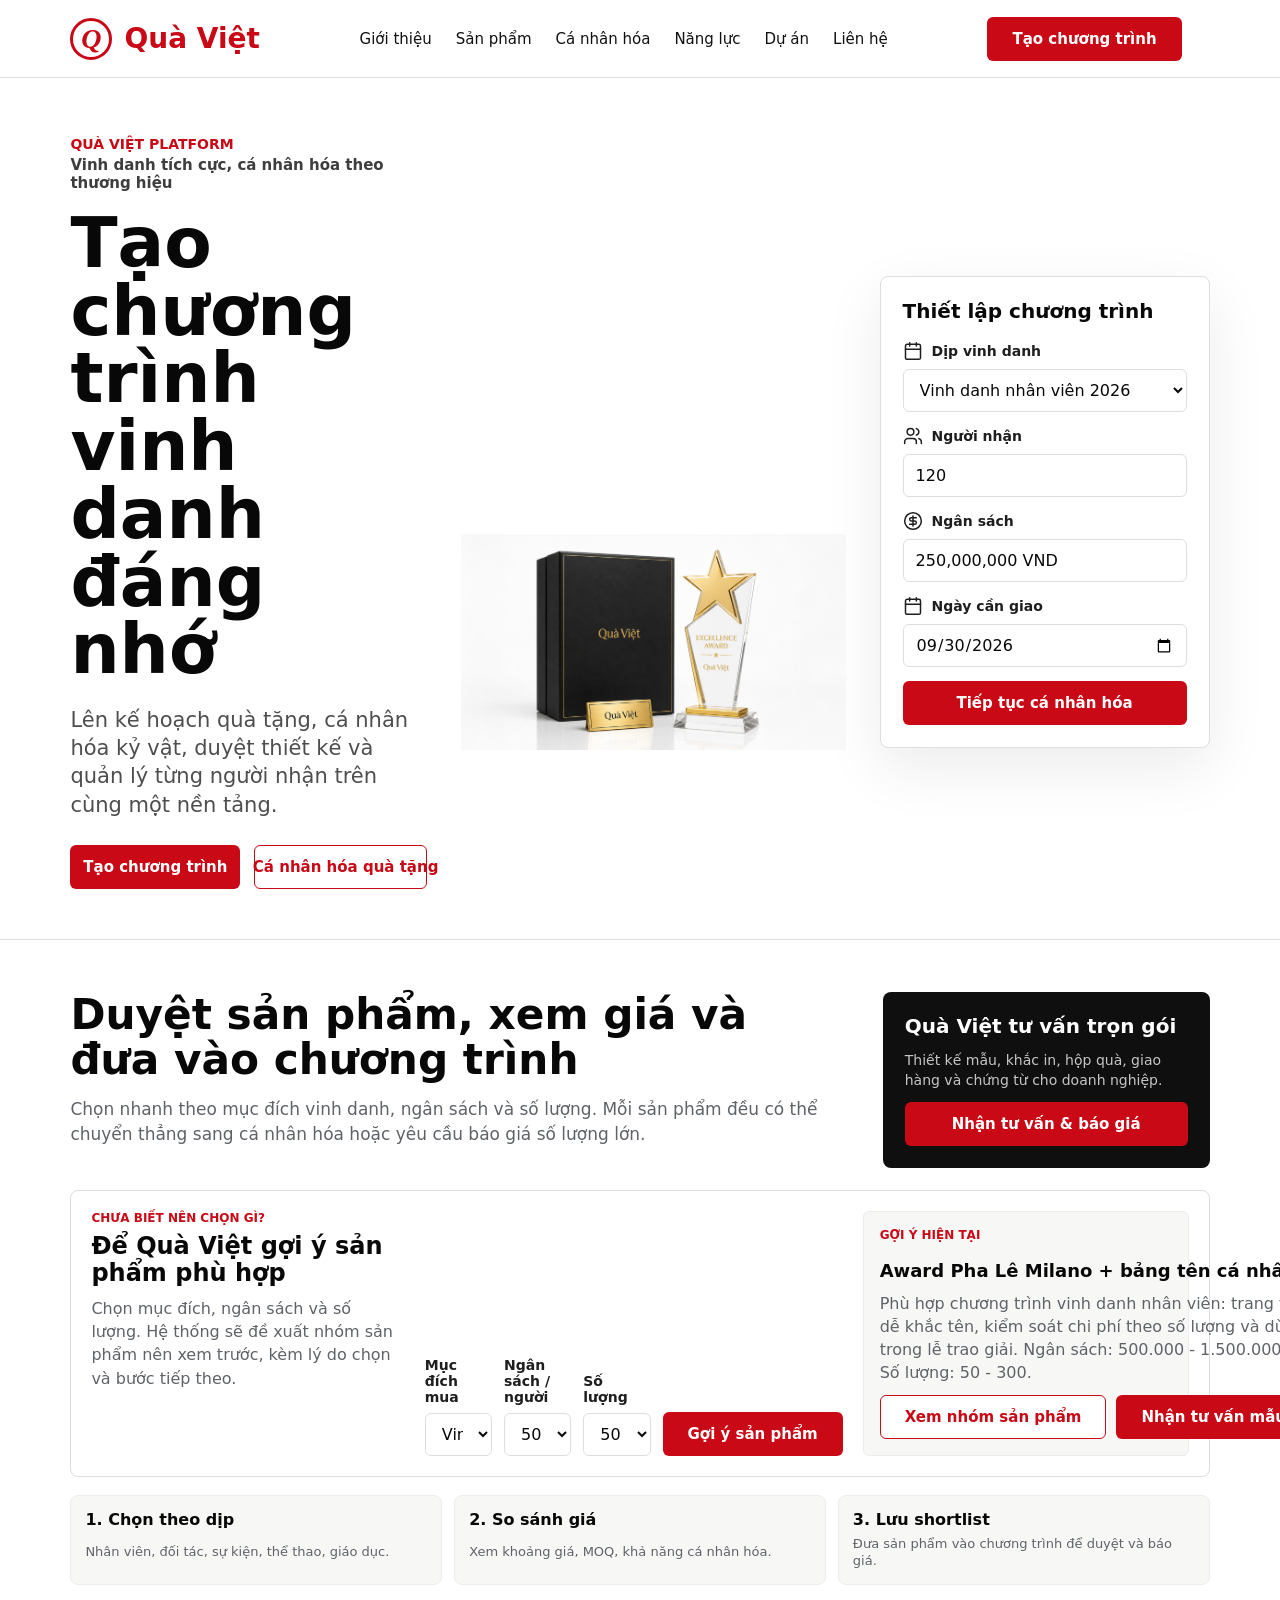
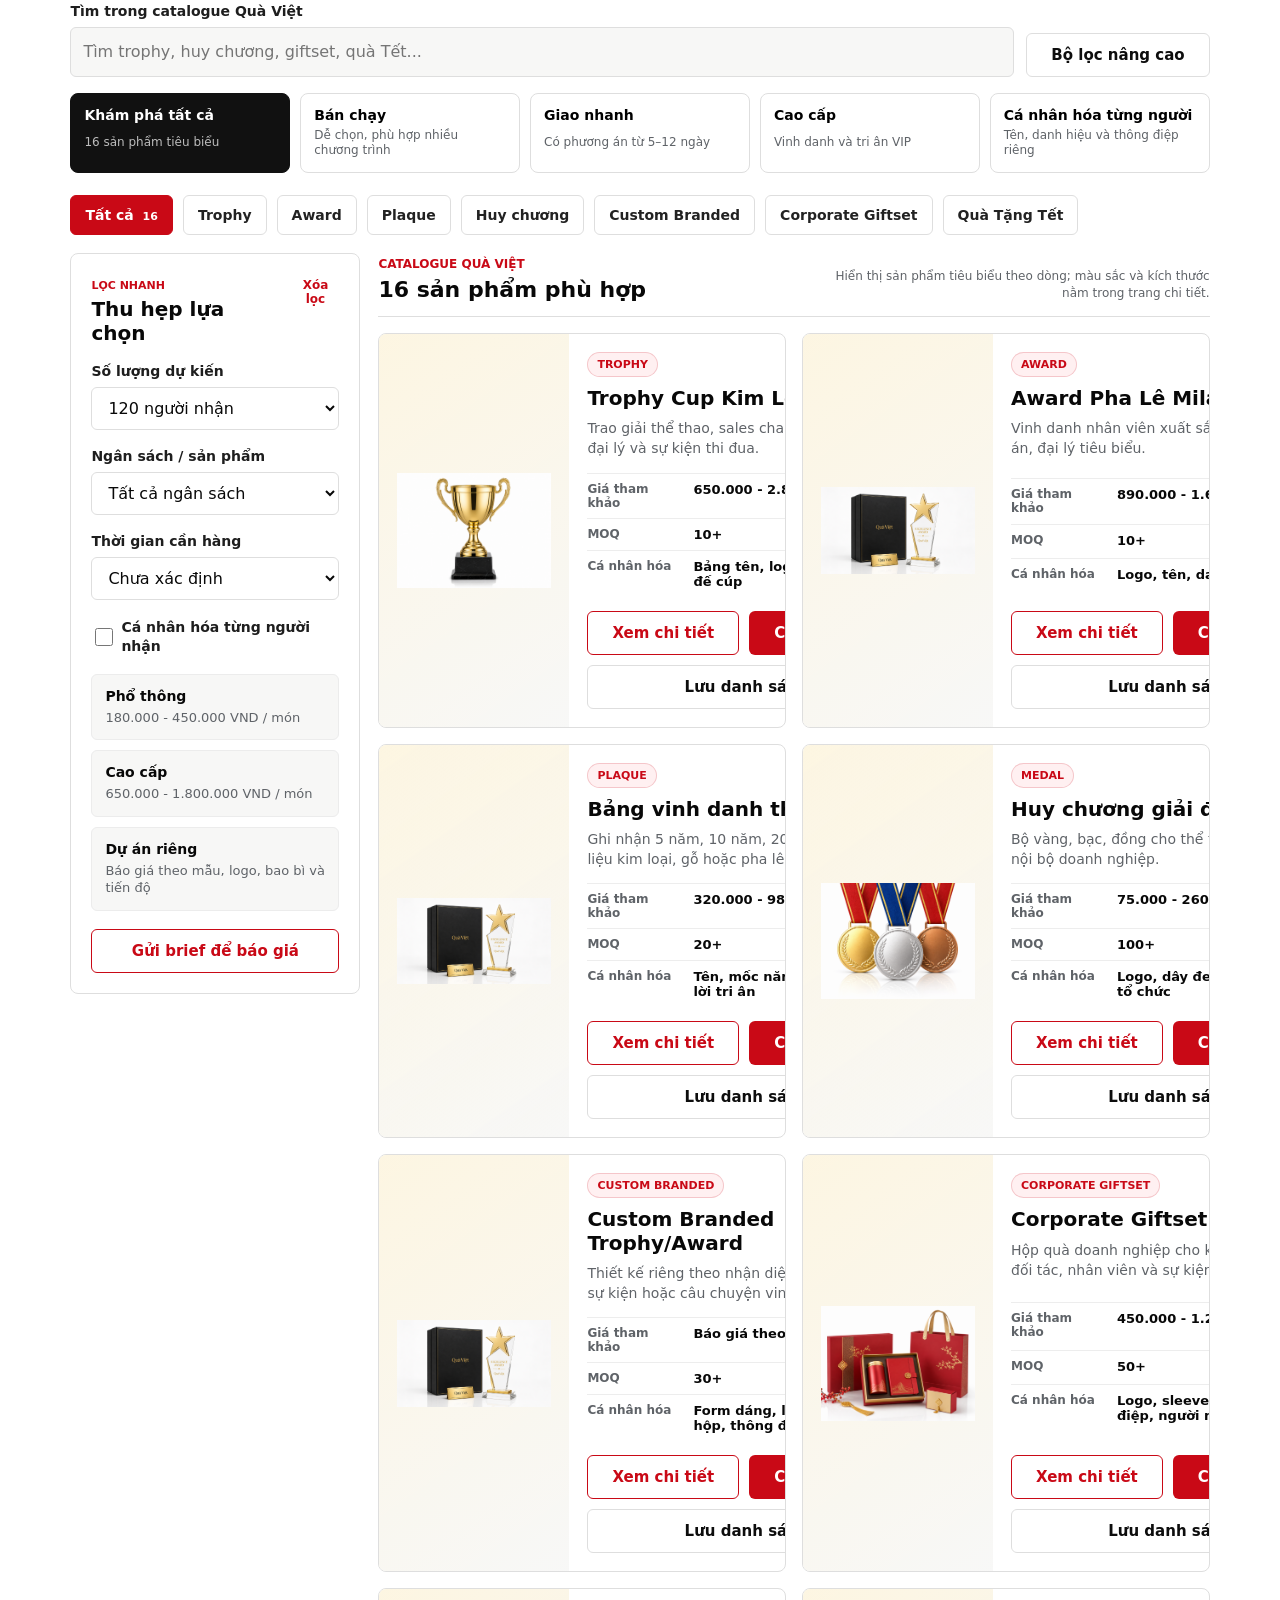
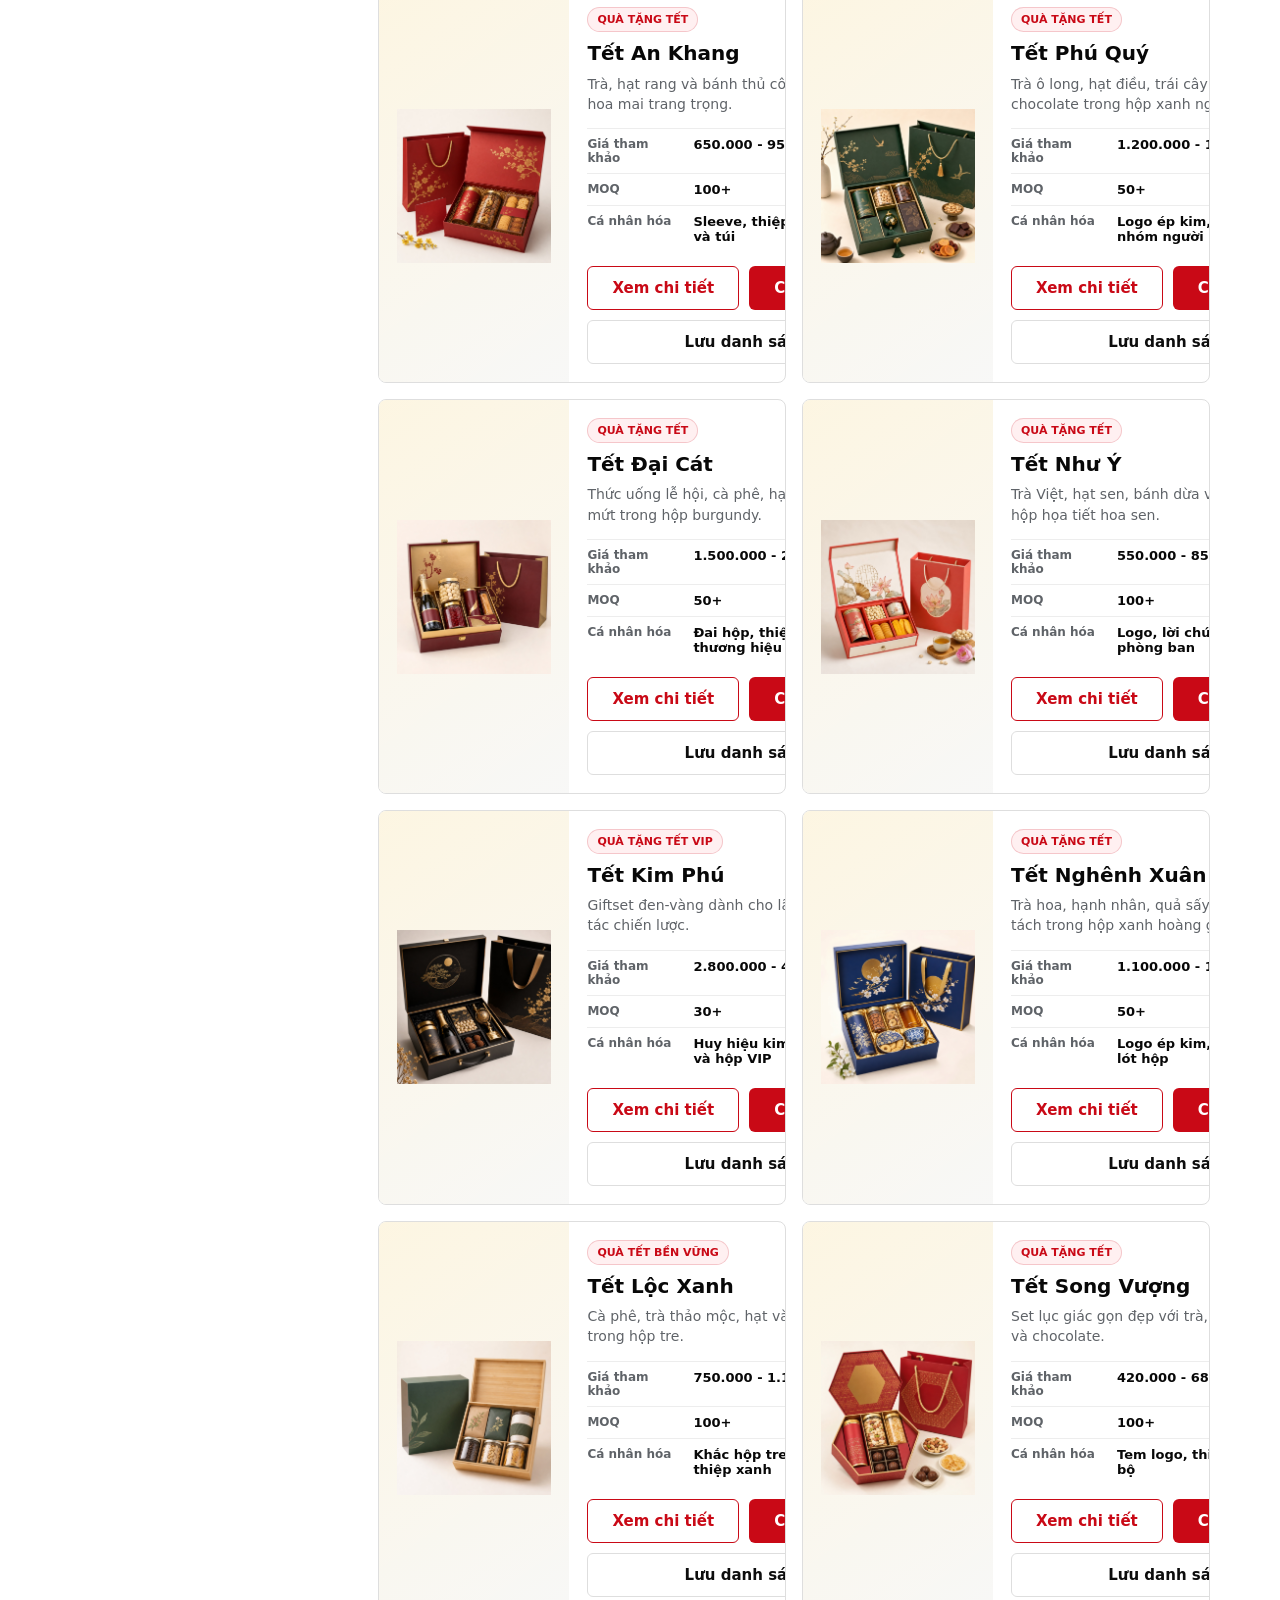
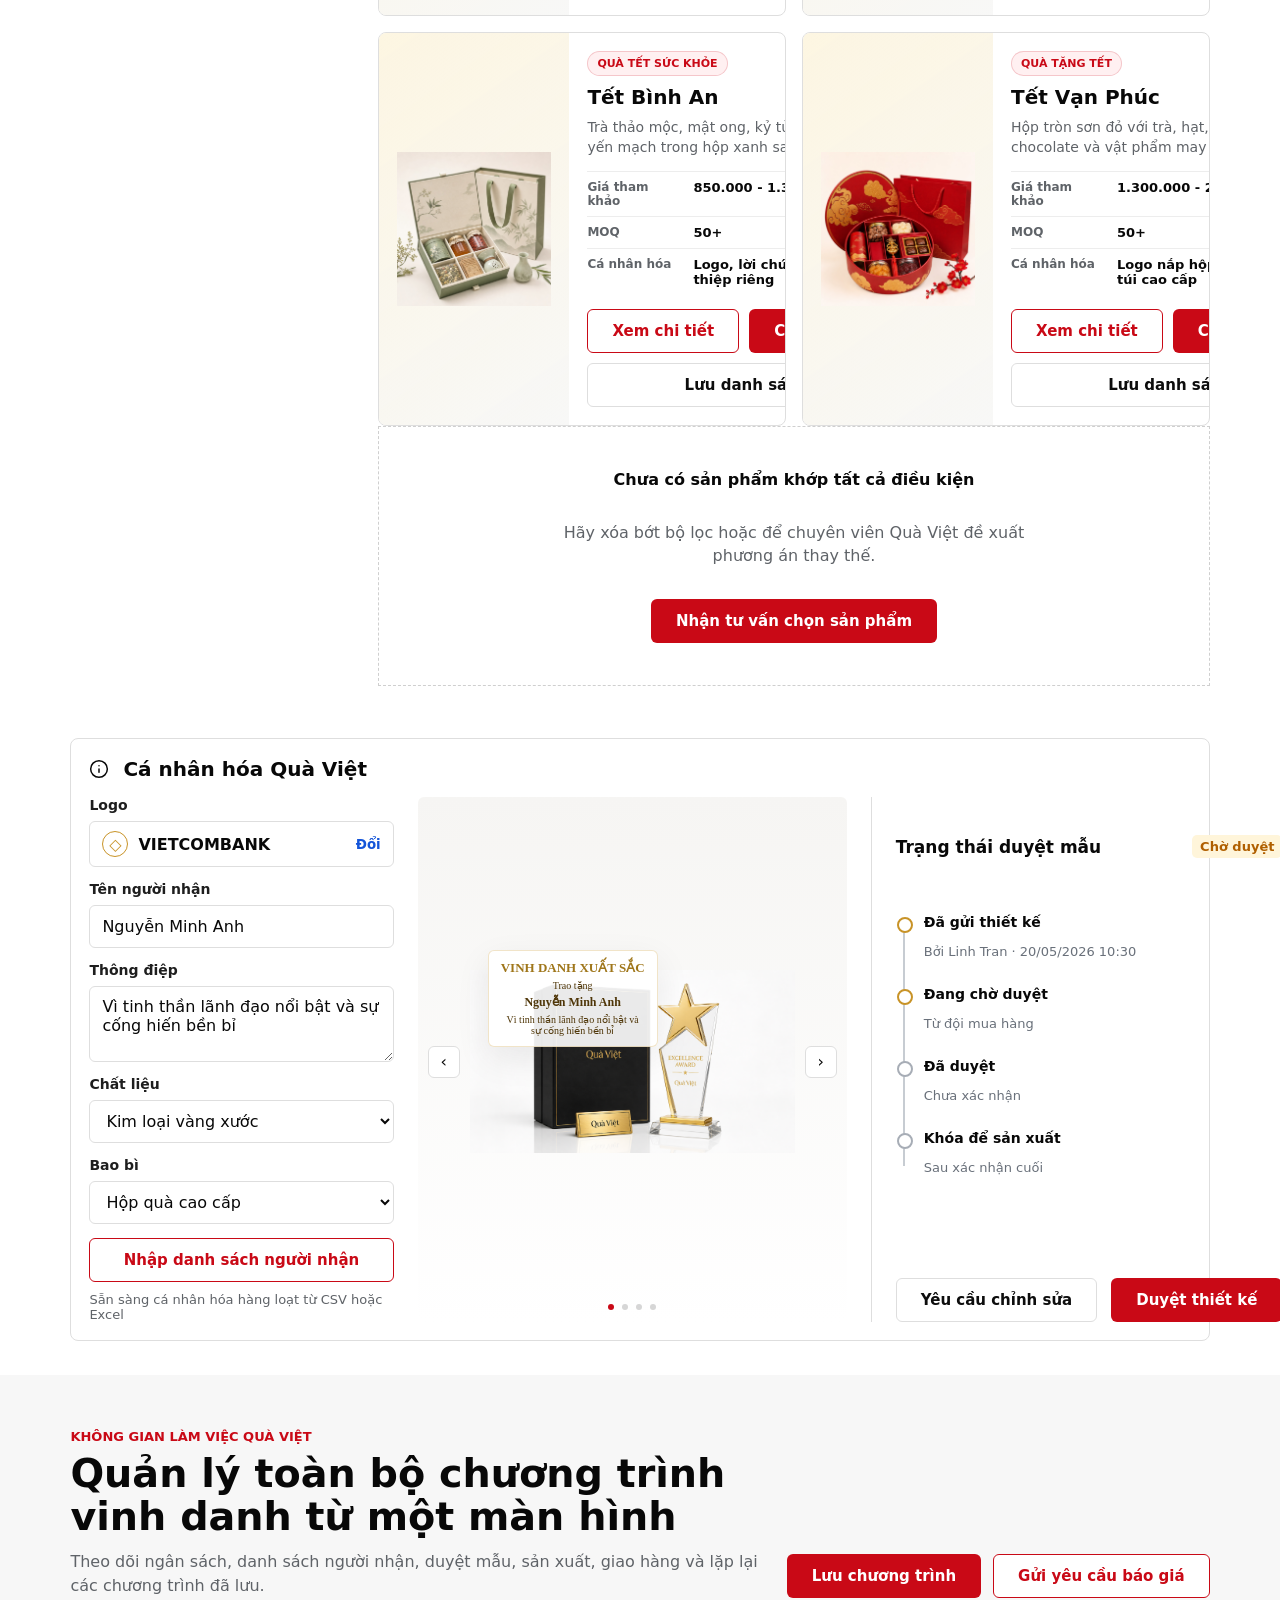
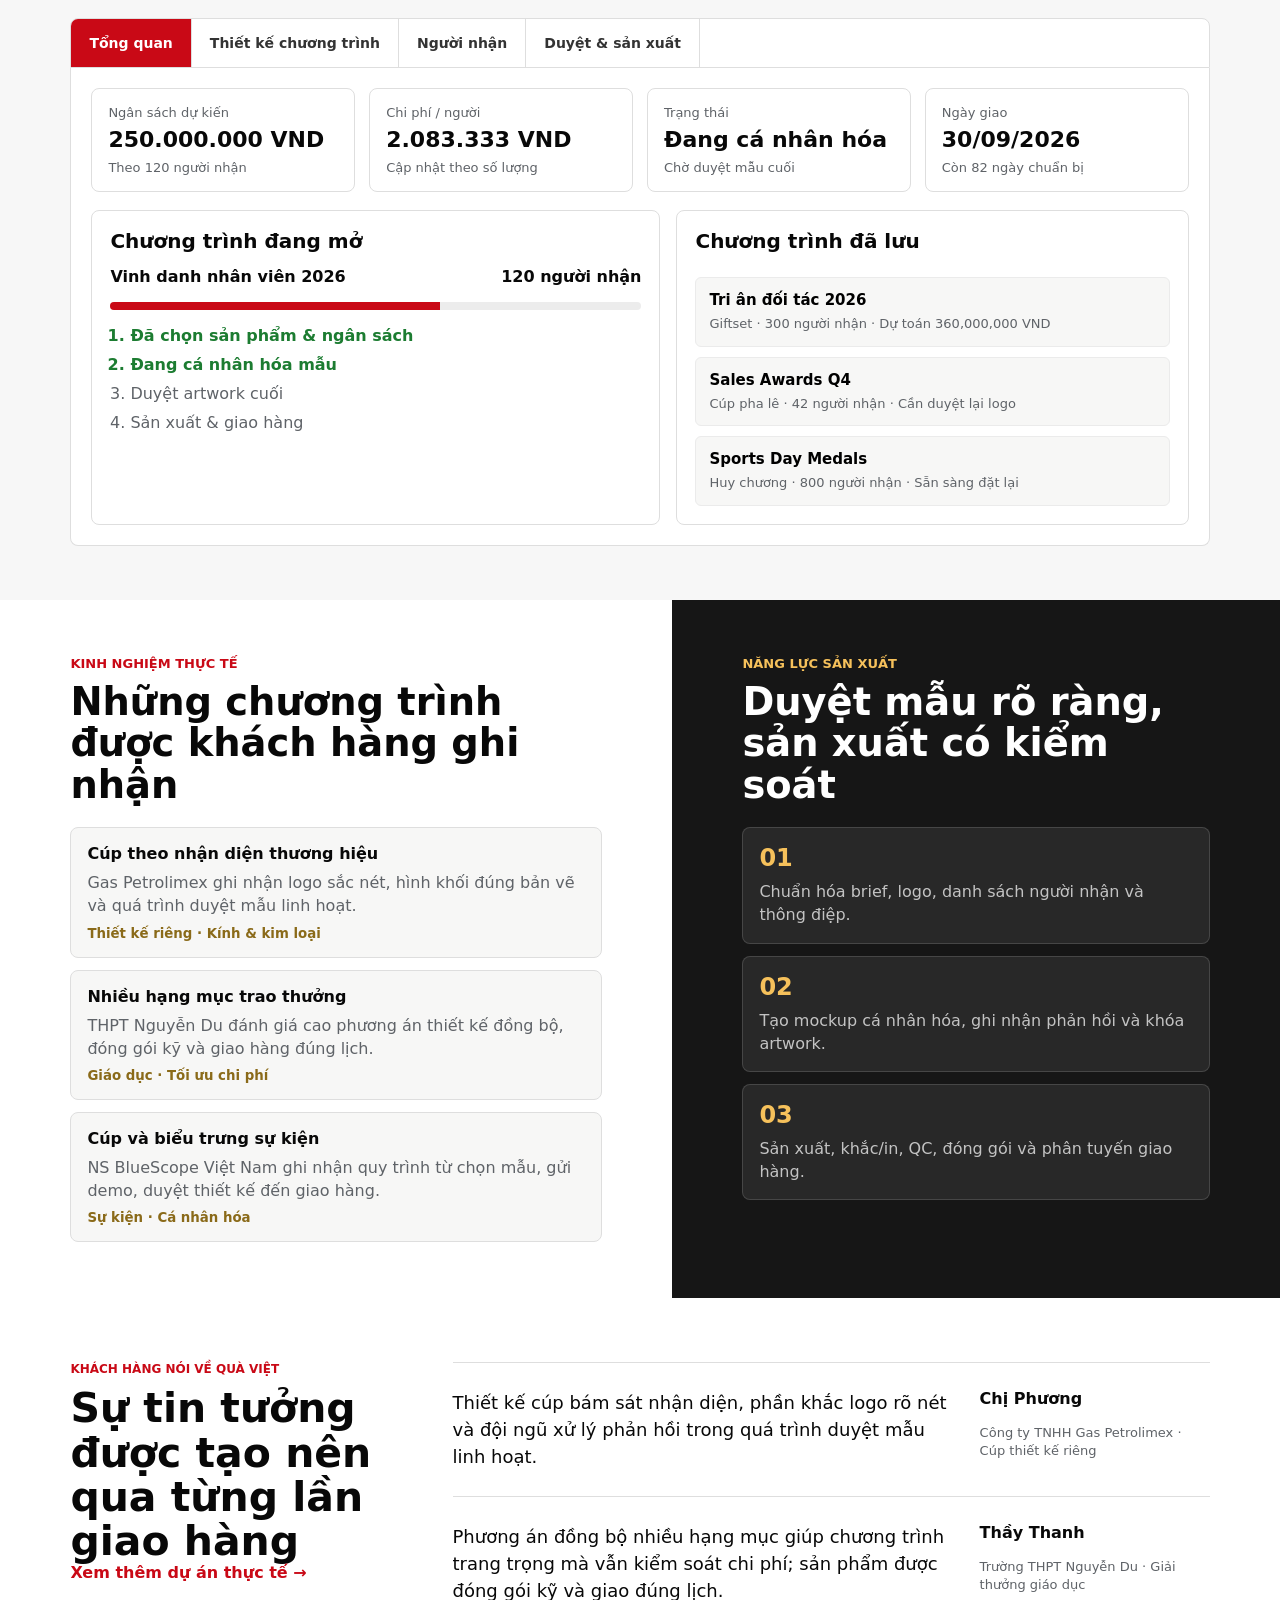
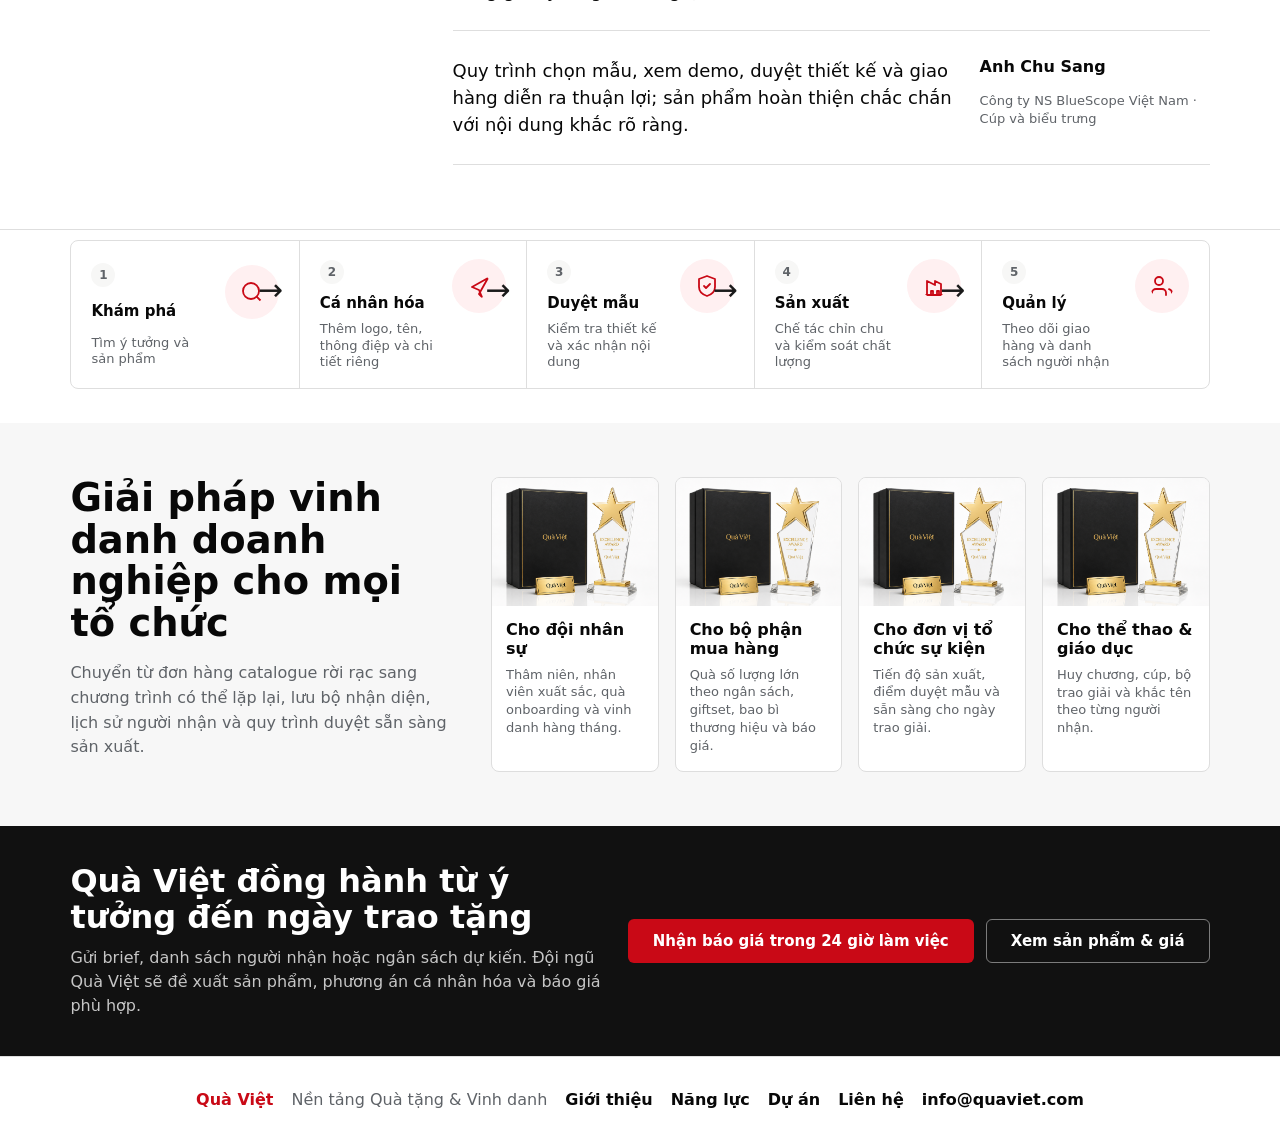
==== index.html @ 8f8ffb4a "Refresh cached catalogue interactions" ====
<!doctype html>
<html lang="vi">
  <head>
    <meta charset="UTF-8" />
    <meta name="viewport" content="width=device-width, initial-scale=1.0" />
    <title>Nền tảng Quà tặng & Vinh danh Quà Việt</title>
    <link rel="stylesheet" href="styles.css?v=c20230a" />
  </head>
  <body>
    <header class="site-header">
      <a class="brand" href="#top" aria-label="Trang chủ Quà Việt">
        <span class="brand-mark">Q</span>
        <span>Quà Việt</span>
      </a>
      <nav class="nav-links" aria-label="Điều hướng chính">
        <a href="gioi-thieu.html">Giới thiệu</a>
        <a href="#products">Sản phẩm</a>
        <a href="#personalize">Cá nhân hóa</a>
        <a href="nang-luc.html">Năng lực</a>
        <a href="du-an.html">Dự án</a>
        <a href="lien-he.html">Liên hệ</a>
      </nav>
      <div class="header-actions">
        <button class="button button-primary start-program" type="button">Tạo chương trình</button>
      </div>
      <button class="menu-button" type="button" aria-label="Mở menu">
        <span></span>
        <span></span>
        <span></span>
      </button>
    </header>

    <main id="top">
      <section class="hero-section">
        <div class="hero-copy">
          <div class="brand-line">
            <span>Quà Việt Platform</span>
            <strong>Vinh danh tích cực, cá nhân hóa theo thương hiệu</strong>
          </div>
          <h1>Tạo chương trình vinh danh đáng nhớ</h1>
          <p>
            Lên kế hoạch quà tặng, cá nhân hóa kỷ vật, duyệt thiết kế và quản lý
            từng người nhận trên cùng một nền tảng.
          </p>
          <div class="hero-actions">
            <button class="button button-primary start-program" type="button">Tạo chương trình</button>
            <button class="button button-outline personalize-jump" type="button">
              <svg viewBox="0 0 24 24" aria-hidden="true">
                <path d="M20 12v8a2 2 0 0 1-2 2H6a2 2 0 0 1-2-2v-8" />
                <path d="M2 7h20v5H2z" />
                <path d="M12 22V7" />
                <path d="M12 7H7.5a2.5 2.5 0 1 1 2-4c.9 1.2 2.5 4 2.5 4Z" />
                <path d="M12 7h4.5a2.5 2.5 0 1 0-2-4c-.9 1.2-2.5 4-2.5 4Z" />
              </svg>
              Cá nhân hóa quà tặng
            </button>
          </div>
        </div>

        <div class="hero-product" aria-label="Cúp vinh danh và giftset Quà Việt">
          <img src="assets/quaviet-recognition-award.png" alt="Cúp vinh danh, hộp quà và bảng tên Quà Việt" />
        </div>

        <form class="program-card" id="program-form">
          <h2>Thiết lập chương trình</h2>
          <label>
            <span>
              <svg viewBox="0 0 24 24" aria-hidden="true">
                <rect x="3" y="4" width="18" height="18" rx="2" />
                <path d="M16 2v4M8 2v4M3 10h18" />
              </svg>
              Dịp vinh danh
            </span>
            <select id="occasion">
              <option>Vinh danh nhân viên 2026</option>
              <option>Tri ân đối tác chiến lược</option>
              <option>Lễ vinh danh kinh doanh xuất sắc</option>
              <option>Giải thưởng sự kiện thể thao</option>
            </select>
          </label>
          <label>
            <span>
              <svg viewBox="0 0 24 24" aria-hidden="true">
                <path d="M16 21v-2a4 4 0 0 0-4-4H6a4 4 0 0 0-4 4v2" />
                <circle cx="9" cy="7" r="4" />
                <path d="M22 21v-2a4 4 0 0 0-3-3.87" />
                <path d="M16 3.13a4 4 0 0 1 0 7.75" />
              </svg>
              Người nhận
            </span>
            <input id="recipients" type="number" min="1" value="120" />
          </label>
          <label>
            <span>
              <svg viewBox="0 0 24 24" aria-hidden="true">
                <circle cx="12" cy="12" r="10" />
                <path d="M16 8h-6a2 2 0 1 0 0 4h4a2 2 0 1 1 0 4H8" />
                <path d="M12 6v12" />
              </svg>
              Ngân sách
            </span>
            <input id="budget" type="text" value="250,000,000 VND" />
          </label>
          <label>
            <span>
              <svg viewBox="0 0 24 24" aria-hidden="true">
                <rect x="3" y="4" width="18" height="18" rx="2" />
                <path d="M16 2v4M8 2v4M3 10h18" />
              </svg>
              Ngày cần giao
            </span>
            <input id="delivery" type="date" value="2026-09-30" />
          </label>
          <button class="button button-primary full-width" type="submit">
            Tiếp tục cá nhân hóa
          </button>
        </form>
      </section>

      <section class="product-browser" id="products">
        <div class="product-browser-header">
          <div>
            <h2>Duyệt sản phẩm, xem giá và đưa vào chương trình</h2>
            <p>
              Chọn nhanh theo mục đích vinh danh, ngân sách và số lượng. Mỗi sản phẩm
              đều có thể chuyển thẳng sang cá nhân hóa hoặc yêu cầu báo giá số lượng lớn.
            </p>
          </div>
          <div class="brand-cta-panel">
            <strong>Quà Việt tư vấn trọn gói</strong>
            <span>Thiết kế mẫu, khắc in, hộp quà, giao hàng và chứng từ cho doanh nghiệp.</span>
            <button class="button button-primary quote-trigger" type="button">Nhận tư vấn & báo giá</button>
          </div>
        </div>

        <div class="catalog-guide">
          <div class="guide-copy">
            <span>Chưa biết nên chọn gì?</span>
            <h3>Để Quà Việt gợi ý sản phẩm phù hợp</h3>
            <p>
              Chọn mục đích, ngân sách và số lượng. Hệ thống sẽ đề xuất nhóm sản phẩm
              nên xem trước, kèm lý do chọn và bước tiếp theo.
            </p>
          </div>
          <form class="guide-form" id="guide-form">
            <label>
              <span>Mục đích mua</span>
              <select id="guide-occasion">
                <option value="employee">Vinh danh nhân viên</option>
                <option value="partner">Tri ân đối tác / khách hàng</option>
                <option value="event">Sự kiện, hội nghị, giải đấu</option>
                <option value="milestone">Thâm niên / cột mốc cá nhân</option>
                <option value="tet">Quà Tặng Tết</option>
              </select>
            </label>
            <label>
              <span>Ngân sách / người</span>
              <select id="guide-budget">
                <option value="standard">Dưới 500.000 VND</option>
                <option value="premium" selected>500.000 - 1.500.000 VND</option>
                <option value="signature">Trên 1.500.000 VND</option>
              </select>
            </label>
            <label>
              <span>Số lượng</span>
              <select id="guide-volume">
                <option value="small">Dưới 50</option>
                <option value="medium" selected>50 - 300</option>
                <option value="large">300+</option>
              </select>
            </label>
            <button class="button button-primary" id="recommend-button" type="button">Gợi ý sản phẩm</button>
          </form>
          <aside class="recommendation-panel" id="recommendation-panel">
            <span>Gợi ý hiện tại</span>
            <strong id="recommend-title">Cúp sao pha lê Milano + bảng tên cá nhân hóa</strong>
            <p id="recommend-reason">
              Phù hợp chương trình vinh danh nhân viên: trang trọng, dễ khắc tên,
              kiểm soát chi phí theo số lượng và dùng tốt trong lễ trao giải.
            </p>
            <div class="recommend-actions">
              <button class="button button-outline" id="view-recommendation" type="button">Xem nhóm sản phẩm</button>
              <button class="button button-primary quote-trigger" type="button">Nhận tư vấn mẫu này</button>
            </div>
          </aside>
        </div>

        <div class="catalog-strip" aria-label="Cách xem catalogue">
          <article>
            <strong>1. Chọn theo dịp</strong>
            <span>Nhân viên, đối tác, sự kiện, thể thao, giáo dục.</span>
          </article>
          <article>
            <strong>2. So sánh giá</strong>
            <span>Xem khoảng giá, MOQ, khả năng cá nhân hóa.</span>
          </article>
          <article>
            <strong>3. Lưu shortlist</strong>
            <span>Đưa sản phẩm vào chương trình để duyệt và báo giá.</span>
          </article>
        </div>

        <div class="catalog-search-row">
          <label class="catalog-search">
            <span>Tìm trong catalogue Quà Việt</span>
            <input id="catalog-search" type="search" placeholder="Tìm trophy, huy chương, giftset, quà Tết..." />
          </label>
          <button class="button button-ghost" id="toggle-advanced" type="button" aria-expanded="false">
            Bộ lọc nâng cao
          </button>
        </div>

        <div class="collection-rail" aria-label="Bộ sưu tập được chọn lọc">
          <button class="collection-button active" type="button" data-collection="all">
            <strong>Khám phá tất cả</strong><span>16 sản phẩm tiêu biểu</span>
          </button>
          <button class="collection-button" type="button" data-collection="bestseller">
            <strong>Bán chạy</strong><span>Dễ chọn, phù hợp nhiều chương trình</span>
          </button>
          <button class="collection-button" type="button" data-collection="fast">
            <strong>Giao nhanh</strong><span>Có phương án từ 5–12 ngày</span>
          </button>
          <button class="collection-button" type="button" data-collection="premium">
            <strong>Cao cấp</strong><span>Vinh danh và tri ân VIP</span>
          </button>
          <button class="collection-button" type="button" data-collection="personalized">
            <strong>Cá nhân hóa từng người</strong><span>Tên, danh hiệu và thông điệp riêng</span>
          </button>
        </div>

        <div class="catalog-toolbar" aria-label="Danh mục sản phẩm">
          <button class="filter-button active" type="button" data-filter="all">Tất cả <small>16</small></button>
          <button class="filter-button" type="button" data-filter="trophy">Trophy</button>
          <button class="filter-button" type="button" data-filter="award">Award</button>
          <button class="filter-button" type="button" data-filter="plaques">Plaque</button>
          <button class="filter-button" type="button" data-filter="medals">Huy chương</button>
          <button class="filter-button" type="button" data-filter="custom">Custom Branded</button>
          <button class="filter-button" type="button" data-filter="giftsets">Corporate Giftset</button>
          <button class="filter-button" type="button" data-filter="tet">Quà Tặng Tết</button>
        </div>

        <div class="product-layout">
          <aside class="pricing-sidebar" id="advanced-filters">
            <div class="filter-sidebar-heading">
              <div><span>Lọc nhanh</span><h3>Thu hẹp lựa chọn</h3></div>
              <button id="reset-filters" type="button">Xóa lọc</button>
            </div>
            <label>
              <span>Số lượng dự kiến</span>
              <select id="volume-select">
                <option value="50">50 người nhận</option>
                <option value="120" selected>120 người nhận</option>
                <option value="300">300 người nhận</option>
                <option value="1000">1.000+ người nhận</option>
              </select>
            </label>
            <label>
              <span>Ngân sách / sản phẩm</span>
              <select id="price-filter">
                <option value="all">Tất cả ngân sách</option>
                <option value="under500">Dưới 500.000 VND</option>
                <option value="500to1500">500.000 - 1.500.000 VND</option>
                <option value="over1500">Trên 1.500.000 VND</option>
              </select>
            </label>
            <label>
              <span>Thời gian cần hàng</span>
              <select id="timeline-filter">
                <option value="all">Chưa xác định</option>
                <option value="fast">Trong 12 ngày</option>
                <option value="standard">Trong 3 tuần</option>
                <option value="custom">Thiết kế riêng 3–6 tuần</option>
              </select>
            </label>
            <label class="filter-check">
              <input id="personalization-filter" type="checkbox" />
              <span>Cá nhân hóa từng người nhận</span>
            </label>
            <div class="price-bands">
              <div>
                <strong>Phổ thông</strong>
                <span>180.000 - 450.000 VND / món</span>
              </div>
              <div>
                <strong>Cao cấp</strong>
                <span>650.000 - 1.800.000 VND / món</span>
              </div>
              <div>
                <strong>Dự án riêng</strong>
                <span>Báo giá theo mẫu, logo, bao bì và tiến độ</span>
              </div>
            </div>
            <button class="button button-outline full-width quote-trigger" type="button">
              Gửi brief để báo giá
            </button>
          </aside>

          <div class="catalog-results">
            <div class="results-heading">
              <div>
                <span id="results-context">Catalogue Quà Việt</span>
                <h3><strong id="results-count">16</strong> sản phẩm phù hợp</h3>
              </div>
              <span>Hiển thị sản phẩm tiêu biểu theo dòng; màu sắc và kích thước nằm trong trang chi tiết.</span>
            </div>
            <div class="product-grid" id="product-grid">
            <article class="product-card" data-category="trophy" data-product="Trophy Cup Kim Loại">
              <img src="assets/product-trophy.png" alt="Trophy cup kim loại Quà Việt" />
              <div class="product-card-body">
                <div data-label="Trophy">
                  <h3>Trophy Cup Kim Loại</h3>
                  <p>Trao giải thể thao, sales champion, đại hội đại lý và sự kiện thi đua.</p>
                </div>
                <dl>
                  <div><dt>Giá tham khảo</dt><dd>650.000 - 2.800.000 VND</dd></div>
                  <div><dt>MOQ</dt><dd>10+</dd></div>
                  <div><dt>Cá nhân hóa</dt><dd>Bảng tên, logo, hạng mục, đế cúp</dd></div>
                </dl>
                <div class="product-actions">
                  <button class="button button-outline detail-product" type="button">Xem chi tiết</button>
                  <button class="button button-primary personalize-product" type="button">Cá nhân hóa</button>
                </div>
              </div>
            </article>

            <article class="product-card" data-category="award" data-product="Award Pha Lê Milano">
              <img src="assets/quaviet-recognition-award.png" alt="Award pha lê Milano Quà Việt" />
              <div class="product-card-body">
                <div data-label="Award">
                  <h3>Award Pha Lê Milano</h3>
                  <p>Vinh danh nhân viên xuất sắc, lãnh đạo dự án, đại lý tiêu biểu.</p>
                </div>
                <dl>
                  <div><dt>Giá tham khảo</dt><dd>890.000 - 1.650.000 VND</dd></div>
                  <div><dt>MOQ</dt><dd>10+</dd></div>
                  <div><dt>Cá nhân hóa</dt><dd>Logo, tên, danh hiệu, hộp</dd></div>
                </dl>
                <div class="product-actions">
                  <button class="button button-outline detail-product" type="button">Xem chi tiết</button>
                  <button class="button button-primary personalize-product" type="button">Cá nhân hóa</button>
                </div>
              </div>
            </article>

            <article class="product-card" data-category="plaques" data-product="Bảng vinh danh thâm niên">
              <img src="assets/quaviet-recognition-award.png" alt="Bảng vinh danh thâm niên Quà Việt" />
              <div class="product-card-body">
                <div data-label="Plaque">
                  <h3>Bảng vinh danh thâm niên</h3>
                  <p>Ghi nhận 5 năm, 10 năm, 20 năm với chất liệu kim loại, gỗ hoặc pha lê.</p>
                </div>
                <dl>
                  <div><dt>Giá tham khảo</dt><dd>320.000 - 980.000 VND</dd></div>
                  <div><dt>MOQ</dt><dd>20+</dd></div>
                  <div><dt>Cá nhân hóa</dt><dd>Tên, mốc năm, phòng ban, lời tri ân</dd></div>
                </dl>
                <div class="product-actions">
                  <button class="button button-outline detail-product" type="button">Xem chi tiết</button>
                  <button class="button button-primary personalize-product" type="button">Cá nhân hóa</button>
                </div>
              </div>
            </article>

            <article class="product-card" data-category="medals" data-product="Huy chương giải đấu">
              <img src="assets/product-medals.png" alt="Huy chương giải đấu Quà Việt" />
              <div class="product-card-body">
                <div data-label="Medal">
                  <h3>Huy chương giải đấu</h3>
                  <p>Bộ vàng, bạc, đồng cho thể thao, giáo dục, nội bộ doanh nghiệp.</p>
                </div>
                <dl>
                  <div><dt>Giá tham khảo</dt><dd>75.000 - 260.000 VND</dd></div>
                  <div><dt>MOQ</dt><dd>100+</dd></div>
                  <div><dt>Cá nhân hóa</dt><dd>Logo, dây đeo, môn thi, năm tổ chức</dd></div>
                </dl>
                <div class="product-actions">
                  <button class="button button-outline detail-product" type="button">Xem chi tiết</button>
                  <button class="button button-primary personalize-product" type="button">Cá nhân hóa</button>
                </div>
              </div>
            </article>

            <article class="product-card" data-category="custom" data-product="Custom Branded Trophy/Award">
              <img src="assets/quaviet-recognition-award.png" alt="Custom branded trophy award Quà Việt" />
              <div class="product-card-body">
                <div data-label="Custom Branded">
                  <h3>Custom Branded Trophy/Award</h3>
                  <p>Thiết kế riêng theo nhận diện thương hiệu, sự kiện hoặc câu chuyện vinh danh.</p>
                </div>
                <dl>
                  <div><dt>Giá tham khảo</dt><dd>Báo giá theo mẫu</dd></div>
                  <div><dt>MOQ</dt><dd>30+</dd></div>
                  <div><dt>Cá nhân hóa</dt><dd>Form dáng, logo, vật liệu, hộp, thông điệp</dd></div>
                </dl>
                <div class="product-actions">
                  <button class="button button-outline detail-product" type="button">Xem chi tiết</button>
                  <button class="button button-primary personalize-product" type="button">Cá nhân hóa</button>
                </div>
              </div>
            </article>

            <article class="product-card" data-category="giftsets" data-product="Corporate Giftset">
              <img src="assets/product-tet-giftset.png" alt="Corporate giftset Quà Việt" />
              <div class="product-card-body">
                <div data-label="Corporate Giftset">
                  <h3>Corporate Giftset</h3>
                  <p>Hộp quà doanh nghiệp cho khách hàng VIP, đối tác, nhân viên và sự kiện nội bộ.</p>
                </div>
                <dl>
                  <div><dt>Giá tham khảo</dt><dd>450.000 - 1.200.000 VND</dd></div>
                  <div><dt>MOQ</dt><dd>50+</dd></div>
                  <div><dt>Cá nhân hóa</dt><dd>Logo, sleeve, thiệp, thông điệp, người nhận</dd></div>
                </dl>
                <div class="product-actions">
                  <button class="button button-outline detail-product" type="button">Xem chi tiết</button>
                  <button class="button button-primary personalize-product" type="button">Cá nhân hóa</button>
                </div>
              </div>
            </article>

            <article class="product-card" data-category="tet" data-product="Tết An Khang">
              <img src="assets/tet-an-khang.jpg" alt="Hộp quà Tết An Khang Quà Việt" />
              <div class="product-card-body"><div data-label="Quà Tặng Tết"><h3>Tết An Khang</h3><p>Trà, hạt rang và bánh thủ công trong hộp đỏ hoa mai trang trọng.</p></div><dl><div><dt>Giá tham khảo</dt><dd>650.000 - 950.000 VND</dd></div><div><dt>MOQ</dt><dd>100+</dd></div><div><dt>Cá nhân hóa</dt><dd>Sleeve, thiệp, logo trên hộp và túi</dd></div></dl><div class="product-actions"><button class="button button-outline detail-product" type="button">Xem chi tiết</button><button class="button button-primary personalize-product" type="button">Cá nhân hóa</button></div></div>
            </article>

            <article class="product-card" data-category="tet" data-product="Tết Phú Quý">
              <img src="assets/tet-phu-quy.jpg" alt="Hộp quà Tết Phú Quý Quà Việt" />
              <div class="product-card-body"><div data-label="Quà Tặng Tết"><h3>Tết Phú Quý</h3><p>Trà ô long, hạt điều, trái cây sấy và chocolate trong hộp xanh ngọc.</p></div><dl><div><dt>Giá tham khảo</dt><dd>1.200.000 - 1.800.000 VND</dd></div><div><dt>MOQ</dt><dd>50+</dd></div><div><dt>Cá nhân hóa</dt><dd>Logo ép kim, thiệp và phân nhóm người nhận</dd></div></dl><div class="product-actions"><button class="button button-outline detail-product" type="button">Xem chi tiết</button><button class="button button-primary personalize-product" type="button">Cá nhân hóa</button></div></div>
            </article>

            <article class="product-card" data-category="tet" data-product="Tết Đại Cát">
              <img src="assets/tet-dai-cat.jpg" alt="Hộp quà Tết Đại Cát Quà Việt" />
              <div class="product-card-body"><div data-label="Quà Tặng Tết"><h3>Tết Đại Cát</h3><p>Thức uống lễ hội, cà phê, hạt cao cấp và mứt trong hộp burgundy.</p></div><dl><div><dt>Giá tham khảo</dt><dd>1.500.000 - 2.500.000 VND</dd></div><div><dt>MOQ</dt><dd>50+</dd></div><div><dt>Cá nhân hóa</dt><dd>Đai hộp, thiệp VIP và túi thương hiệu</dd></div></dl><div class="product-actions"><button class="button button-outline detail-product" type="button">Xem chi tiết</button><button class="button button-primary personalize-product" type="button">Cá nhân hóa</button></div></div>
            </article>

            <article class="product-card" data-category="tet" data-product="Tết Như Ý">
              <img src="assets/tet-nhu-y.jpg" alt="Hộp quà Tết Như Ý Quà Việt" />
              <div class="product-card-body"><div data-label="Quà Tặng Tết"><h3>Tết Như Ý</h3><p>Trà Việt, hạt sen, bánh dừa và xoài sấy trong hộp họa tiết hoa sen.</p></div><dl><div><dt>Giá tham khảo</dt><dd>550.000 - 850.000 VND</dd></div><div><dt>MOQ</dt><dd>100+</dd></div><div><dt>Cá nhân hóa</dt><dd>Logo, lời chúc và thiệp theo phòng ban</dd></div></dl><div class="product-actions"><button class="button button-outline detail-product" type="button">Xem chi tiết</button><button class="button button-primary personalize-product" type="button">Cá nhân hóa</button></div></div>
            </article>

            <article class="product-card" data-category="tet" data-product="Tết Kim Phú">
              <img src="assets/tet-kim-phu.jpg" alt="Hộp quà Tết Kim Phú Quà Việt" />
              <div class="product-card-body"><div data-label="Quà Tặng Tết VIP"><h3>Tết Kim Phú</h3><p>Giftset đen-vàng dành cho lãnh đạo và đối tác chiến lược.</p></div><dl><div><dt>Giá tham khảo</dt><dd>2.800.000 - 4.500.000 VND</dd></div><div><dt>MOQ</dt><dd>30+</dd></div><div><dt>Cá nhân hóa</dt><dd>Huy hiệu kim loại, thiệp tên và hộp VIP</dd></div></dl><div class="product-actions"><button class="button button-outline detail-product" type="button">Xem chi tiết</button><button class="button button-primary personalize-product" type="button">Cá nhân hóa</button></div></div>
            </article>

            <article class="product-card" data-category="tet" data-product="Tết Nghênh Xuân">
              <img src="assets/tet-nghenh-xuan.jpg" alt="Hộp quà Tết Nghênh Xuân Quà Việt" />
              <div class="product-card-body"><div data-label="Quà Tặng Tết"><h3>Tết Nghênh Xuân</h3><p>Trà hoa, hạnh nhân, quả sấy, mật ong và bộ tách trong hộp xanh hoàng gia.</p></div><dl><div><dt>Giá tham khảo</dt><dd>1.100.000 - 1.600.000 VND</dd></div><div><dt>MOQ</dt><dd>50+</dd></div><div><dt>Cá nhân hóa</dt><dd>Logo ép kim, thiệp và màu lót hộp</dd></div></dl><div class="product-actions"><button class="button button-outline detail-product" type="button">Xem chi tiết</button><button class="button button-primary personalize-product" type="button">Cá nhân hóa</button></div></div>
            </article>

            <article class="product-card" data-category="tet" data-product="Tết Lộc Xanh">
              <img src="assets/tet-loc-xanh.jpg" alt="Hộp quà Tết Lộc Xanh Quà Việt" />
              <div class="product-card-body"><div data-label="Quà Tết Bền Vững"><h3>Tết Lộc Xanh</h3><p>Cà phê, trà thảo mộc, hạt và ly tái sử dụng trong hộp tre.</p></div><dl><div><dt>Giá tham khảo</dt><dd>750.000 - 1.100.000 VND</dd></div><div><dt>MOQ</dt><dd>100+</dd></div><div><dt>Cá nhân hóa</dt><dd>Khắc hộp tre, sleeve giấy và thiệp xanh</dd></div></dl><div class="product-actions"><button class="button button-outline detail-product" type="button">Xem chi tiết</button><button class="button button-primary personalize-product" type="button">Cá nhân hóa</button></div></div>
            </article>

            <article class="product-card" data-category="tet" data-product="Tết Song Vượng">
              <img src="assets/tet-song-vuong.jpg" alt="Hộp quà Tết Song Vượng Quà Việt" />
              <div class="product-card-body"><div data-label="Quà Tặng Tết"><h3>Tết Song Vượng</h3><p>Set lục giác gọn đẹp với trà, hạt, mứt gừng và chocolate.</p></div><dl><div><dt>Giá tham khảo</dt><dd>420.000 - 680.000 VND</dd></div><div><dt>MOQ</dt><dd>100+</dd></div><div><dt>Cá nhân hóa</dt><dd>Tem logo, thiệp và túi đồng bộ</dd></div></dl><div class="product-actions"><button class="button button-outline detail-product" type="button">Xem chi tiết</button><button class="button button-primary personalize-product" type="button">Cá nhân hóa</button></div></div>
            </article>

            <article class="product-card" data-category="tet" data-product="Tết Bình An">
              <img src="assets/tet-binh-an.jpg" alt="Hộp quà Tết Bình An Quà Việt" />
              <div class="product-card-body"><div data-label="Quà Tết Sức Khỏe"><h3>Tết Bình An</h3><p>Trà thảo mộc, mật ong, kỷ tử, hạt và bánh yến mạch trong hộp xanh sage.</p></div><dl><div><dt>Giá tham khảo</dt><dd>850.000 - 1.300.000 VND</dd></div><div><dt>MOQ</dt><dd>50+</dd></div><div><dt>Cá nhân hóa</dt><dd>Logo, lời chúc sức khỏe và thiệp riêng</dd></div></dl><div class="product-actions"><button class="button button-outline detail-product" type="button">Xem chi tiết</button><button class="button button-primary personalize-product" type="button">Cá nhân hóa</button></div></div>
            </article>

            <article class="product-card" data-category="tet" data-product="Tết Vạn Phúc">
              <img src="assets/tet-van-phuc.jpg" alt="Hộp quà Tết Vạn Phúc Quà Việt" />
              <div class="product-card-body"><div data-label="Quà Tặng Tết"><h3>Tết Vạn Phúc</h3><p>Hộp tròn sơn đỏ với trà, hạt, mứt sen, chocolate và vật phẩm may mắn.</p></div><dl><div><dt>Giá tham khảo</dt><dd>1.300.000 - 2.000.000 VND</dd></div><div><dt>MOQ</dt><dd>50+</dd></div><div><dt>Cá nhân hóa</dt><dd>Logo nắp hộp, thiệp tên và túi cao cấp</dd></div></dl><div class="product-actions"><button class="button button-outline detail-product" type="button">Xem chi tiết</button><button class="button button-primary personalize-product" type="button">Cá nhân hóa</button></div></div>
            </article>
            </div>
            <div class="empty-results" id="empty-results" hidden>
              <strong>Chưa có sản phẩm khớp tất cả điều kiện</strong>
              <span>Hãy xóa bớt bộ lọc hoặc để chuyên viên Quà Việt đề xuất phương án thay thế.</span>
              <button class="button button-primary quote-trigger" type="button">Nhận tư vấn chọn sản phẩm</button>
            </div>
          </div>
        </div>
      </section>

      <aside class="shortlist-tray" id="shortlist-tray" aria-live="polite" hidden>
        <div>
          <strong><span id="shortlist-count">0</span> sản phẩm trong danh sách quan tâm</strong>
          <span id="shortlist-summary">Chọn sản phẩm để so sánh và nhận báo giá chung.</span>
        </div>
        <div class="shortlist-actions">
          <button class="button button-ghost" id="compare-shortlist" type="button">So sánh</button>
          <button class="button button-primary" id="quote-shortlist" type="button">Nhận báo giá danh sách</button>
        </div>
      </aside>

      <section class="personalization-section" id="personalize">
        <div class="section-title">
          <svg viewBox="0 0 24 24" aria-hidden="true">
            <circle cx="12" cy="12" r="10" />
            <path d="M12 16v-4M12 8h.01" />
          </svg>
          <h2>Cá nhân hóa Quà Việt</h2>
        </div>

        <div class="personalization-grid">
          <form class="personalization-form" id="personalization-form">
            <label>
              <span>Logo</span>
              <button class="upload-box" type="button" id="logo-button">
                <span class="shield-mark">◇</span>
                <strong id="logo-name">VIETCOMBANK</strong>
                <small>Đổi</small>
              </button>
            </label>
            <label>
              <span>Tên người nhận</span>
              <input id="recipient-name" type="text" value="Nguyễn Minh Anh" />
            </label>
            <label>
              <span>Thông điệp</span>
              <textarea id="message">Vì tinh thần lãnh đạo nổi bật và sự cống hiến bền bỉ</textarea>
            </label>
            <label>
              <span>Chất liệu</span>
              <select id="material">
                <option>Kim loại vàng xước</option>
                <option>Acrylic trong suốt</option>
                <option>Pha lê</option>
                <option>Gỗ óc chó</option>
              </select>
            </label>
            <label>
              <span>Bao bì</span>
              <select id="packaging">
                <option>Hộp quà cao cấp</option>
                <option>Đai hộp giftset doanh nghiệp</option>
                <option>Hộp trao giải sự kiện</option>
              </select>
            </label>
            <div class="recipient-import">
              <button class="button button-outline" id="import-button" type="button">
                Nhập danh sách người nhận
              </button>
              <span id="import-status">Sẵn sàng cá nhân hóa hàng loạt từ CSV hoặc Excel</span>
            </div>
          </form>

          <div class="preview-panel">
            <button class="carousel-button" type="button" aria-label="Xem mẫu trước">‹</button>
            <div class="award-preview">
              <img src="assets/quaviet-recognition-award.png" alt="Mẫu xem trước cúp vinh danh cá nhân hóa Quà Việt" />
              <div class="engraving">
                <strong>VINH DANH XUẤT SẮC</strong>
                <span>Trao tặng</span>
                <b id="preview-name">Nguyễn Minh Anh</b>
                <small id="preview-message">Vì tinh thần lãnh đạo nổi bật và sự cống hiến bền bỉ</small>
              </div>
            </div>
            <button class="carousel-button" type="button" aria-label="Xem mẫu tiếp theo">›</button>
            <div class="preview-dots" aria-hidden="true">
              <span class="active"></span>
              <span></span>
              <span></span>
              <span></span>
            </div>
          </div>

          <aside class="approval-panel">
            <div class="approval-heading">
              <h3>Trạng thái duyệt mẫu</h3>
              <span id="approval-chip">Chờ duyệt</span>
            </div>
            <ol class="timeline" id="timeline">
              <li class="done">
                <strong>Đã gửi thiết kế</strong>
                <span>Bởi Linh Tran · 20/05/2026 10:30</span>
              </li>
              <li class="active">
                <strong>Đang chờ duyệt</strong>
                <span>Từ đội mua hàng</span>
              </li>
              <li>
                <strong>Đã duyệt</strong>
                <span>Chưa xác nhận</span>
              </li>
              <li>
                <strong>Khóa để sản xuất</strong>
                <span>Sau xác nhận cuối</span>
              </li>
            </ol>
            <div class="approval-actions">
              <button class="button button-ghost" id="changes-button" type="button">
                Yêu cầu chỉnh sửa
              </button>
              <button class="button button-primary" id="approve-button" type="button">
                Duyệt thiết kế
              </button>
            </div>
          </aside>
        </div>
      </section>

      <section class="workspace-section" id="workspace">
        <div class="workspace-header">
          <div>
            <span>Không gian làm việc Quà Việt</span>
            <h2>Quản lý toàn bộ chương trình vinh danh từ một màn hình</h2>
            <p>
              Theo dõi ngân sách, danh sách người nhận, duyệt mẫu, sản xuất,
              giao hàng và lặp lại các chương trình đã lưu.
            </p>
          </div>
          <div class="workspace-actions">
            <button class="button button-primary" id="save-program-button" type="button">Lưu chương trình</button>
            <button class="button button-outline quote-trigger" type="button">Gửi yêu cầu báo giá</button>
          </div>
        </div>

        <div class="workspace-tabs" role="tablist" aria-label="Khu vực quản lý nền tảng">
          <button class="workspace-tab active" type="button" data-panel="dashboard-panel">Tổng quan</button>
          <button class="workspace-tab" type="button" data-panel="builder-panel">Thiết kế chương trình</button>
          <button class="workspace-tab" type="button" data-panel="recipients-panel">Người nhận</button>
          <button class="workspace-tab" type="button" data-panel="approval-panel-workspace">Duyệt & sản xuất</button>
        </div>

        <div class="workspace-panels">
          <section class="workspace-panel active" id="dashboard-panel">
            <div class="metric-row">
              <article>
                <span>Ngân sách dự kiến</span>
                <strong id="metric-budget">250,000,000 VND</strong>
                <small>Theo 120 người nhận</small>
              </article>
              <article>
                <span>Chi phí / người</span>
                <strong id="metric-per-recipient">2,083,333 VND</strong>
                <small>Cập nhật theo số lượng</small>
              </article>
              <article>
                <span>Trạng thái</span>
                <strong id="metric-status">Đang cá nhân hóa</strong>
                <small>Chờ duyệt mẫu cuối</small>
              </article>
              <article>
                <span>Ngày giao</span>
                <strong id="metric-date">30/09/2026</strong>
                <small>Còn 82 ngày chuẩn bị</small>
              </article>
            </div>

            <div class="dashboard-grid">
              <article class="program-summary">
                <h3>Chương trình đang mở</h3>
                <div class="summary-line">
                  <span>Vinh danh nhân viên 2026</span>
                  <strong>120 người nhận</strong>
                </div>
                <div class="progress-track" aria-hidden="true">
                  <span style="width: 62%"></span>
                </div>
                <ol>
                  <li class="done">Đã chọn sản phẩm & ngân sách</li>
                  <li class="done">Đang cá nhân hóa mẫu</li>
                  <li>Duyệt artwork cuối</li>
                  <li>Sản xuất & giao hàng</li>
                </ol>
              </article>

              <article class="saved-programs">
                <h3>Chương trình đã lưu</h3>
                <button type="button" class="saved-program" data-saved="Partner Appreciation 2026">
                  <strong>Tri ân đối tác 2026</strong>
                  <span>Giftset · 300 người nhận · Dự toán 360,000,000 VND</span>
                </button>
                <button type="button" class="saved-program" data-saved="Sales Awards Q4">
                  <strong>Sales Awards Q4</strong>
                  <span>Cúp pha lê · 42 người nhận · Cần duyệt lại logo</span>
                </button>
                <button type="button" class="saved-program" data-saved="Sports Day Medals">
                  <strong>Sports Day Medals</strong>
                  <span>Huy chương · 800 người nhận · Sẵn sàng đặt lại</span>
                </button>
              </article>
            </div>
          </section>

          <section class="workspace-panel" id="builder-panel">
            <div class="builder-grid">
              <form class="builder-form">
                <h3>Thiết kế chương trình</h3>
                <label>
                  <span>Mục tiêu</span>
                  <select id="builder-goal">
                    <option>Vinh danh nhân viên</option>
                    <option>Tri ân đối tác</option>
                    <option>Giải thưởng sự kiện</option>
                    <option>Quà tặng theo mùa</option>
                  </select>
                </label>
                <label>
                  <span>Cấp ngân sách</span>
                  <select id="budget-tier">
                    <option value="450000">Phổ thông · 450.000 VND / người</option>
                    <option value="1200000" selected>Cao cấp · 1.200.000 VND / người</option>
                    <option value="2500000">Signature · 2.500.000 VND / người</option>
                  </select>
                </label>
                <label>
                  <span>Số người nhận</span>
                  <input id="builder-recipients" type="number" min="1" value="120" />
                </label>
                <label>
                  <span>Dịch vụ đi kèm</span>
                  <select id="service-level">
                    <option>Thiết kế + sản xuất</option>
                    <option selected>Thiết kế + sản xuất + đóng gói</option>
                    <option>Trọn gói: thiết kế, sản xuất, đóng gói, giao hàng</option>
                  </select>
                </label>
              </form>
              <aside class="builder-result">
                <h3>Dự toán tức thời</h3>
                <strong id="builder-total">144,000,000 VND</strong>
                <span id="builder-unit">1.200.000 VND / người</span>
                <p>
                  Dự toán dùng để định hướng. Báo giá cuối sẽ phụ thuộc mẫu thiết kế,
                  logo, vật liệu, hộp quà và tiến độ sản xuất.
                </p>
                <button class="button button-primary quote-trigger" type="button">Chuyển thành báo giá</button>
              </aside>
            </div>
          </section>

          <section class="workspace-panel" id="recipients-panel">
            <div class="recipient-toolbar">
              <div>
                <h3>Danh sách người nhận</h3>
                <p>Kiểm tra dữ liệu trước khi khóa sản xuất hàng loạt.</p>
              </div>
              <button class="button button-outline" id="validate-recipients" type="button">Kiểm tra dữ liệu</button>
            </div>
            <div class="recipient-table" role="table" aria-label="Danh sách người nhận">
              <div role="row">
                <strong role="columnheader">Tên</strong>
                <strong role="columnheader">Phòng ban</strong>
                <strong role="columnheader">Sản phẩm</strong>
                <strong role="columnheader">Trạng thái</strong>
              </div>
              <div role="row">
                <span>Nguyễn Minh Anh</span>
                <span>Kinh doanh</span>
                <span>Cúp sao pha lê Milano</span>
                <span class="status-ok">Đủ dữ liệu</span>
              </div>
              <div role="row">
                <span>Trần Hoàng Nam</span>
                <span>Vận hành</span>
                <span>Bảng vinh danh thâm niên</span>
                <span class="status-ok">Đủ dữ liệu</span>
              </div>
              <div role="row">
                <span>Lê Phương Thảo</span>
                <span>Thiếu phòng ban</span>
                <span>Giftset tri ân đối tác</span>
                <span class="status-warn">Cần bổ sung</span>
              </div>
              <div role="row">
                <span>Phạm Quốc Huy</span>
                <span>Marketing</span>
                <span>Huy chương giải đấu</span>
                <span class="status-ok">Đủ dữ liệu</span>
              </div>
            </div>
            <p class="workspace-note" id="recipient-validation-note">Sẵn sàng nhập Excel/CSV và map dữ liệu vào từng mẫu cá nhân hóa.</p>
          </section>

          <section class="workspace-panel" id="approval-panel-workspace">
            <div class="approval-board">
              <article>
                <h3>Duyệt mẫu</h3>
                <ul>
                  <li><strong>Artwork logo</strong><span>Đang chờ đội mua hàng</span></li>
                  <li><strong>Nội dung khắc</strong><span>Đã kiểm tra chính tả</span></li>
                  <li><strong>Mẫu hộp</strong><span>Cần xác nhận màu thương hiệu</span></li>
                </ul>
              </article>
              <article>
                <h3>Sản xuất</h3>
                <ul>
                  <li><strong>Khắc laser</strong><span>Dự kiến 3 ngày</span></li>
                  <li><strong>In hộp quà</strong><span>Dự kiến 5 ngày</span></li>
                  <li><strong>QC & đóng gói</strong><span>Dự kiến 2 ngày</span></li>
                </ul>
              </article>
              <article>
                <h3>Giao hàng</h3>
                <ul>
                  <li><strong>Hồ Chí Minh</strong><span>80 phần quà</span></li>
                  <li><strong>Hà Nội</strong><span>30 phần quà</span></li>
                  <li><strong>Đà Nẵng</strong><span>10 phần quà</span></li>
                </ul>
              </article>
            </div>
          </section>
        </div>
      </section>

      <section class="case-production-section" id="cases">
        <div class="case-column">
          <span>Kinh nghiệm thực tế</span>
          <h2>Những chương trình được khách hàng ghi nhận</h2>
          <div class="case-list">
            <article>
              <strong>Cúp theo nhận diện thương hiệu</strong>
              <p>Gas Petrolimex ghi nhận logo sắc nét, hình khối đúng bản vẽ và quá trình duyệt mẫu linh hoạt.</p>
              <small>Thiết kế riêng · Kính & kim loại</small>
            </article>
            <article>
              <strong>Nhiều hạng mục trao thưởng</strong>
              <p>THPT Nguyễn Du đánh giá cao phương án thiết kế đồng bộ, đóng gói kỹ và giao hàng đúng lịch.</p>
              <small>Giáo dục · Tối ưu chi phí</small>
            </article>
            <article>
              <strong>Cúp và biểu trưng sự kiện</strong>
              <p>NS BlueScope Việt Nam ghi nhận quy trình từ chọn mẫu, gửi demo, duyệt thiết kế đến giao hàng.</p>
              <small>Sự kiện · Cá nhân hóa</small>
            </article>
          </div>
        </div>

        <div class="production-column" id="production">
          <span>Năng lực sản xuất</span>
          <h2>Duyệt mẫu rõ ràng, sản xuất có kiểm soát</h2>
          <div class="production-steps">
            <article><strong>01</strong><p>Chuẩn hóa brief, logo, danh sách người nhận và thông điệp.</p></article>
            <article><strong>02</strong><p>Tạo mockup cá nhân hóa, ghi nhận phản hồi và khóa artwork.</p></article>
            <article><strong>03</strong><p>Sản xuất, khắc/in, QC, đóng gói và phân tuyến giao hàng.</p></article>
          </div>
        </div>
      </section>

      <section class="testimonial-section" aria-labelledby="testimonial-title">
        <div class="testimonial-heading">
          <span>Khách hàng nói về Quà Việt</span>
          <h2 id="testimonial-title">Sự tin tưởng được tạo nên qua từng lần giao hàng</h2>
          <a class="text-link" href="du-an.html">Xem thêm dự án thực tế →</a>
        </div>
        <div class="testimonial-list">
          <blockquote>
            <p>Thiết kế cúp bám sát nhận diện, phần khắc logo rõ nét và đội ngũ xử lý phản hồi trong quá trình duyệt mẫu linh hoạt.</p>
            <footer><strong>Chị Phương</strong><span>Công ty TNHH Gas Petrolimex · Cúp thiết kế riêng</span></footer>
          </blockquote>
          <blockquote>
            <p>Phương án đồng bộ nhiều hạng mục giúp chương trình trang trọng mà vẫn kiểm soát chi phí; sản phẩm được đóng gói kỹ và giao đúng lịch.</p>
            <footer><strong>Thầy Thanh</strong><span>Trường THPT Nguyễn Du · Giải thưởng giáo dục</span></footer>
          </blockquote>
          <blockquote>
            <p>Quy trình chọn mẫu, xem demo, duyệt thiết kế và giao hàng diễn ra thuận lợi; sản phẩm hoàn thiện chắc chắn với nội dung khắc rõ ràng.</p>
            <footer><strong>Anh Chu Sang</strong><span>Công ty NS BlueScope Việt Nam · Cúp và biểu trưng</span></footer>
          </blockquote>
        </div>
      </section>

      <section class="workflow" aria-label="Quy trình nền tảng vinh danh">
        <article>
          <span>1</span>
          <svg viewBox="0 0 24 24" aria-hidden="true">
            <circle cx="11" cy="11" r="8" />
            <path d="m21 21-4.35-4.35" />
          </svg>
          <h3>Khám phá</h3>
          <p>Tìm ý tưởng và sản phẩm</p>
        </article>
        <article>
          <span>2</span>
          <svg viewBox="0 0 24 24" aria-hidden="true">
            <path d="m12 20 9-16-16 9 7 3 3 7Z" />
          </svg>
          <h3>Cá nhân hóa</h3>
          <p>Thêm logo, tên, thông điệp và chi tiết riêng</p>
        </article>
        <article>
          <span>3</span>
          <svg viewBox="0 0 24 24" aria-hidden="true">
            <path d="M20 13c0 5-3.5 7.5-8 9-4.5-1.5-8-4-8-9V5l8-3 8 3v8Z" />
            <path d="m9 12 2 2 4-4" />
          </svg>
          <h3>Duyệt mẫu</h3>
          <p>Kiểm tra thiết kế và xác nhận nội dung</p>
        </article>
        <article>
          <span>4</span>
          <svg viewBox="0 0 24 24" aria-hidden="true">
            <path d="M3 21h18" />
            <path d="M5 21V7l8 4V7l6 3v11" />
            <path d="M9 21v-4h2v4M15 21v-4h2v4" />
          </svg>
          <h3>Sản xuất</h3>
          <p>Chế tác chỉn chu và kiểm soát chất lượng</p>
        </article>
        <article>
          <span>5</span>
          <svg viewBox="0 0 24 24" aria-hidden="true">
            <path d="M16 21v-2a4 4 0 0 0-4-4H6a4 4 0 0 0-4 4v2" />
            <circle cx="9" cy="7" r="4" />
            <path d="M22 21v-2a4 4 0 0 0-3-3.87" />
          </svg>
          <h3>Quản lý</h3>
          <p>Theo dõi giao hàng và danh sách người nhận</p>
        </article>
      </section>

      <section class="solutions-section" id="solutions">
        <div>
          <h2>Giải pháp vinh danh doanh nghiệp cho mọi tổ chức</h2>
          <p>
            Chuyển từ đơn hàng catalogue rời rạc sang chương trình có thể lặp lại,
            lưu bộ nhận diện, lịch sử người nhận và quy trình duyệt sẵn sàng sản xuất.
          </p>
        </div>
        <div class="solution-tiles">
          <article>
            <img src="assets/quaviet-recognition-award.png" alt="" />
            <h3>Cho đội nhân sự</h3>
            <p>Thâm niên, nhân viên xuất sắc, quà onboarding và vinh danh hàng tháng.</p>
          </article>
          <article>
            <img src="assets/quaviet-recognition-award.png" alt="" />
            <h3>Cho bộ phận mua hàng</h3>
            <p>Quà số lượng lớn theo ngân sách, giftset, bao bì thương hiệu và báo giá.</p>
          </article>
          <article>
            <img src="assets/quaviet-recognition-award.png" alt="" />
            <h3>Cho đơn vị tổ chức sự kiện</h3>
            <p>Tiến độ sản xuất, điểm duyệt mẫu và sẵn sàng cho ngày trao giải.</p>
          </article>
          <article>
            <img src="assets/quaviet-recognition-award.png" alt="" />
            <h3>Cho thể thao & giáo dục</h3>
            <p>Huy chương, cúp, bộ trao giải và khắc tên theo từng người nhận.</p>
          </article>
        </div>
      </section>

      <section class="conversion-band">
        <div>
          <strong>Quà Việt đồng hành từ ý tưởng đến ngày trao tặng</strong>
          <p>
            Gửi brief, danh sách người nhận hoặc ngân sách dự kiến. Đội ngũ Quà Việt
            sẽ đề xuất sản phẩm, phương án cá nhân hóa và báo giá phù hợp.
          </p>
        </div>
        <div class="conversion-actions">
          <button class="button button-primary quote-trigger" type="button">Nhận báo giá trong 24 giờ làm việc</button>
          <button class="button button-outline start-program" type="button">Xem sản phẩm & giá</button>
        </div>
      </section>
    </main>

    <footer class="site-footer" id="contact">
      <strong>Quà Việt</strong>
      <span>Nền tảng Quà tặng & Vinh danh</span>
      <a href="gioi-thieu.html">Giới thiệu</a>
      <a href="nang-luc.html">Năng lực</a>
      <a href="du-an.html">Dự án</a>
      <a href="lien-he.html">Liên hệ</a>
      <a href="mailto:info@quaviet.com">info@quaviet.com</a>
    </footer>

    <aside class="quote-drawer" id="quote-drawer" aria-hidden="true">
      <div class="quote-drawer-panel">
        <button class="drawer-close" id="drawer-close" type="button" aria-label="Đóng báo giá">×</button>
        <span>Brief báo giá Quà Việt</span>
        <h2>Gửi yêu cầu để đội ngũ tư vấn phương án phù hợp</h2>
        <form class="quote-form" id="quote-form" action="https://formsubmit.co/info@quaviet.com" method="POST">
          <input type="hidden" name="_subject" value="Yêu cầu báo giá mới từ VietGift.com" />
          <input type="hidden" name="_template" value="table" />
          <input type="hidden" name="_captcha" value="false" />
          <input type="hidden" name="_next" value="https://vietgift.com/index.html?quote=success#contact" />
          <div class="quote-contact-grid">
            <label>
              <span>Họ và tên *</span>
              <input id="quote-name" name="Họ và tên" type="text" autocomplete="name" required />
            </label>
            <label>
              <span>Công ty</span>
              <input id="quote-company" name="Công ty" type="text" autocomplete="organization" />
            </label>
            <label>
              <span>Số điện thoại *</span>
              <input id="quote-phone" name="Số điện thoại" type="tel" autocomplete="tel" required />
            </label>
            <label>
              <span>Email *</span>
              <input id="quote-email" name="Email" type="email" autocomplete="email" required />
            </label>
          </div>
          <label>
            <span>Loại chương trình</span>
            <select id="quote-type" name="Loại chương trình">
              <option>Vinh danh nhân viên</option>
              <option>Tri ân đối tác</option>
              <option>Sự kiện / giải đấu</option>
              <option>Giftset theo mùa</option>
            </select>
          </label>
          <label>
            <span>Ngân sách dự kiến</span>
            <input id="quote-budget" name="Ngân sách dự kiến" type="text" value="250,000,000 VND" />
          </label>
          <label>
            <span>Ghi chú</span>
            <textarea id="quote-note" name="Nội dung yêu cầu">Cần tư vấn sản phẩm, cá nhân hóa logo và báo giá theo số lượng.</textarea>
          </label>
          <label class="quote-consent">
            <input id="quote-consent" type="checkbox" required />
            <span>Tôi đồng ý để Quà Việt liên hệ tư vấn về yêu cầu này.</span>
          </label>
          <small class="quote-response-note">Quà Việt phản hồi yêu cầu báo giá trong vòng 24 giờ làm việc.</small>
          <button class="button button-primary full-width" id="send-quote" type="submit">Gửi yêu cầu báo giá</button>
        </form>
      </div>
    </aside>

    <aside class="product-detail-drawer" id="product-detail-drawer" aria-hidden="true">
      <div class="product-detail-panel">
        <button class="drawer-close" id="product-detail-close" type="button" aria-label="Đóng chi tiết sản phẩm">×</button>
        <div class="detail-hero">
          <img id="detail-image" src="assets/quaviet-recognition-award.png" alt="Chi tiết sản phẩm Quà Việt" />
          <div>
            <span id="detail-category">Cúp & biểu trưng</span>
            <h2 id="detail-title">Cúp sao pha lê Milano</h2>
            <p id="detail-summary">Vinh danh nhân viên xuất sắc, lãnh đạo dự án, đại lý tiêu biểu.</p>
            <div class="detail-cta-row">
              <button class="button button-primary" id="detail-quote" type="button">Nhận báo giá sản phẩm này</button>
              <button class="button button-outline" id="detail-personalize" type="button">Cá nhân hóa ngay</button>
            </div>
          </div>
        </div>

        <div class="detail-grid">
          <section>
            <h3>Vì sao nên chọn</h3>
            <ul id="detail-reasons"></ul>
          </section>
          <section>
            <h3>Thông số & giá</h3>
            <dl class="detail-specs">
              <div><dt>Giá tham khảo</dt><dd id="detail-price">890.000 - 1.650.000 VND</dd></div>
              <div><dt>MOQ</dt><dd id="detail-moq">10+</dd></div>
              <div><dt>Thời gian</dt><dd id="detail-timeline">7 - 14 ngày</dd></div>
              <div><dt>Phù hợp</dt><dd id="detail-fit">Vinh danh nhân viên, đại lý, lãnh đạo dự án</dd></div>
              <div><dt>Mã dòng</dt><dd id="detail-code">QV-AWARD</dd></div>
              <div><dt>Chất liệu</dt><dd id="detail-material">Pha lê, kim loại</dd></div>
              <div><dt>Kích thước</dt><dd id="detail-size">Nhiều lựa chọn theo hạng mục</dd></div>
              <div><dt>Hoàn thiện</dt><dd id="detail-finish">Khắc laser, in UV hoặc bảng tên</dd></div>
            </dl>
          </section>
          <section>
            <h3>Cá nhân hóa được</h3>
            <ul id="detail-personalization"></ul>
          </section>
          <section class="detail-sales-card">
            <h3>Muốn chắc chắn trước khi đặt?</h3>
            <p>
              Quà Việt có thể tư vấn mẫu theo ngân sách, gửi mockup logo và báo giá
              theo số lượng trước khi sản xuất.
            </p>
            <button class="button button-primary full-width" id="detail-advisor" type="button">Nói chuyện với tư vấn</button>
          </section>
        </div>
      </div>
    </aside>

    <script src="app.js?v=ff24989"></script>
  </body>
</html>
---- styles.css ----
:root {
  --bg: #ffffff;
  --surface: #ffffff;
  --surface-soft: #f7f7f6;
  --ink: #080808;
  --muted: #5f6368;
  --line: #dedede;
  --line-strong: #cfcfcf;
  --red: #c90916;
  --red-dark: #a90712;
  --red-soft: #fff0f1;
  --gold: #c89327;
  --gold-soft: #fff5da;
  --shadow: 0 20px 60px rgba(21, 18, 15, 0.08);
  --radius: 8px;
  --font: Inter, ui-sans-serif, system-ui, -apple-system, BlinkMacSystemFont, "Segoe UI", sans-serif;
}

* {
  box-sizing: border-box;
}

html {
  scroll-behavior: smooth;
}

body {
  margin: 0;
  background: var(--bg);
  color: var(--ink);
  font-family: var(--font);
  overflow-x: hidden;
}

main,
section,
img {
  max-width: 100%;
}

section {
  scroll-margin-top: 92px;
}

button,
input,
select,
textarea {
  font: inherit;
}

button {
  cursor: pointer;
}

a {
  color: inherit;
  text-decoration: none;
}

svg {
  width: 20px;
  height: 20px;
  fill: none;
  stroke: currentColor;
  stroke-linecap: round;
  stroke-linejoin: round;
  stroke-width: 1.8;
}

.site-header {
  align-items: center;
  background: rgba(255, 255, 255, 0.94);
  border-bottom: 1px solid var(--line);
  display: grid;
  gap: 28px;
  grid-template-columns: auto 1fr auto auto;
  left: 0;
  min-height: 78px;
  padding: 0 5.5vw;
  position: sticky;
  right: 0;
  top: 0;
  z-index: 20;
  backdrop-filter: blur(18px);
}

.brand {
  align-items: center;
  color: var(--red);
  display: inline-flex;
  font-size: 28px;
  font-weight: 800;
  gap: 12px;
  letter-spacing: 0;
  white-space: nowrap;
}

.brand-mark {
  align-items: center;
  border: 3px solid currentColor;
  border-radius: 50%;
  display: inline-flex;
  font-family: Georgia, serif;
  font-size: 28px;
  font-style: italic;
  height: 42px;
  justify-content: center;
  line-height: 1;
  width: 42px;
}

.nav-links {
  align-items: center;
  display: flex;
  gap: 24px;
  justify-content: center;
}

.nav-links a {
  color: #101010;
  font-size: 15px;
  font-weight: 520;
  white-space: nowrap;
}

.header-actions,
.hero-actions,
.approval-actions {
  align-items: center;
  display: flex;
  gap: 14px;
}

.button {
  align-items: center;
  border: 1px solid transparent;
  border-radius: 6px;
  display: inline-flex;
  font-size: 15px;
  font-weight: 720;
  gap: 10px;
  justify-content: center;
  min-height: 44px;
  padding: 0 24px;
  transition: background 160ms ease, border-color 160ms ease, color 160ms ease, transform 160ms ease;
  white-space: nowrap;
}

.hero-actions .button {
  min-width: 170px;
}

.button:hover {
  transform: translateY(-1px);
}

.button-primary {
  background: var(--red);
  color: #fff;
}

.button-primary:hover {
  background: var(--red-dark);
}

.button-outline {
  background: #fff;
  border-color: var(--red);
  color: var(--red);
}

.button-ghost {
  background: #fff;
  border-color: var(--line);
  color: #0d0d0d;
}

.full-width {
  width: 100%;
}

.menu-button {
  background: none;
  border: 0;
  display: none;
  flex-direction: column;
  gap: 5px;
  padding: 10px;
}

.menu-button span {
  background: var(--ink);
  display: block;
  height: 2px;
  width: 23px;
}

.site-header.menu-open .menu-button span:nth-child(1) {
  transform: translateY(7px) rotate(45deg);
}

.site-header.menu-open .menu-button span:nth-child(2) {
  opacity: 0;
}

.site-header.menu-open .menu-button span:nth-child(3) {
  transform: translateY(-7px) rotate(-45deg);
}

.hero-section {
  display: grid;
  gap: 34px;
  grid-template-columns: minmax(290px, 0.88fr) minmax(360px, 0.95fr) minmax(330px, 0.72fr);
  padding: 58px 5.5vw 32px;
}

.hero-copy {
  align-self: center;
}

.brand-line {
  color: var(--red);
  display: grid;
  gap: 4px;
  margin-bottom: 18px;
}

.brand-line span {
  font-size: 14px;
  font-weight: 820;
  text-transform: uppercase;
}

.brand-line strong {
  color: #3e3e3e;
  font-size: 15px;
  font-weight: 650;
}

.hero-copy h1 {
  font-size: clamp(46px, 5.4vw, 78px);
  letter-spacing: 0;
  line-height: 0.98;
  margin: 0;
  max-width: 780px;
  overflow-wrap: break-word;
}

.hero-copy p {
  color: #4e4e4e;
  font-size: 21px;
  line-height: 1.34;
  margin: 22px 0 26px;
  max-width: 580px;
  overflow-wrap: break-word;
}

.hero-product {
  align-self: end;
  min-height: 355px;
  position: relative;
}

.hero-product::after {
  background: linear-gradient(90deg, rgba(255, 255, 255, 0), #fff 50%, rgba(255, 255, 255, 0));
  bottom: 0;
  content: "";
  height: 48px;
  left: 0;
  position: absolute;
  right: 0;
}

.hero-product img {
  display: block;
  height: 100%;
  max-height: 430px;
  object-fit: contain;
  object-position: center bottom;
  width: 100%;
}

.program-card,
.personalization-section,
.workflow,
.solution-tiles article {
  background: var(--surface);
  border: 1px solid var(--line);
  border-radius: var(--radius);
}

.program-card {
  align-self: center;
  box-shadow: var(--shadow);
  display: grid;
  gap: 14px;
  padding: 22px;
}

.program-card h2 {
  font-size: 20px;
  margin: 0 0 4px;
}

.product-browser {
  border-top: 1px solid var(--line);
  margin: 18px 0 34px;
  padding: 52px 5.5vw 18px;
}

.product-browser-header {
  align-items: start;
  display: grid;
  gap: 34px;
  grid-template-columns: minmax(320px, 1fr) minmax(300px, 0.42fr);
  margin-bottom: 22px;
  min-width: 0;
}

.product-browser h2 {
  font-size: clamp(30px, 3.3vw, 48px);
  line-height: 1.08;
  margin: 0 0 14px;
  max-width: 760px;
  overflow-wrap: anywhere;
}

.product-browser-header p {
  color: var(--muted);
  font-size: 17px;
  line-height: 1.5;
  margin: 0;
  max-width: 760px;
  overflow-wrap: anywhere;
}

.brand-cta-panel {
  background: #0f0f0f;
  border-radius: var(--radius);
  color: #fff;
  display: grid;
  gap: 12px;
  padding: 22px;
}

.brand-cta-panel strong {
  font-size: 20px;
}

.brand-cta-panel span {
  color: rgba(255, 255, 255, 0.76);
  font-size: 14px;
  line-height: 1.45;
}

.catalog-guide {
  background: #fff;
  border: 1px solid var(--line);
  border-radius: var(--radius);
  display: grid;
  gap: 20px;
  grid-template-columns: 0.75fr 1fr 0.78fr;
  margin-bottom: 18px;
  min-width: 0;
  padding: 20px;
}

.guide-copy span,
.recommendation-panel span {
  color: var(--red);
  display: block;
  font-size: 12px;
  font-weight: 820;
  margin-bottom: 8px;
  text-transform: uppercase;
}

.guide-copy h3 {
  font-size: 24px;
  line-height: 1.12;
  margin: 0 0 10px;
}

.guide-copy p,
.recommendation-panel p {
  color: var(--muted);
  line-height: 1.45;
  margin: 0;
}

.guide-form {
  align-items: end;
  display: grid;
  gap: 12px;
  grid-template-columns: repeat(3, 1fr) auto;
  min-width: 0;
}

.recommendation-panel {
  background: var(--surface-soft);
  border: 1px solid #ececec;
  border-radius: 6px;
  display: grid;
  gap: 10px;
  min-width: 0;
  padding: 16px;
}

.recommendation-panel strong {
  font-size: 18px;
  line-height: 1.2;
}

.recommend-actions {
  display: grid;
  gap: 10px;
  grid-template-columns: 1fr 1fr;
}

.catalog-strip {
  display: grid;
  gap: 12px;
  grid-template-columns: repeat(3, 1fr);
  margin-bottom: 18px;
}

.catalog-strip article {
  background: var(--surface-soft);
  border: 1px solid #ececec;
  border-radius: var(--radius);
  display: grid;
  gap: 6px;
  padding: 14px;
}

.catalog-strip span {
  color: var(--muted);
  font-size: 13px;
  line-height: 1.35;
}

.catalog-toolbar {
  align-items: center;
  display: flex;
  flex-wrap: wrap;
  gap: 10px;
  margin-bottom: 18px;
}

.catalog-search-row {
  align-items: end;
  display: grid;
  gap: 12px;
  grid-template-columns: minmax(260px, 1fr) auto;
  margin-bottom: 16px;
}

.catalog-search input {
  background: var(--surface-soft);
  font-size: 16px;
  min-height: 50px;
}

.collection-rail {
  display: grid;
  gap: 10px;
  grid-template-columns: repeat(5, minmax(160px, 1fr));
  margin-bottom: 18px;
  overflow-x: auto;
  padding-bottom: 4px;
}

.collection-button {
  background: #fff;
  border: 1px solid var(--line);
  border-radius: var(--radius);
  display: grid;
  gap: 5px;
  min-height: 74px;
  padding: 13px;
  text-align: left;
}

.collection-button strong {
  font-size: 14px;
}

.collection-button span {
  color: var(--muted);
  font-size: 12px;
  line-height: 1.3;
}

.collection-button.active {
  background: #111;
  border-color: #111;
  color: #fff;
}

.collection-button.active span {
  color: rgba(255, 255, 255, 0.72);
}

.filter-button {
  background: #fff;
  border: 1px solid var(--line);
  border-radius: 6px;
  color: #222;
  font-size: 14px;
  font-weight: 720;
  min-height: 40px;
  padding: 0 14px;
}

.filter-button.active {
  background: var(--red);
  border-color: var(--red);
  color: #fff;
}

.filter-button small {
  color: inherit;
  font-size: 11px;
  margin-left: 4px;
}

.product-layout {
  align-items: start;
  display: grid;
  gap: 18px;
  grid-template-columns: 290px 1fr;
}

.pricing-sidebar,
.product-card {
  background: var(--surface);
  border: 1px solid var(--line);
  border-radius: var(--radius);
}

.pricing-sidebar {
  display: grid;
  gap: 18px;
  padding: 20px;
  position: sticky;
  top: 96px;
}

.pricing-sidebar h3 {
  font-size: 20px;
  margin: 0;
}

.filter-sidebar-heading {
  align-items: start;
  display: flex;
  gap: 12px;
  justify-content: space-between;
}

.filter-sidebar-heading span {
  color: var(--red);
  font-size: 11px;
  font-weight: 820;
  text-transform: uppercase;
}

.filter-sidebar-heading h3 {
  margin-top: 4px;
}

.filter-sidebar-heading button {
  background: transparent;
  border: 0;
  color: var(--red);
  font-size: 12px;
  font-weight: 720;
  padding: 4px 0;
}

.filter-check {
  align-items: center;
  display: grid;
  gap: 10px;
  grid-template-columns: 20px 1fr;
}

.filter-check input {
  accent-color: var(--red);
  min-height: 18px;
  width: 18px;
}

.filter-check span {
  line-height: 1.35;
}

.catalog-results {
  min-width: 0;
}

.results-heading {
  align-items: end;
  border-bottom: 1px solid var(--line);
  display: flex;
  gap: 18px;
  justify-content: space-between;
  margin-bottom: 16px;
  padding: 0 0 14px;
}

.results-heading > div > span {
  color: var(--red);
  font-size: 12px;
  font-weight: 820;
  text-transform: uppercase;
}

.results-heading h3 {
  font-size: 22px;
  margin: 5px 0 0;
}

.results-heading > span {
  color: var(--muted);
  font-size: 12px;
  line-height: 1.4;
  max-width: 390px;
  text-align: right;
}

.empty-results {
  align-items: center;
  border: 1px dashed var(--line-strong);
  display: grid;
  gap: 10px;
  justify-items: center;
  min-height: 260px;
  padding: 32px;
  text-align: center;
}

.empty-results span {
  color: var(--muted);
  line-height: 1.45;
  max-width: 520px;
}

.price-bands {
  display: grid;
  gap: 10px;
}

.price-bands div {
  background: var(--surface-soft);
  border: 1px solid #ececec;
  border-radius: 6px;
  display: grid;
  gap: 5px;
  padding: 13px;
}

.price-bands strong {
  font-size: 14px;
}

.price-bands span {
  color: var(--muted);
  font-size: 13px;
  line-height: 1.35;
}

.product-grid {
  display: grid;
  gap: 16px;
  grid-template-columns: repeat(2, minmax(0, 1fr));
}

.product-card {
  display: grid;
  grid-template-columns: 190px 1fr;
  min-height: 286px;
  overflow: hidden;
}

.product-card[hidden] {
  display: none;
}

.product-card img {
  background:
    linear-gradient(145deg, rgba(255, 245, 218, 0.72), rgba(255, 255, 255, 0.1)),
    var(--surface-soft);
  height: 100%;
  object-fit: contain;
  object-position: center;
  padding: 18px;
  width: 100%;
}

.product-card-body {
  display: grid;
  gap: 14px;
  padding: 18px;
}

.product-card h3 {
  font-size: 20px;
  line-height: 1.16;
  margin: 0 0 8px;
}

.product-card-body > div:first-child {
  min-width: 0;
}

.product-card-body > div:first-child::before {
  background: var(--red-soft);
  border: 1px solid rgba(201, 9, 22, 0.18);
  border-radius: 999px;
  color: var(--red);
  content: attr(data-label);
  display: inline-flex;
  font-size: 11px;
  font-weight: 820;
  margin-bottom: 10px;
  padding: 5px 9px;
  text-transform: uppercase;
}

.product-card p {
  color: var(--muted);
  font-size: 14px;
  line-height: 1.45;
  margin: 0;
}

.product-card dl {
  display: grid;
  gap: 0;
  margin: 0;
}

.product-card dl div {
  border-top: 1px solid #ededed;
  display: grid;
  gap: 10px;
  grid-template-columns: 96px minmax(0, 1fr);
  min-width: 0;
  padding: 8px 0;
}

.product-card dt {
  color: var(--muted);
  font-size: 12px;
  font-weight: 720;
}

.product-card dd {
  font-size: 13px;
  font-weight: 660;
  margin: 0;
  min-width: 0;
  overflow-wrap: anywhere;
}

.product-actions {
  align-self: end;
  display: grid;
  gap: 10px;
  grid-template-columns: 1fr 1fr;
}

.shortlist-product.selected {
  background: #111;
  border-color: #111;
  color: #fff;
}

.shortlist-product {
  grid-column: 1 / -1;
}

.shortlist-tray {
  align-items: center;
  background: #111;
  bottom: 18px;
  box-shadow: 0 18px 52px rgba(0, 0, 0, 0.28);
  color: #fff;
  display: flex;
  gap: 24px;
  justify-content: space-between;
  left: 50%;
  max-width: min(980px, calc(100vw - 36px));
  padding: 14px 16px 14px 20px;
  position: fixed;
  transform: translateX(-50%);
  width: 100%;
  z-index: 35;
}

.shortlist-tray[hidden] {
  display: none;
}

.shortlist-tray > div:first-child {
  display: grid;
  gap: 4px;
  min-width: 0;
}

.shortlist-tray > div:first-child > span {
  color: rgba(255, 255, 255, 0.68);
  font-size: 12px;
  overflow: hidden;
  text-overflow: ellipsis;
  white-space: nowrap;
}

.shortlist-actions {
  display: flex;
  flex: 0 0 auto;
  gap: 10px;
}

label {
  display: grid;
  gap: 8px;
}

label > span {
  align-items: center;
  color: #1e1e1e;
  display: flex;
  font-size: 14px;
  font-weight: 620;
  gap: 9px;
}

input,
select,
textarea {
  background: #fff;
  border: 1px solid var(--line);
  border-radius: 6px;
  color: var(--ink);
  min-height: 43px;
  padding: 10px 12px;
  width: 100%;
}

textarea {
  min-height: 76px;
  resize: vertical;
}

input:focus,
select:focus,
textarea:focus,
button:focus-visible {
  outline: 3px solid rgba(201, 9, 22, 0.18);
  outline-offset: 2px;
}

.personalization-section {
  margin: 0 5.5vw;
  padding: 18px;
}

.section-title {
  align-items: center;
  display: flex;
  gap: 14px;
  margin-bottom: 16px;
}

.section-title h2 {
  font-size: 20px;
  margin: 0;
}

.personalization-grid {
  display: grid;
  gap: 24px;
  grid-template-columns: minmax(280px, 0.78fr) minmax(390px, 1.1fr) minmax(280px, 0.82fr);
}

.personalization-form {
  display: grid;
  gap: 14px;
}

.upload-box {
  align-items: center;
  background: #fff;
  border: 1px solid var(--line);
  border-radius: 6px;
  color: var(--ink);
  display: grid;
  gap: 10px;
  grid-template-columns: auto 1fr auto;
  min-height: 46px;
  padding: 0 12px;
  text-align: left;
}

.upload-box small {
  color: #1455d9;
  font-weight: 720;
}

.shield-mark {
  align-items: center;
  border: 1px solid var(--gold);
  border-radius: 50%;
  color: var(--gold);
  display: inline-flex;
  font-size: 16px;
  height: 26px;
  justify-content: center;
  width: 26px;
}

.recipient-import {
  align-items: center;
  display: grid;
  gap: 10px;
  grid-template-columns: 1fr;
}

.recipient-import span {
  color: var(--muted);
  font-size: 13px;
}

.preview-panel {
  align-items: center;
  background: linear-gradient(180deg, #f6f5f3, #fff);
  border-radius: 6px;
  display: grid;
  gap: 10px;
  grid-template-columns: auto 1fr auto;
  min-height: 285px;
  overflow: hidden;
  padding: 14px 10px 10px;
  position: relative;
}

.award-preview {
  align-items: center;
  display: grid;
  justify-items: center;
  min-height: 260px;
  position: relative;
}

.award-preview img {
  height: 260px;
  max-width: 100%;
  object-fit: contain;
}

.engraving {
  background: rgba(255, 255, 255, 0.9);
  border: 1px solid rgba(200, 147, 39, 0.25);
  border-radius: 6px;
  box-shadow: 0 12px 34px rgba(0, 0, 0, 0.08);
  color: #4f3608;
  display: grid;
  font-family: Georgia, serif;
  gap: 5px;
  left: 18px;
  line-height: 1.1;
  padding: 10px 12px;
  position: absolute;
  text-align: center;
  top: 18px;
  transform: none;
  width: 170px;
}

.engraving strong {
  color: #9f761a;
  font-size: 13px;
}

.engraving span,
.engraving small {
  font-size: 10px;
}

.engraving b {
  font-size: 12px;
}

.carousel-button {
  background: #fff;
  border: 1px solid var(--line);
  border-radius: 6px;
  color: var(--ink);
  height: 32px;
  position: relative;
  width: 32px;
  z-index: 2;
}

.preview-dots {
  bottom: 12px;
  display: flex;
  gap: 8px;
  left: 50%;
  position: absolute;
  transform: translateX(-50%);
}

.preview-dots span {
  background: #d6d6d6;
  border-radius: 50%;
  height: 6px;
  width: 6px;
}

.preview-dots .active {
  background: var(--red);
}

.approval-panel {
  border-left: 1px solid var(--line);
  display: grid;
  gap: 18px;
  padding-left: 24px;
}

.approval-heading {
  align-items: center;
  display: flex;
  gap: 12px;
  justify-content: space-between;
}

.approval-heading h3 {
  font-size: 17px;
  margin: 0;
}

#approval-chip {
  background: var(--gold-soft);
  border-radius: 5px;
  color: #b05f00;
  font-size: 13px;
  font-weight: 680;
  padding: 4px 8px;
}

.timeline {
  counter-reset: step;
  display: grid;
  gap: 18px;
  list-style: none;
  margin: 0;
  padding: 0 0 0 28px;
  position: relative;
}

.timeline::before {
  background: #c7ccd2;
  bottom: 18px;
  content: "";
  left: 7px;
  position: absolute;
  top: 10px;
  width: 2px;
}

.timeline li {
  display: grid;
  gap: 4px;
  position: relative;
}

.timeline li::before {
  background: #fff;
  border: 2px solid #a7adb6;
  border-radius: 50%;
  content: "";
  height: 12px;
  left: -27px;
  position: absolute;
  top: 3px;
  width: 12px;
  z-index: 1;
}

.timeline li.done::before,
.timeline li.active::before {
  border-color: var(--gold);
}

.timeline li.approved::before {
  background: var(--red);
  border-color: var(--red);
}

.timeline strong {
  font-size: 14px;
}

.timeline span {
  color: #69707a;
  font-size: 13px;
}

.approval-actions {
  align-self: end;
  display: grid;
  grid-template-columns: 1fr 1fr;
}

.workspace-section {
  background: #f7f7f7;
  margin-top: 34px;
  padding: 54px 5.5vw;
}

.workspace-header {
  align-items: end;
  display: grid;
  gap: 24px;
  grid-template-columns: 1fr auto;
  margin-bottom: 20px;
}

.workspace-header span {
  color: var(--red);
  display: block;
  font-size: 13px;
  font-weight: 820;
  margin-bottom: 8px;
  text-transform: uppercase;
}

.workspace-header h2 {
  font-size: clamp(30px, 3.1vw, 46px);
  line-height: 1.08;
  margin: 0 0 12px;
  max-width: 850px;
}

.workspace-header p {
  color: var(--muted);
  font-size: 16px;
  line-height: 1.5;
  margin: 0;
  max-width: 780px;
}

.workspace-actions {
  display: flex;
  gap: 12px;
}

.workspace-tabs {
  background: #fff;
  border: 1px solid var(--line);
  border-radius: var(--radius) var(--radius) 0 0;
  display: flex;
  gap: 0;
  overflow-x: auto;
}

.workspace-tab {
  background: transparent;
  border: 0;
  border-right: 1px solid var(--line);
  color: #333;
  flex: 0 0 auto;
  font-size: 14px;
  font-weight: 760;
  min-height: 48px;
  padding: 0 18px;
}

.workspace-tab.active {
  background: var(--red);
  color: #fff;
}

.workspace-panels {
  background: #fff;
  border: 1px solid var(--line);
  border-top: 0;
  border-radius: 0 0 var(--radius) var(--radius);
  padding: 20px;
}

.workspace-panel {
  display: none;
}

.workspace-panel.active {
  display: block;
}

.metric-row {
  display: grid;
  gap: 14px;
  grid-template-columns: repeat(4, 1fr);
  margin-bottom: 18px;
}

.metric-row article,
.program-summary,
.saved-programs,
.builder-form,
.builder-result,
.approval-board article {
  background: #fff;
  border: 1px solid var(--line);
  border-radius: var(--radius);
}

.metric-row article {
  display: grid;
  gap: 8px;
  padding: 16px;
}

.metric-row span,
.metric-row small {
  color: var(--muted);
  font-size: 13px;
}

.metric-row strong {
  font-size: 22px;
  line-height: 1.1;
}

.dashboard-grid {
  display: grid;
  gap: 16px;
  grid-template-columns: 1fr 0.9fr;
}

.program-summary,
.saved-programs {
  padding: 18px;
}

.program-summary h3,
.saved-programs h3,
.builder-form h3,
.builder-result h3,
.recipient-toolbar h3,
.approval-board h3 {
  font-size: 20px;
  margin: 0 0 14px;
}

.summary-line {
  align-items: center;
  display: flex;
  gap: 12px;
  justify-content: space-between;
}

.summary-line span {
  font-weight: 760;
}

.progress-track {
  background: #ececec;
  border-radius: 999px;
  height: 8px;
  margin: 16px 0;
  overflow: hidden;
}

.progress-track span {
  background: var(--red);
  display: block;
  height: 100%;
}

.program-summary ol {
  display: grid;
  gap: 10px;
  margin: 0;
  padding-left: 20px;
}

.program-summary li {
  color: var(--muted);
}

.program-summary li.done {
  color: #1c7c31;
  font-weight: 720;
}

.saved-programs {
  display: grid;
  gap: 10px;
}

.saved-program {
  background: var(--surface-soft);
  border: 1px solid #ebebeb;
  border-radius: 6px;
  display: grid;
  gap: 6px;
  padding: 13px;
  text-align: left;
}

.saved-program strong {
  font-size: 15px;
}

.saved-program span {
  color: var(--muted);
  font-size: 13px;
  line-height: 1.35;
}

.builder-grid {
  display: grid;
  gap: 18px;
  grid-template-columns: 1fr 0.55fr;
}

.builder-form,
.builder-result {
  display: grid;
  gap: 14px;
  padding: 18px;
}

.builder-result {
  align-content: start;
  background: #111;
  color: #fff;
}

.builder-result strong {
  font-size: clamp(28px, 3vw, 42px);
  line-height: 1.05;
}

.builder-result span,
.builder-result p {
  color: rgba(255, 255, 255, 0.75);
  line-height: 1.45;
  margin: 0;
}

.recipient-toolbar {
  align-items: end;
  display: flex;
  gap: 18px;
  justify-content: space-between;
  margin-bottom: 16px;
}

.recipient-toolbar p,
.workspace-note {
  color: var(--muted);
  margin: 0;
}

.recipient-table {
  border: 1px solid var(--line);
  border-radius: var(--radius);
  overflow: hidden;
}

.recipient-table [role="row"] {
  display: grid;
  gap: 12px;
  grid-template-columns: 1fr 1fr 1.2fr 0.75fr;
  min-width: 760px;
}

.recipient-table [role="row"] > * {
  border-bottom: 1px solid var(--line);
  padding: 13px 14px;
}

.recipient-table [role="row"]:first-child {
  background: var(--surface-soft);
}

.recipient-table [role="row"]:last-child > * {
  border-bottom: 0;
}

.status-ok {
  color: #1c7c31;
  font-weight: 760;
}

.status-warn {
  color: #bf6400;
  font-weight: 760;
}

.workspace-note {
  font-size: 13px;
  margin-top: 12px;
}

.approval-board {
  display: grid;
  gap: 16px;
  grid-template-columns: repeat(3, 1fr);
}

.approval-board article {
  padding: 18px;
}

.approval-board ul {
  display: grid;
  gap: 10px;
  list-style: none;
  margin: 0;
  padding: 0;
}

.approval-board li {
  background: var(--surface-soft);
  border: 1px solid #ebebeb;
  border-radius: 6px;
  display: grid;
  gap: 5px;
  padding: 12px;
}

.approval-board li span {
  color: var(--muted);
  font-size: 13px;
}

.case-production-section {
  display: grid;
  gap: 0;
  grid-template-columns: 1.05fr 0.95fr;
}

.case-column,
.production-column {
  padding: 56px 5.5vw;
}

.case-column {
  background: #fff;
}

.production-column {
  background: #161616;
  color: #fff;
}

.case-column > span,
.production-column > span {
  color: var(--red);
  display: block;
  font-size: 13px;
  font-weight: 820;
  margin-bottom: 10px;
  text-transform: uppercase;
}

.production-column > span {
  color: #f6c15b;
}

.case-production-section h2 {
  font-size: clamp(28px, 3vw, 44px);
  line-height: 1.08;
  margin: 0 0 22px;
}

.case-list,
.production-steps {
  display: grid;
  gap: 12px;
}

.case-list article,
.production-steps article {
  border-radius: var(--radius);
  display: grid;
  gap: 8px;
  padding: 16px;
}

.case-list article {
  background: var(--surface-soft);
  border: 1px solid var(--line);
}

.production-steps article {
  background: rgba(255, 255, 255, 0.08);
  border: 1px solid rgba(255, 255, 255, 0.14);
}

.case-list p,
.production-steps p {
  color: var(--muted);
  line-height: 1.45;
  margin: 0;
}

.production-steps p {
  color: rgba(255, 255, 255, 0.72);
}

.case-list small {
  color: #8a6a19;
  font-weight: 720;
}

.production-steps strong {
  color: #f6c15b;
  font-size: 24px;
}

.workflow {
  display: grid;
  gap: 0;
  grid-template-columns: repeat(5, 1fr);
  margin: 10px 5.5vw 0;
  overflow: hidden;
}

.workflow article {
  align-items: center;
  display: grid;
  gap: 8px 14px;
  grid-template-columns: auto 1fr;
  min-height: 92px;
  padding: 18px 20px;
  position: relative;
}

.workflow article + article {
  border-left: 1px solid var(--line);
}

.workflow article::after {
  color: #1a1a1a;
  content: "→";
  font-size: 30px;
  position: absolute;
  right: 16px;
  top: 31px;
}

.workflow article:last-child::after {
  content: "";
}

.workflow span {
  align-items: center;
  background: var(--surface-soft);
  border-radius: 50%;
  color: var(--muted);
  display: inline-flex;
  font-size: 12px;
  font-weight: 760;
  height: 24px;
  justify-content: center;
  width: 24px;
}

.workflow svg {
  background: var(--red-soft);
  border-radius: 50%;
  color: var(--red);
  grid-row: span 2;
  height: 54px;
  padding: 15px;
  width: 54px;
}

.workflow h3 {
  font-size: 15px;
  margin: 0;
}

.workflow p {
  color: var(--muted);
  font-size: 13px;
  line-height: 1.25;
  margin: 0;
  max-width: 150px;
}

.solutions-section {
  align-items: start;
  background: #f7f7f7;
  display: grid;
  gap: 34px;
  grid-template-columns: 0.78fr 1.45fr;
  margin-top: 34px;
  padding: 54px 5.5vw;
}

.solutions-section h2 {
  font-size: clamp(30px, 3vw, 44px);
  line-height: 1.08;
  margin: 0 0 18px;
}

.solutions-section p {
  color: var(--muted);
  line-height: 1.55;
  margin: 0;
}

.conversion-band {
  align-items: center;
  background: #111;
  color: #fff;
  display: grid;
  gap: 24px;
  grid-template-columns: 1fr auto;
  margin: 0;
  padding: 38px 5.5vw;
}

.conversion-band strong {
  display: block;
  font-size: clamp(24px, 2.5vw, 36px);
  line-height: 1.12;
  margin-bottom: 10px;
}

.conversion-band p {
  color: rgba(255, 255, 255, 0.76);
  line-height: 1.5;
  margin: 0;
  max-width: 760px;
}

.conversion-actions {
  display: flex;
  gap: 12px;
}

.conversion-band .button-outline {
  background: transparent;
  border-color: rgba(255, 255, 255, 0.45);
  color: #fff;
}

.testimonial-section {
  border-bottom: 1px solid var(--line);
  display: grid;
  gap: 42px;
  grid-template-columns: 0.62fr 1.38fr;
  padding: 64px 5.5vw;
}

.testimonial-heading > span {
  color: var(--red);
  display: block;
  font-size: 12px;
  font-weight: 820;
  margin-bottom: 10px;
  text-transform: uppercase;
}

.testimonial-heading h2 {
  font-size: clamp(30px, 3.2vw, 46px);
  line-height: 1.08;
  margin: 0;
}

.testimonial-list {
  border-top: 1px solid var(--line);
}

.testimonial-list blockquote {
  border-bottom: 1px solid var(--line);
  display: grid;
  gap: 24px;
  grid-template-columns: 1fr 230px;
  margin: 0;
  padding: 26px 0;
}

.testimonial-list blockquote p {
  font-size: 18px;
  line-height: 1.5;
  margin: 0;
}

.testimonial-list blockquote footer {
  display: grid;
  gap: 6px;
}

.testimonial-list blockquote footer strong,
.testimonial-list blockquote footer span {
  display: block;
}

.testimonial-list blockquote footer span {
  color: var(--muted);
  font-size: 13px;
  line-height: 1.4;
}

.solution-tiles {
  display: grid;
  gap: 16px;
  grid-template-columns: repeat(4, 1fr);
}

.solution-tiles article {
  overflow: hidden;
}

.solution-tiles img {
  aspect-ratio: 1.3;
  display: block;
  object-fit: cover;
  object-position: center;
  width: 100%;
}

.solution-tiles h3 {
  font-size: 16px;
  margin: 14px 14px 8px;
}

.solution-tiles p {
  font-size: 13px;
  line-height: 1.38;
  margin: 0 14px 16px;
}

.site-footer {
  align-items: center;
  border-top: 1px solid var(--line);
  color: var(--muted);
  display: flex;
  gap: 18px;
  justify-content: center;
  min-height: 86px;
  padding: 24px 5.5vw;
}

.site-footer strong {
  color: var(--red);
}

.site-footer a {
  color: var(--ink);
  font-weight: 650;
}

.quote-drawer {
  background: rgba(0, 0, 0, 0.38);
  bottom: 0;
  display: none;
  justify-content: end;
  left: 0;
  position: fixed;
  right: 0;
  top: 0;
  z-index: 40;
}

.product-detail-drawer {
  background: rgba(0, 0, 0, 0.42);
  bottom: 0;
  display: none;
  justify-content: end;
  left: 0;
  position: fixed;
  right: 0;
  top: 0;
  z-index: 42;
}

.product-detail-drawer.open {
  display: flex;
}

.product-detail-panel {
  background: #fff;
  box-shadow: -24px 0 60px rgba(0, 0, 0, 0.24);
  max-width: 860px;
  overflow-y: auto;
  padding: 34px;
  position: relative;
  width: min(100%, 860px);
}

.detail-hero {
  display: grid;
  gap: 24px;
  grid-template-columns: 0.82fr 1fr;
  margin-bottom: 24px;
}

.detail-hero img {
  background: var(--surface-soft);
  border: 1px solid var(--line);
  border-radius: var(--radius);
  display: block;
  height: 100%;
  max-height: 360px;
  object-fit: cover;
  object-position: center;
  width: 100%;
}

#detail-category {
  color: var(--red);
  display: block;
  font-size: 13px;
  font-weight: 820;
  margin-bottom: 10px;
  text-transform: uppercase;
}

.detail-hero h2 {
  font-size: clamp(32px, 3vw, 46px);
  line-height: 1.05;
  margin: 0 0 14px;
}

.detail-hero p {
  color: var(--muted);
  font-size: 17px;
  line-height: 1.5;
  margin: 0 0 18px;
}

.detail-cta-row {
  display: flex;
  gap: 12px;
  flex-wrap: wrap;
}

.detail-grid {
  display: grid;
  gap: 16px;
  grid-template-columns: repeat(2, 1fr);
}

.detail-grid section {
  background: #fff;
  border: 1px solid var(--line);
  border-radius: var(--radius);
  padding: 18px;
}

.detail-grid h3 {
  font-size: 20px;
  margin: 0 0 12px;
}

.detail-grid ul {
  display: grid;
  gap: 9px;
  margin: 0;
  padding-left: 20px;
}

.detail-grid li,
.detail-sales-card p {
  color: var(--muted);
  line-height: 1.45;
}

.detail-specs {
  display: grid;
  gap: 10px;
  margin: 0;
}

.detail-specs div {
  display: grid;
  gap: 8px;
  grid-template-columns: 105px 1fr;
}

.detail-specs dt {
  color: var(--muted);
  font-size: 13px;
  font-weight: 740;
}

.detail-specs dd {
  font-weight: 720;
  margin: 0;
}

.detail-sales-card {
  background: #111 !important;
  color: #fff;
}

.detail-sales-card p {
  color: rgba(255, 255, 255, 0.74);
  margin: 0 0 16px;
}

.quote-drawer.open {
  display: flex;
}

.quote-drawer-panel {
  background: #fff;
  box-shadow: -24px 0 60px rgba(0, 0, 0, 0.2);
  display: grid;
  gap: 18px;
  max-width: 560px;
  overflow-y: auto;
  padding: 34px;
  position: relative;
  width: min(100%, 560px);
}

.quote-drawer-panel > span {
  color: var(--red);
  font-size: 13px;
  font-weight: 820;
  text-transform: uppercase;
}

.quote-drawer-panel h2 {
  font-size: 30px;
  line-height: 1.08;
  margin: 0;
}

.quote-form {
  display: grid;
  gap: 14px;
}

.quote-contact-grid {
  display: grid;
  gap: 12px;
  grid-template-columns: 1fr 1fr;
}

.quote-consent {
  align-items: start;
  display: grid;
  gap: 10px;
  grid-template-columns: 20px 1fr;
}

.quote-consent input {
  accent-color: var(--red);
  height: 18px;
  min-height: 18px;
  padding: 0;
  width: 18px;
}

.quote-consent span {
  line-height: 1.4;
}

.quote-response-note {
  color: var(--muted);
  line-height: 1.4;
}

.drawer-close {
  align-items: center;
  background: #fff;
  border: 1px solid var(--line);
  border-radius: 50%;
  color: var(--ink);
  display: inline-flex;
  font-size: 24px;
  height: 38px;
  justify-content: center;
  position: absolute;
  right: 18px;
  top: 18px;
  width: 38px;
}

@media (max-width: 1180px) {
  .site-header {
    grid-template-columns: auto 1fr auto;
  }

  .nav-links {
    display: none;
  }

  .site-header.menu-open .nav-links {
    background: #fff;
    border-bottom: 1px solid var(--line);
    box-shadow: var(--shadow);
    display: grid;
    gap: 0;
    grid-column: 1 / -1;
    left: 0;
    position: absolute;
    right: 0;
    top: 70px;
  }

  .site-header.menu-open .nav-links a {
    border-top: 1px solid var(--line);
    padding: 15px 5.5vw;
  }

  .menu-button {
    display: flex;
  }

  .hero-section {
    grid-template-columns: 1fr 0.88fr;
  }

  .program-card {
    grid-column: 1 / -1;
  }

  .personalization-grid {
    grid-template-columns: 0.85fr 1.15fr;
  }

  .product-browser-header,
  .product-layout,
  .catalog-guide,
  .workspace-header,
  .dashboard-grid,
  .builder-grid {
    grid-template-columns: 1fr;
  }

  .guide-form,
  .catalog-strip {
    grid-template-columns: repeat(2, 1fr);
  }

  .pricing-sidebar {
    position: static;
  }

  .approval-panel {
    border-left: 0;
    border-top: 1px solid var(--line);
    grid-column: 1 / -1;
    padding: 20px 0 0;
  }

  .workflow,
  .solution-tiles,
  .product-grid,
  .metric-row,
  .approval-board {
    grid-template-columns: repeat(2, 1fr);
  }

  .product-card {
    grid-template-columns: 1fr;
  }

  .product-card img {
    aspect-ratio: 1.8;
    height: auto;
  }

  .workflow article:nth-child(3) {
    border-left: 0;
  }

  .solutions-section {
    grid-template-columns: 1fr;
  }

  .conversion-band {
    grid-template-columns: 1fr;
  }

  .testimonial-section {
    grid-template-columns: 1fr;
  }

  .case-production-section {
    grid-template-columns: 1fr;
  }
}

@media (max-width: 760px) {
  .site-header {
    gap: 14px;
    min-height: 70px;
    padding: 0 18px;
  }

  .brand {
    font-size: 22px;
  }

  .brand-mark {
    font-size: 22px;
    height: 34px;
    width: 34px;
  }

  .header-actions {
    display: none;
  }

  .hero-section {
    gap: 24px;
    grid-template-columns: 1fr;
    overflow: hidden;
    padding: 38px 18px 24px;
  }

  .hero-copy,
  .hero-copy p {
    min-width: 0;
    width: 100%;
  }

  .hero-copy h1 {
    max-width: calc(100vw - 36px);
  }

  .hero-copy h1 {
    font-size: 37px;
    line-height: 1.05;
  }

  .hero-copy p {
    font-size: 16px;
    max-width: min(320px, calc(100vw - 36px));
  }

  .hero-actions,
  .approval-actions {
    align-items: stretch;
    flex-direction: column;
  }

  .hero-actions {
    max-width: calc(100vw - 36px);
    width: 100%;
  }

  .hero-actions .button,
  .approval-actions .button {
    min-width: 0;
    width: 100%;
  }

  .hero-actions .button {
    align-self: flex-start;
    width: min(340px, calc(100vw - 36px));
  }

  .hero-product {
    min-height: 240px;
  }

  .personalization-section,
  .workflow,
  .product-browser,
  .workspace-section {
    margin-left: 18px;
    margin-right: 18px;
  }

  .product-browser {
    max-width: calc(100vw - 36px);
    overflow: hidden;
    width: calc(100vw - 36px);
  }

  .catalog-search-row {
    align-items: stretch;
    grid-template-columns: 1fr;
  }

  .collection-rail {
    grid-template-columns: repeat(5, 210px);
  }

  .pricing-sidebar {
    display: none;
  }

  .pricing-sidebar.mobile-open {
    display: grid;
  }

  .results-heading {
    align-items: start;
    flex-direction: column;
  }

  .results-heading > span {
    text-align: left;
  }

  .shortlist-tray {
    align-items: stretch;
    bottom: 10px;
    flex-direction: column;
    gap: 10px;
    padding: 14px;
  }

  .shortlist-actions {
    display: grid;
    grid-template-columns: 0.75fr 1.25fr;
  }

  .workspace-section {
    padding: 36px 0;
  }

  .workspace-header {
    align-items: start;
  }

  .workspace-actions,
  .recipient-toolbar {
    align-items: stretch;
    flex-direction: column;
  }

  .workspace-actions .button,
  .recipient-toolbar .button {
    width: min(340px, calc(100vw - 36px));
  }

  .product-browser {
    padding: 36px 0 8px;
  }

  .product-browser-header {
    gap: 18px;
  }

  .product-browser h2,
  .product-browser-header p,
  .guide-copy h3,
  .guide-copy p,
  .recommendation-panel strong,
  .recommendation-panel p {
    max-width: 100%;
    overflow-wrap: anywhere;
  }

  .brand-line {
    margin-bottom: 14px;
  }

  .brand-line strong {
    font-size: 13px;
    line-height: 1.35;
  }

  .personalization-grid,
  .workflow,
  .solution-tiles,
  .product-grid,
  .metric-row,
  .approval-board,
  .guide-form,
  .catalog-strip,
  .recommend-actions {
    grid-template-columns: 1fr;
  }

  .workspace-panels {
    padding: 14px;
  }

  .recipient-table {
    overflow-x: auto;
  }

  .catalog-toolbar {
    flex-wrap: nowrap;
    margin-left: -18px;
    margin-right: -18px;
    overflow-x: auto;
    padding: 0 18px 6px;
  }

  .filter-button {
    flex: 0 0 auto;
  }

  .product-card dl div,
  .product-actions {
    grid-template-columns: 1fr;
  }

  .detail-hero,
  .detail-grid {
    grid-template-columns: 1fr;
  }

  .preview-panel {
    min-height: 245px;
  }

  .award-preview img {
    height: 230px;
  }

  .approval-actions {
    display: flex;
  }

  .workflow article + article {
    border-left: 0;
    border-top: 1px solid var(--line);
  }

  .workflow article::after {
    content: "";
  }

  .solutions-section {
    padding: 42px 18px;
  }

  .conversion-band {
    padding: 34px 18px;
  }

  .testimonial-section {
    gap: 28px;
    padding: 42px 18px;
  }

  .testimonial-list blockquote {
    grid-template-columns: 1fr;
  }

  .quote-contact-grid {
    grid-template-columns: 1fr;
  }

  .case-column,
  .production-column {
    padding: 42px 18px;
  }

  .conversion-actions {
    align-items: stretch;
    flex-direction: column;
  }

  .conversion-actions .button {
    width: min(340px, calc(100vw - 36px));
  }

  .site-footer {
    align-items: flex-start;
    flex-direction: column;
  }

  .quote-drawer-panel {
    max-width: none;
    padding: 30px 18px;
    width: 100%;
  }

  .product-detail-panel {
    max-width: none;
    padding: 30px 18px;
    width: 100%;
  }

  .detail-cta-row .button {
    width: min(340px, calc(100vw - 36px));
  }
}

/* QuaViet brand and trust pages */
.brand-page-header .nav-links a.active {
  color: var(--red);
  font-weight: 780;
}

.brand-page {
  overflow: hidden;
}

.brand-hero,
.capability-hero,
.projects-hero {
  min-height: 560px;
  padding: 72px 5.5vw 54px;
}

.brand-hero {
  align-items: center;
  display: grid;
  gap: 56px;
  grid-template-columns: minmax(320px, 0.9fr) minmax(380px, 1.1fr);
}

.brand-hero-copy h1,
.capability-hero h1,
.projects-hero h1 {
  font-size: clamp(44px, 5.3vw, 76px);
  line-height: 0.99;
  margin: 0;
  max-width: 900px;
}

.brand-hero-copy > p,
.capability-hero > div > p,
.projects-hero p {
  color: var(--muted);
  font-size: 20px;
  line-height: 1.5;
  margin: 24px 0 30px;
  max-width: 700px;
}

.brand-hero-media {
  align-items: end;
  background: var(--surface-soft);
  display: flex;
  min-height: 440px;
  overflow: hidden;
}

.brand-hero-media img {
  height: 430px;
  object-fit: contain;
  width: 100%;
}

.trust-intro {
  align-items: start;
  border-bottom: 1px solid var(--line);
  border-top: 1px solid var(--line);
  display: grid;
  gap: 60px;
  grid-template-columns: 1fr 0.9fr;
  padding: 54px 5.5vw;
}

.trust-intro span,
.section-heading > span,
.featured-project-copy > span,
.project-cases article > div > span {
  color: var(--red);
  display: block;
  font-size: 12px;
  font-weight: 820;
  margin-bottom: 10px;
  text-transform: uppercase;
}

.trust-intro h2,
.brand-story-band h2,
.section-heading h2,
.quality-copy h2,
.featured-project h2,
.project-method h2 {
  font-size: clamp(30px, 3.5vw, 52px);
  line-height: 1.08;
  margin: 0;
}

.trust-intro > p {
  color: var(--muted);
  font-size: 18px;
  line-height: 1.6;
  margin: 20px 0 0;
}

.trust-principles {
  display: grid;
  grid-template-columns: repeat(3, 1fr);
  padding: 0 5.5vw 70px;
}

.trust-principles article {
  border-bottom: 1px solid var(--line);
  padding: 42px 36px 42px 0;
}

.trust-principles article + article {
  border-left: 1px solid var(--line);
  padding-left: 36px;
}

.trust-principles strong,
.process-ledger > article > strong {
  color: var(--red);
  font-size: 28px;
}

.trust-principles h3 {
  font-size: 22px;
  line-height: 1.22;
  margin: 40px 0 12px;
}

.trust-principles p,
.story-copy p,
.section-heading p,
.quality-list p,
.project-cases p,
.project-cases li,
.project-method p {
  color: var(--muted);
  line-height: 1.55;
}

.brand-story-band,
.quality-grid,
.featured-project {
  align-items: stretch;
  display: grid;
  grid-template-columns: 1fr 1fr;
}

.brand-story-band {
  background: #111;
  color: #fff;
}

.story-media,
.quality-media,
.featured-project-media {
  align-items: center;
  display: flex;
  justify-content: center;
  min-height: 520px;
  overflow: hidden;
}

.story-media {
  background: #f2f2f2;
}

.story-media img,
.quality-media img,
.featured-project-media img {
  height: 460px;
  object-fit: contain;
  padding: 30px;
  width: 100%;
}

.story-copy,
.quality-copy,
.featured-project-copy {
  align-content: center;
  display: grid;
  padding: 64px 6vw;
}

.story-copy p {
  color: rgba(255, 255, 255, 0.72);
  font-size: 17px;
  margin: 20px 0 0;
}

.text-link,
.evidence-note a {
  color: var(--red);
  font-weight: 760;
  margin-top: 24px;
}

.story-copy .text-link {
  color: #f6c15b;
}

.trust-cta {
  align-items: center;
  display: grid;
  gap: 30px;
  grid-template-columns: 1fr auto;
  padding: 54px 5.5vw;
}

.trust-cta h2 {
  font-size: clamp(28px, 3vw, 44px);
  margin: 0 0 10px;
}

.trust-cta p {
  color: var(--muted);
  font-size: 17px;
  margin: 0;
}

.brand-footer {
  align-items: center;
  background: var(--surface-soft);
  border-top: 1px solid var(--line);
  display: grid;
  gap: 26px;
  grid-template-columns: auto 1fr auto;
  padding: 30px 5.5vw;
}

.brand-footer > div {
  display: flex;
  gap: 24px;
  justify-content: center;
}

.brand-footer > div a {
  font-size: 14px;
  font-weight: 680;
}

.brand-footer > span {
  color: var(--muted);
  font-size: 13px;
}

.capability-hero {
  align-items: center;
  display: grid;
  gap: 70px;
  grid-template-columns: 1fr 0.7fr;
}

.capability-summary {
  background: #111;
  color: #fff;
  padding: 30px;
}

.capability-summary > strong {
  color: #f6c15b;
  display: block;
  font-size: 13px;
  margin-bottom: 18px;
  text-transform: uppercase;
}

.capability-summary dl {
  margin: 0;
}

.capability-summary dl div {
  border-top: 1px solid rgba(255, 255, 255, 0.16);
  display: grid;
  gap: 12px;
  grid-template-columns: 100px 1fr;
  padding: 18px 0;
}

.capability-summary dt {
  color: rgba(255, 255, 255, 0.58);
  font-size: 13px;
}

.capability-summary dd {
  font-weight: 680;
  line-height: 1.45;
  margin: 0;
}

.process-section {
  background: var(--surface-soft);
  display: grid;
  gap: 70px;
  grid-template-columns: 0.65fr 1.35fr;
  padding: 70px 5.5vw;
}

.section-heading p {
  font-size: 17px;
}

.process-ledger {
  background: #fff;
  border-top: 1px solid var(--line);
}

.process-ledger article {
  align-items: center;
  border-bottom: 1px solid var(--line);
  display: grid;
  gap: 24px;
  grid-template-columns: 54px 1fr 190px;
  padding: 22px 0;
}

.process-ledger h3 {
  font-size: 18px;
  margin: 0 0 5px;
}

.process-ledger p {
  color: var(--muted);
  line-height: 1.45;
  margin: 0;
}

.process-ledger article > span {
  color: #8a6a19;
  font-size: 13px;
  font-weight: 720;
}

.quality-media {
  background: #fff5da;
}

.quality-copy {
  background: #fff;
}

.quality-list {
  margin-top: 28px;
}

.quality-list article {
  border-top: 1px solid var(--line);
  padding: 18px 0;
}

.quality-list h3 {
  font-size: 18px;
  margin: 0 0 7px;
}

.quality-list p {
  margin: 0;
}

.evidence-note {
  align-items: center;
  border-bottom: 1px solid var(--line);
  border-top: 1px solid var(--line);
  display: grid;
  gap: 24px;
  grid-template-columns: 180px 1fr auto;
  padding: 28px 5.5vw;
}

.evidence-note p {
  color: var(--muted);
  line-height: 1.5;
  margin: 0;
}

.evidence-note a {
  margin: 0;
}

.projects-hero {
  align-items: end;
  border-bottom: 1px solid var(--line);
  display: grid;
  gap: 40px;
  grid-template-columns: 1fr auto;
  min-height: 500px;
}

.featured-project {
  background: var(--surface-soft);
}

.featured-project-media {
  min-height: 600px;
}

.featured-project-copy dl {
  margin: 24px 0;
}

.featured-project-copy dl div {
  border-top: 1px solid var(--line);
  display: grid;
  gap: 16px;
  grid-template-columns: 100px 1fr;
  padding: 14px 0;
}

.featured-project-copy dt {
  color: var(--muted);
  font-size: 13px;
}

.featured-project-copy dd {
  font-weight: 680;
  line-height: 1.45;
  margin: 0;
}

.project-cases {
  display: grid;
  gap: 0;
  grid-template-columns: repeat(3, 1fr);
  padding: 70px 5.5vw;
}

.project-cases article {
  border-bottom: 1px solid var(--line);
  min-width: 0;
}

.project-cases article + article {
  border-left: 1px solid var(--line);
}

.project-cases img {
  aspect-ratio: 1.35;
  background: var(--surface-soft);
  object-fit: contain;
  padding: 24px;
  width: 100%;
}

.project-cases article > div {
  padding: 28px;
}

.project-cases h3 {
  font-size: 24px;
  line-height: 1.2;
  margin: 0;
}

.project-cases ul {
  margin: 20px 0 0;
  padding-left: 18px;
}

.project-method {
  align-items: center;
  background: #111;
  color: #fff;
  display: grid;
  gap: 60px;
  grid-template-columns: 0.8fr 1.2fr;
  padding: 64px 5.5vw;
}

.project-method p {
  color: rgba(255, 255, 255, 0.7);
}

.project-method ol {
  display: grid;
  grid-template-columns: repeat(4, 1fr);
  list-style: none;
  margin: 0;
  padding: 0;
}

.project-method li {
  border-left: 1px solid rgba(255, 255, 255, 0.22);
  display: grid;
  gap: 30px;
  padding: 16px 22px;
}

.project-method li strong {
  color: #f6c15b;
  font-size: 24px;
}

.technology-section {
  background: var(--surface-soft);
  display: grid;
  gap: 56px;
  grid-template-columns: 0.7fr 1.3fr;
  padding: 70px 5.5vw;
}

.technology-grid {
  border-top: 1px solid var(--line);
  display: grid;
  grid-template-columns: 1fr 1fr;
}

.technology-grid article {
  border-bottom: 1px solid var(--line);
  padding: 22px;
}

.technology-grid article:nth-child(odd) {
  border-right: 1px solid var(--line);
}

.technology-grid strong {
  color: var(--red);
  display: block;
  font-size: 17px;
  margin-bottom: 8px;
}

.technology-grid p {
  color: var(--muted);
  line-height: 1.5;
  margin: 0;
}

.contact-hero {
  align-items: end;
  border-bottom: 1px solid var(--line);
  display: grid;
  gap: 50px;
  grid-template-columns: 1fr auto;
  min-height: 500px;
  padding: 72px 5.5vw 54px;
}

.contact-hero h1 {
  font-size: clamp(44px, 5.3vw, 76px);
  line-height: 0.99;
  margin: 0;
  max-width: 850px;
}

.contact-hero p {
  color: var(--muted);
  font-size: 19px;
  line-height: 1.55;
  margin: 24px 0 0;
  max-width: 760px;
}

.contact-primary-actions {
  display: grid;
  gap: 12px;
}

.location-grid {
  display: grid;
  grid-template-columns: 1fr 1fr;
  padding: 0 5.5vw 70px;
}

.location-grid article {
  border-bottom: 1px solid var(--line);
  padding: 54px 54px 46px 0;
}

.location-grid article + article {
  border-left: 1px solid var(--line);
  padding-left: 54px;
}

.location-grid article > span,
.contact-support > div:first-child > span {
  color: var(--red);
  display: block;
  font-size: 12px;
  font-weight: 820;
  margin-bottom: 10px;
  text-transform: uppercase;
}

.location-grid h2 {
  font-size: clamp(30px, 3.4vw, 48px);
  margin: 0 0 8px;
}

.location-grid article > p {
  color: var(--muted);
  font-size: 17px;
  margin: 0 0 28px;
}

.location-grid dl {
  margin: 0;
}

.location-grid dl div {
  border-top: 1px solid var(--line);
  display: grid;
  gap: 18px;
  grid-template-columns: 110px 1fr;
  padding: 14px 0;
}

.location-grid dt {
  color: var(--muted);
  font-size: 13px;
}

.location-grid dd {
  font-weight: 680;
  line-height: 1.45;
  margin: 0;
}

.contact-support {
  background: #111;
  color: #fff;
  display: grid;
  gap: 60px;
  grid-template-columns: 0.6fr 1.4fr;
  padding: 64px 5.5vw;
}

.contact-support h2 {
  font-size: clamp(30px, 3.4vw, 48px);
  line-height: 1.08;
  margin: 0;
}

.support-list {
  display: grid;
  grid-template-columns: repeat(3, 1fr);
}

.support-list article {
  border-left: 1px solid rgba(255, 255, 255, 0.2);
  display: grid;
  gap: 10px;
  padding: 8px 24px;
}

.support-list article > a {
  color: #f6c15b;
  font-size: 20px;
  font-weight: 780;
}

.support-list p {
  color: rgba(255, 255, 255, 0.7);
  line-height: 1.45;
  margin: 0;
}

.contact-checklist {
  align-items: center;
  display: grid;
  gap: 50px;
  grid-template-columns: 0.65fr 1.35fr;
  padding: 64px 5.5vw;
}

.contact-checklist h2 {
  font-size: clamp(30px, 3.2vw, 46px);
  margin: 0 0 12px;
}

.contact-checklist p {
  color: var(--muted);
  line-height: 1.5;
  margin: 0;
}

.contact-checklist ol {
  display: grid;
  grid-template-columns: repeat(5, 1fr);
  list-style: none;
  margin: 0;
  padding: 0;
}

.contact-checklist li {
  border-left: 1px solid var(--line);
  display: grid;
  gap: 24px;
  padding: 14px 18px;
}

.contact-checklist li strong {
  color: var(--red);
  font-size: 22px;
}

.contact-checklist li span {
  font-size: 14px;
  font-weight: 680;
  line-height: 1.35;
}

.company-record {
  align-items: center;
  background: var(--surface-soft);
  border-top: 1px solid var(--line);
  color: var(--muted);
  display: flex;
  gap: 30px;
  justify-content: center;
  padding: 24px 5.5vw;
}

.company-record strong {
  color: var(--ink);
}

@media (max-width: 980px) {
  .brand-hero,
  .capability-hero,
  .projects-hero,
  .trust-intro,
  .process-section,
  .project-method {
    grid-template-columns: 1fr;
  }

  .technology-section,
  .contact-hero,
  .contact-support,
  .contact-checklist {
    grid-template-columns: 1fr;
  }

  .trust-principles,
  .project-cases {
    grid-template-columns: 1fr;
  }

  .trust-principles article + article,
  .project-cases article + article {
    border-left: 0;
    padding-left: 0;
  }

  .project-cases article + article {
    border-top: 1px solid var(--line);
  }

  .project-cases article {
    display: grid;
    grid-template-columns: 0.75fr 1.25fr;
  }

  .evidence-note,
  .brand-footer {
    grid-template-columns: 1fr;
  }

  .brand-footer > div {
    justify-content: start;
  }

  .support-list {
    grid-template-columns: 1fr;
  }

  .support-list article {
    border-left: 0;
    border-top: 1px solid rgba(255, 255, 255, 0.2);
    padding: 20px 0;
  }

  .contact-checklist ol {
    grid-template-columns: repeat(3, 1fr);
  }
}

@media (max-width: 760px) {
  .brand-hero,
  .capability-hero,
  .projects-hero {
    gap: 32px;
    min-height: 0;
    padding: 44px 18px 36px;
  }

  .brand-hero-copy h1,
  .capability-hero h1,
  .projects-hero h1 {
    font-size: 38px;
    line-height: 1.05;
  }

  .brand-hero-copy > p,
  .capability-hero > div > p,
  .projects-hero p {
    font-size: 17px;
  }

  .brand-hero-media,
  .story-media,
  .quality-media,
  .featured-project-media {
    min-height: 310px;
  }

  .brand-hero-media img,
  .story-media img,
  .quality-media img,
  .featured-project-media img {
    height: 300px;
    padding: 18px;
  }

  .trust-intro,
  .trust-principles,
  .process-section,
  .project-cases,
  .project-method,
  .trust-cta,
  .evidence-note {
    padding-left: 18px;
    padding-right: 18px;
  }

  .trust-intro,
  .process-section {
    gap: 30px;
    padding-bottom: 42px;
    padding-top: 42px;
  }

  .trust-principles {
    padding-bottom: 44px;
  }

  .trust-principles article,
  .trust-principles article + article {
    padding: 28px 0;
  }

  .trust-principles h3 {
    margin-top: 24px;
  }

  .brand-story-band,
  .quality-grid,
  .featured-project,
  .project-cases article {
    grid-template-columns: 1fr;
  }

  .story-copy,
  .quality-copy,
  .featured-project-copy,
  .project-cases article > div {
    padding: 38px 18px;
  }

  .trust-cta {
    align-items: stretch;
    grid-template-columns: 1fr;
    padding-bottom: 42px;
    padding-top: 42px;
  }

  .process-ledger article {
    align-items: start;
    gap: 10px 14px;
    grid-template-columns: 42px 1fr;
  }

  .process-ledger article > span {
    grid-column: 2;
  }

  .evidence-note {
    grid-template-columns: 1fr;
  }

  .project-cases {
    padding-bottom: 42px;
    padding-top: 42px;
  }

  .project-method ol {
    grid-template-columns: repeat(2, 1fr);
  }

  .technology-section,
  .contact-hero,
  .contact-support,
  .contact-checklist {
    padding-left: 18px;
    padding-right: 18px;
  }

  .technology-section {
    gap: 30px;
    padding-bottom: 42px;
    padding-top: 42px;
  }

  .technology-grid {
    grid-template-columns: 1fr;
  }

  .technology-grid article,
  .technology-grid article:nth-child(odd) {
    border-right: 0;
    padding: 20px 0;
  }

  .contact-hero {
    align-items: start;
    gap: 28px;
    min-height: 0;
    padding-bottom: 40px;
    padding-top: 44px;
  }

  .contact-hero h1 {
    font-size: 38px;
    line-height: 1.05;
  }

  .location-grid {
    grid-template-columns: 1fr;
    padding: 0 18px 42px;
  }

  .location-grid article,
  .location-grid article + article {
    border-left: 0;
    padding: 36px 0;
  }

  .contact-support,
  .contact-checklist {
    gap: 30px;
    padding-bottom: 42px;
    padding-top: 42px;
  }

  .contact-checklist ol {
    grid-template-columns: 1fr 1fr;
  }

  .company-record {
    align-items: flex-start;
    flex-direction: column;
    gap: 8px;
    padding: 24px 18px;
  }

  .brand-footer {
    align-items: start;
    padding: 28px 18px;
  }

  .brand-footer > div {
    flex-wrap: wrap;
    gap: 14px 20px;
  }
}
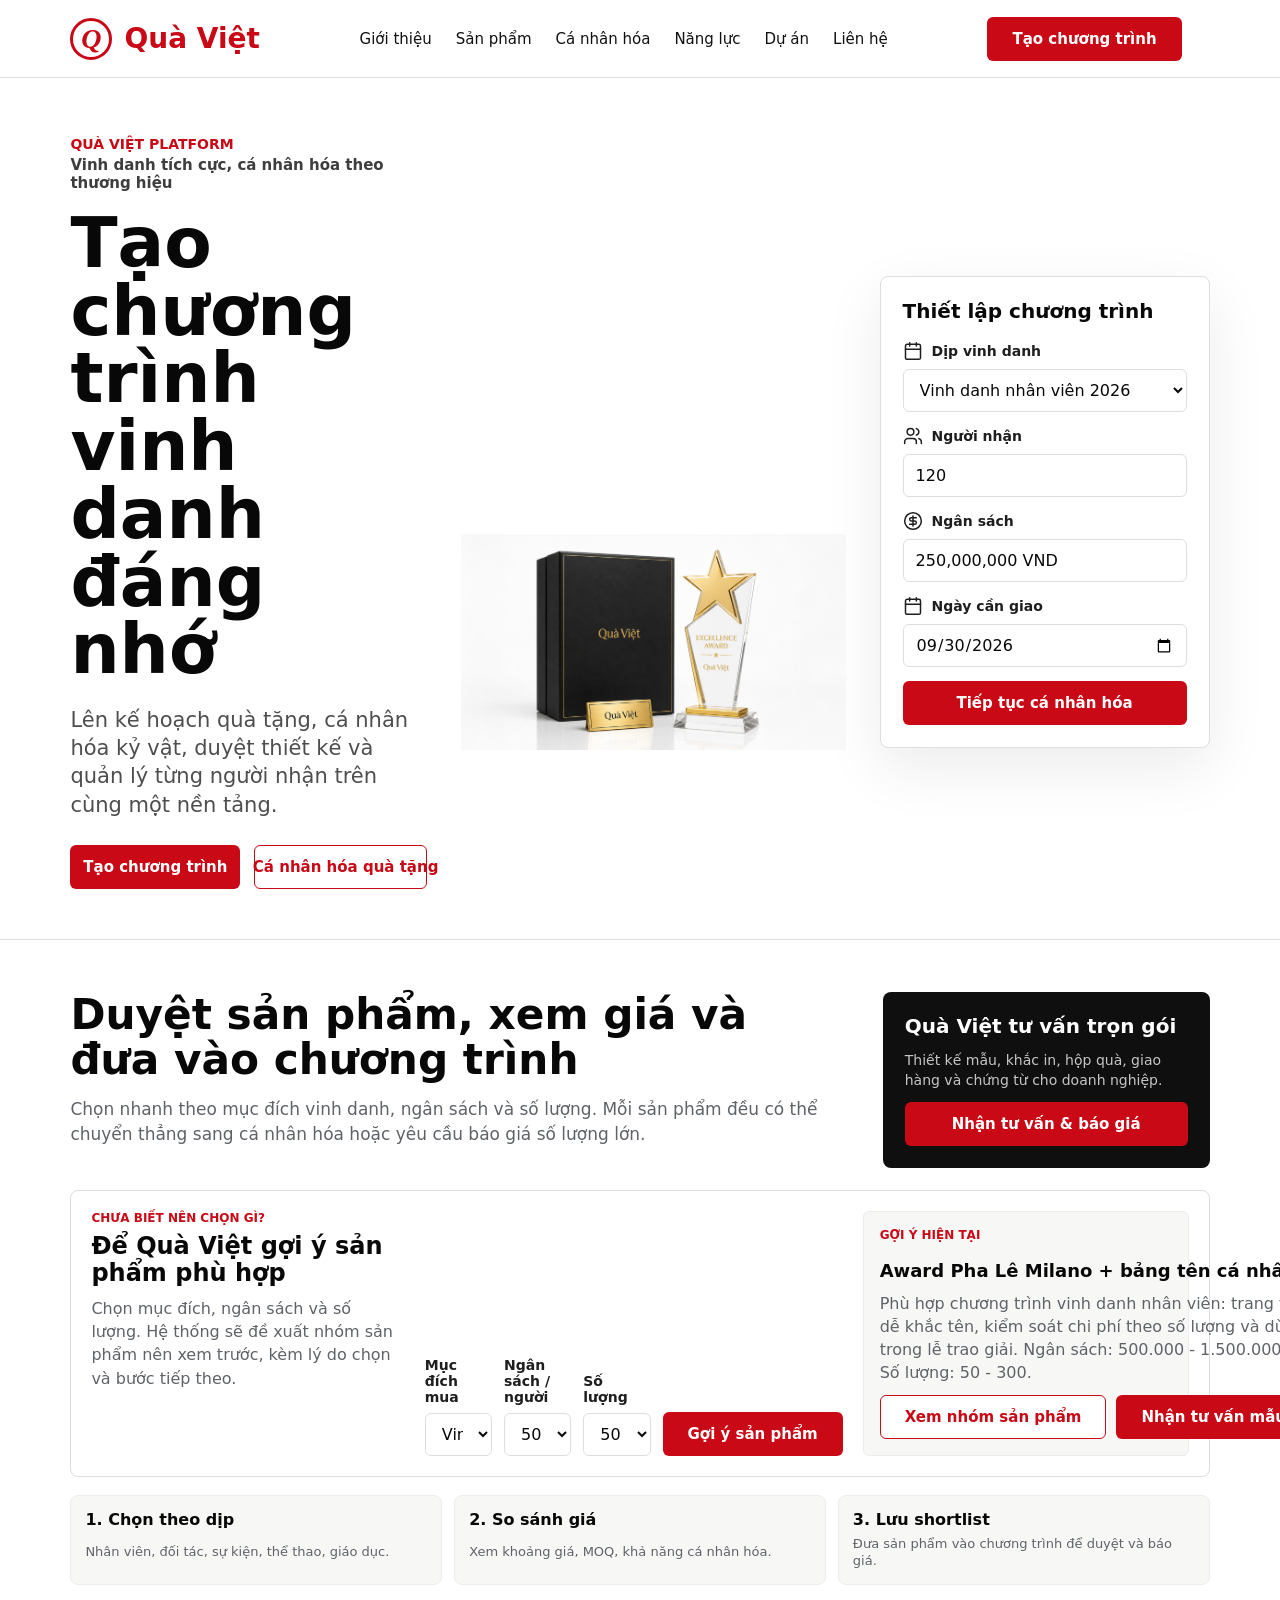
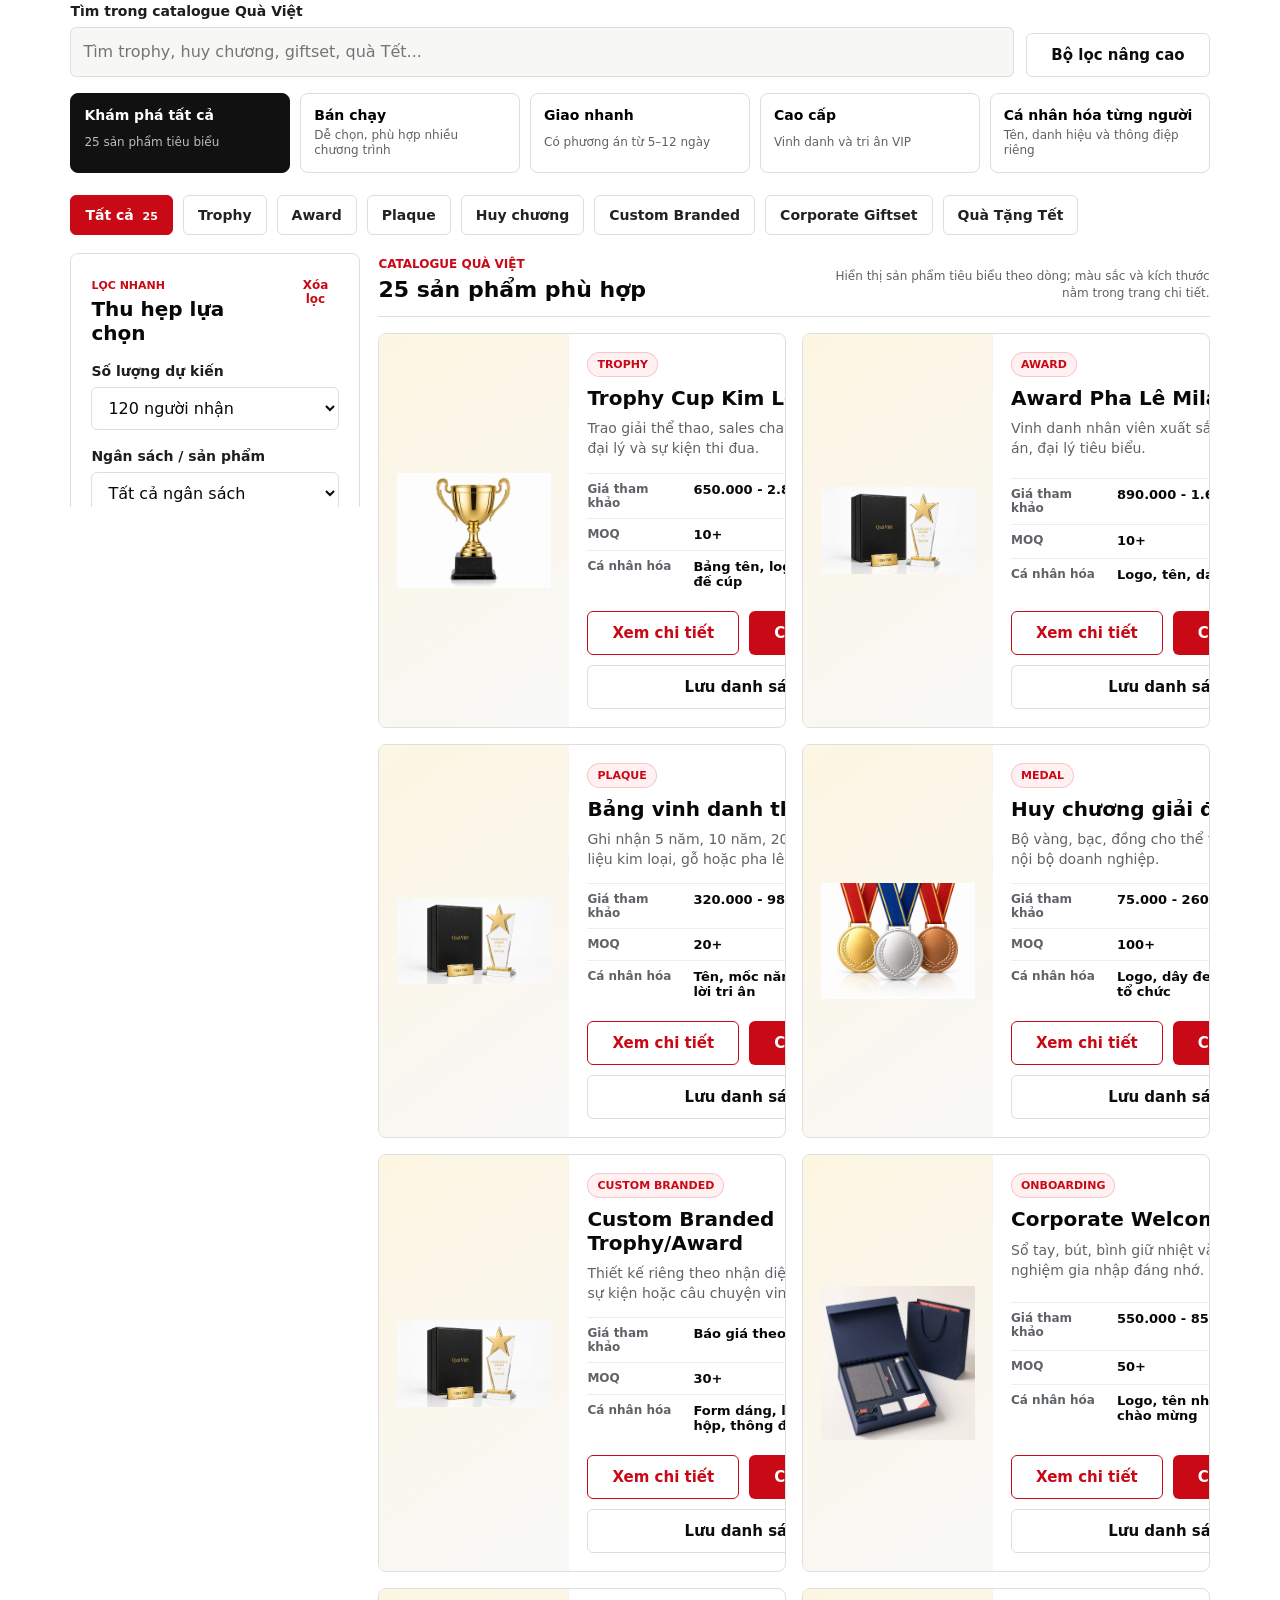
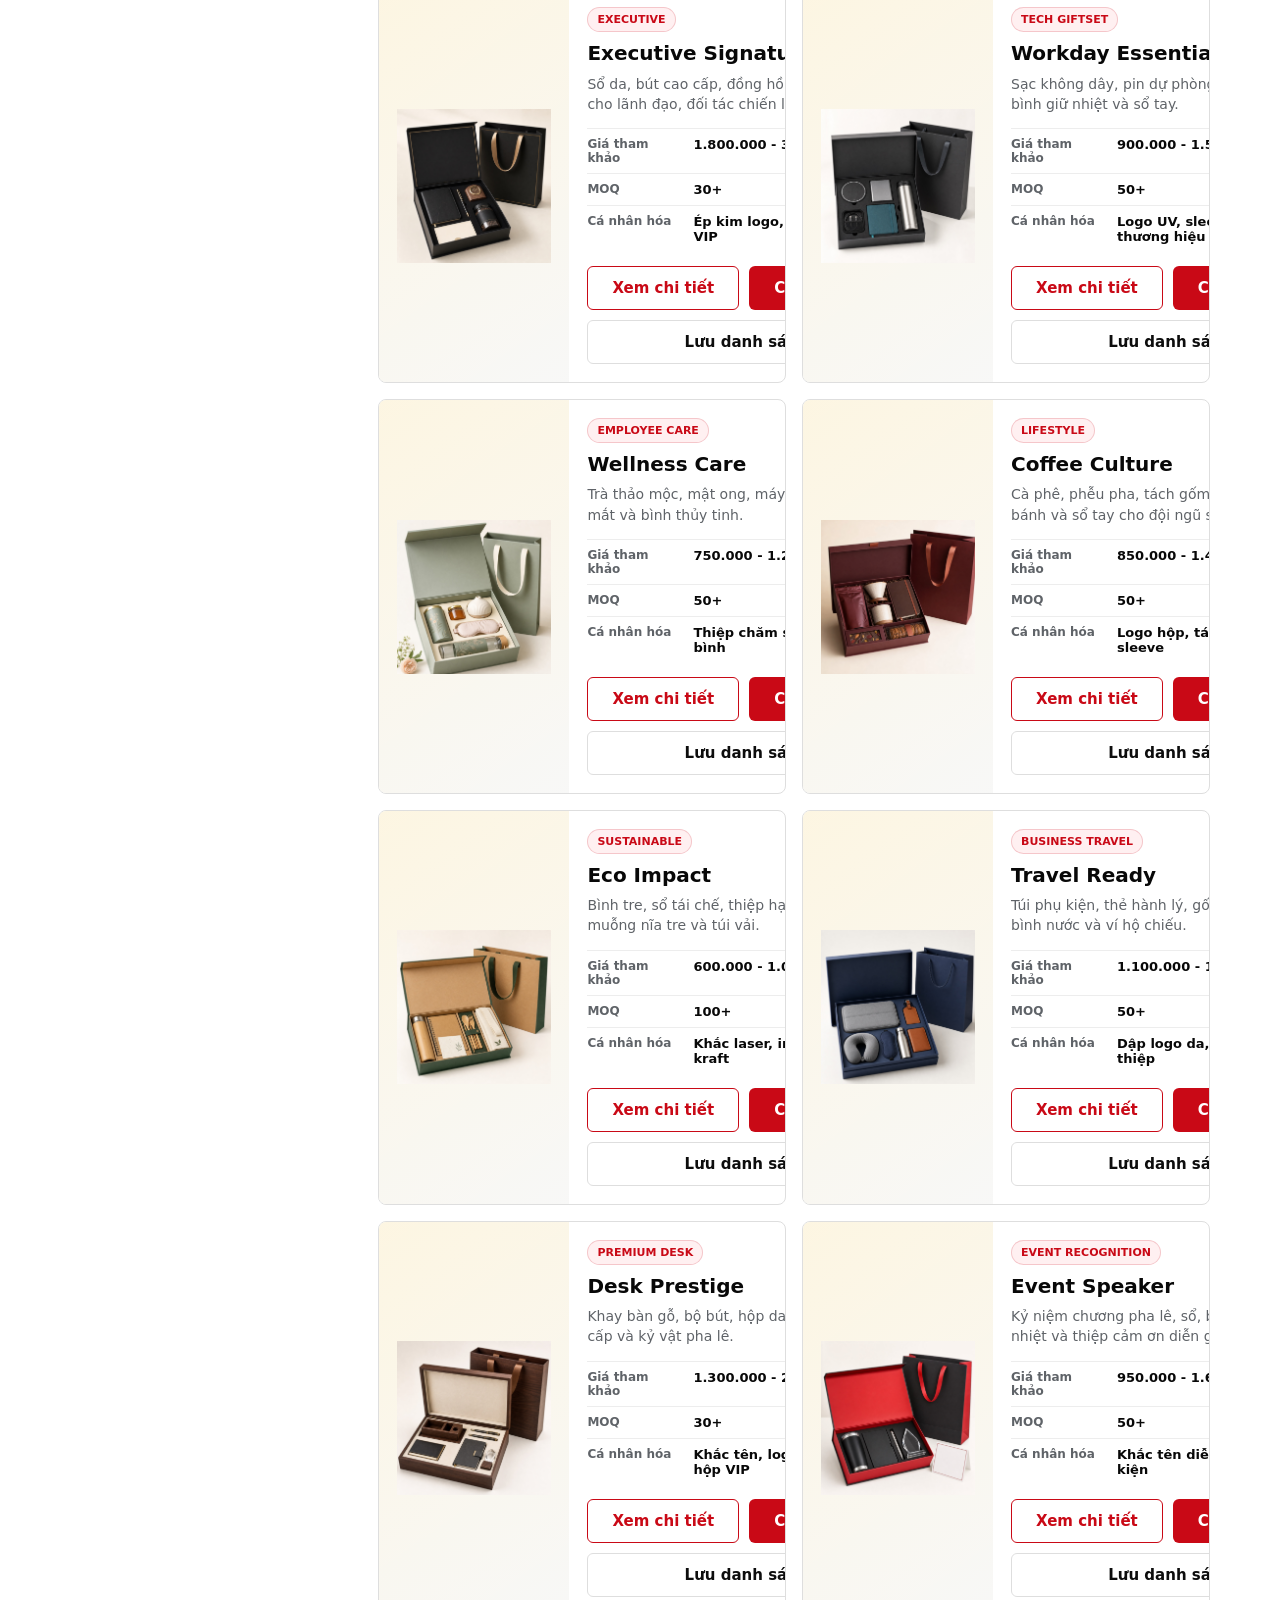
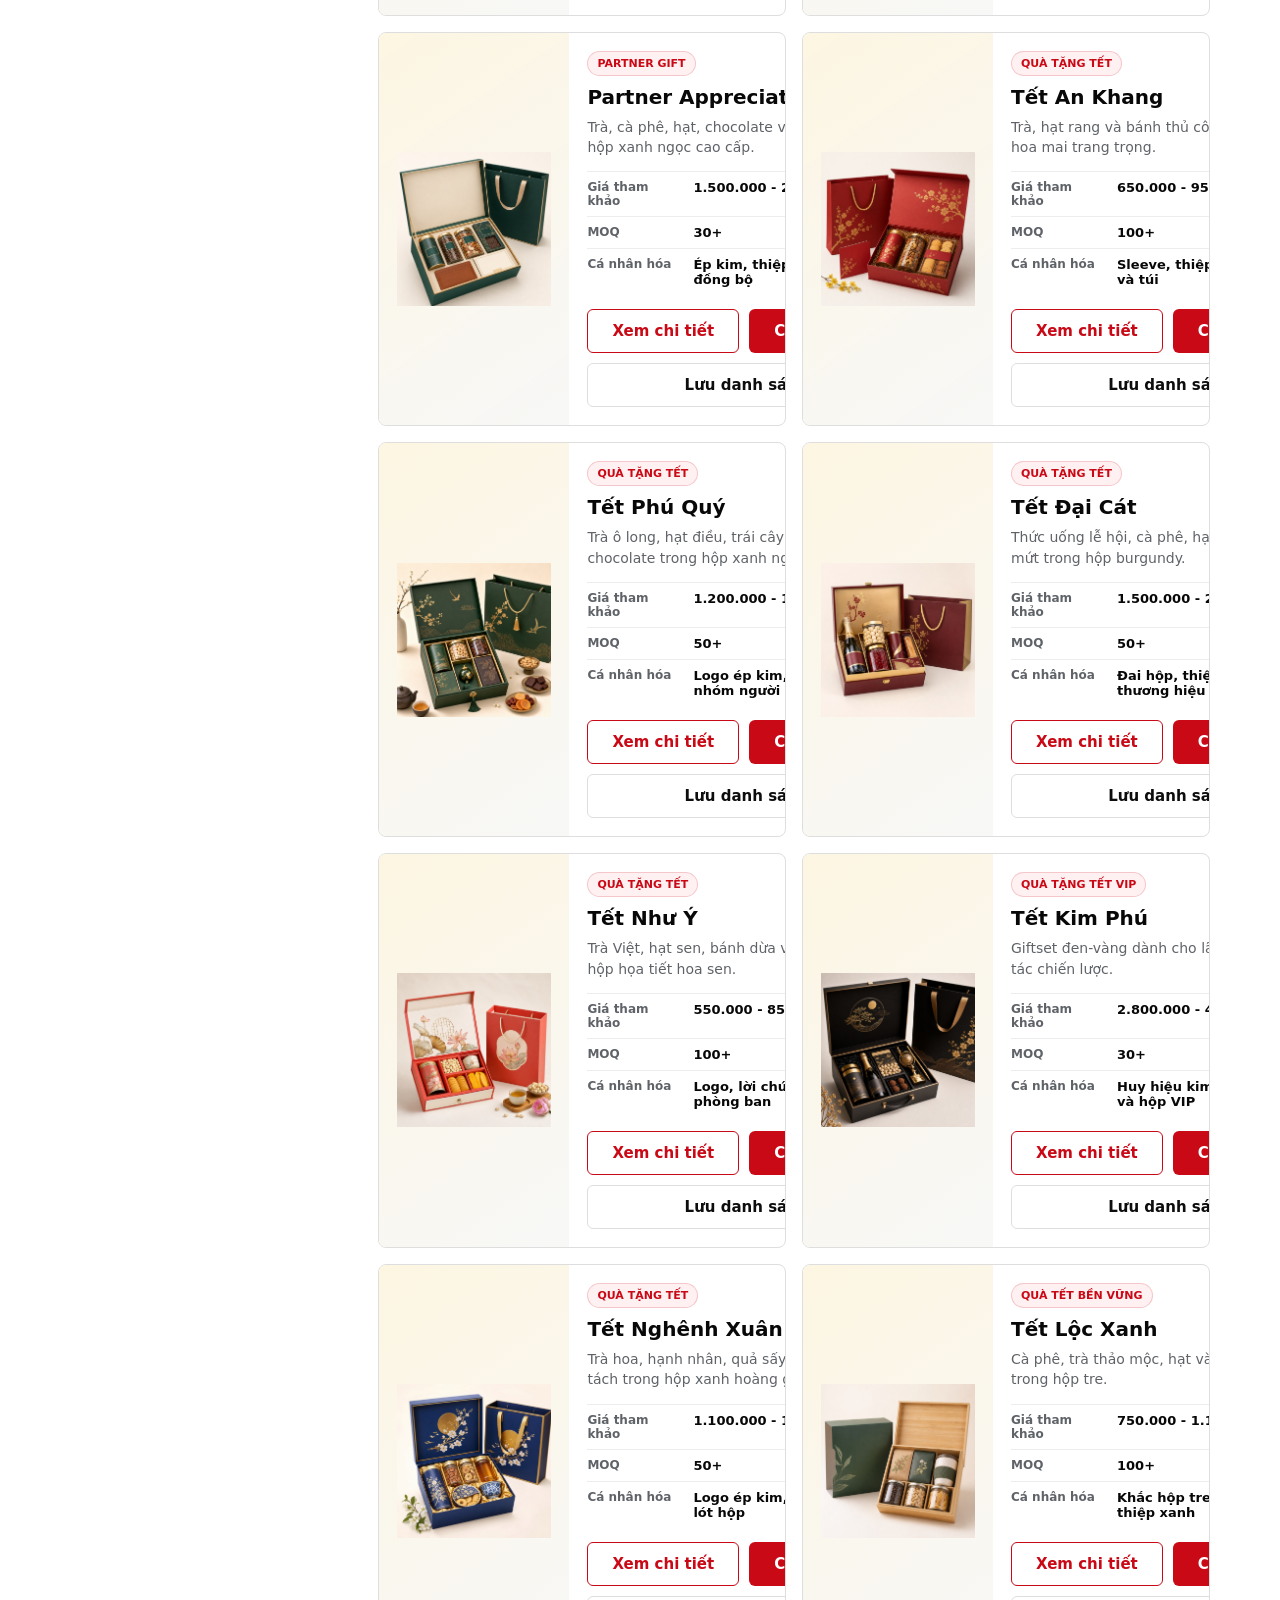
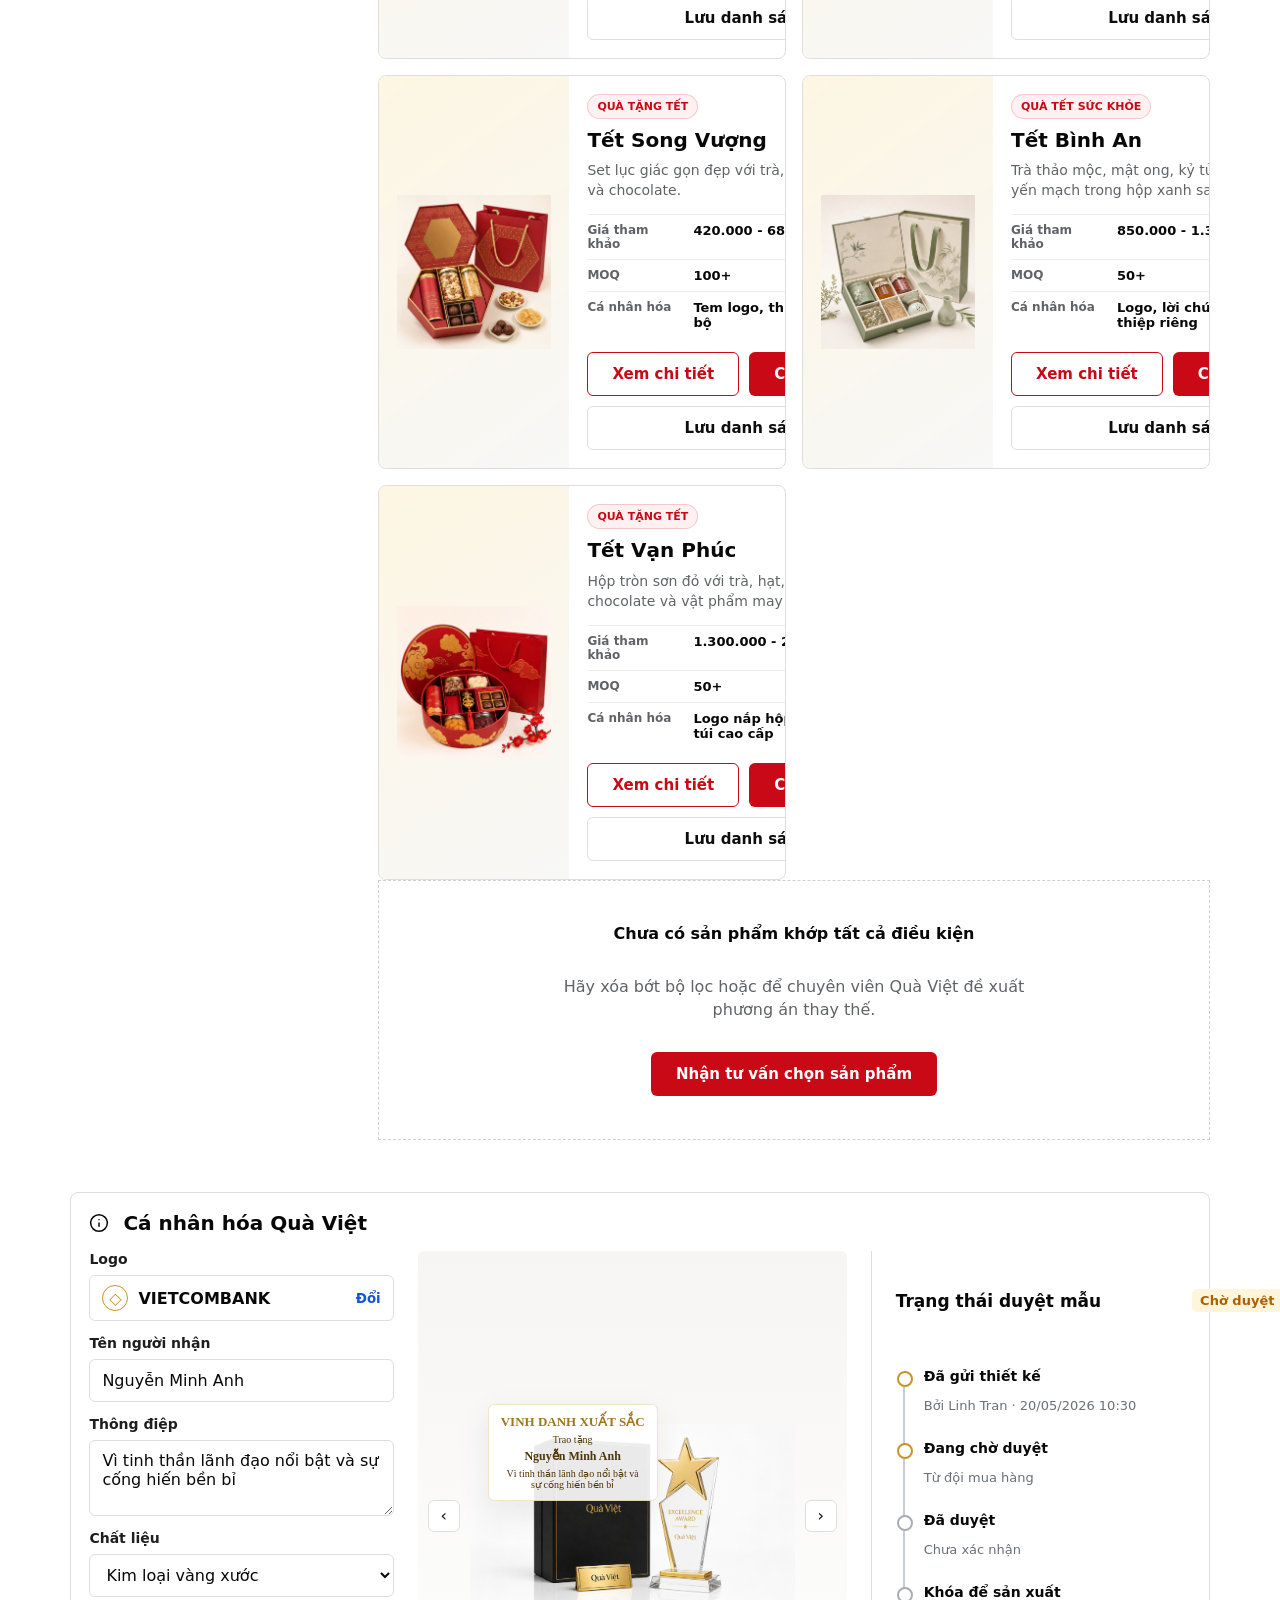
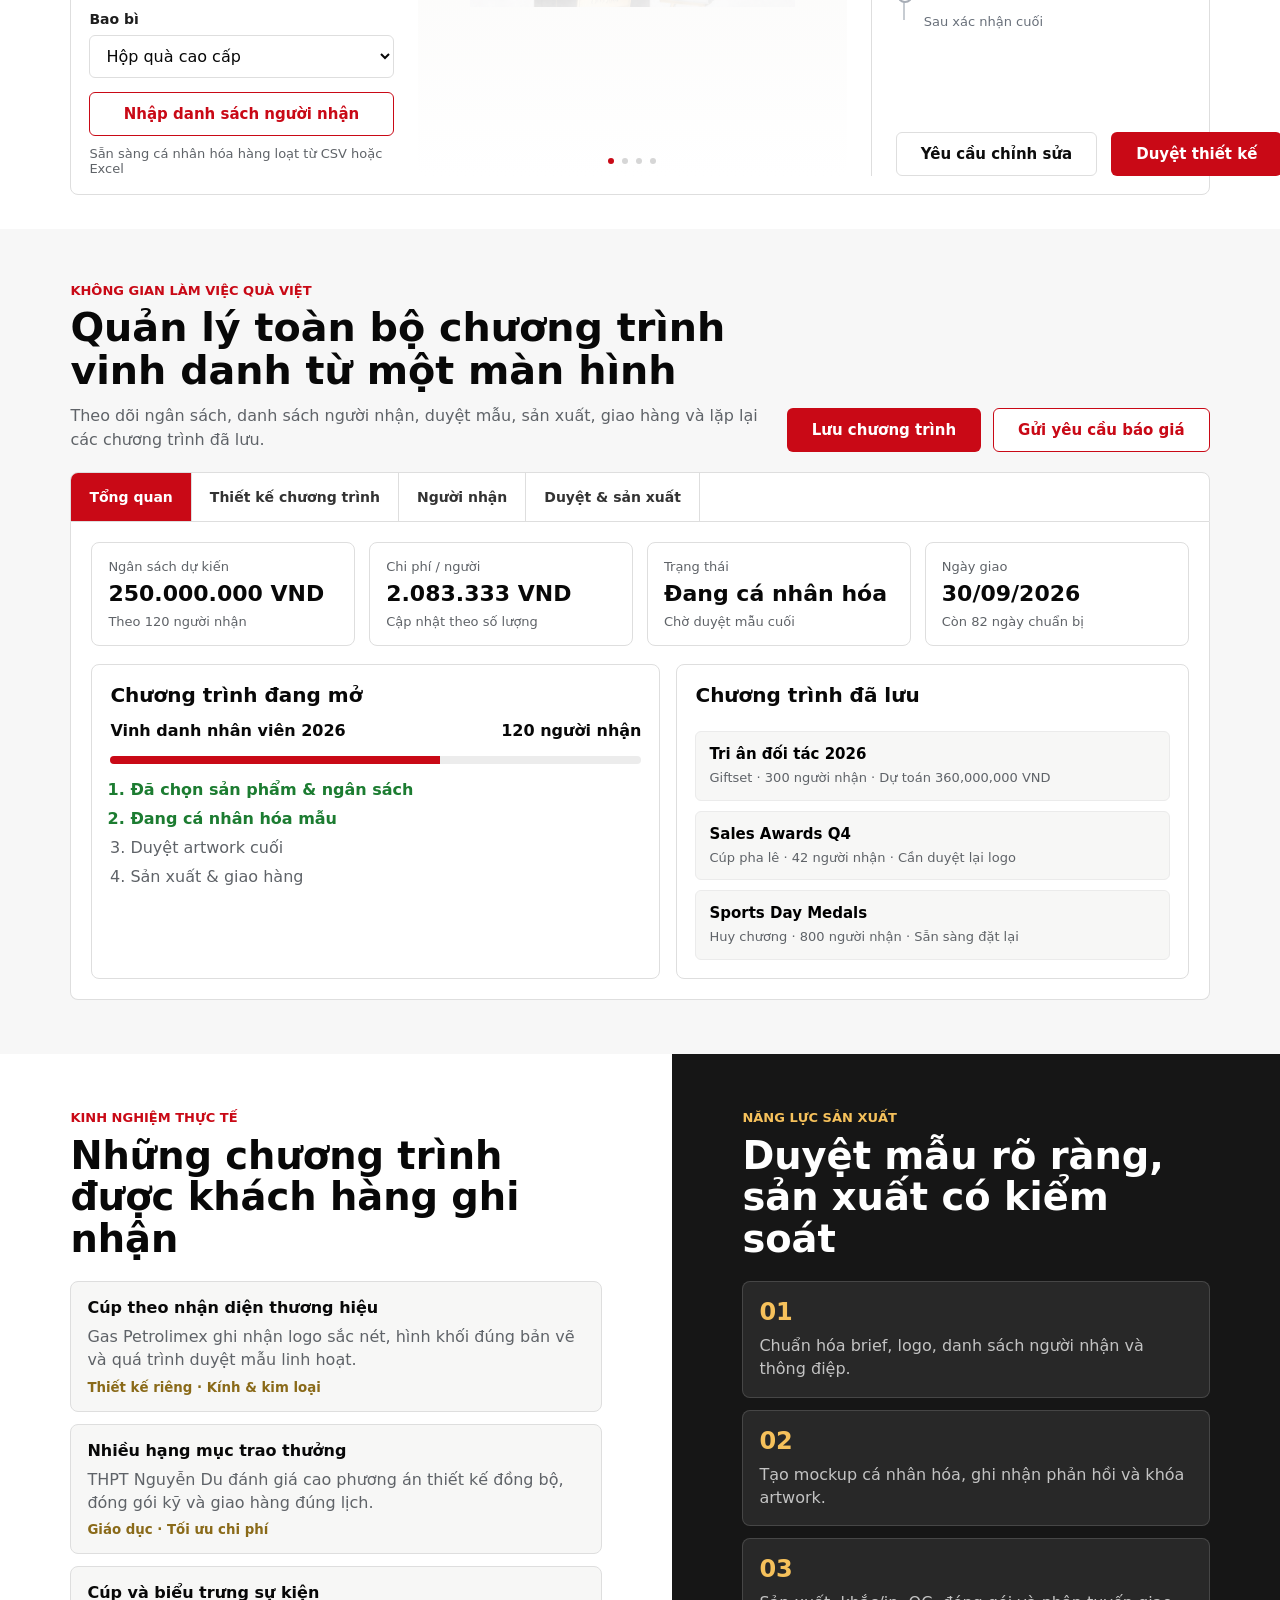
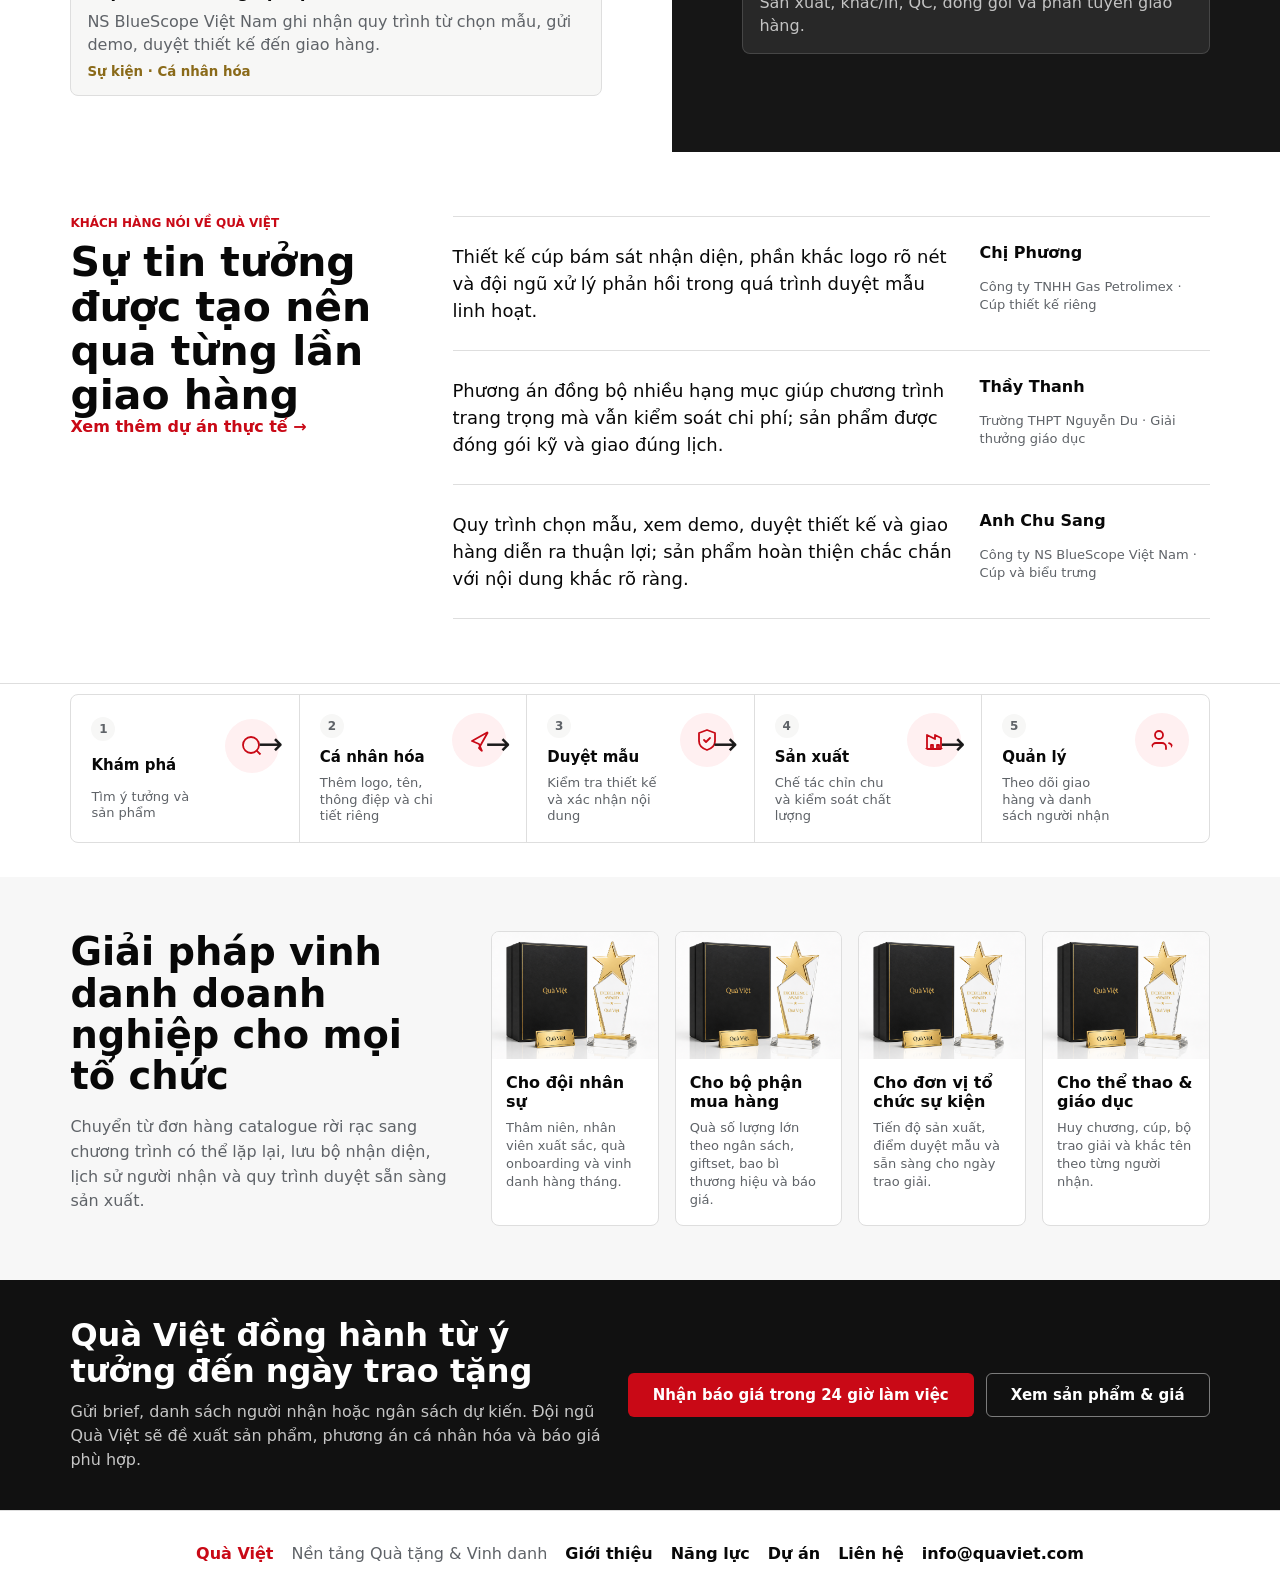
==== commit f681acb8: "Add ten corporate giftset renders" ====
--- a/index.html
+++ b/index.html
@@ -212,7 +212,7 @@
 
         <div class="collection-rail" aria-label="Bộ sưu tập được chọn lọc">
           <button class="collection-button active" type="button" data-collection="all">
-            <strong>Khám phá tất cả</strong><span>16 sản phẩm tiêu biểu</span>
+            <strong>Khám phá tất cả</strong><span>25 sản phẩm tiêu biểu</span>
           </button>
           <button class="collection-button" type="button" data-collection="bestseller">
             <strong>Bán chạy</strong><span>Dễ chọn, phù hợp nhiều chương trình</span>
@@ -229,7 +229,7 @@
         </div>
 
         <div class="catalog-toolbar" aria-label="Danh mục sản phẩm">
-          <button class="filter-button active" type="button" data-filter="all">Tất cả <small>16</small></button>
+          <button class="filter-button active" type="button" data-filter="all">Tất cả <small>25</small></button>
           <button class="filter-button" type="button" data-filter="trophy">Trophy</button>
           <button class="filter-button" type="button" data-filter="award">Award</button>
           <button class="filter-button" type="button" data-filter="plaques">Plaque</button>
@@ -299,7 +299,7 @@
             <div class="results-heading">
               <div>
                 <span id="results-context">Catalogue Quà Việt</span>
-                <h3><strong id="results-count">16</strong> sản phẩm phù hợp</h3>
+                <h3><strong id="results-count">25</strong> sản phẩm phù hợp</h3>
               </div>
               <span>Hiển thị sản phẩm tiêu biểu theo dòng; màu sắc và kích thước nằm trong trang chi tiết.</span>
             </div>
@@ -399,23 +399,45 @@
               </div>
             </article>
 
-            <article class="product-card" data-category="giftsets" data-product="Corporate Giftset">
-              <img src="assets/product-tet-giftset.png" alt="Corporate giftset Quà Việt" />
-              <div class="product-card-body">
-                <div data-label="Corporate Giftset">
-                  <h3>Corporate Giftset</h3>
-                  <p>Hộp quà doanh nghiệp cho khách hàng VIP, đối tác, nhân viên và sự kiện nội bộ.</p>
-                </div>
-                <dl>
-                  <div><dt>Giá tham khảo</dt><dd>450.000 - 1.200.000 VND</dd></div>
-                  <div><dt>MOQ</dt><dd>50+</dd></div>
-                  <div><dt>Cá nhân hóa</dt><dd>Logo, sleeve, thiệp, thông điệp, người nhận</dd></div>
-                </dl>
-                <div class="product-actions">
-                  <button class="button button-outline detail-product" type="button">Xem chi tiết</button>
-                  <button class="button button-primary personalize-product" type="button">Cá nhân hóa</button>
-                </div>
-              </div>
+            <article class="product-card" data-category="giftsets" data-product="Corporate Welcome">
+              <img src="assets/corporate-welcome.jpg" alt="Bộ quà chào đón nhân viên Corporate Welcome Quà Việt" />
+              <div class="product-card-body"><div data-label="Onboarding"><h3>Corporate Welcome</h3><p>Sổ tay, bút, bình giữ nhiệt và thẻ tên cho trải nghiệm gia nhập đáng nhớ.</p></div><dl><div><dt>Giá tham khảo</dt><dd>550.000 - 850.000 VND</dd></div><div><dt>MOQ</dt><dd>50+</dd></div><div><dt>Cá nhân hóa</dt><dd>Logo, tên nhân viên, thiệp chào mừng</dd></div></dl><div class="product-actions"><button class="button button-outline detail-product" type="button">Xem chi tiết</button><button class="button button-primary personalize-product" type="button">Cá nhân hóa</button></div></div>
+            </article>
+            <article class="product-card" data-category="giftsets" data-product="Executive Signature">
+              <img src="assets/corporate-executive.jpg" alt="Bộ quà cao cấp Executive Signature Quà Việt" />
+              <div class="product-card-body"><div data-label="Executive"><h3>Executive Signature</h3><p>Sổ da, bút cao cấp, đồng hồ bàn và cà phê cho lãnh đạo, đối tác chiến lược.</p></div><dl><div><dt>Giá tham khảo</dt><dd>1.800.000 - 3.200.000 VND</dd></div><div><dt>MOQ</dt><dd>30+</dd></div><div><dt>Cá nhân hóa</dt><dd>Ép kim logo, khắc tên, thiệp VIP</dd></div></dl><div class="product-actions"><button class="button button-outline detail-product" type="button">Xem chi tiết</button><button class="button button-primary personalize-product" type="button">Cá nhân hóa</button></div></div>
+            </article>
+            <article class="product-card" data-category="giftsets" data-product="Workday Essentials">
+              <img src="assets/corporate-workday.jpg" alt="Bộ quà công nghệ Workday Essentials Quà Việt" />
+              <div class="product-card-body"><div data-label="Tech Giftset"><h3>Workday Essentials</h3><p>Sạc không dây, pin dự phòng, phụ kiện cáp, bình giữ nhiệt và sổ tay.</p></div><dl><div><dt>Giá tham khảo</dt><dd>900.000 - 1.500.000 VND</dd></div><div><dt>MOQ</dt><dd>50+</dd></div><div><dt>Cá nhân hóa</dt><dd>Logo UV, sleeve và màu thương hiệu</dd></div></dl><div class="product-actions"><button class="button button-outline detail-product" type="button">Xem chi tiết</button><button class="button button-primary personalize-product" type="button">Cá nhân hóa</button></div></div>
+            </article>
+            <article class="product-card" data-category="giftsets" data-product="Wellness Care">
+              <img src="assets/corporate-wellness.jpg" alt="Bộ quà chăm sóc sức khỏe Wellness Care Quà Việt" />
+              <div class="product-card-body"><div data-label="Employee Care"><h3>Wellness Care</h3><p>Trà thảo mộc, mật ong, máy khuếch tán, bịt mắt và bình thủy tinh.</p></div><dl><div><dt>Giá tham khảo</dt><dd>750.000 - 1.200.000 VND</dd></div><div><dt>MOQ</dt><dd>50+</dd></div><div><dt>Cá nhân hóa</dt><dd>Thiệp chăm sóc, logo hộp và bình</dd></div></dl><div class="product-actions"><button class="button button-outline detail-product" type="button">Xem chi tiết</button><button class="button button-primary personalize-product" type="button">Cá nhân hóa</button></div></div>
+            </article>
+            <article class="product-card" data-category="giftsets" data-product="Coffee Culture">
+              <img src="assets/corporate-coffee.jpg" alt="Bộ quà cà phê Coffee Culture Quà Việt" />
+              <div class="product-card-body"><div data-label="Lifestyle"><h3>Coffee Culture</h3><p>Cà phê, phễu pha, tách gốm, chocolate, bánh và sổ tay cho đội ngũ sáng tạo.</p></div><dl><div><dt>Giá tham khảo</dt><dd>850.000 - 1.400.000 VND</dd></div><div><dt>MOQ</dt><dd>50+</dd></div><div><dt>Cá nhân hóa</dt><dd>Logo hộp, tách, thiệp và sleeve</dd></div></dl><div class="product-actions"><button class="button button-outline detail-product" type="button">Xem chi tiết</button><button class="button button-primary personalize-product" type="button">Cá nhân hóa</button></div></div>
+            </article>
+            <article class="product-card" data-category="giftsets" data-product="Eco Impact">
+              <img src="assets/corporate-eco.jpg" alt="Bộ quà bền vững Eco Impact Quà Việt" />
+              <div class="product-card-body"><div data-label="Sustainable"><h3>Eco Impact</h3><p>Bình tre, sổ tái chế, thiệp hạt giống, bộ muỗng nĩa tre và túi vải.</p></div><dl><div><dt>Giá tham khảo</dt><dd>600.000 - 1.000.000 VND</dd></div><div><dt>MOQ</dt><dd>100+</dd></div><div><dt>Cá nhân hóa</dt><dd>Khắc laser, in túi và sleeve kraft</dd></div></dl><div class="product-actions"><button class="button button-outline detail-product" type="button">Xem chi tiết</button><button class="button button-primary personalize-product" type="button">Cá nhân hóa</button></div></div>
+            </article>
+            <article class="product-card" data-category="giftsets" data-product="Travel Ready">
+              <img src="assets/corporate-travel.jpg" alt="Bộ quà công tác Travel Ready Quà Việt" />
+              <div class="product-card-body"><div data-label="Business Travel"><h3>Travel Ready</h3><p>Túi phụ kiện, thẻ hành lý, gối cổ, bịt mắt, bình nước và ví hộ chiếu.</p></div><dl><div><dt>Giá tham khảo</dt><dd>1.100.000 - 1.800.000 VND</dd></div><div><dt>MOQ</dt><dd>50+</dd></div><div><dt>Cá nhân hóa</dt><dd>Dập logo da, khắc tên và thiệp</dd></div></dl><div class="product-actions"><button class="button button-outline detail-product" type="button">Xem chi tiết</button><button class="button button-primary personalize-product" type="button">Cá nhân hóa</button></div></div>
+            </article>
+            <article class="product-card" data-category="giftsets" data-product="Desk Prestige">
+              <img src="assets/corporate-desk.jpg" alt="Bộ quà bàn làm việc Desk Prestige Quà Việt" />
+              <div class="product-card-body"><div data-label="Premium Desk"><h3>Desk Prestige</h3><p>Khay bàn gỗ, bộ bút, hộp danh thiếp, sổ cao cấp và kỷ vật pha lê.</p></div><dl><div><dt>Giá tham khảo</dt><dd>1.300.000 - 2.200.000 VND</dd></div><div><dt>MOQ</dt><dd>30+</dd></div><div><dt>Cá nhân hóa</dt><dd>Khắc tên, logo kim loại và hộp VIP</dd></div></dl><div class="product-actions"><button class="button button-outline detail-product" type="button">Xem chi tiết</button><button class="button button-primary personalize-product" type="button">Cá nhân hóa</button></div></div>
+            </article>
+            <article class="product-card" data-category="giftsets" data-product="Event Speaker">
+              <img src="assets/corporate-speaker.jpg" alt="Bộ quà diễn giả Event Speaker Quà Việt" />
+              <div class="product-card-body"><div data-label="Event Recognition"><h3>Event Speaker</h3><p>Kỷ niệm chương pha lê, sổ, bút, bình giữ nhiệt và thiệp cảm ơn diễn giả.</p></div><dl><div><dt>Giá tham khảo</dt><dd>950.000 - 1.600.000 VND</dd></div><div><dt>MOQ</dt><dd>50+</dd></div><div><dt>Cá nhân hóa</dt><dd>Khắc tên diễn giả, logo sự kiện</dd></div></dl><div class="product-actions"><button class="button button-outline detail-product" type="button">Xem chi tiết</button><button class="button button-primary personalize-product" type="button">Cá nhân hóa</button></div></div>
+            </article>
+            <article class="product-card" data-category="giftsets" data-product="Partner Appreciation">
+              <img src="assets/corporate-partner.jpg" alt="Bộ quà tri ân Partner Appreciation Quà Việt" />
+              <div class="product-card-body"><div data-label="Partner Gift"><h3>Partner Appreciation</h3><p>Trà, cà phê, hạt, chocolate và ví da trong hộp xanh ngọc cao cấp.</p></div><dl><div><dt>Giá tham khảo</dt><dd>1.500.000 - 2.500.000 VND</dd></div><div><dt>MOQ</dt><dd>30+</dd></div><div><dt>Cá nhân hóa</dt><dd>Ép kim, thiệp tên và túi đồng bộ</dd></div></dl><div class="product-actions"><button class="button button-outline detail-product" type="button">Xem chi tiết</button><button class="button button-primary personalize-product" type="button">Cá nhân hóa</button></div></div>
             </article>
 
             <article class="product-card" data-category="tet" data-product="Tết An Khang">
@@ -1067,6 +1089,6 @@
       </div>
     </aside>
 
-    <script src="app.js?v=ff24989"></script>
+    <script src="app.js?v=corporate10"></script>
   </body>
 </html>
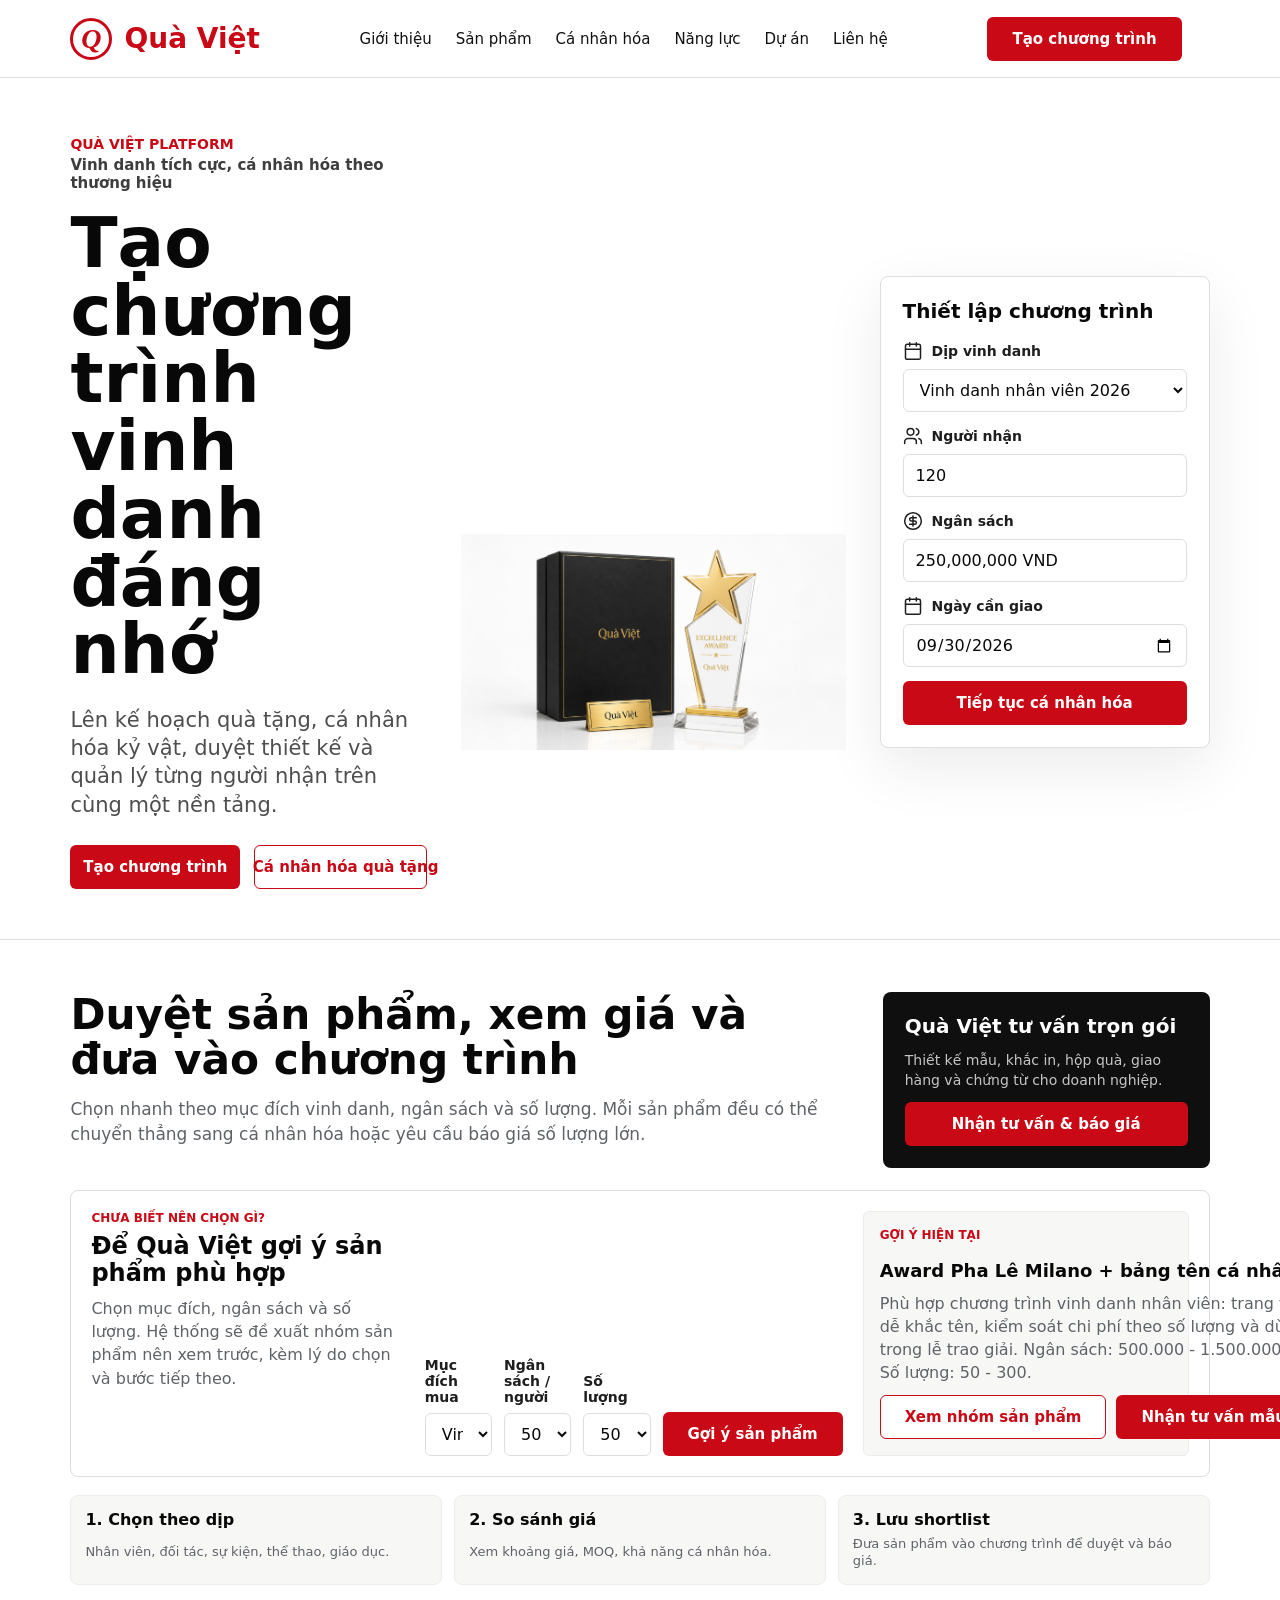
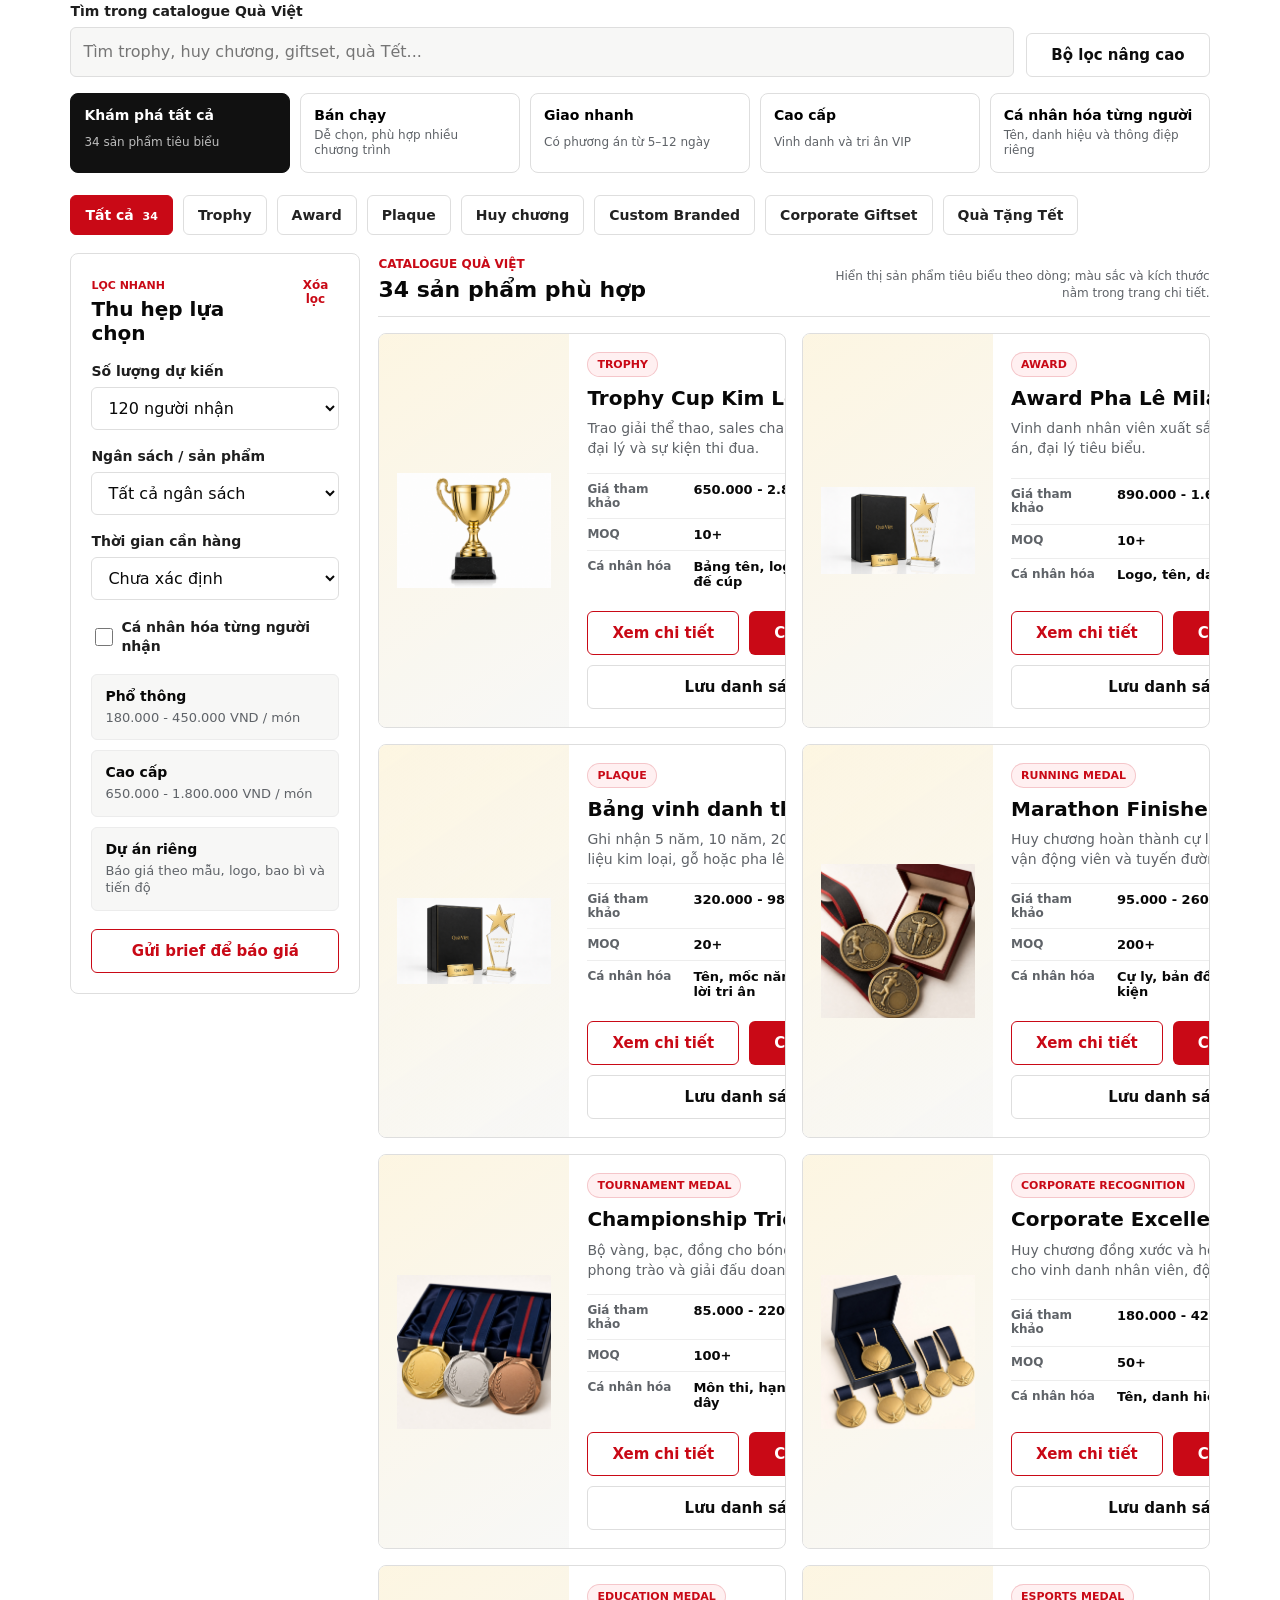
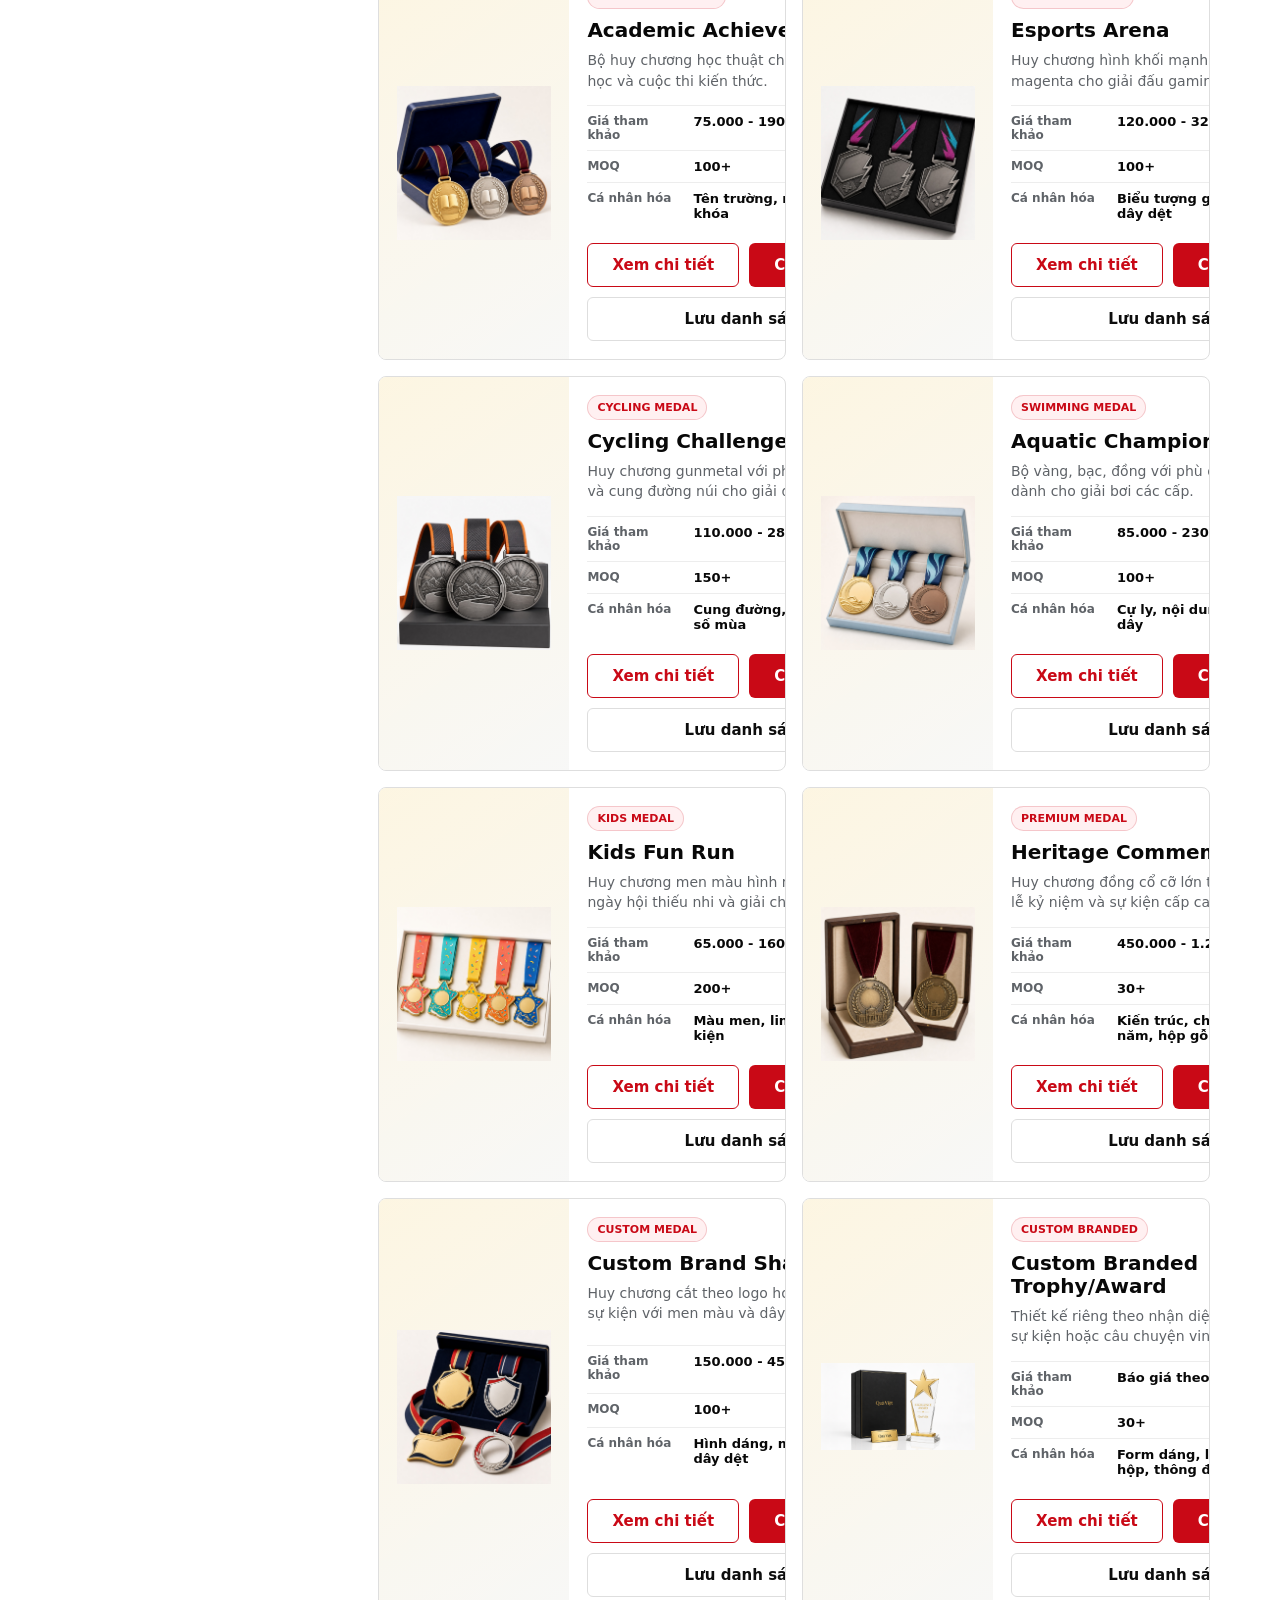
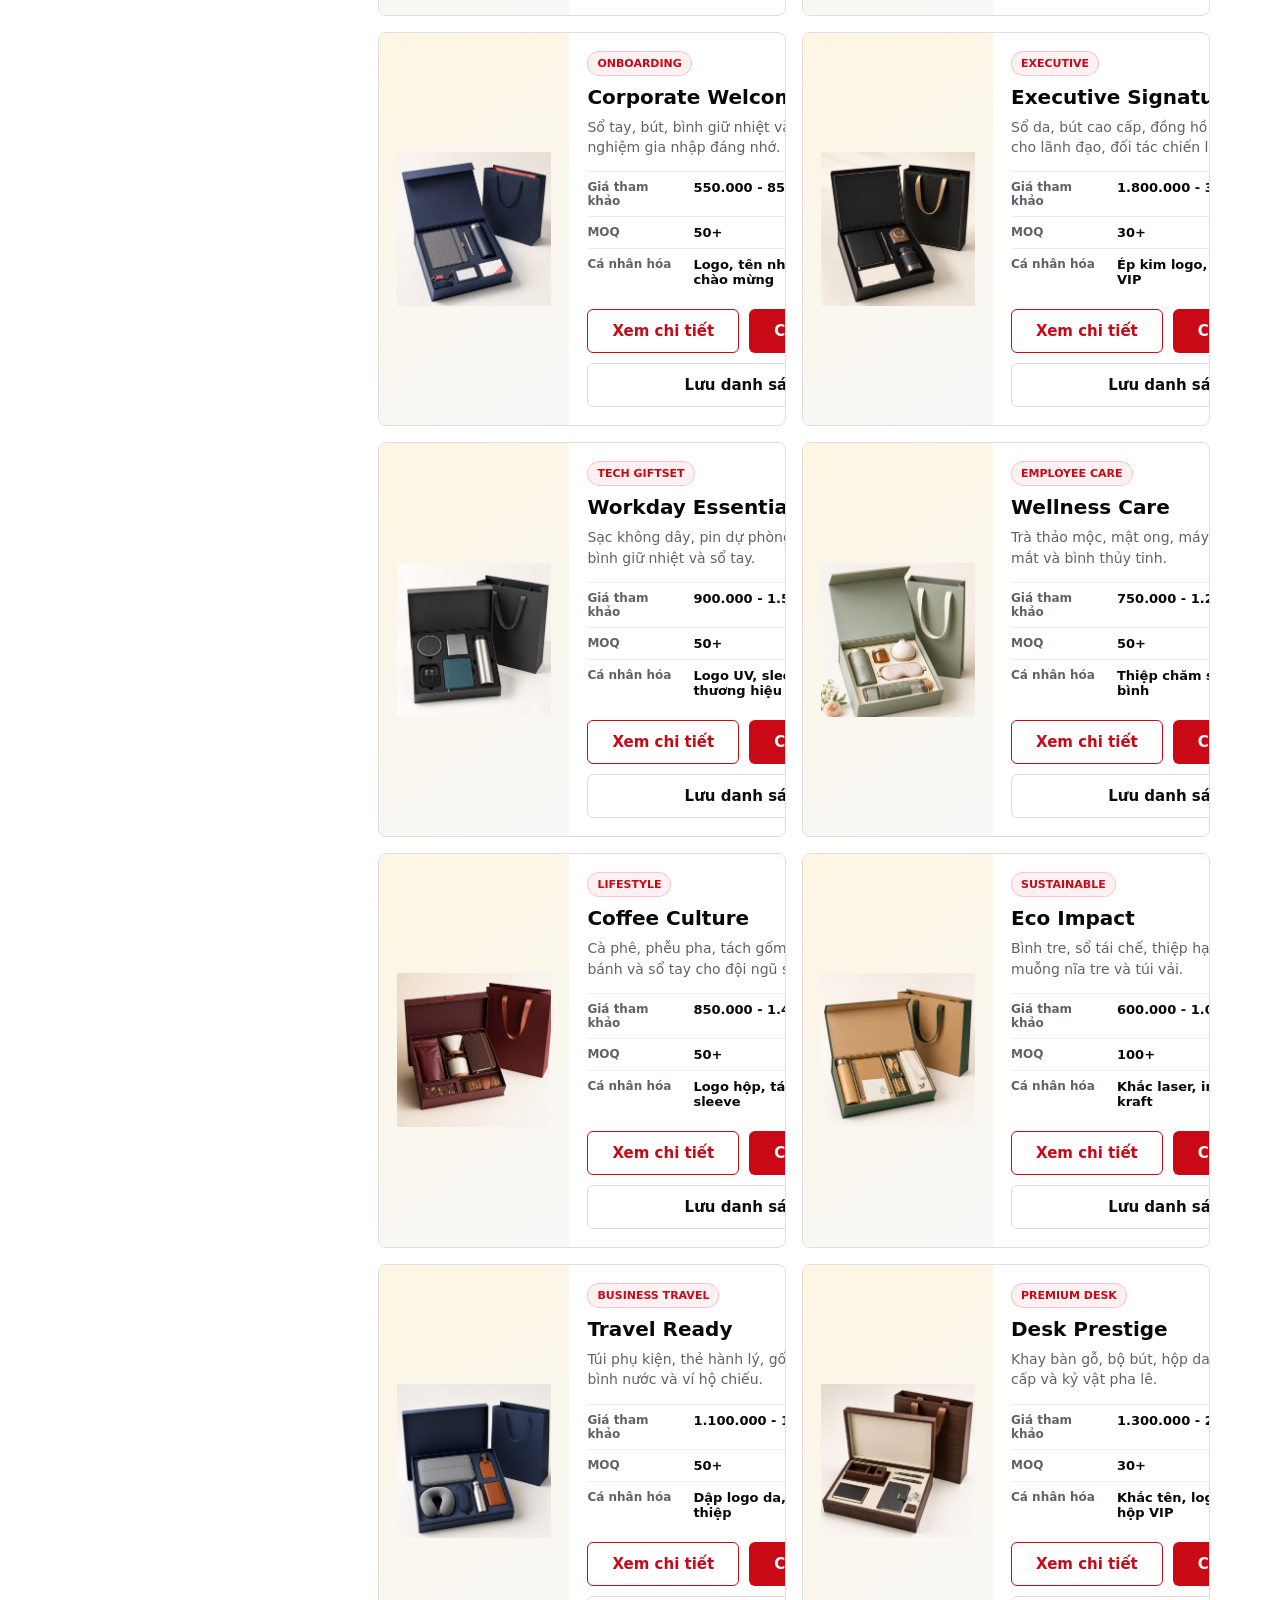
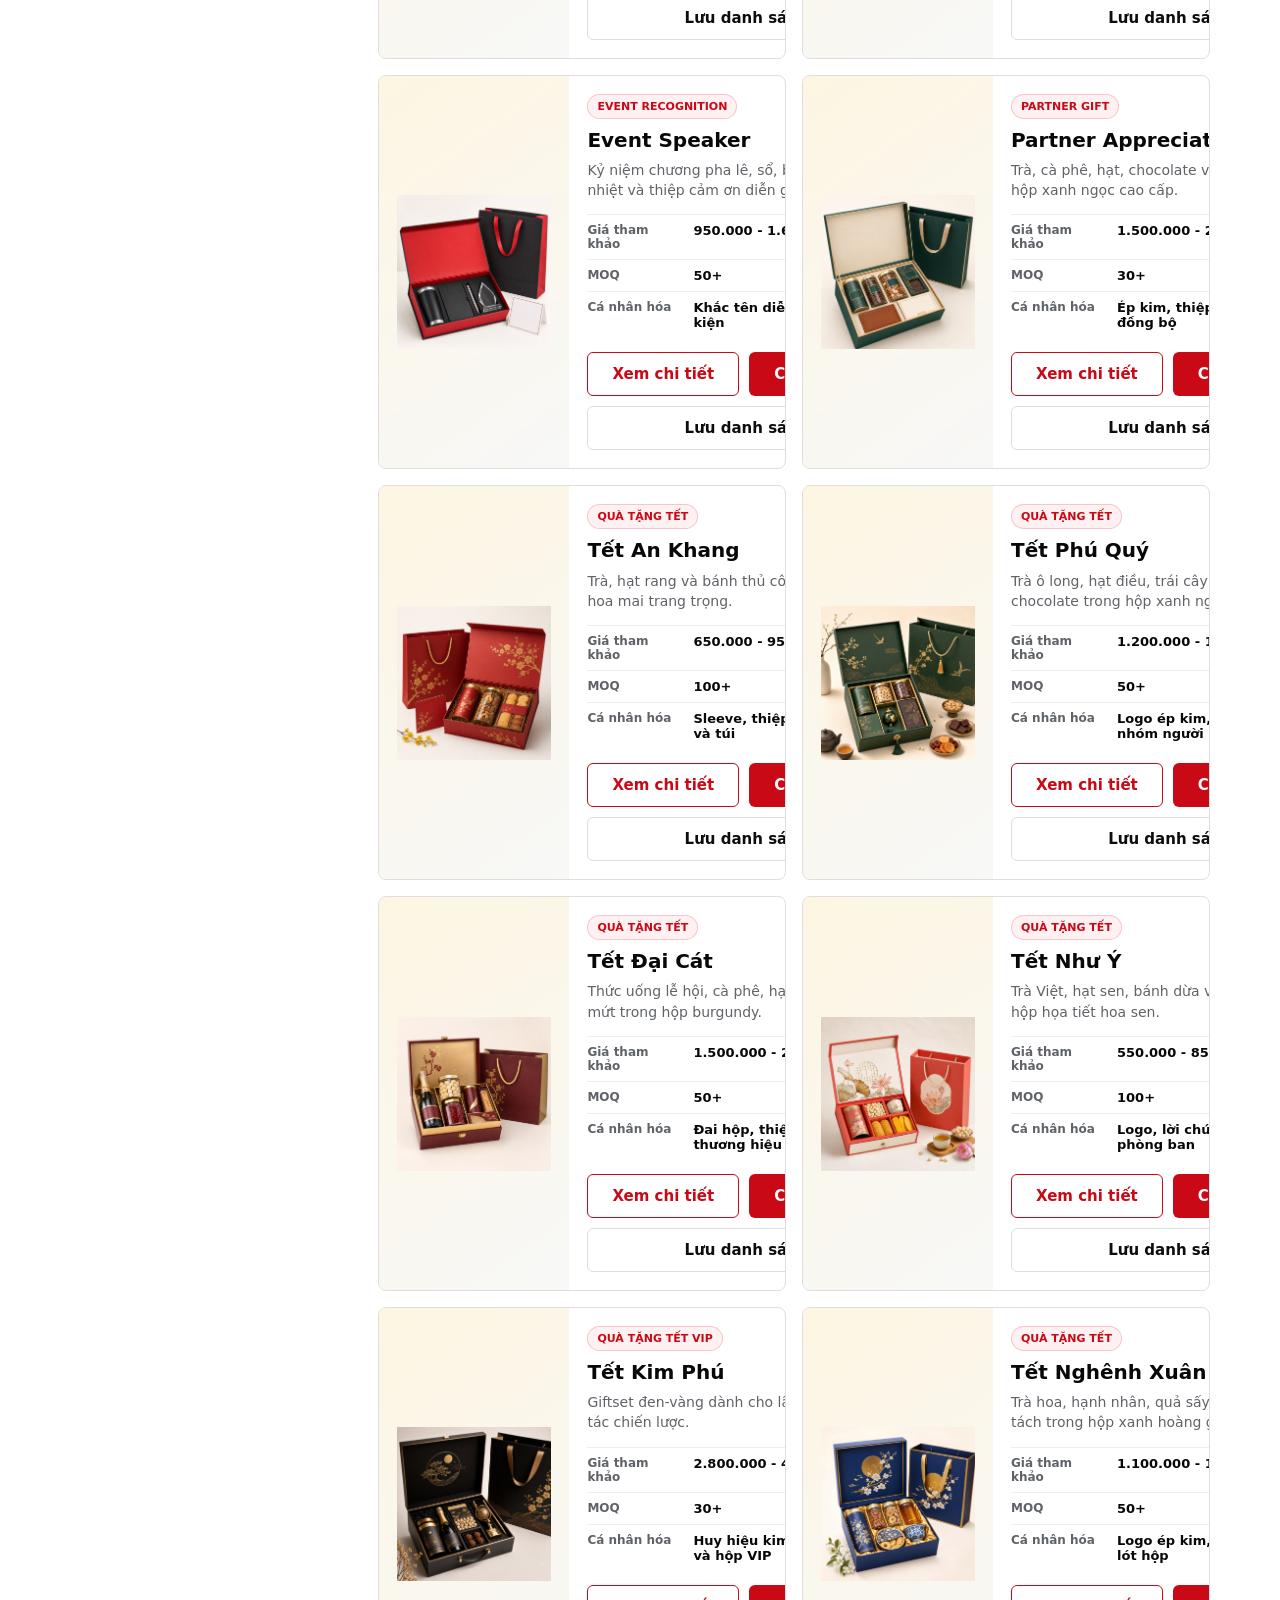
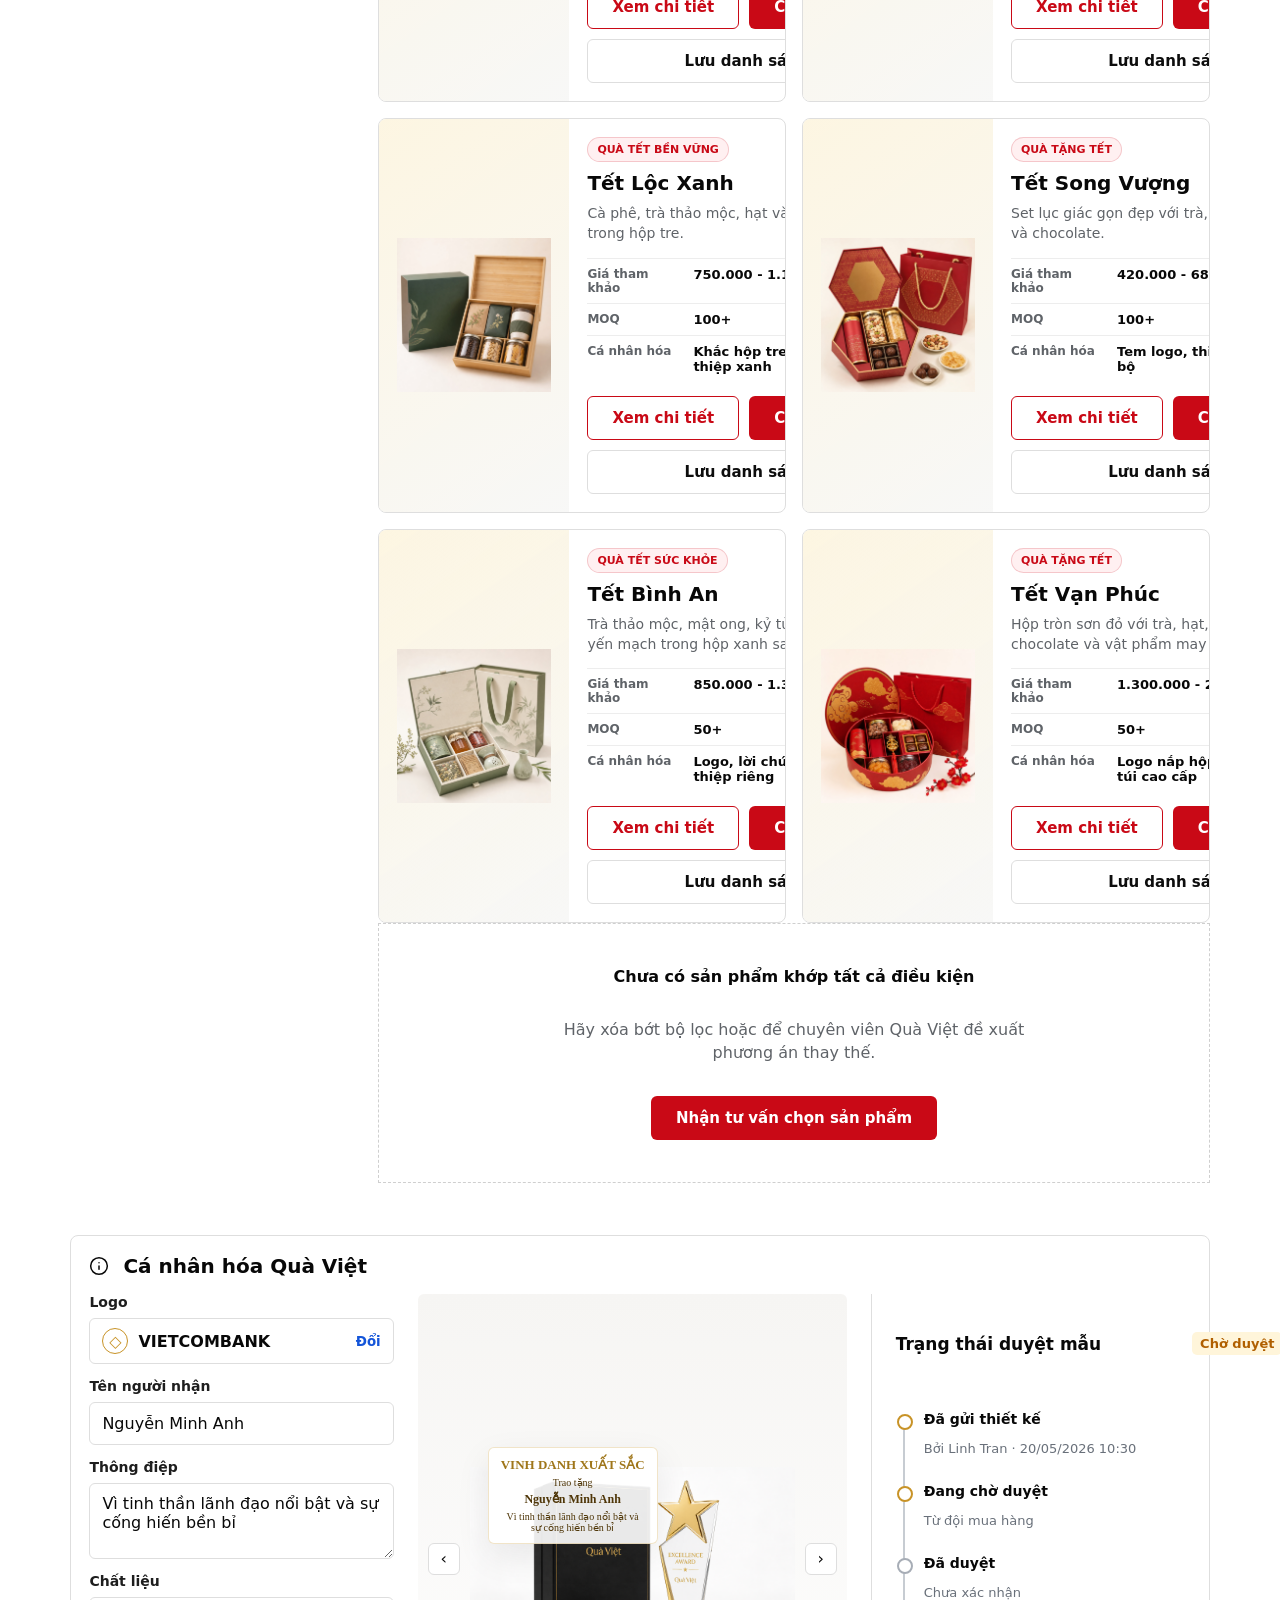
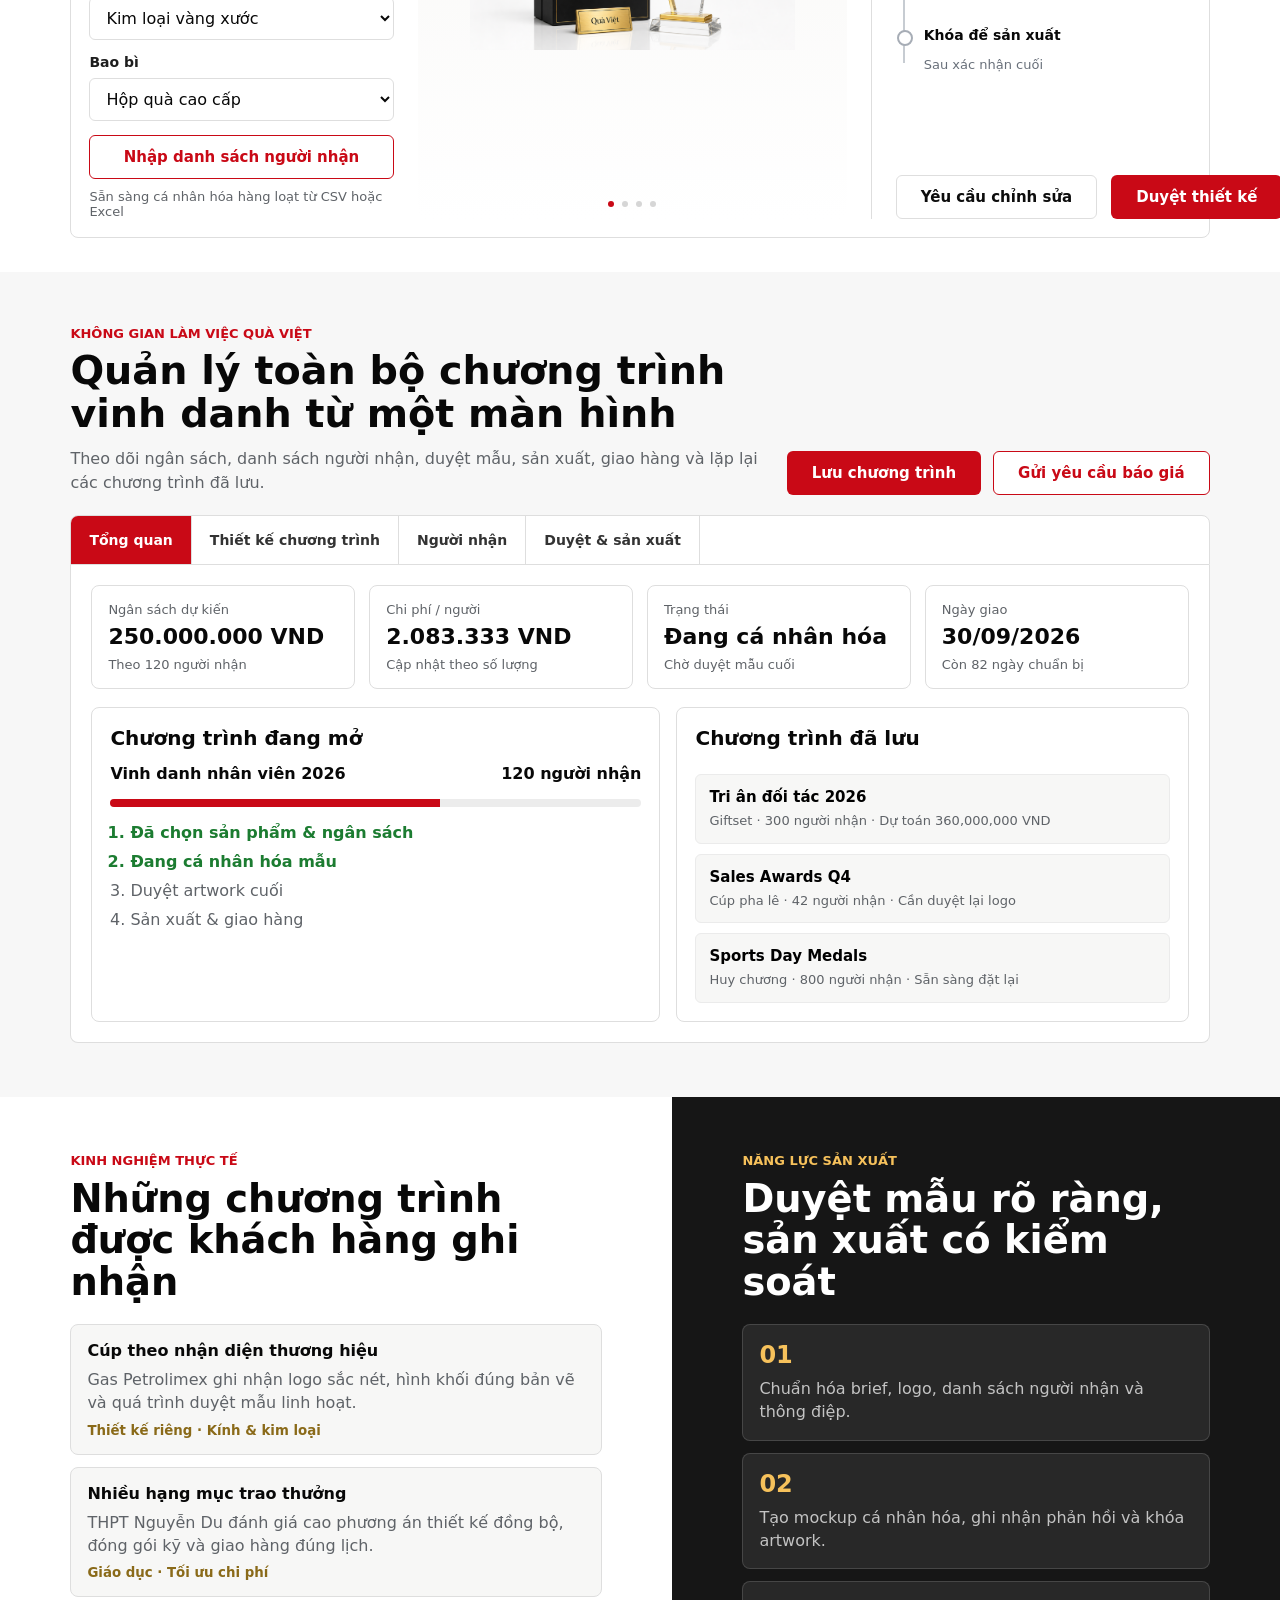
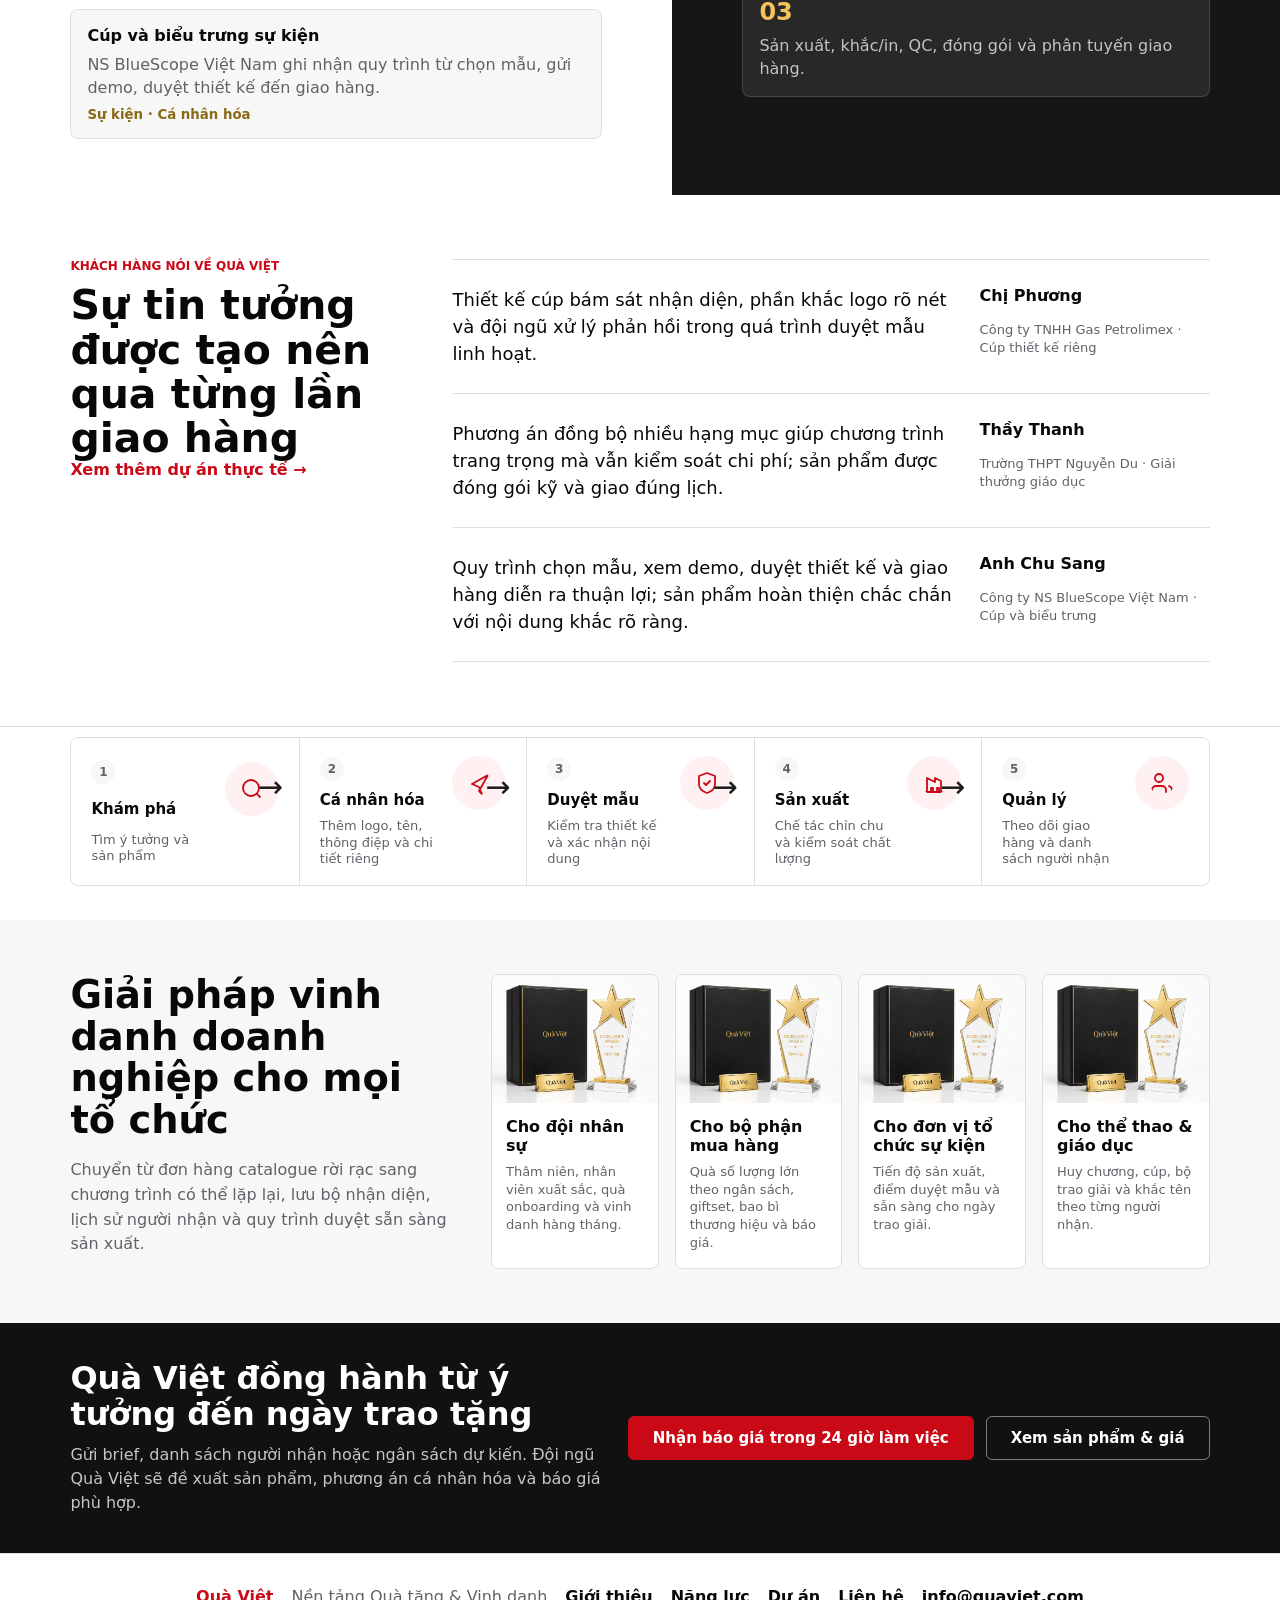
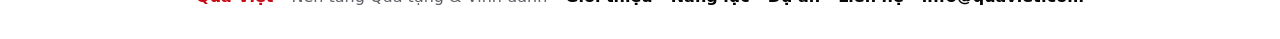
==== commit 73571bb9: "Add ten medal collection renders" ====
--- a/index.html
+++ b/index.html
@@ -212,7 +212,7 @@
 
         <div class="collection-rail" aria-label="Bộ sưu tập được chọn lọc">
           <button class="collection-button active" type="button" data-collection="all">
-            <strong>Khám phá tất cả</strong><span>25 sản phẩm tiêu biểu</span>
+            <strong>Khám phá tất cả</strong><span>34 sản phẩm tiêu biểu</span>
           </button>
           <button class="collection-button" type="button" data-collection="bestseller">
             <strong>Bán chạy</strong><span>Dễ chọn, phù hợp nhiều chương trình</span>
@@ -229,7 +229,7 @@
         </div>
 
         <div class="catalog-toolbar" aria-label="Danh mục sản phẩm">
-          <button class="filter-button active" type="button" data-filter="all">Tất cả <small>25</small></button>
+          <button class="filter-button active" type="button" data-filter="all">Tất cả <small>34</small></button>
           <button class="filter-button" type="button" data-filter="trophy">Trophy</button>
           <button class="filter-button" type="button" data-filter="award">Award</button>
           <button class="filter-button" type="button" data-filter="plaques">Plaque</button>
@@ -299,7 +299,7 @@
             <div class="results-heading">
               <div>
                 <span id="results-context">Catalogue Quà Việt</span>
-                <h3><strong id="results-count">25</strong> sản phẩm phù hợp</h3>
+                <h3><strong id="results-count">34</strong> sản phẩm phù hợp</h3>
               </div>
               <span>Hiển thị sản phẩm tiêu biểu theo dòng; màu sắc và kích thước nằm trong trang chi tiết.</span>
             </div>
@@ -361,23 +361,45 @@
               </div>
             </article>
 
-            <article class="product-card" data-category="medals" data-product="Huy chương giải đấu">
-              <img src="assets/product-medals.png" alt="Huy chương giải đấu Quà Việt" />
-              <div class="product-card-body">
-                <div data-label="Medal">
-                  <h3>Huy chương giải đấu</h3>
-                  <p>Bộ vàng, bạc, đồng cho thể thao, giáo dục, nội bộ doanh nghiệp.</p>
-                </div>
-                <dl>
-                  <div><dt>Giá tham khảo</dt><dd>75.000 - 260.000 VND</dd></div>
-                  <div><dt>MOQ</dt><dd>100+</dd></div>
-                  <div><dt>Cá nhân hóa</dt><dd>Logo, dây đeo, môn thi, năm tổ chức</dd></div>
-                </dl>
-                <div class="product-actions">
-                  <button class="button button-outline detail-product" type="button">Xem chi tiết</button>
-                  <button class="button button-primary personalize-product" type="button">Cá nhân hóa</button>
-                </div>
-              </div>
+            <article class="product-card" data-category="medals" data-product="Marathon Finisher">
+              <img src="assets/medal-marathon.jpg" alt="Huy chương chạy bộ Marathon Finisher Quà Việt" />
+              <div class="product-card-body"><div data-label="Running Medal"><h3>Marathon Finisher</h3><p>Huy chương hoàn thành cự ly với phù điêu vận động viên và tuyến đường sự kiện.</p></div><dl><div><dt>Giá tham khảo</dt><dd>95.000 - 260.000 VND</dd></div><div><dt>MOQ</dt><dd>200+</dd></div><div><dt>Cá nhân hóa</dt><dd>Cự ly, bản đồ, logo, dây sự kiện</dd></div></dl><div class="product-actions"><button class="button button-outline detail-product" type="button">Xem chi tiết</button><button class="button button-primary personalize-product" type="button">Cá nhân hóa</button></div></div>
+            </article>
+            <article class="product-card" data-category="medals" data-product="Championship Trio">
+              <img src="assets/medal-championship.jpg" alt="Bộ huy chương vàng bạc đồng Championship Trio Quà Việt" />
+              <div class="product-card-body"><div data-label="Tournament Medal"><h3>Championship Trio</h3><p>Bộ vàng, bạc, đồng cho bóng đá, thể thao phong trào và giải đấu doanh nghiệp.</p></div><dl><div><dt>Giá tham khảo</dt><dd>85.000 - 220.000 VND</dd></div><div><dt>MOQ</dt><dd>100+</dd></div><div><dt>Cá nhân hóa</dt><dd>Môn thi, hạng giải, logo và dây</dd></div></dl><div class="product-actions"><button class="button button-outline detail-product" type="button">Xem chi tiết</button><button class="button button-primary personalize-product" type="button">Cá nhân hóa</button></div></div>
+            </article>
+            <article class="product-card" data-category="medals" data-product="Corporate Excellence Medal">
+              <img src="assets/medal-corporate.jpg" alt="Huy chương vinh danh Corporate Excellence Quà Việt" />
+              <div class="product-card-body"><div data-label="Corporate Recognition"><h3>Corporate Excellence Medal</h3><p>Huy chương đồng xước và hộp xanh navy cho vinh danh nhân viên, đội nhóm.</p></div><dl><div><dt>Giá tham khảo</dt><dd>180.000 - 420.000 VND</dd></div><div><dt>MOQ</dt><dd>50+</dd></div><div><dt>Cá nhân hóa</dt><dd>Tên, danh hiệu, logo và hộp</dd></div></dl><div class="product-actions"><button class="button button-outline detail-product" type="button">Xem chi tiết</button><button class="button button-primary personalize-product" type="button">Cá nhân hóa</button></div></div>
+            </article>
+            <article class="product-card" data-category="medals" data-product="Academic Achievement">
+              <img src="assets/medal-academic.jpg" alt="Huy chương thành tích học thuật Academic Achievement Quà Việt" />
+              <div class="product-card-body"><div data-label="Education Medal"><h3>Academic Achievement</h3><p>Bộ huy chương học thuật cho trường học, đại học và cuộc thi kiến thức.</p></div><dl><div><dt>Giá tham khảo</dt><dd>75.000 - 190.000 VND</dd></div><div><dt>MOQ</dt><dd>100+</dd></div><div><dt>Cá nhân hóa</dt><dd>Tên trường, môn thi, niên khóa</dd></div></dl><div class="product-actions"><button class="button button-outline detail-product" type="button">Xem chi tiết</button><button class="button button-primary personalize-product" type="button">Cá nhân hóa</button></div></div>
+            </article>
+            <article class="product-card" data-category="medals" data-product="Esports Arena">
+              <img src="assets/medal-esports.jpg" alt="Huy chương thể thao điện tử Esports Arena Quà Việt" />
+              <div class="product-card-body"><div data-label="Esports Medal"><h3>Esports Arena</h3><p>Huy chương hình khối mạnh với dây cyan-magenta cho giải đấu gaming hiện đại.</p></div><dl><div><dt>Giá tham khảo</dt><dd>120.000 - 320.000 VND</dd></div><div><dt>MOQ</dt><dd>100+</dd></div><div><dt>Cá nhân hóa</dt><dd>Biểu tượng game, hạng đấu, dây dệt</dd></div></dl><div class="product-actions"><button class="button button-outline detail-product" type="button">Xem chi tiết</button><button class="button button-primary personalize-product" type="button">Cá nhân hóa</button></div></div>
+            </article>
+            <article class="product-card" data-category="medals" data-product="Cycling Challenge">
+              <img src="assets/medal-cycling.jpg" alt="Huy chương đua xe đạp Cycling Challenge Quà Việt" />
+              <div class="product-card-body"><div data-label="Cycling Medal"><h3>Cycling Challenge</h3><p>Huy chương gunmetal với phù điêu bánh xe và cung đường núi cho giải đạp xe.</p></div><dl><div><dt>Giá tham khảo</dt><dd>110.000 - 280.000 VND</dd></div><div><dt>MOQ</dt><dd>150+</dd></div><div><dt>Cá nhân hóa</dt><dd>Cung đường, cự ly, logo và số mùa</dd></div></dl><div class="product-actions"><button class="button button-outline detail-product" type="button">Xem chi tiết</button><button class="button button-primary personalize-product" type="button">Cá nhân hóa</button></div></div>
+            </article>
+            <article class="product-card" data-category="medals" data-product="Aquatic Championship">
+              <img src="assets/medal-aquatic.jpg" alt="Bộ huy chương bơi lội Aquatic Championship Quà Việt" />
+              <div class="product-card-body"><div data-label="Swimming Medal"><h3>Aquatic Championship</h3><p>Bộ vàng, bạc, đồng với phù điêu sóng nước dành cho giải bơi các cấp.</p></div><dl><div><dt>Giá tham khảo</dt><dd>85.000 - 230.000 VND</dd></div><div><dt>MOQ</dt><dd>100+</dd></div><div><dt>Cá nhân hóa</dt><dd>Cự ly, nội dung bơi, logo và dây</dd></div></dl><div class="product-actions"><button class="button button-outline detail-product" type="button">Xem chi tiết</button><button class="button button-primary personalize-product" type="button">Cá nhân hóa</button></div></div>
+            </article>
+            <article class="product-card" data-category="medals" data-product="Kids Fun Run">
+              <img src="assets/medal-kids.jpg" alt="Huy chương trẻ em Kids Fun Run Quà Việt" />
+              <div class="product-card-body"><div data-label="Kids Medal"><h3>Kids Fun Run</h3><p>Huy chương men màu hình ngôi sao cho ngày hội thiếu nhi và giải chạy gia đình.</p></div><dl><div><dt>Giá tham khảo</dt><dd>65.000 - 160.000 VND</dd></div><div><dt>MOQ</dt><dd>200+</dd></div><div><dt>Cá nhân hóa</dt><dd>Màu men, linh vật, tên sự kiện</dd></div></dl><div class="product-actions"><button class="button button-outline detail-product" type="button">Xem chi tiết</button><button class="button button-primary personalize-product" type="button">Cá nhân hóa</button></div></div>
+            </article>
+            <article class="product-card" data-category="medals" data-product="Heritage Commemorative">
+              <img src="assets/medal-heritage.jpg" alt="Huy chương kỷ niệm Heritage Commemorative Quà Việt" />
+              <div class="product-card-body"><div data-label="Premium Medal"><h3>Heritage Commemorative</h3><p>Huy chương đồng cổ cỡ lớn trong hộp gỗ cho lễ kỷ niệm và sự kiện cấp cao.</p></div><dl><div><dt>Giá tham khảo</dt><dd>450.000 - 1.200.000 VND</dd></div><div><dt>MOQ</dt><dd>30+</dd></div><div><dt>Cá nhân hóa</dt><dd>Kiến trúc, chân dung, số năm, hộp gỗ</dd></div></dl><div class="product-actions"><button class="button button-outline detail-product" type="button">Xem chi tiết</button><button class="button button-primary personalize-product" type="button">Cá nhân hóa</button></div></div>
+            </article>
+            <article class="product-card" data-category="medals" data-product="Custom Brand Shape">
+              <img src="assets/medal-custom.jpg" alt="Huy chương thiết kế riêng Custom Brand Shape Quà Việt" />
+              <div class="product-card-body"><div data-label="Custom Medal"><h3>Custom Brand Shape</h3><p>Huy chương cắt theo logo hoặc biểu tượng sự kiện với men màu và dây riêng.</p></div><dl><div><dt>Giá tham khảo</dt><dd>150.000 - 450.000 VND</dd></div><div><dt>MOQ</dt><dd>100+</dd></div><div><dt>Cá nhân hóa</dt><dd>Hình dáng, men màu, logo, dây dệt</dd></div></dl><div class="product-actions"><button class="button button-outline detail-product" type="button">Xem chi tiết</button><button class="button button-primary personalize-product" type="button">Cá nhân hóa</button></div></div>
             </article>
 
             <article class="product-card" data-category="custom" data-product="Custom Branded Trophy/Award">
@@ -1089,6 +1111,6 @@
       </div>
     </aside>
 
-    <script src="app.js?v=corporate10"></script>
+    <script src="app.js?v=medals10"></script>
   </body>
 </html>
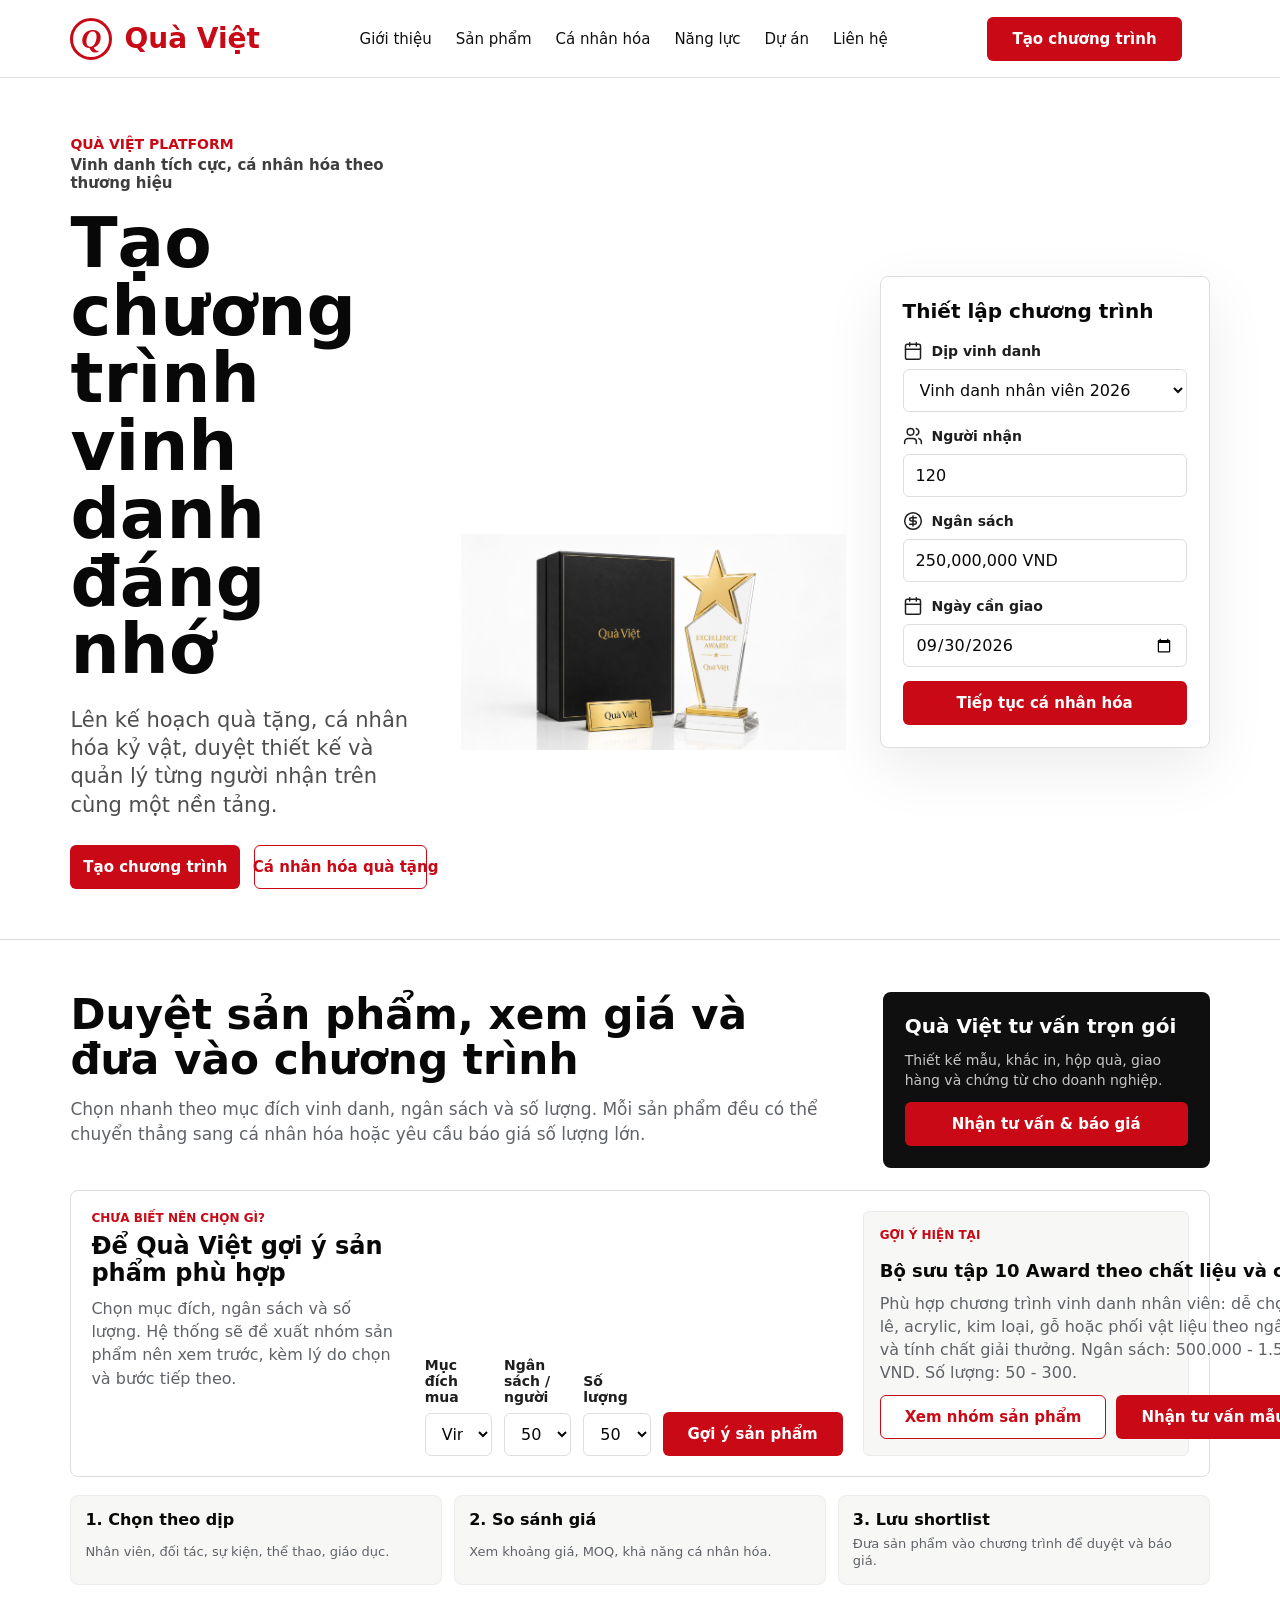
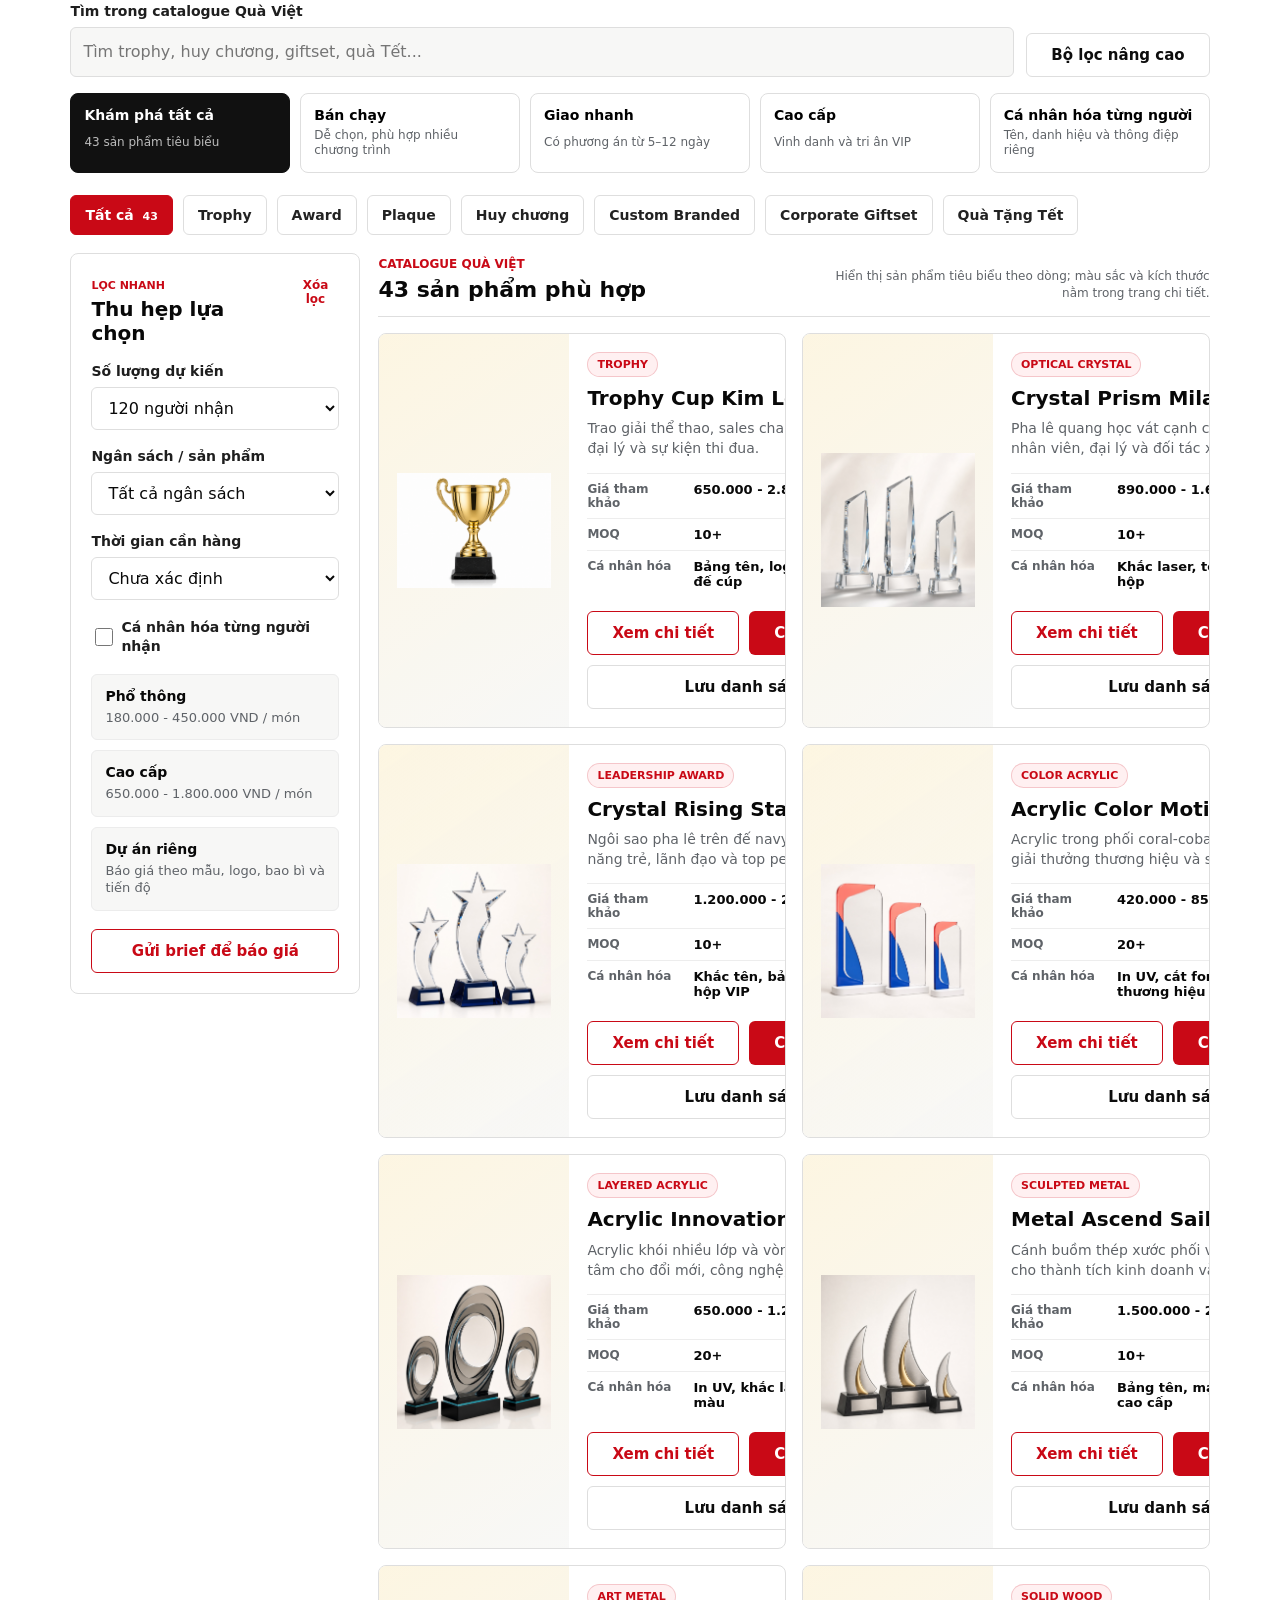
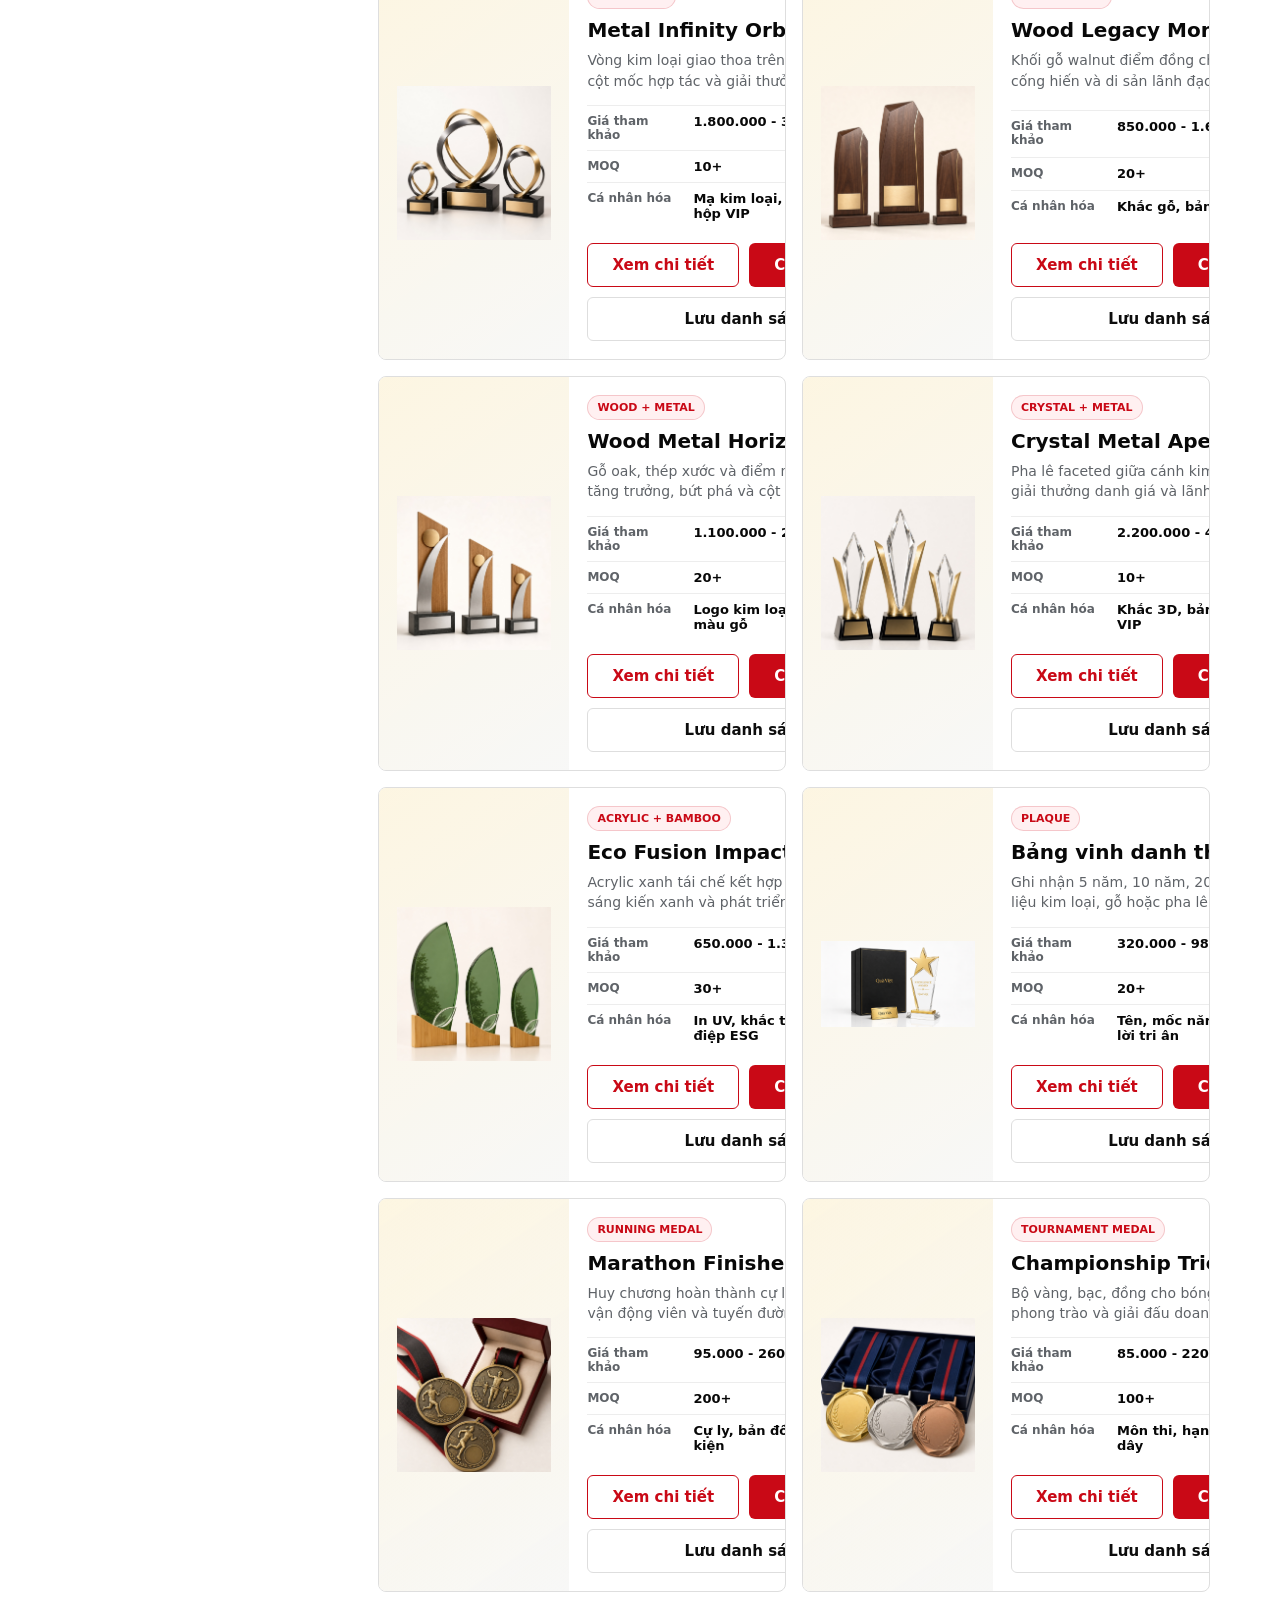
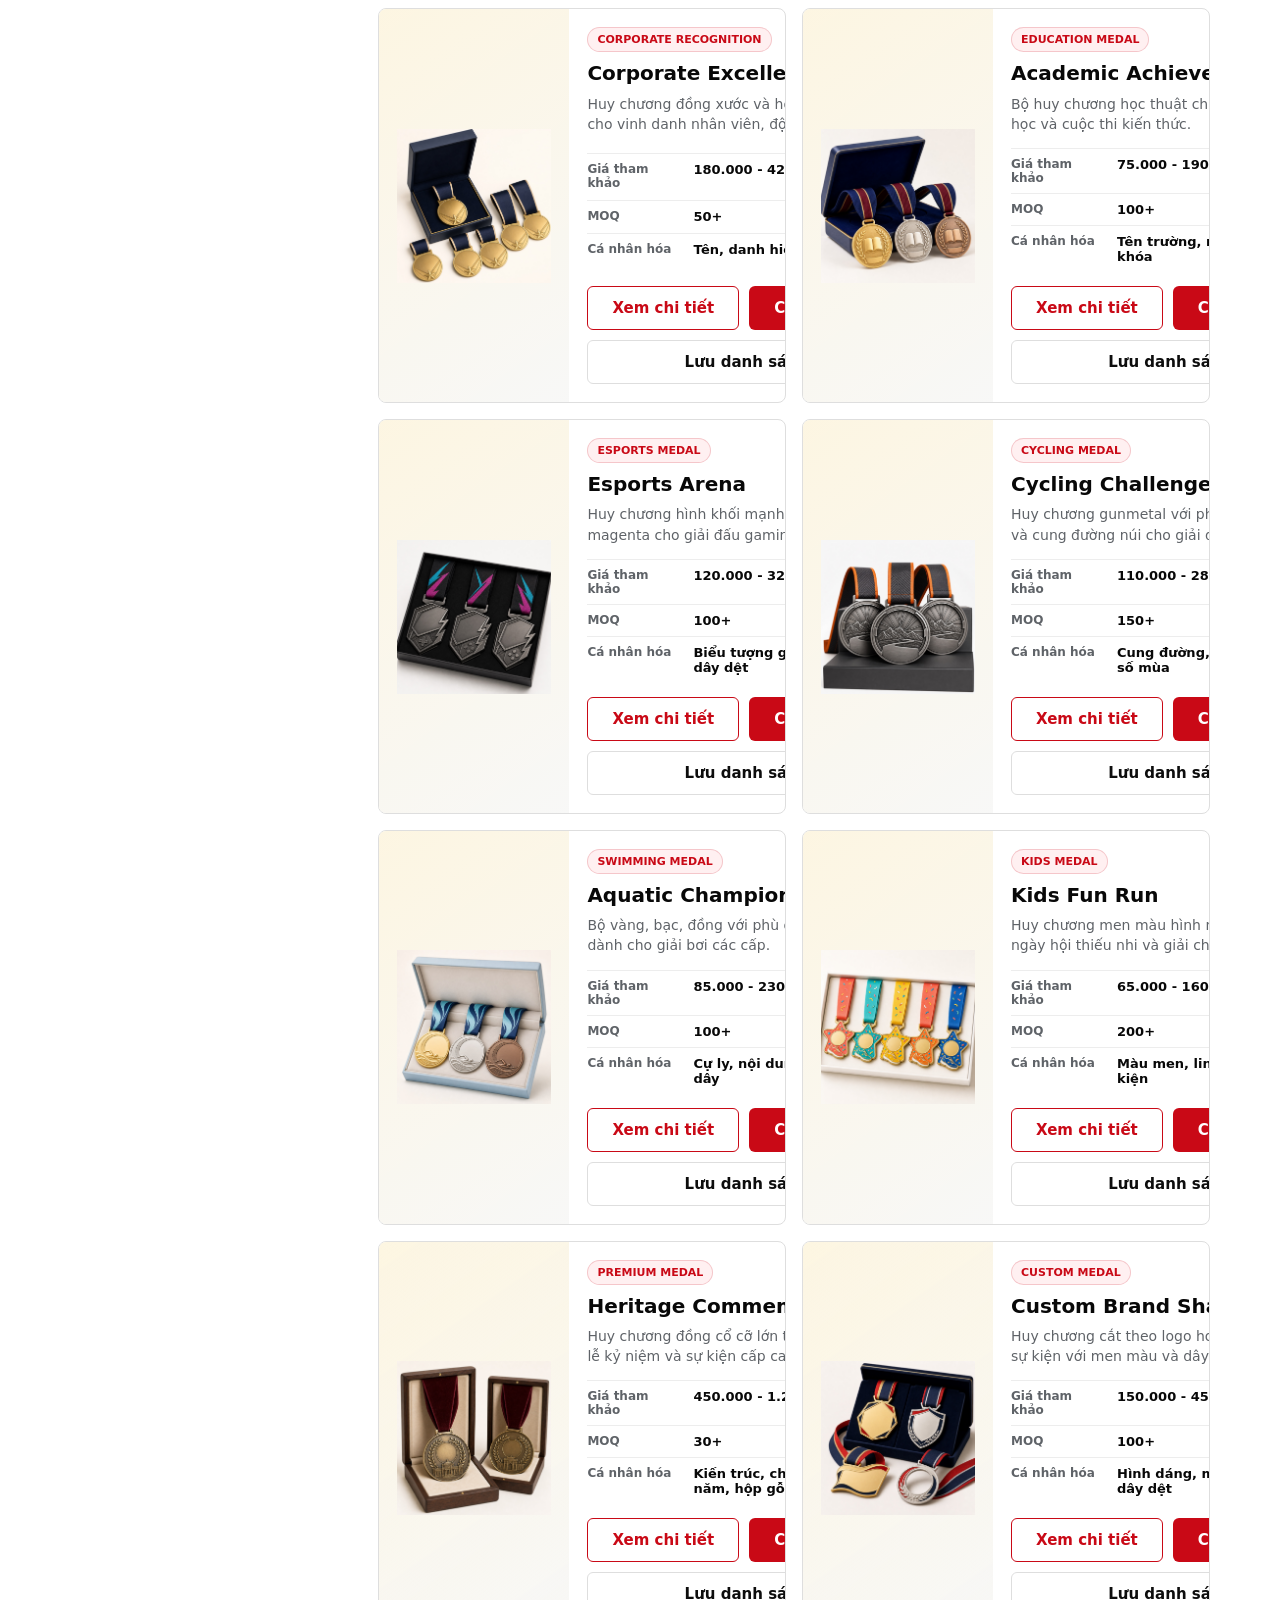
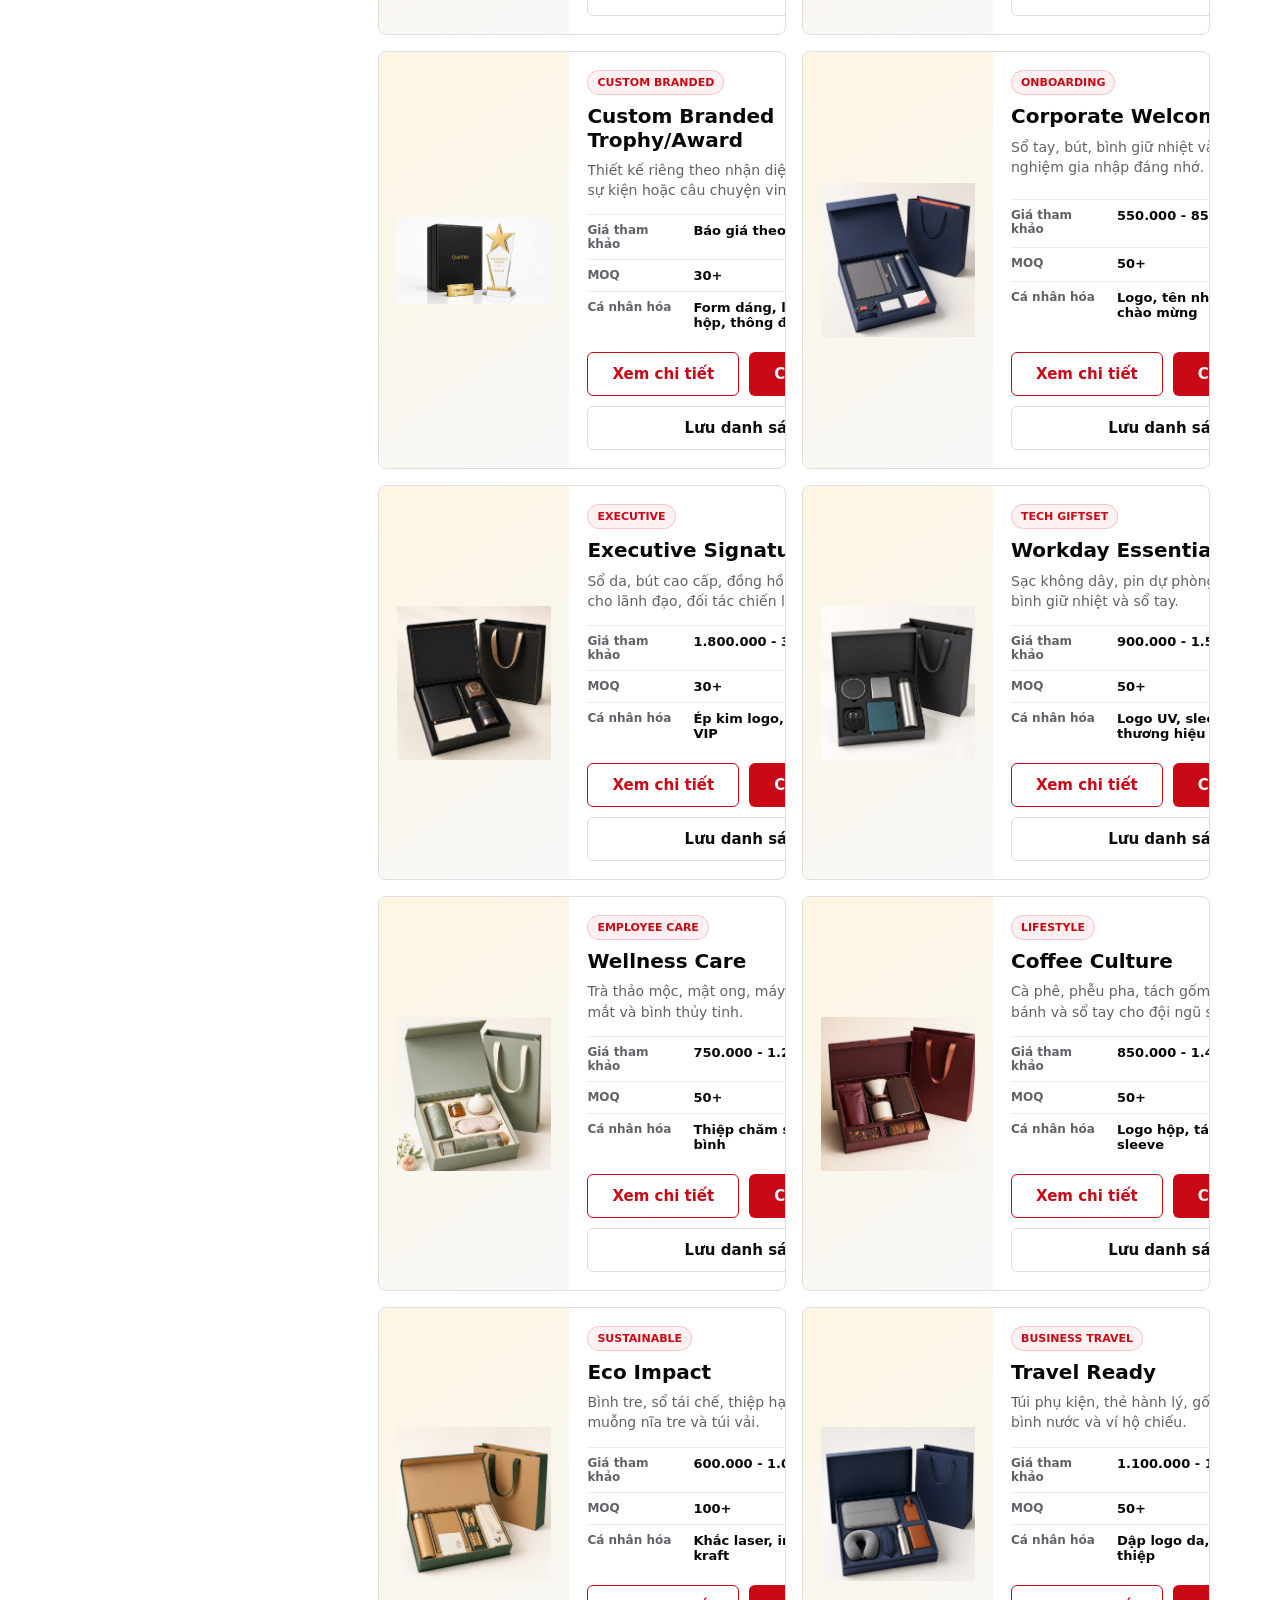
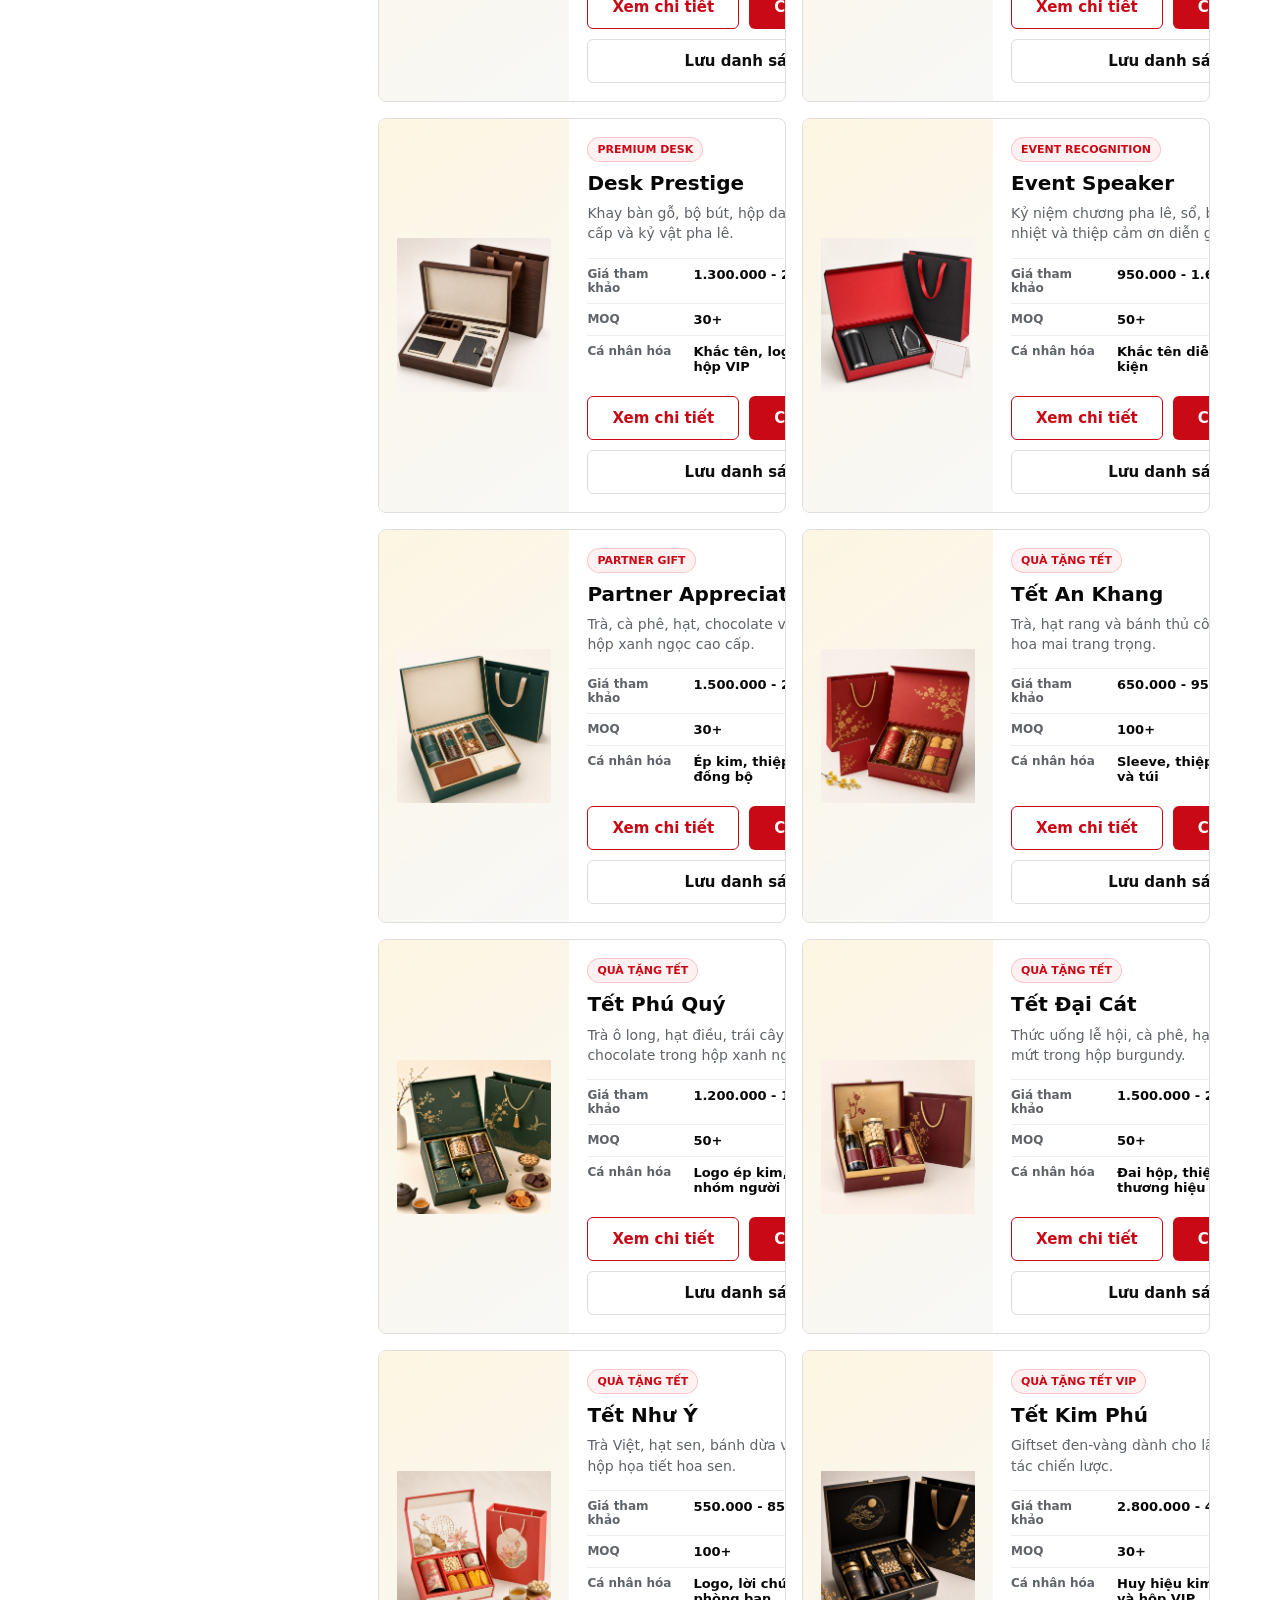
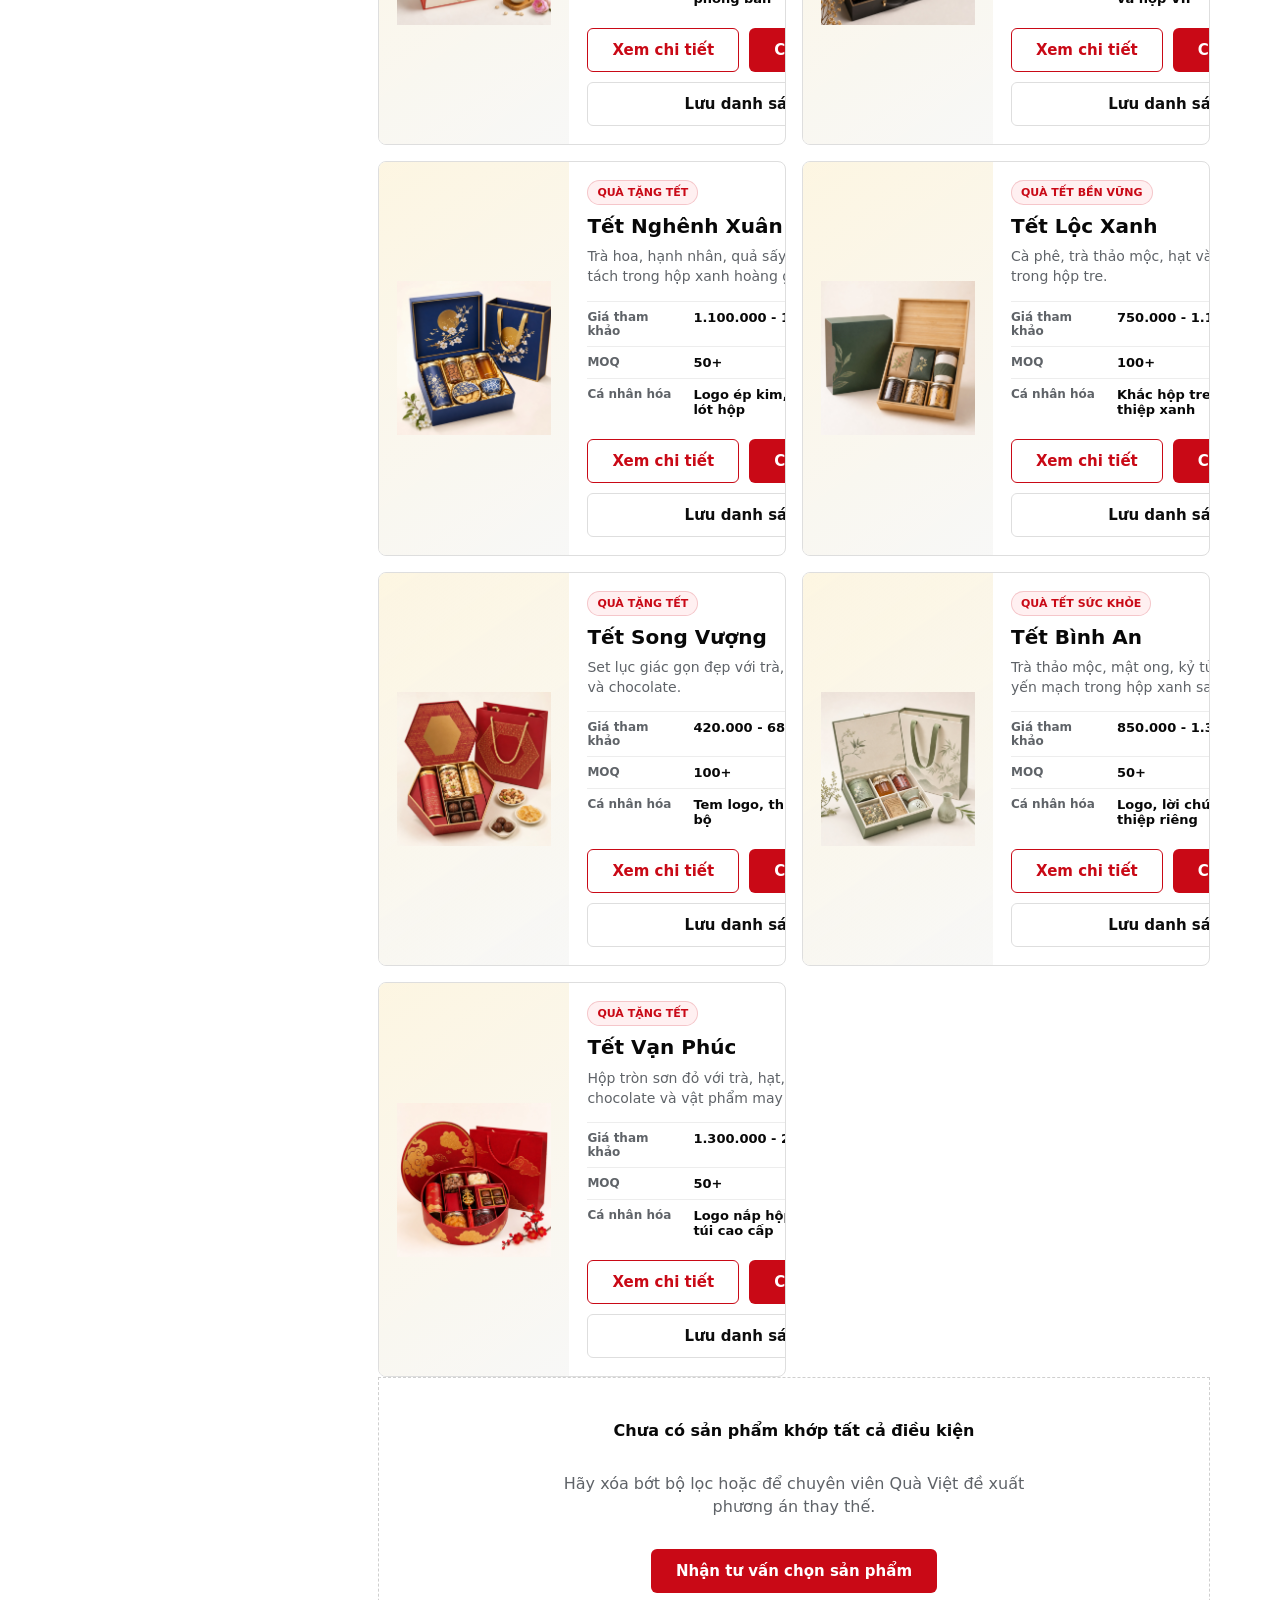
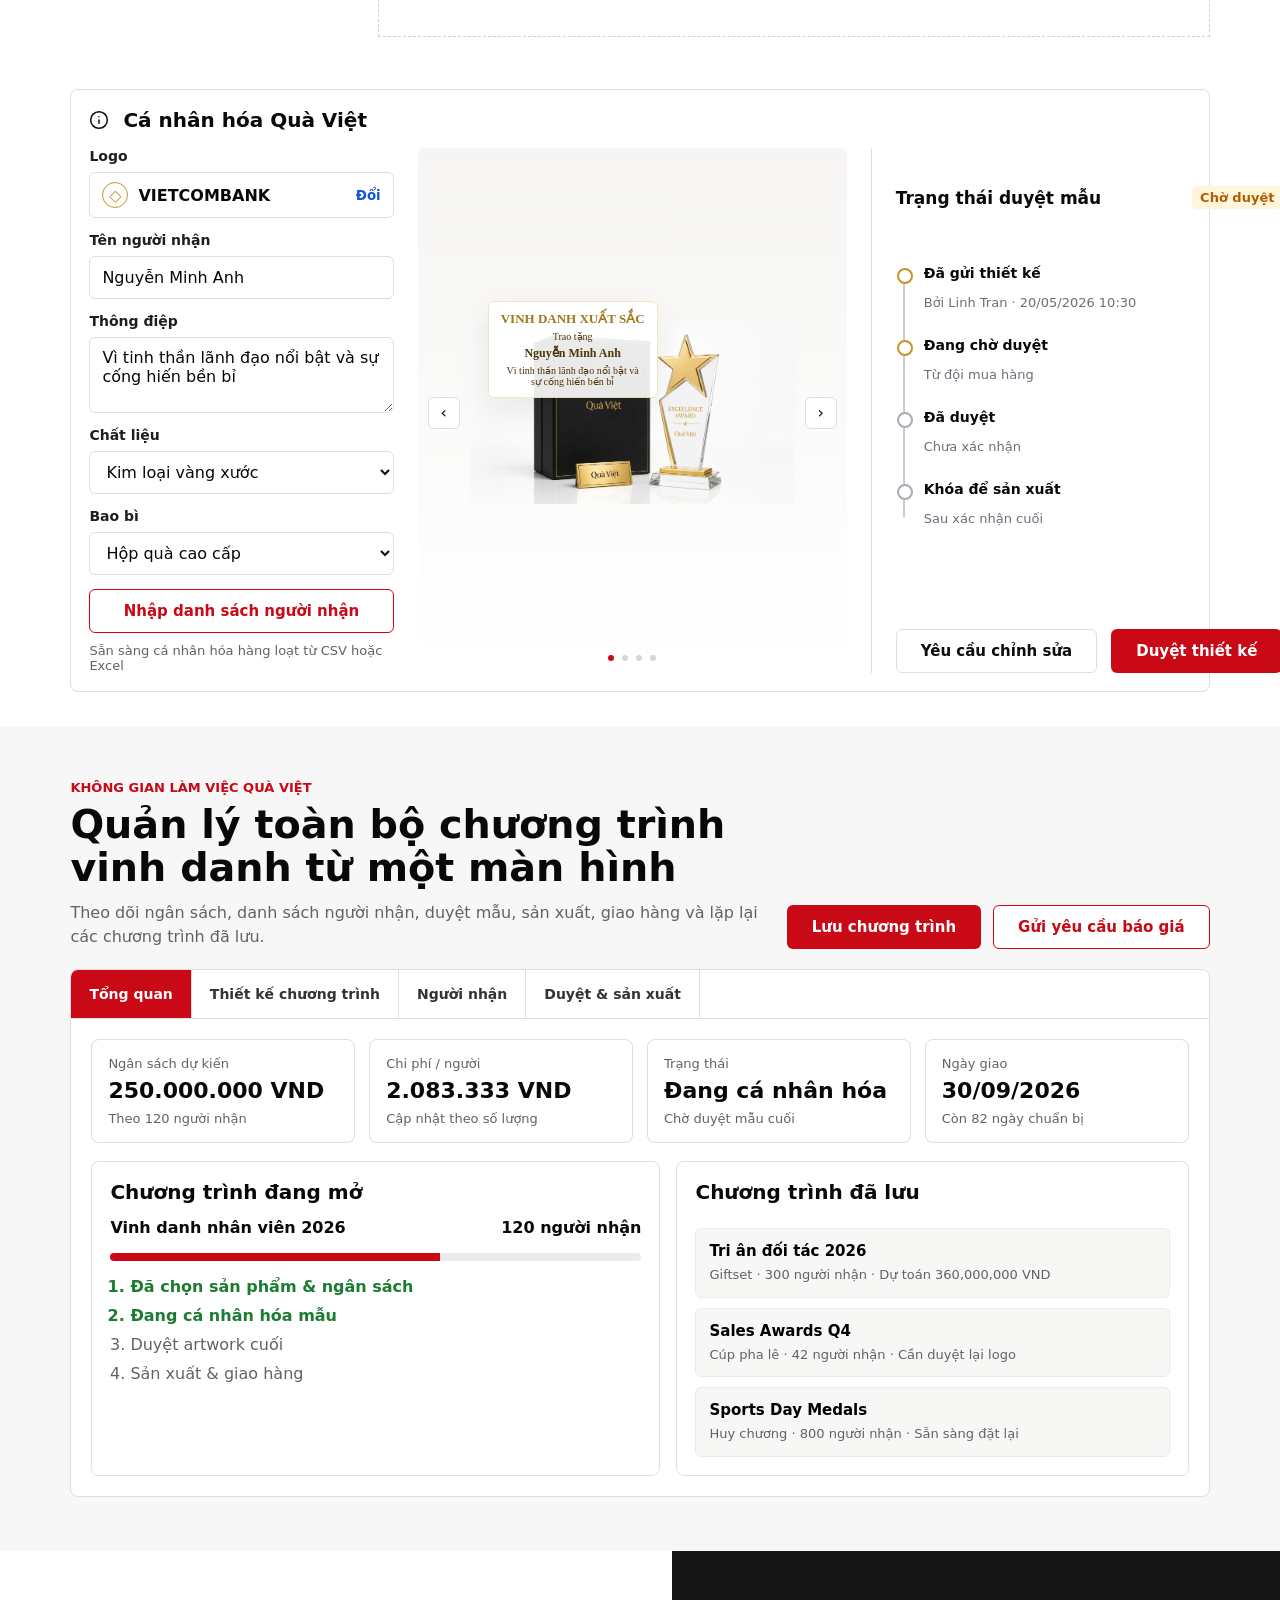
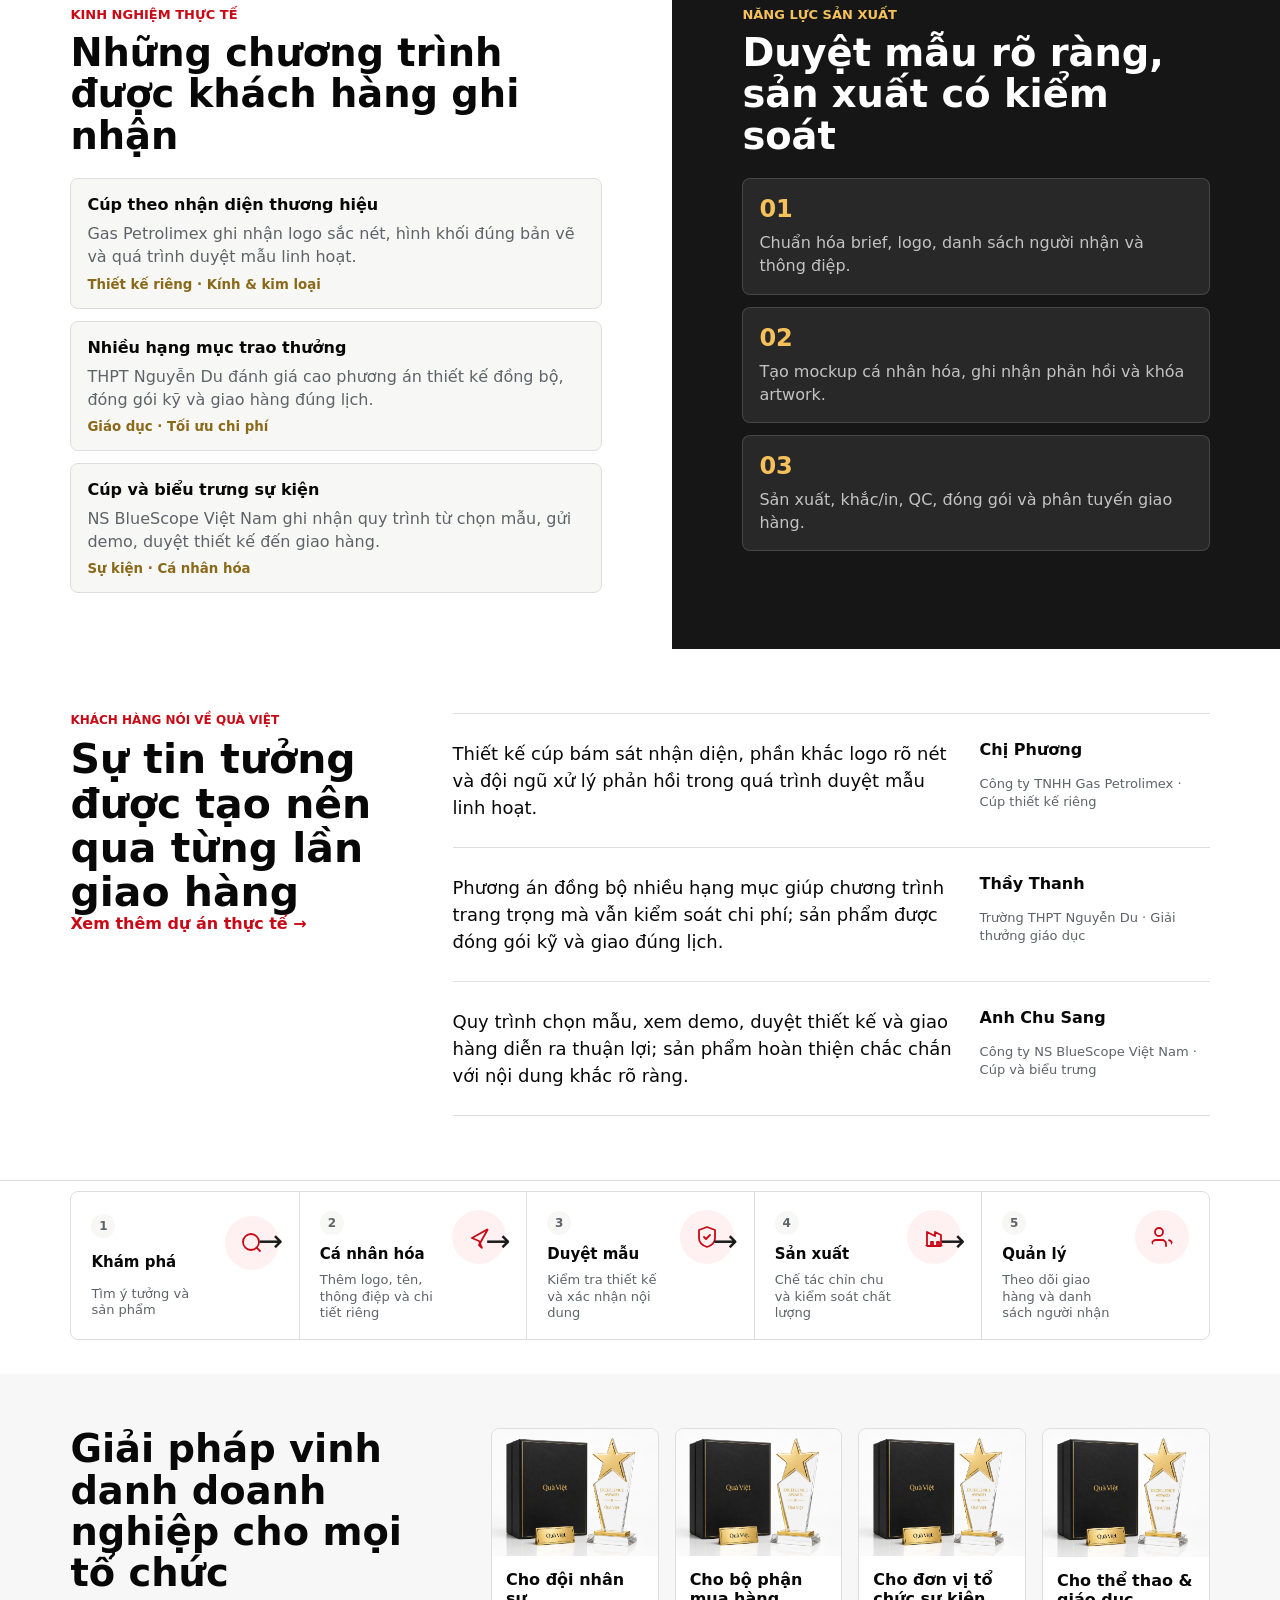
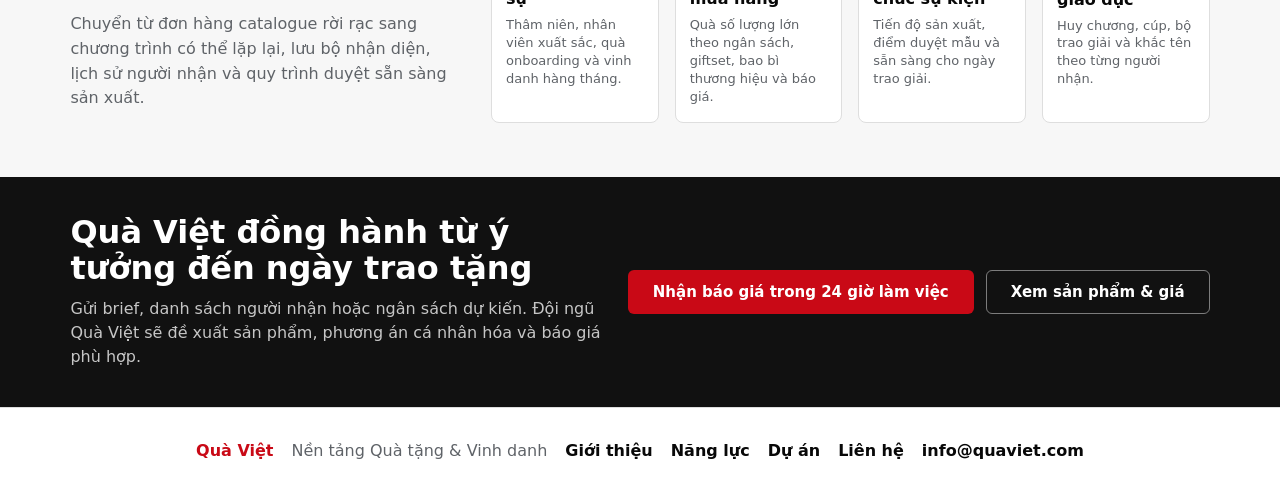
==== commit 7167e4c3: "Add ten mixed-material award renders" ====
--- a/index.html
+++ b/index.html
@@ -212,7 +212,7 @@
 
         <div class="collection-rail" aria-label="Bộ sưu tập được chọn lọc">
           <button class="collection-button active" type="button" data-collection="all">
-            <strong>Khám phá tất cả</strong><span>34 sản phẩm tiêu biểu</span>
+            <strong>Khám phá tất cả</strong><span>43 sản phẩm tiêu biểu</span>
           </button>
           <button class="collection-button" type="button" data-collection="bestseller">
             <strong>Bán chạy</strong><span>Dễ chọn, phù hợp nhiều chương trình</span>
@@ -229,7 +229,7 @@
         </div>
 
         <div class="catalog-toolbar" aria-label="Danh mục sản phẩm">
-          <button class="filter-button active" type="button" data-filter="all">Tất cả <small>34</small></button>
+          <button class="filter-button active" type="button" data-filter="all">Tất cả <small>43</small></button>
           <button class="filter-button" type="button" data-filter="trophy">Trophy</button>
           <button class="filter-button" type="button" data-filter="award">Award</button>
           <button class="filter-button" type="button" data-filter="plaques">Plaque</button>
@@ -299,7 +299,7 @@
             <div class="results-heading">
               <div>
                 <span id="results-context">Catalogue Quà Việt</span>
-                <h3><strong id="results-count">34</strong> sản phẩm phù hợp</h3>
+                <h3><strong id="results-count">43</strong> sản phẩm phù hợp</h3>
               </div>
               <span>Hiển thị sản phẩm tiêu biểu theo dòng; màu sắc và kích thước nằm trong trang chi tiết.</span>
             </div>
@@ -323,23 +323,45 @@
               </div>
             </article>
 
-            <article class="product-card" data-category="award" data-product="Award Pha Lê Milano">
-              <img src="assets/quaviet-recognition-award.png" alt="Award pha lê Milano Quà Việt" />
-              <div class="product-card-body">
-                <div data-label="Award">
-                  <h3>Award Pha Lê Milano</h3>
-                  <p>Vinh danh nhân viên xuất sắc, lãnh đạo dự án, đại lý tiêu biểu.</p>
-                </div>
-                <dl>
-                  <div><dt>Giá tham khảo</dt><dd>890.000 - 1.650.000 VND</dd></div>
-                  <div><dt>MOQ</dt><dd>10+</dd></div>
-                  <div><dt>Cá nhân hóa</dt><dd>Logo, tên, danh hiệu, hộp</dd></div>
-                </dl>
-                <div class="product-actions">
-                  <button class="button button-outline detail-product" type="button">Xem chi tiết</button>
-                  <button class="button button-primary personalize-product" type="button">Cá nhân hóa</button>
-                </div>
-              </div>
+            <article class="product-card" data-category="award" data-product="Crystal Prism Milano">
+              <img src="assets/award-crystal-prism.jpg" alt="Award pha lê Crystal Prism Milano Quà Việt" />
+              <div class="product-card-body"><div data-label="Optical Crystal"><h3>Crystal Prism Milano</h3><p>Pha lê quang học vát cạnh cho vinh danh nhân viên, đại lý và đối tác xuất sắc.</p></div><dl><div><dt>Giá tham khảo</dt><dd>890.000 - 1.650.000 VND</dd></div><div><dt>MOQ</dt><dd>10+</dd></div><div><dt>Cá nhân hóa</dt><dd>Khắc laser, tên, danh hiệu, hộp</dd></div></dl><div class="product-actions"><button class="button button-outline detail-product" type="button">Xem chi tiết</button><button class="button button-primary personalize-product" type="button">Cá nhân hóa</button></div></div>
+            </article>
+            <article class="product-card" data-category="award" data-product="Crystal Rising Star">
+              <img src="assets/award-crystal-star.jpg" alt="Award pha lê Crystal Rising Star Quà Việt" />
+              <div class="product-card-body"><div data-label="Leadership Award"><h3>Crystal Rising Star</h3><p>Ngôi sao pha lê trên đế navy dành cho tài năng trẻ, lãnh đạo và top performer.</p></div><dl><div><dt>Giá tham khảo</dt><dd>1.200.000 - 2.400.000 VND</dd></div><div><dt>MOQ</dt><dd>10+</dd></div><div><dt>Cá nhân hóa</dt><dd>Khắc tên, bảng kim loại và hộp VIP</dd></div></dl><div class="product-actions"><button class="button button-outline detail-product" type="button">Xem chi tiết</button><button class="button button-primary personalize-product" type="button">Cá nhân hóa</button></div></div>
+            </article>
+            <article class="product-card" data-category="award" data-product="Acrylic Color Motion">
+              <img src="assets/award-acrylic-color.jpg" alt="Award acrylic màu Acrylic Color Motion Quà Việt" />
+              <div class="product-card-body"><div data-label="Color Acrylic"><h3>Acrylic Color Motion</h3><p>Acrylic trong phối coral-cobalt hiện đại cho giải thưởng thương hiệu và sự kiện trẻ.</p></div><dl><div><dt>Giá tham khảo</dt><dd>420.000 - 850.000 VND</dd></div><div><dt>MOQ</dt><dd>20+</dd></div><div><dt>Cá nhân hóa</dt><dd>In UV, cắt form và màu thương hiệu</dd></div></dl><div class="product-actions"><button class="button button-outline detail-product" type="button">Xem chi tiết</button><button class="button button-primary personalize-product" type="button">Cá nhân hóa</button></div></div>
+            </article>
+            <article class="product-card" data-category="award" data-product="Acrylic Innovation Orbit">
+              <img src="assets/award-acrylic-orbit.jpg" alt="Award acrylic nhiều lớp Innovation Orbit Quà Việt" />
+              <div class="product-card-body"><div data-label="Layered Acrylic"><h3>Acrylic Innovation Orbit</h3><p>Acrylic khói nhiều lớp và vòng tròn trung tâm cho đổi mới, công nghệ, sáng tạo.</p></div><dl><div><dt>Giá tham khảo</dt><dd>650.000 - 1.200.000 VND</dd></div><div><dt>MOQ</dt><dd>20+</dd></div><div><dt>Cá nhân hóa</dt><dd>In UV, khắc laser và viền màu</dd></div></dl><div class="product-actions"><button class="button button-outline detail-product" type="button">Xem chi tiết</button><button class="button button-primary personalize-product" type="button">Cá nhân hóa</button></div></div>
+            </article>
+            <article class="product-card" data-category="award" data-product="Metal Ascend Sail">
+              <img src="assets/award-metal-sail.jpg" alt="Award kim loại Metal Ascend Sail Quà Việt" />
+              <div class="product-card-body"><div data-label="Sculpted Metal"><h3>Metal Ascend Sail</h3><p>Cánh buồm thép xước phối vàng champagne cho thành tích kinh doanh và lãnh đạo.</p></div><dl><div><dt>Giá tham khảo</dt><dd>1.500.000 - 2.800.000 VND</dd></div><div><dt>MOQ</dt><dd>10+</dd></div><div><dt>Cá nhân hóa</dt><dd>Bảng tên, mạ màu và hộp cao cấp</dd></div></dl><div class="product-actions"><button class="button button-outline detail-product" type="button">Xem chi tiết</button><button class="button button-primary personalize-product" type="button">Cá nhân hóa</button></div></div>
+            </article>
+            <article class="product-card" data-category="award" data-product="Metal Infinity Orbit">
+              <img src="assets/award-metal-orbit.jpg" alt="Award điêu khắc kim loại Infinity Orbit Quà Việt" />
+              <div class="product-card-body"><div data-label="Art Metal"><h3>Metal Infinity Orbit</h3><p>Vòng kim loại giao thoa trên đế granite cho cột mốc hợp tác và giải thưởng cấp cao.</p></div><dl><div><dt>Giá tham khảo</dt><dd>1.800.000 - 3.500.000 VND</dd></div><div><dt>MOQ</dt><dd>10+</dd></div><div><dt>Cá nhân hóa</dt><dd>Mạ kim loại, bảng tên và hộp VIP</dd></div></dl><div class="product-actions"><button class="button button-outline detail-product" type="button">Xem chi tiết</button><button class="button button-primary personalize-product" type="button">Cá nhân hóa</button></div></div>
+            </article>
+            <article class="product-card" data-category="award" data-product="Wood Legacy Monolith">
+              <img src="assets/award-wood-legacy.jpg" alt="Award gỗ Wood Legacy Monolith Quà Việt" />
+              <div class="product-card-body"><div data-label="Solid Wood"><h3>Wood Legacy Monolith</h3><p>Khối gỗ walnut điểm đồng cho thâm niên, cống hiến và di sản lãnh đạo.</p></div><dl><div><dt>Giá tham khảo</dt><dd>850.000 - 1.600.000 VND</dd></div><div><dt>MOQ</dt><dd>20+</dd></div><div><dt>Cá nhân hóa</dt><dd>Khắc gỗ, bảng đồng và hộp</dd></div></dl><div class="product-actions"><button class="button button-outline detail-product" type="button">Xem chi tiết</button><button class="button button-primary personalize-product" type="button">Cá nhân hóa</button></div></div>
+            </article>
+            <article class="product-card" data-category="award" data-product="Wood Metal Horizon">
+              <img src="assets/award-wood-metal.jpg" alt="Award gỗ kim loại Wood Metal Horizon Quà Việt" />
+              <div class="product-card-body"><div data-label="Wood + Metal"><h3>Wood Metal Horizon</h3><p>Gỗ oak, thép xước và điểm nhấn vàng cho tăng trưởng, bứt phá và cột mốc mới.</p></div><dl><div><dt>Giá tham khảo</dt><dd>1.100.000 - 2.100.000 VND</dd></div><div><dt>MOQ</dt><dd>20+</dd></div><div><dt>Cá nhân hóa</dt><dd>Logo kim loại, khắc tên và màu gỗ</dd></div></dl><div class="product-actions"><button class="button button-outline detail-product" type="button">Xem chi tiết</button><button class="button button-primary personalize-product" type="button">Cá nhân hóa</button></div></div>
+            </article>
+            <article class="product-card" data-category="award" data-product="Crystal Metal Apex">
+              <img src="assets/award-crystal-metal.jpg" alt="Award pha lê kim loại Crystal Metal Apex Quà Việt" />
+              <div class="product-card-body"><div data-label="Crystal + Metal"><h3>Crystal Metal Apex</h3><p>Pha lê faceted giữa cánh kim loại vàng cho giải thưởng danh giá và lãnh đạo cấp cao.</p></div><dl><div><dt>Giá tham khảo</dt><dd>2.200.000 - 4.200.000 VND</dd></div><div><dt>MOQ</dt><dd>10+</dd></div><div><dt>Cá nhân hóa</dt><dd>Khắc 3D, bảng tên và hộp VIP</dd></div></dl><div class="product-actions"><button class="button button-outline detail-product" type="button">Xem chi tiết</button><button class="button button-primary personalize-product" type="button">Cá nhân hóa</button></div></div>
+            </article>
+            <article class="product-card" data-category="award" data-product="Eco Fusion Impact">
+              <img src="assets/award-eco-fusion.jpg" alt="Award acrylic gỗ Eco Fusion Impact Quà Việt" />
+              <div class="product-card-body"><div data-label="Acrylic + Bamboo"><h3>Eco Fusion Impact</h3><p>Acrylic xanh tái chế kết hợp tre cho ESG, sáng kiến xanh và phát triển bền vững.</p></div><dl><div><dt>Giá tham khảo</dt><dd>650.000 - 1.300.000 VND</dd></div><div><dt>MOQ</dt><dd>30+</dd></div><div><dt>Cá nhân hóa</dt><dd>In UV, khắc tre và thông điệp ESG</dd></div></dl><div class="product-actions"><button class="button button-outline detail-product" type="button">Xem chi tiết</button><button class="button button-primary personalize-product" type="button">Cá nhân hóa</button></div></div>
             </article>
 
             <article class="product-card" data-category="plaques" data-product="Bảng vinh danh thâm niên">
@@ -1111,6 +1133,6 @@
       </div>
     </aside>
 
-    <script src="app.js?v=medals10"></script>
+    <script src="app.js?v=awards10"></script>
   </body>
 </html>
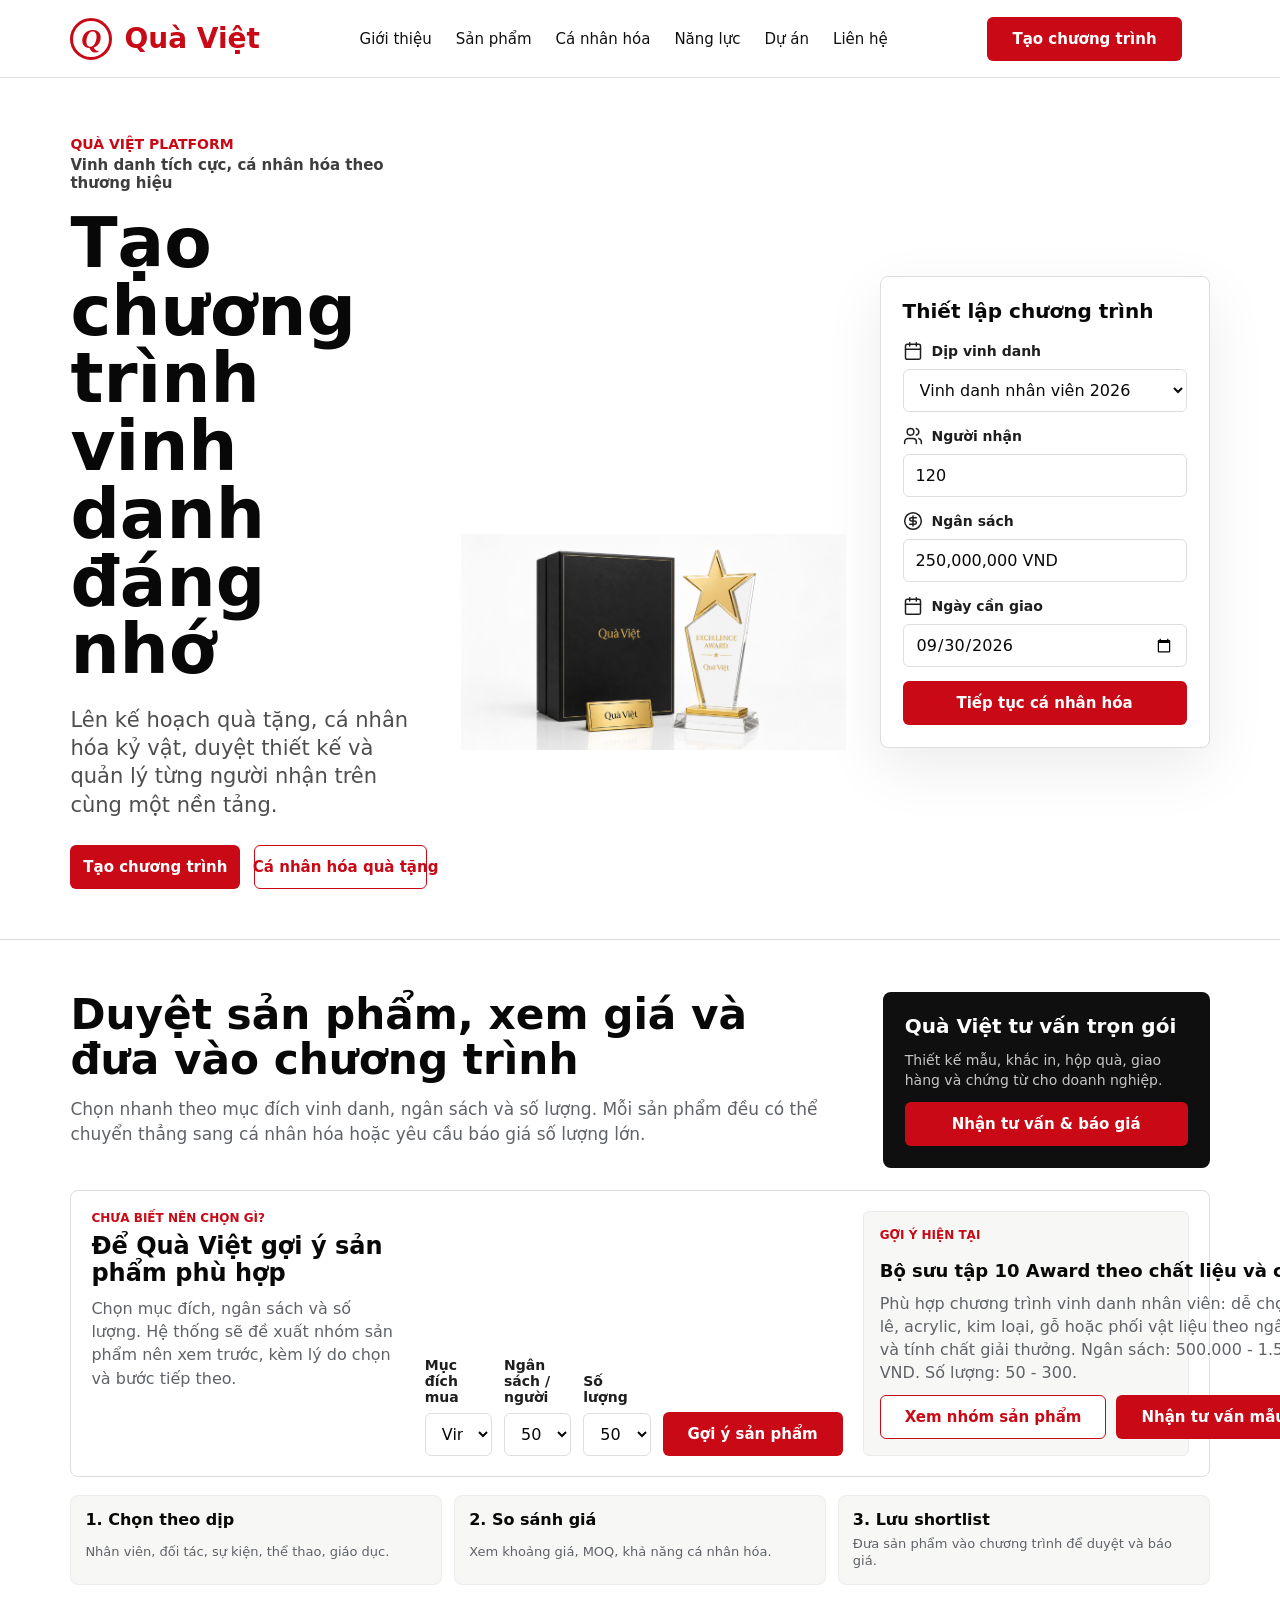
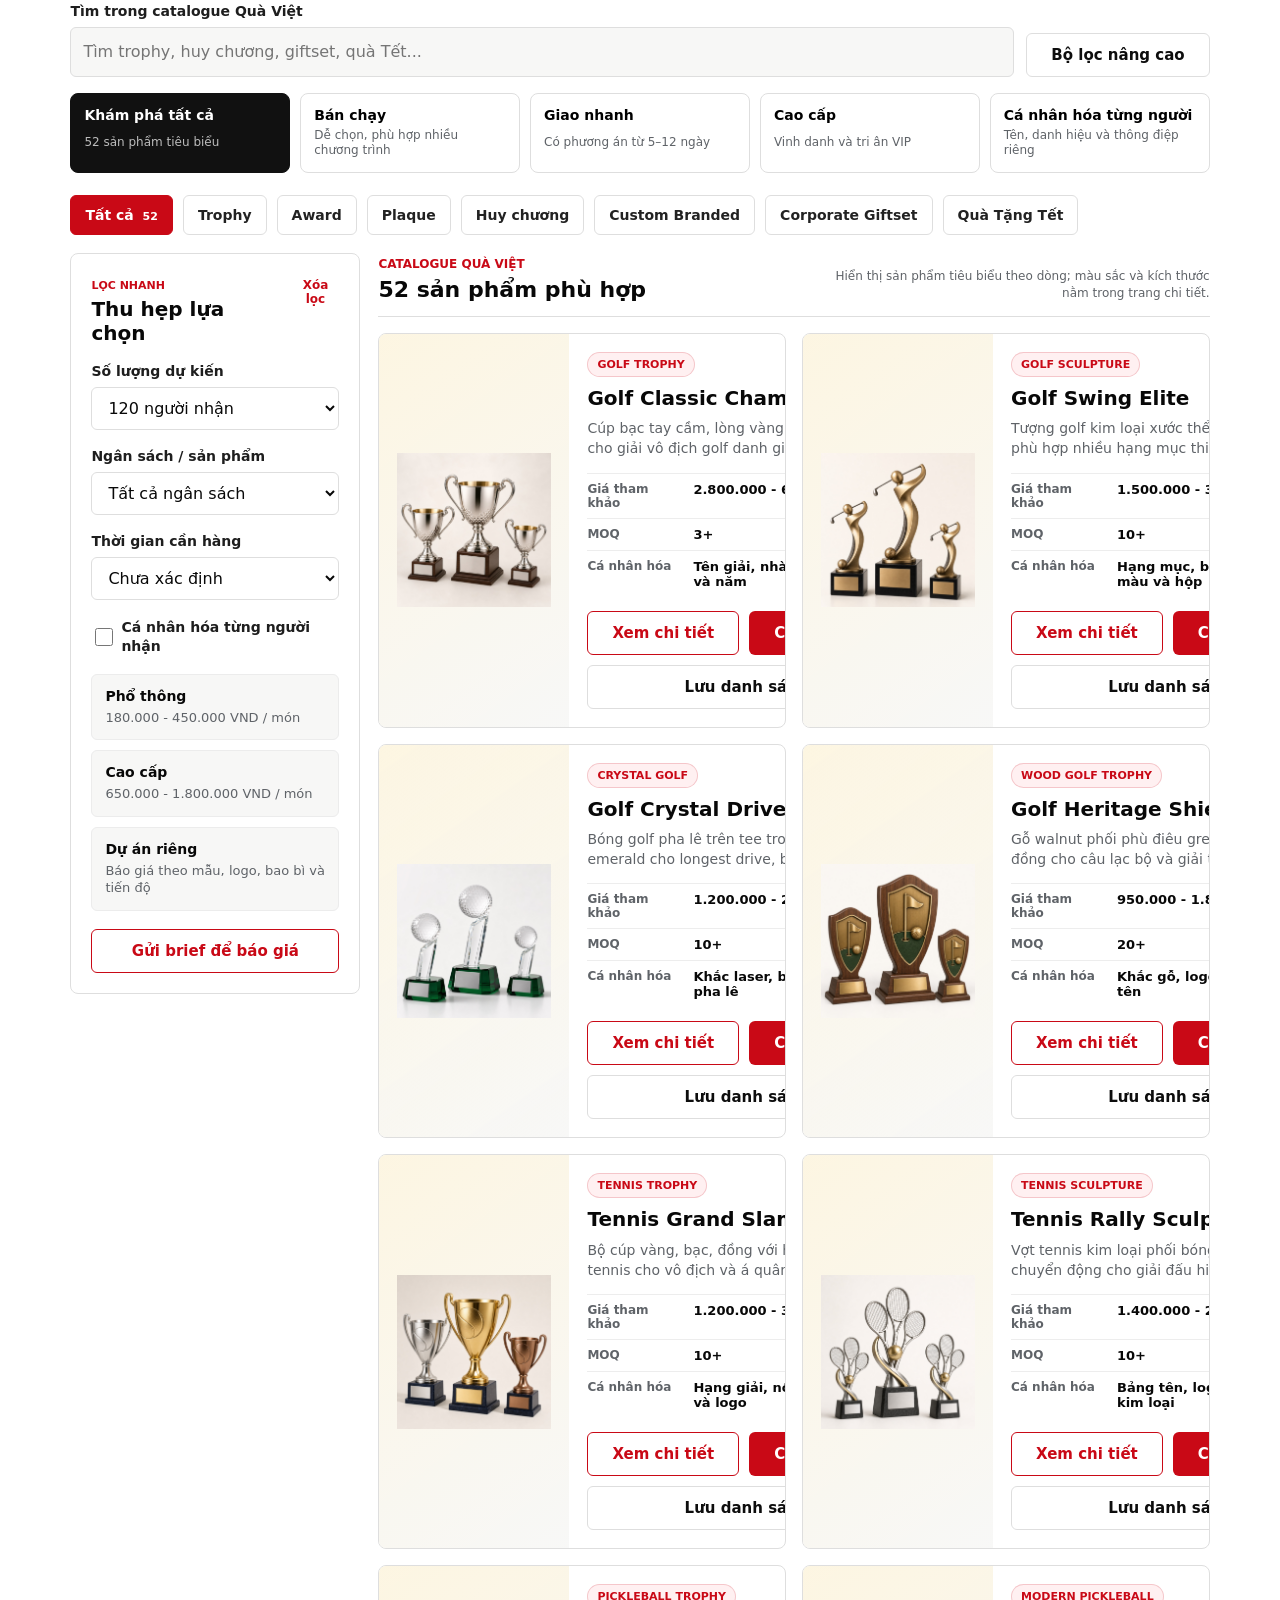
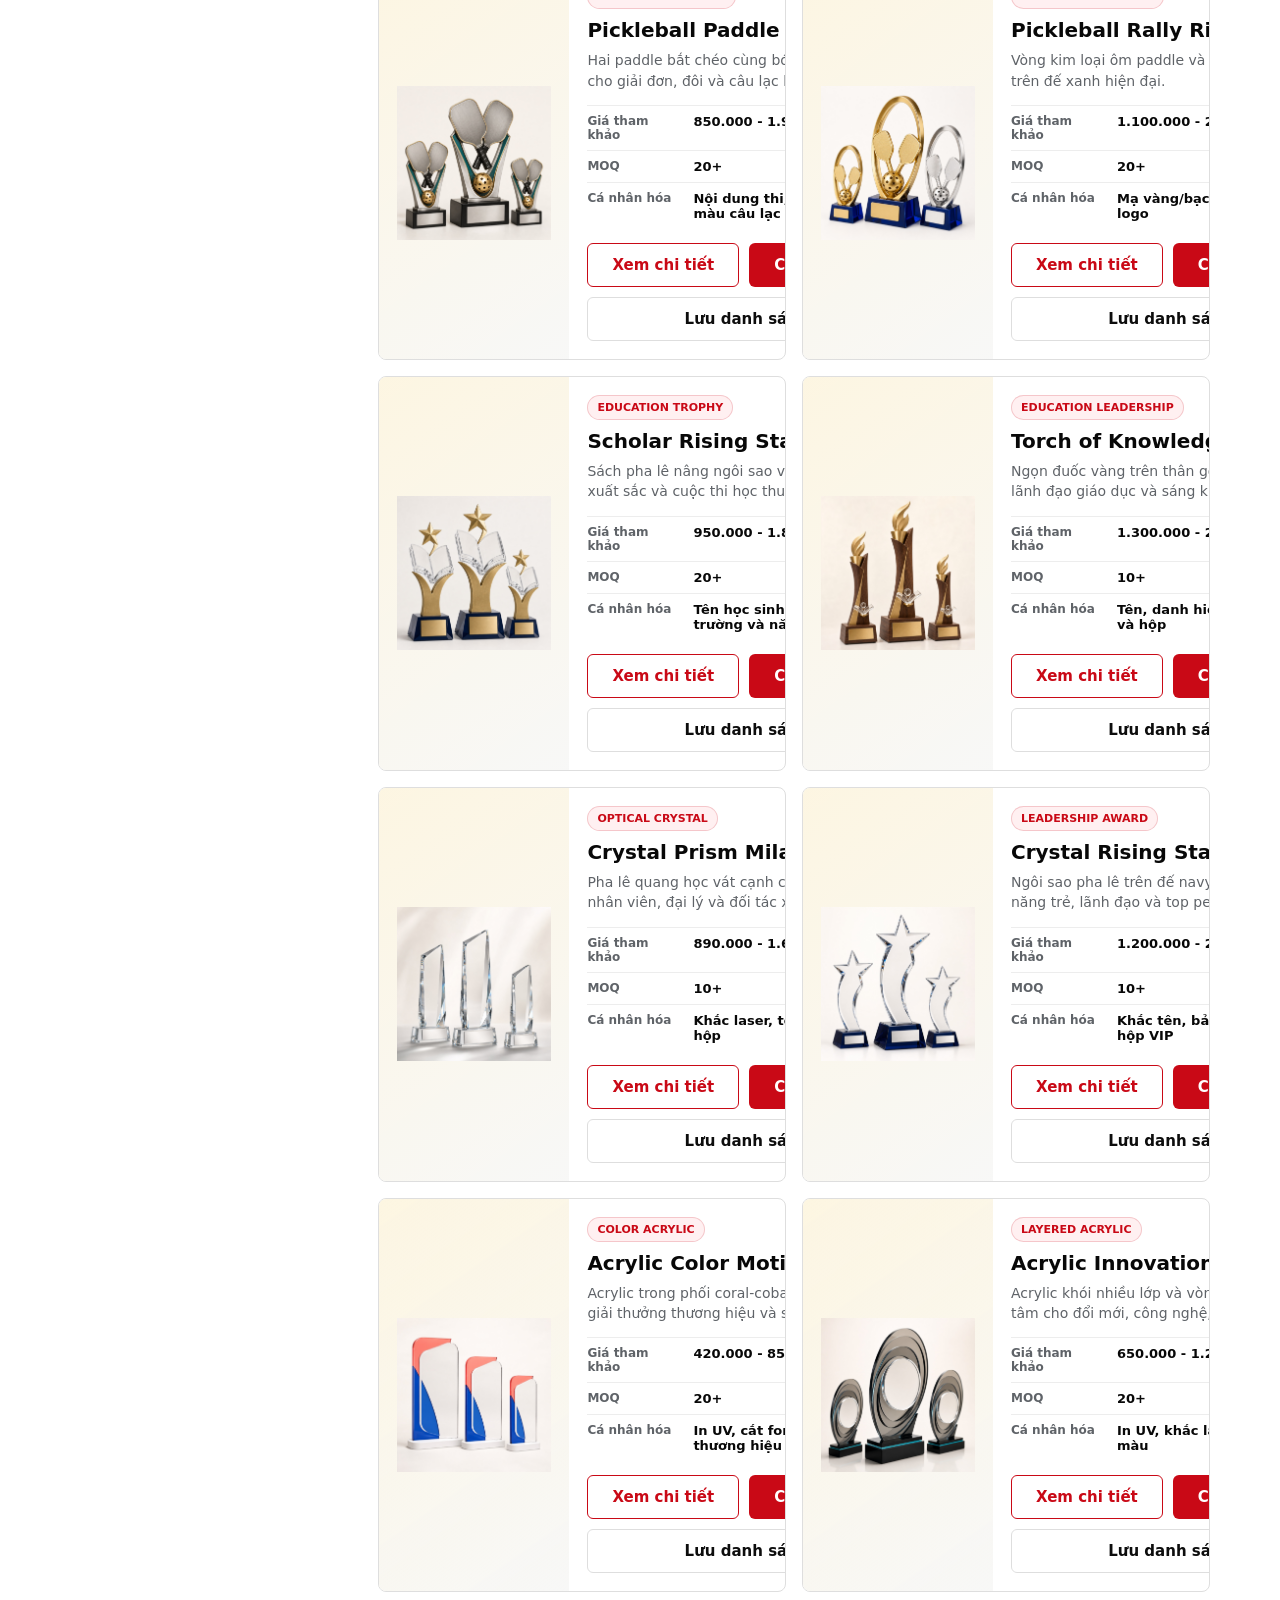
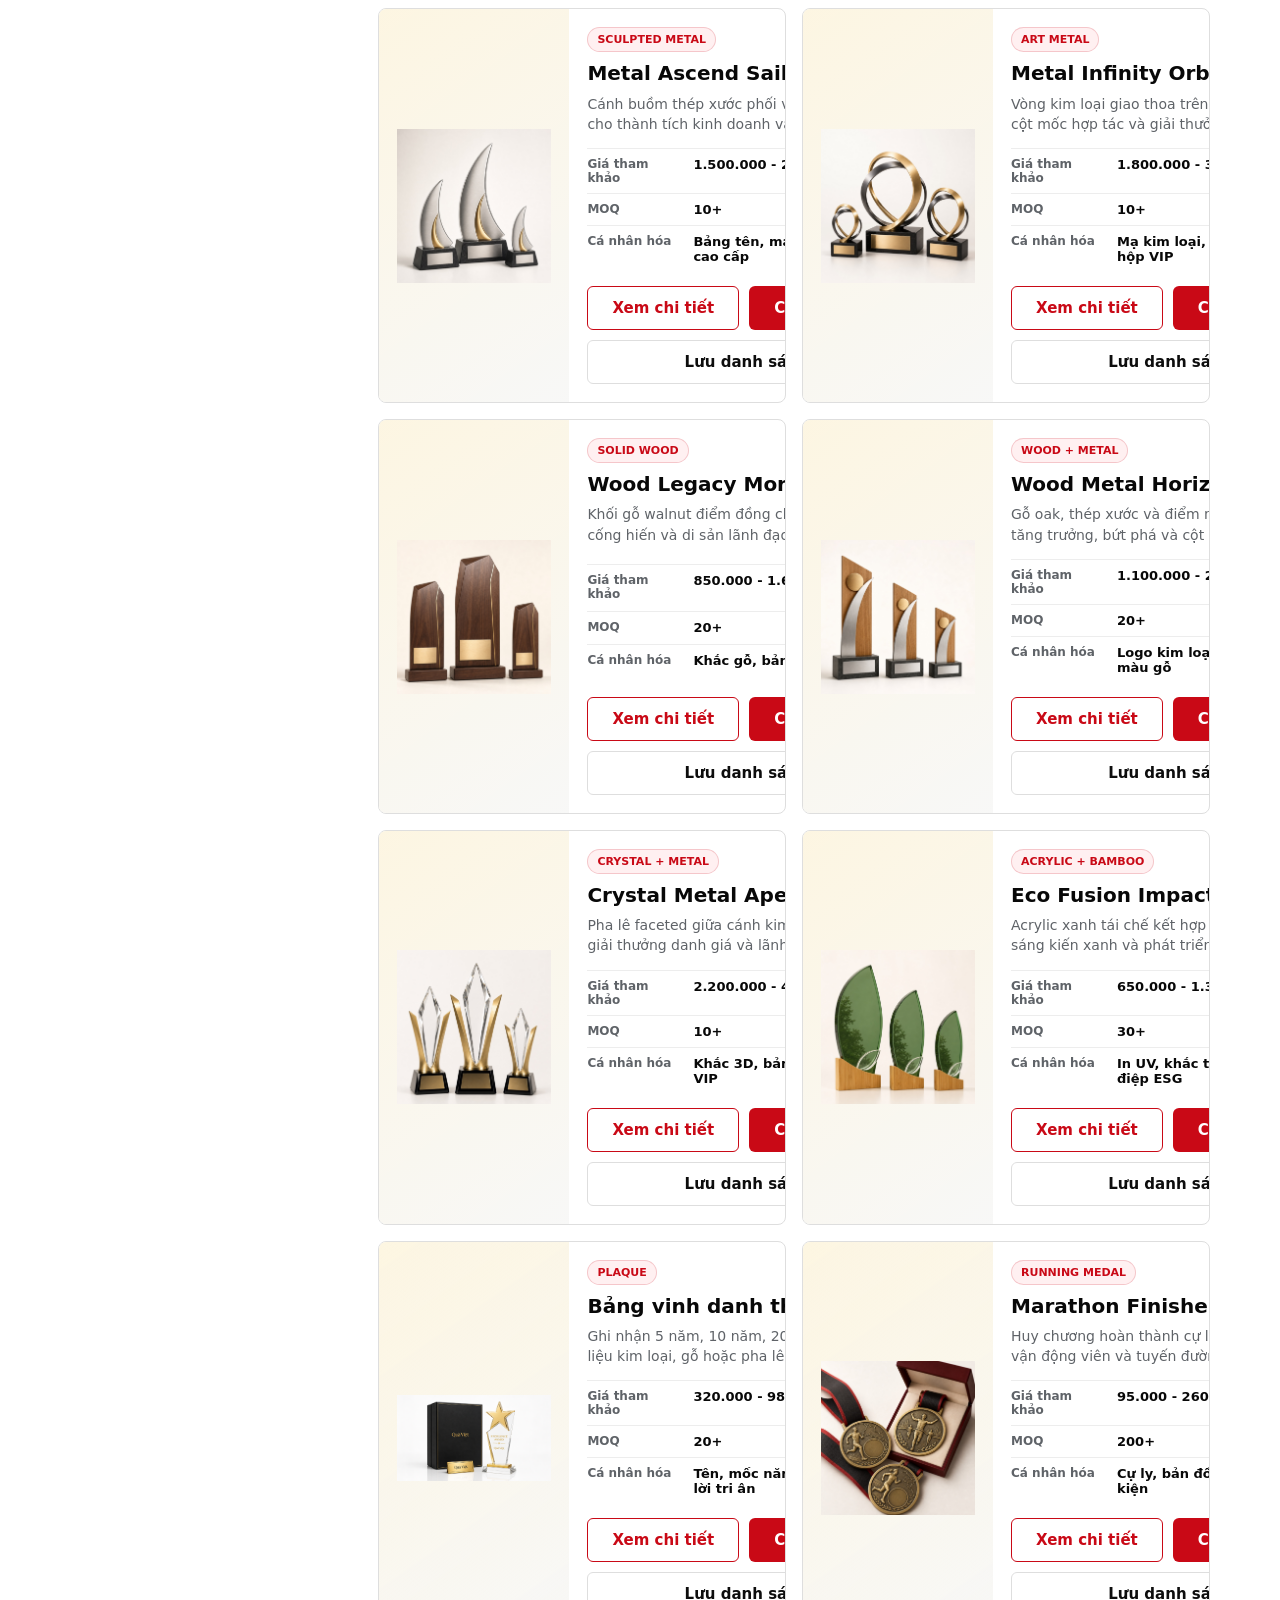
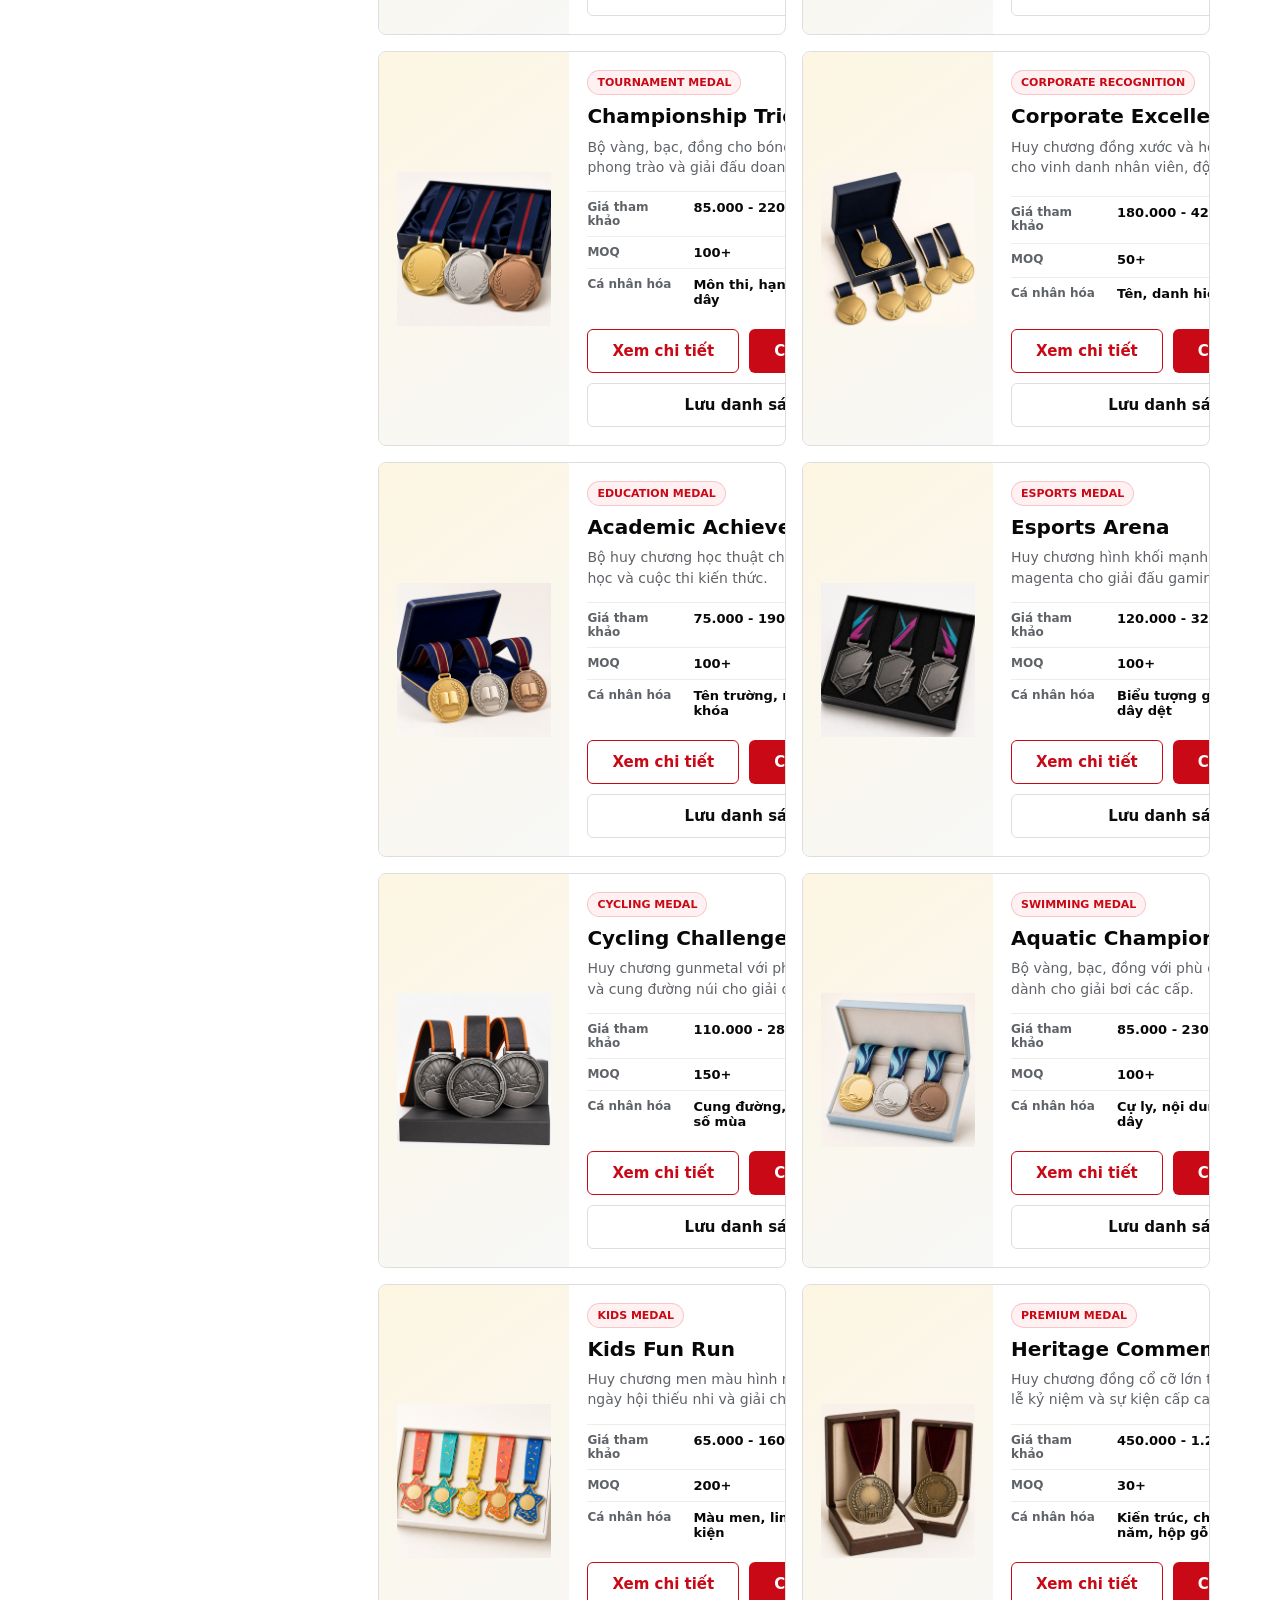
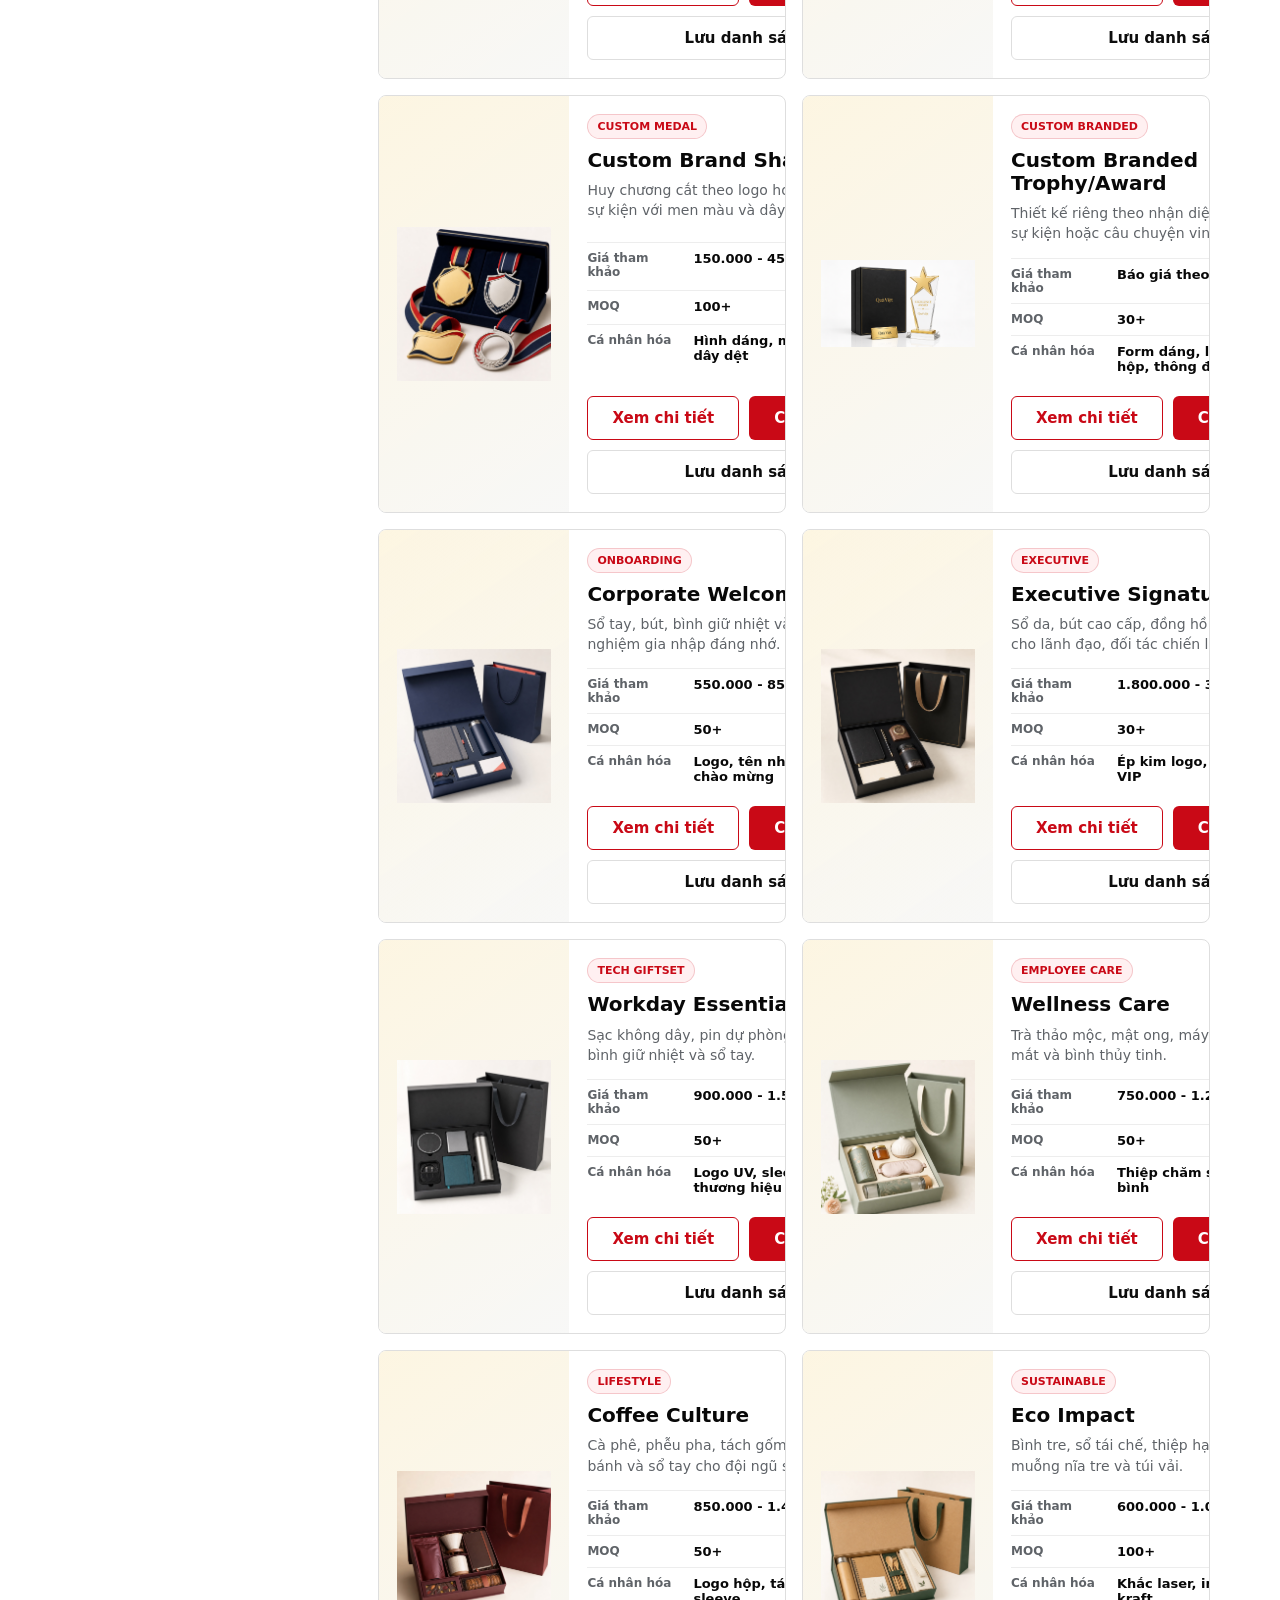
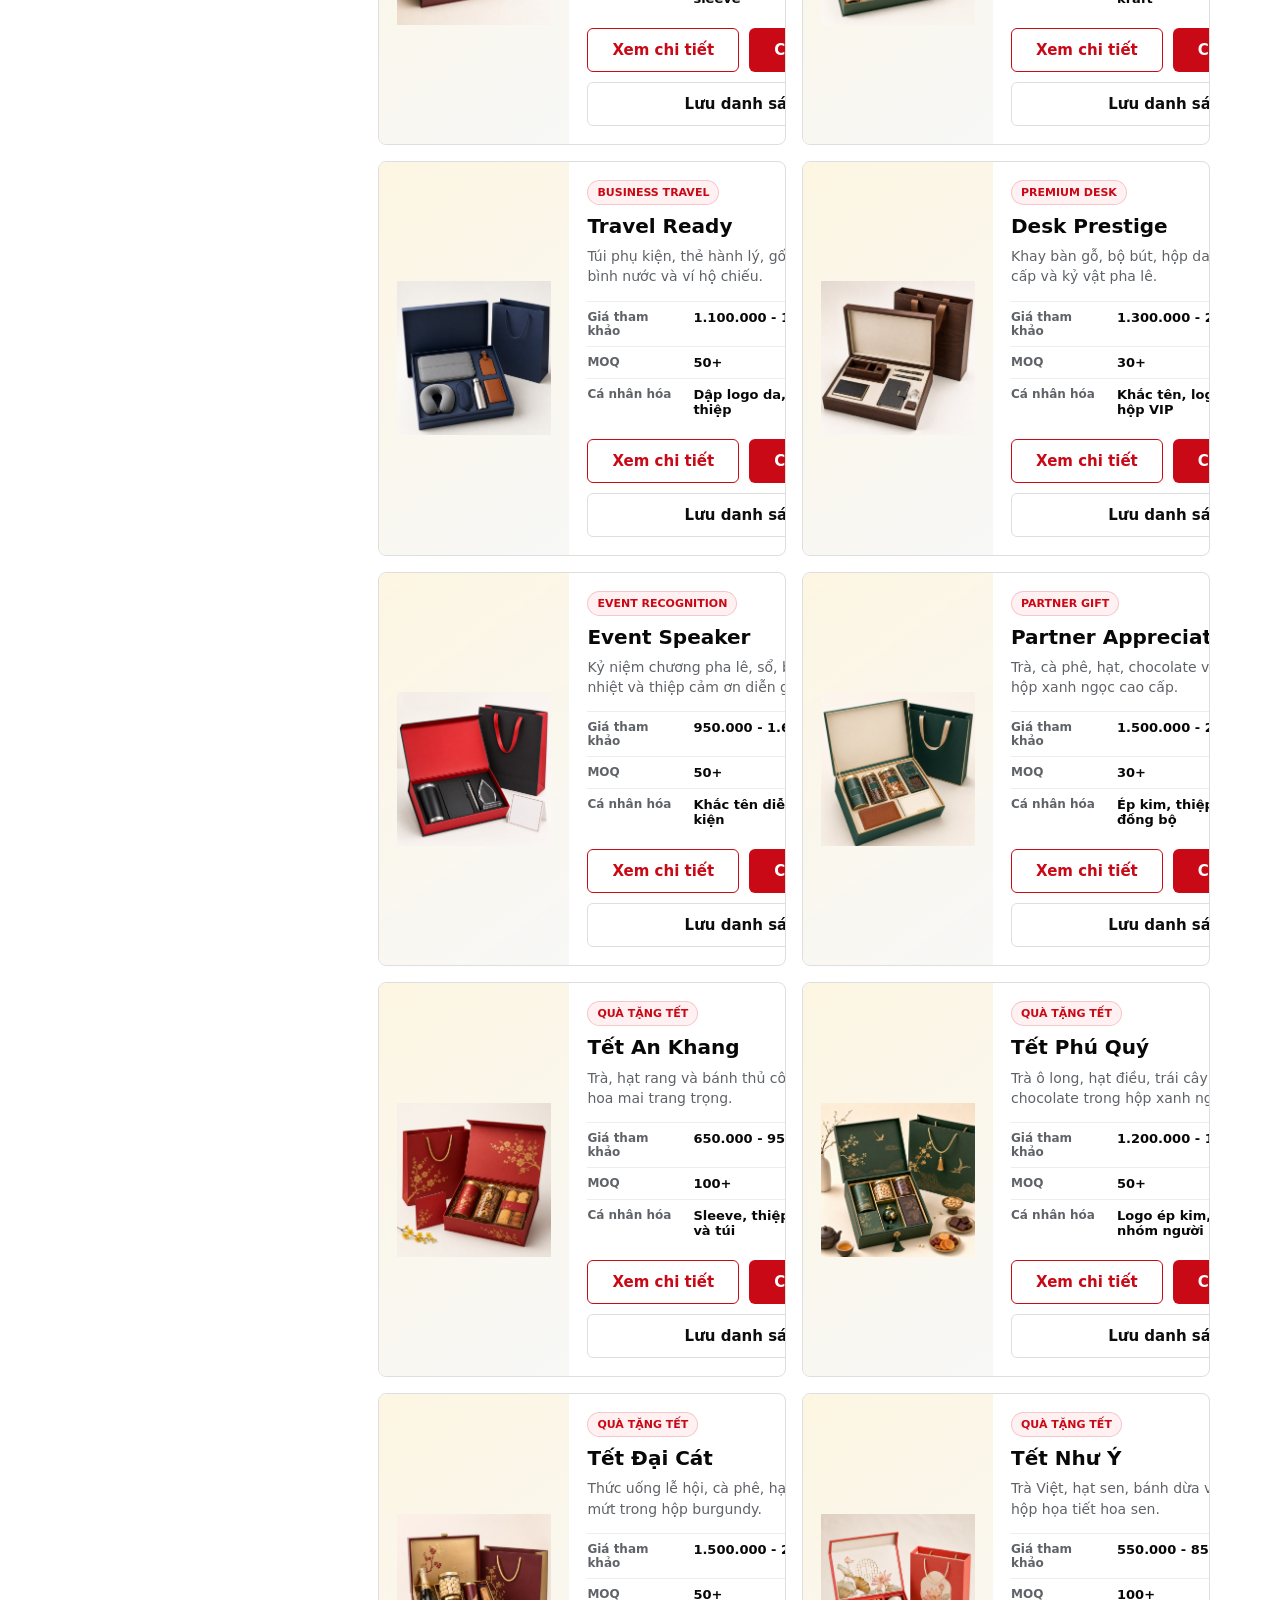
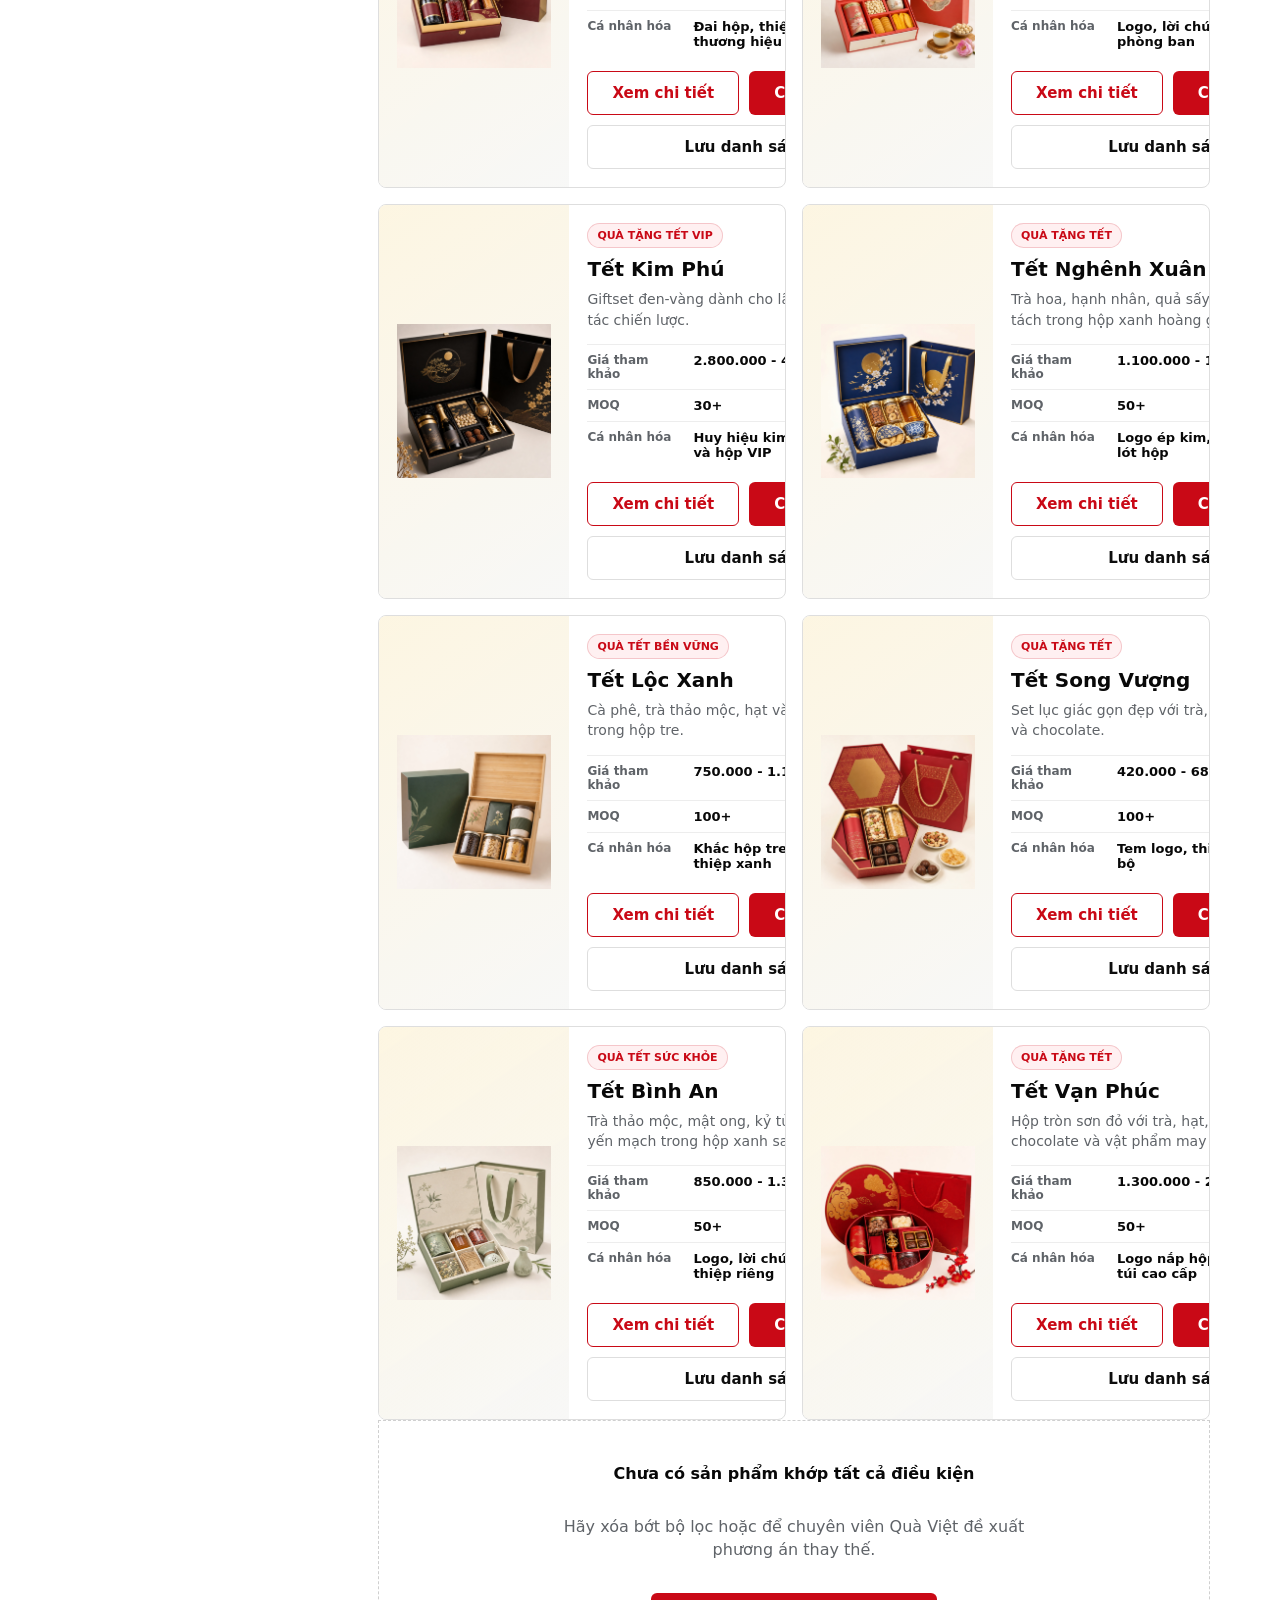
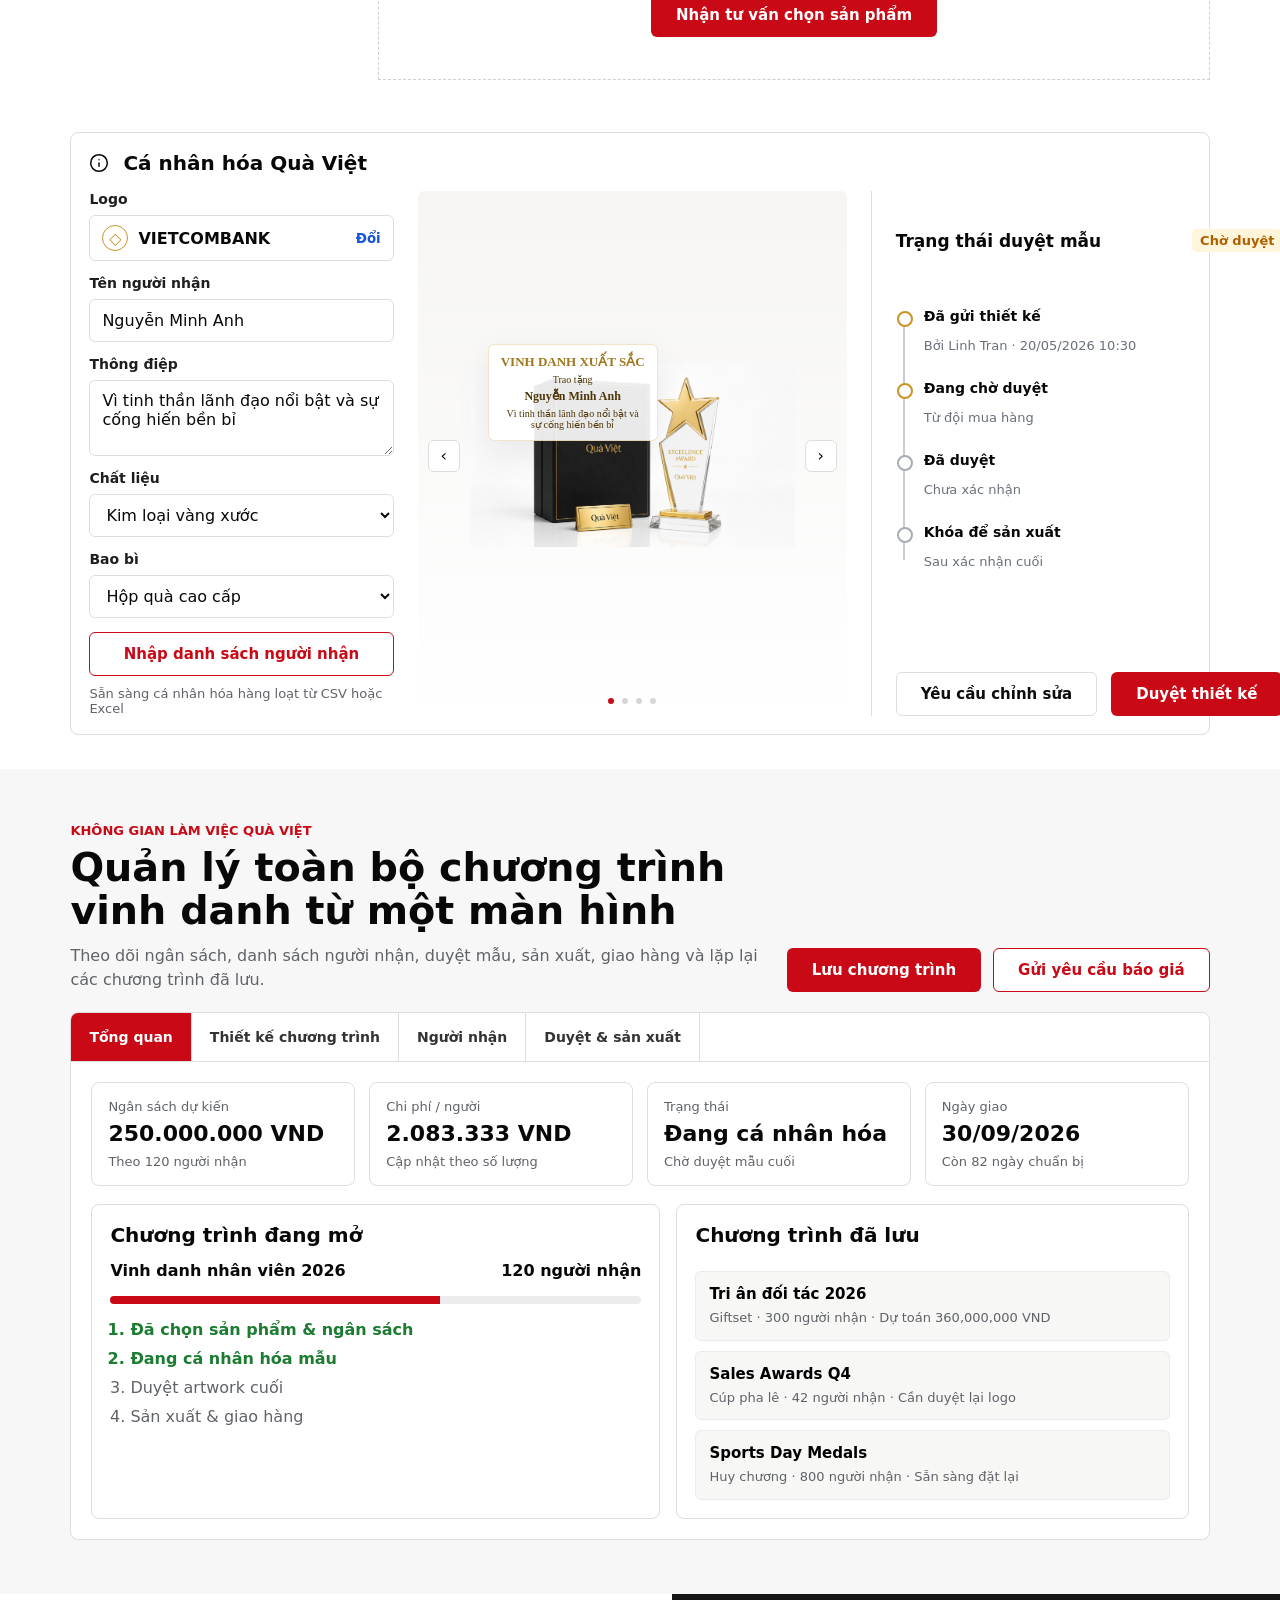
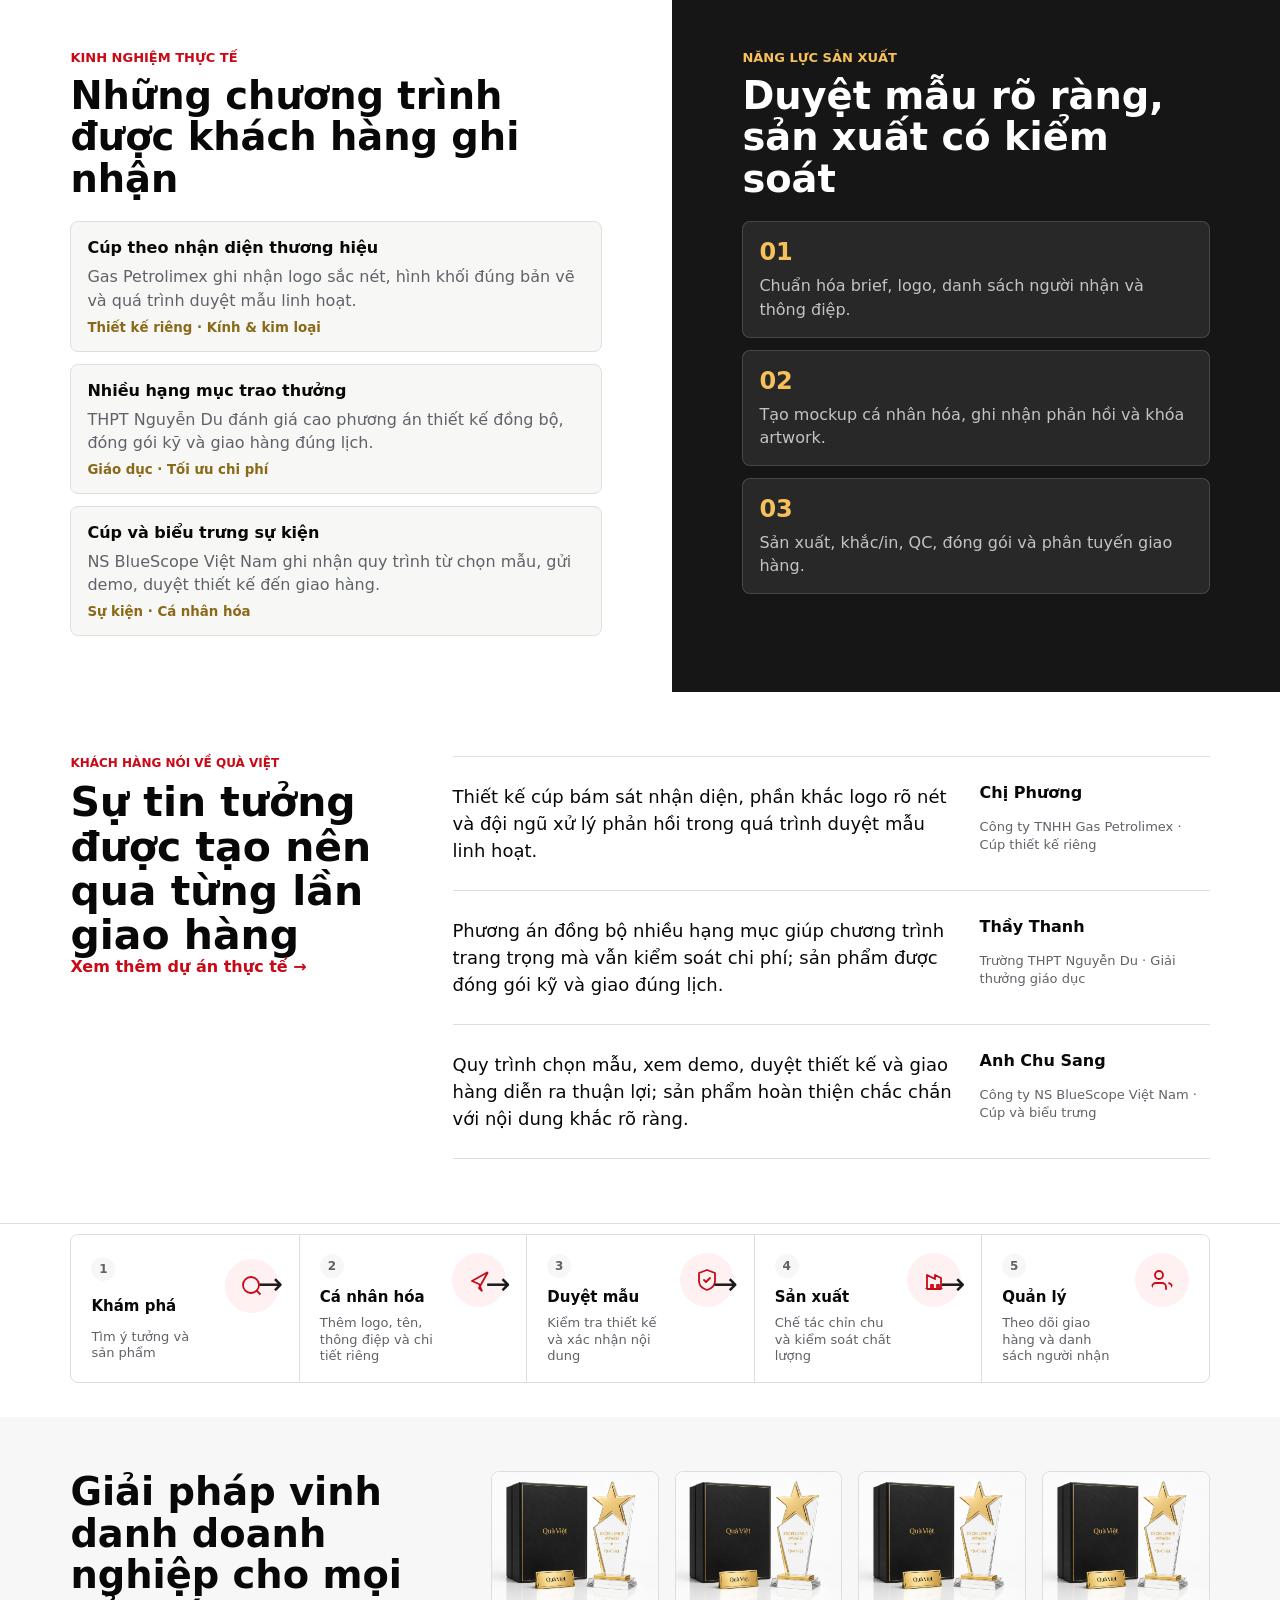
==== commit 3fa87b86: "Add ten sport and education trophy renders" ====
--- a/index.html
+++ b/index.html
@@ -212,7 +212,7 @@
 
         <div class="collection-rail" aria-label="Bộ sưu tập được chọn lọc">
           <button class="collection-button active" type="button" data-collection="all">
-            <strong>Khám phá tất cả</strong><span>43 sản phẩm tiêu biểu</span>
+            <strong>Khám phá tất cả</strong><span>52 sản phẩm tiêu biểu</span>
           </button>
           <button class="collection-button" type="button" data-collection="bestseller">
             <strong>Bán chạy</strong><span>Dễ chọn, phù hợp nhiều chương trình</span>
@@ -229,7 +229,7 @@
         </div>
 
         <div class="catalog-toolbar" aria-label="Danh mục sản phẩm">
-          <button class="filter-button active" type="button" data-filter="all">Tất cả <small>43</small></button>
+          <button class="filter-button active" type="button" data-filter="all">Tất cả <small>52</small></button>
           <button class="filter-button" type="button" data-filter="trophy">Trophy</button>
           <button class="filter-button" type="button" data-filter="award">Award</button>
           <button class="filter-button" type="button" data-filter="plaques">Plaque</button>
@@ -299,28 +299,50 @@
             <div class="results-heading">
               <div>
                 <span id="results-context">Catalogue Quà Việt</span>
-                <h3><strong id="results-count">43</strong> sản phẩm phù hợp</h3>
+                <h3><strong id="results-count">52</strong> sản phẩm phù hợp</h3>
               </div>
               <span>Hiển thị sản phẩm tiêu biểu theo dòng; màu sắc và kích thước nằm trong trang chi tiết.</span>
             </div>
             <div class="product-grid" id="product-grid">
-            <article class="product-card" data-category="trophy" data-product="Trophy Cup Kim Loại">
-              <img src="assets/product-trophy.png" alt="Trophy cup kim loại Quà Việt" />
-              <div class="product-card-body">
-                <div data-label="Trophy">
-                  <h3>Trophy Cup Kim Loại</h3>
-                  <p>Trao giải thể thao, sales champion, đại hội đại lý và sự kiện thi đua.</p>
-                </div>
-                <dl>
-                  <div><dt>Giá tham khảo</dt><dd>650.000 - 2.800.000 VND</dd></div>
-                  <div><dt>MOQ</dt><dd>10+</dd></div>
-                  <div><dt>Cá nhân hóa</dt><dd>Bảng tên, logo, hạng mục, đế cúp</dd></div>
-                </dl>
-                <div class="product-actions">
-                  <button class="button button-outline detail-product" type="button">Xem chi tiết</button>
-                  <button class="button button-primary personalize-product" type="button">Cá nhân hóa</button>
-                </div>
-              </div>
+            <article class="product-card" data-category="trophy" data-product="Golf Classic Championship">
+              <img src="assets/trophy-golf-classic.jpg" alt="Cúp golf Golf Classic Championship Quà Việt" />
+              <div class="product-card-body"><div data-label="Golf Trophy"><h3>Golf Classic Championship</h3><p>Cúp bạc tay cầm, lòng vàng và đế walnut cho giải vô địch golf danh giá.</p></div><dl><div><dt>Giá tham khảo</dt><dd>2.800.000 - 6.500.000 VND</dd></div><div><dt>MOQ</dt><dd>3+</dd></div><div><dt>Cá nhân hóa</dt><dd>Tên giải, nhà vô địch, logo và năm</dd></div></dl><div class="product-actions"><button class="button button-outline detail-product" type="button">Xem chi tiết</button><button class="button button-primary personalize-product" type="button">Cá nhân hóa</button></div></div>
+            </article>
+            <article class="product-card" data-category="trophy" data-product="Golf Swing Elite">
+              <img src="assets/trophy-golf-swing.jpg" alt="Cúp golf điêu khắc Golf Swing Elite Quà Việt" />
+              <div class="product-card-body"><div data-label="Golf Sculpture"><h3>Golf Swing Elite</h3><p>Tượng golf kim loại xước thể hiện cú swing, phù hợp nhiều hạng mục thi đấu.</p></div><dl><div><dt>Giá tham khảo</dt><dd>1.500.000 - 3.200.000 VND</dd></div><div><dt>MOQ</dt><dd>10+</dd></div><div><dt>Cá nhân hóa</dt><dd>Hạng mục, bảng tên, mạ màu và hộp</dd></div></dl><div class="product-actions"><button class="button button-outline detail-product" type="button">Xem chi tiết</button><button class="button button-primary personalize-product" type="button">Cá nhân hóa</button></div></div>
+            </article>
+            <article class="product-card" data-category="trophy" data-product="Golf Crystal Drive">
+              <img src="assets/trophy-golf-crystal.jpg" alt="Cúp golf pha lê Golf Crystal Drive Quà Việt" />
+              <div class="product-card-body"><div data-label="Crystal Golf"><h3>Golf Crystal Drive</h3><p>Bóng golf pha lê trên tee trong suốt và đế emerald cho longest drive, best gross.</p></div><dl><div><dt>Giá tham khảo</dt><dd>1.200.000 - 2.800.000 VND</dd></div><div><dt>MOQ</dt><dd>10+</dd></div><div><dt>Cá nhân hóa</dt><dd>Khắc laser, bảng tên và hộp pha lê</dd></div></dl><div class="product-actions"><button class="button button-outline detail-product" type="button">Xem chi tiết</button><button class="button button-primary personalize-product" type="button">Cá nhân hóa</button></div></div>
+            </article>
+            <article class="product-card" data-category="trophy" data-product="Golf Heritage Shield">
+              <img src="assets/trophy-golf-heritage.jpg" alt="Cúp golf gỗ Golf Heritage Shield Quà Việt" />
+              <div class="product-card-body"><div data-label="Wood Golf Trophy"><h3>Golf Heritage Shield</h3><p>Gỗ walnut phối phù điêu green golf bằng đồng cho câu lạc bộ và giải truyền thống.</p></div><dl><div><dt>Giá tham khảo</dt><dd>950.000 - 1.800.000 VND</dd></div><div><dt>MOQ</dt><dd>20+</dd></div><div><dt>Cá nhân hóa</dt><dd>Khắc gỗ, logo đồng và bảng tên</dd></div></dl><div class="product-actions"><button class="button button-outline detail-product" type="button">Xem chi tiết</button><button class="button button-primary personalize-product" type="button">Cá nhân hóa</button></div></div>
+            </article>
+            <article class="product-card" data-category="trophy" data-product="Tennis Grand Slam Cup">
+              <img src="assets/trophy-tennis-cup.jpg" alt="Cúp tennis Grand Slam Cup Quà Việt" />
+              <div class="product-card-body"><div data-label="Tennis Trophy"><h3>Tennis Grand Slam Cup</h3><p>Bộ cúp vàng, bạc, đồng với họa tiết bóng tennis cho vô địch và á quân.</p></div><dl><div><dt>Giá tham khảo</dt><dd>1.200.000 - 3.500.000 VND</dd></div><div><dt>MOQ</dt><dd>10+</dd></div><div><dt>Cá nhân hóa</dt><dd>Hạng giải, nội dung đơn/đôi và logo</dd></div></dl><div class="product-actions"><button class="button button-outline detail-product" type="button">Xem chi tiết</button><button class="button button-primary personalize-product" type="button">Cá nhân hóa</button></div></div>
+            </article>
+            <article class="product-card" data-category="trophy" data-product="Tennis Rally Sculpture">
+              <img src="assets/trophy-tennis-racket.jpg" alt="Cúp tennis điêu khắc Tennis Rally Quà Việt" />
+              <div class="product-card-body"><div data-label="Tennis Sculpture"><h3>Tennis Rally Sculpture</h3><p>Vợt tennis kim loại phối bóng vàng và đường chuyển động cho giải đấu hiện đại.</p></div><dl><div><dt>Giá tham khảo</dt><dd>1.400.000 - 2.900.000 VND</dd></div><div><dt>MOQ</dt><dd>10+</dd></div><div><dt>Cá nhân hóa</dt><dd>Bảng tên, logo giải và mạ kim loại</dd></div></dl><div class="product-actions"><button class="button button-outline detail-product" type="button">Xem chi tiết</button><button class="button button-primary personalize-product" type="button">Cá nhân hóa</button></div></div>
+            </article>
+            <article class="product-card" data-category="trophy" data-product="Pickleball Paddle Champion">
+              <img src="assets/trophy-pickleball-paddle.jpg" alt="Cúp pickleball Paddle Champion Quà Việt" />
+              <div class="product-card-body"><div data-label="Pickleball Trophy"><h3>Pickleball Paddle Champion</h3><p>Hai paddle bắt chéo cùng bóng perforated cho giải đơn, đôi và câu lạc bộ.</p></div><dl><div><dt>Giá tham khảo</dt><dd>850.000 - 1.900.000 VND</dd></div><div><dt>MOQ</dt><dd>20+</dd></div><div><dt>Cá nhân hóa</dt><dd>Nội dung thi, hạng giải và màu câu lạc bộ</dd></div></dl><div class="product-actions"><button class="button button-outline detail-product" type="button">Xem chi tiết</button><button class="button button-primary personalize-product" type="button">Cá nhân hóa</button></div></div>
+            </article>
+            <article class="product-card" data-category="trophy" data-product="Pickleball Rally Ring">
+              <img src="assets/trophy-pickleball-rally.jpg" alt="Cúp pickleball Rally Ring Quà Việt" />
+              <div class="product-card-body"><div data-label="Modern Pickleball"><h3>Pickleball Rally Ring</h3><p>Vòng kim loại ôm paddle và bóng pickleball trên đế xanh hiện đại.</p></div><dl><div><dt>Giá tham khảo</dt><dd>1.100.000 - 2.400.000 VND</dd></div><div><dt>MOQ</dt><dd>20+</dd></div><div><dt>Cá nhân hóa</dt><dd>Mạ vàng/bạc, bảng tên và logo</dd></div></dl><div class="product-actions"><button class="button button-outline detail-product" type="button">Xem chi tiết</button><button class="button button-primary personalize-product" type="button">Cá nhân hóa</button></div></div>
+            </article>
+            <article class="product-card" data-category="trophy" data-product="Scholar Rising Star">
+              <img src="assets/trophy-education-scholar.jpg" alt="Cúp giáo dục Scholar Rising Star Quà Việt" />
+              <div class="product-card-body"><div data-label="Education Trophy"><h3>Scholar Rising Star</h3><p>Sách pha lê nâng ngôi sao vàng cho học sinh xuất sắc và cuộc thi học thuật.</p></div><dl><div><dt>Giá tham khảo</dt><dd>950.000 - 1.800.000 VND</dd></div><div><dt>MOQ</dt><dd>20+</dd></div><div><dt>Cá nhân hóa</dt><dd>Tên học sinh, môn thi, trường và năm</dd></div></dl><div class="product-actions"><button class="button button-outline detail-product" type="button">Xem chi tiết</button><button class="button button-primary personalize-product" type="button">Cá nhân hóa</button></div></div>
+            </article>
+            <article class="product-card" data-category="trophy" data-product="Torch of Knowledge">
+              <img src="assets/trophy-education-torch.jpg" alt="Cúp giáo dục Torch of Knowledge Quà Việt" />
+              <div class="product-card-body"><div data-label="Education Leadership"><h3>Torch of Knowledge</h3><p>Ngọn đuốc vàng trên thân gỗ cho nhà giáo, lãnh đạo giáo dục và sáng kiến đổi mới.</p></div><dl><div><dt>Giá tham khảo</dt><dd>1.300.000 - 2.600.000 VND</dd></div><div><dt>MOQ</dt><dd>10+</dd></div><div><dt>Cá nhân hóa</dt><dd>Tên, danh hiệu, logo trường và hộp</dd></div></dl><div class="product-actions"><button class="button button-outline detail-product" type="button">Xem chi tiết</button><button class="button button-primary personalize-product" type="button">Cá nhân hóa</button></div></div>
             </article>
 
             <article class="product-card" data-category="award" data-product="Crystal Prism Milano">
@@ -1133,6 +1155,6 @@
       </div>
     </aside>
 
-    <script src="app.js?v=awards10"></script>
+    <script src="app.js?v=trophies10"></script>
   </body>
 </html>
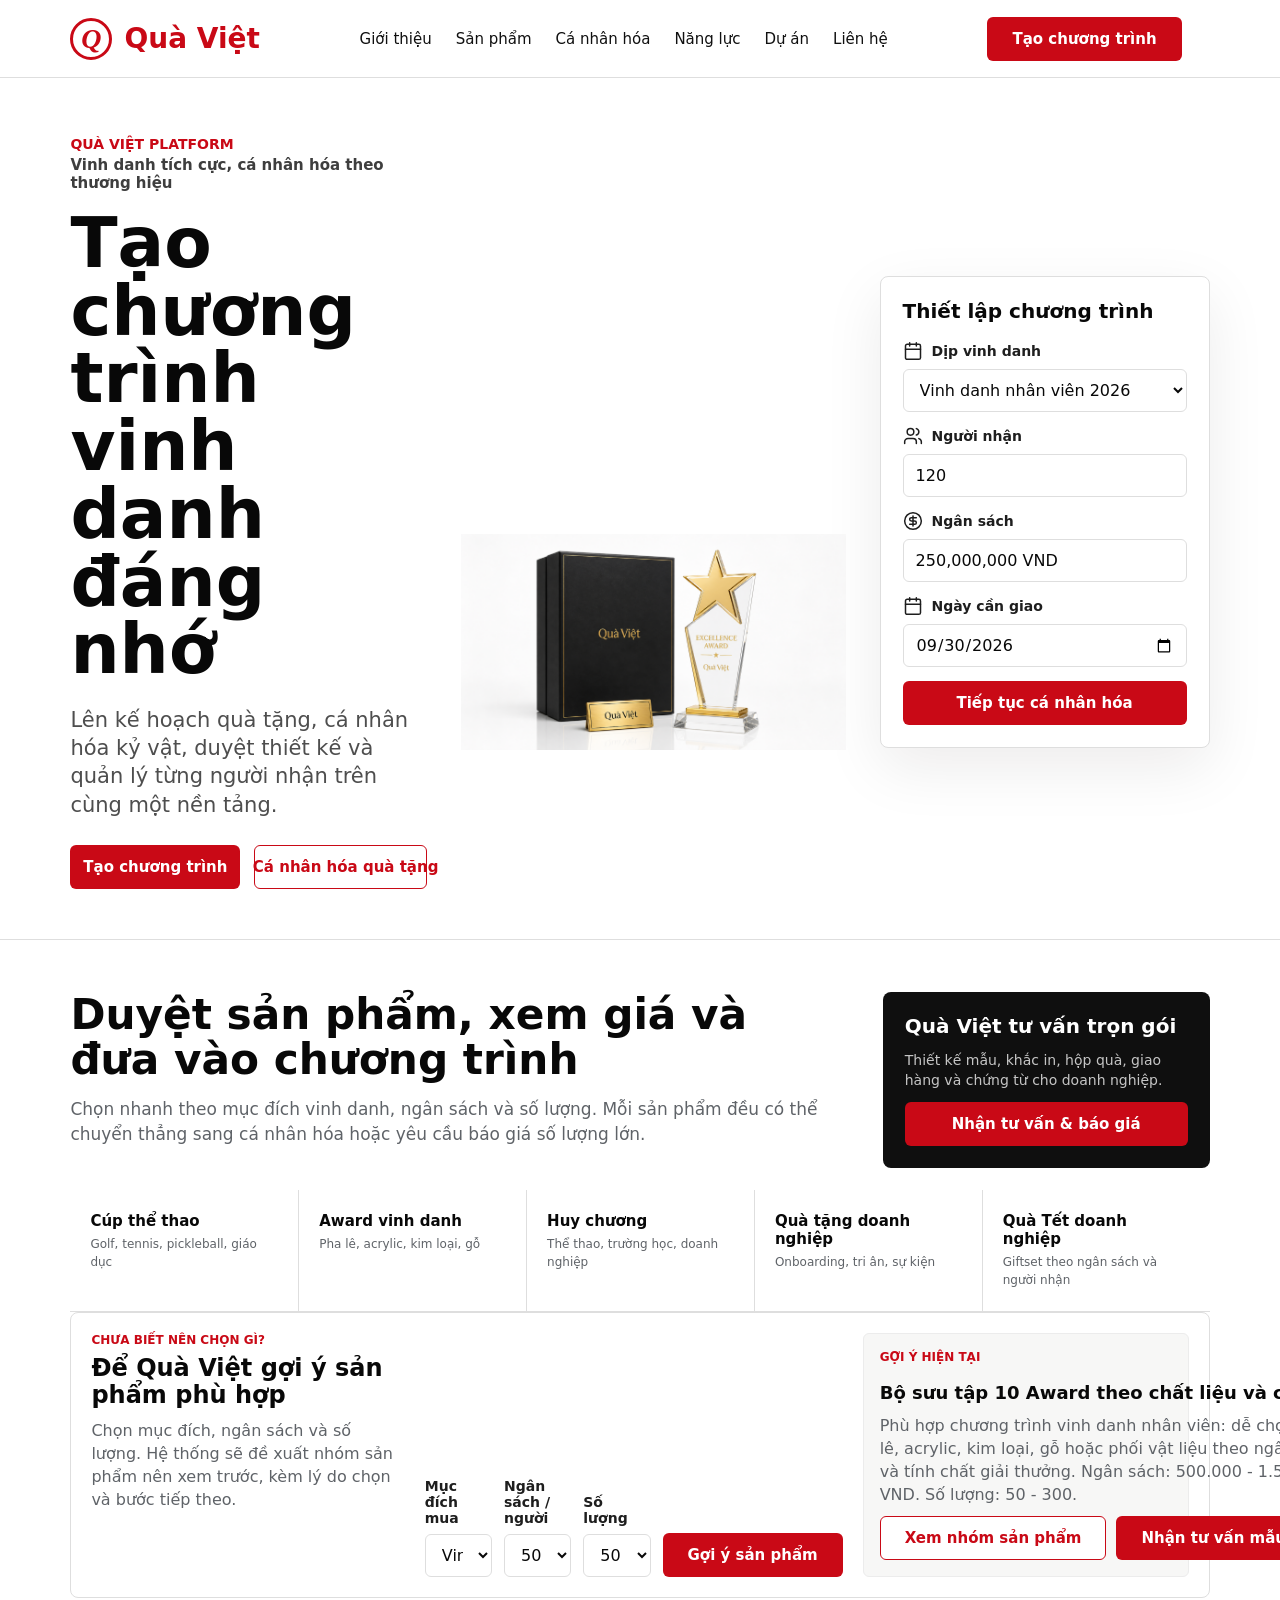
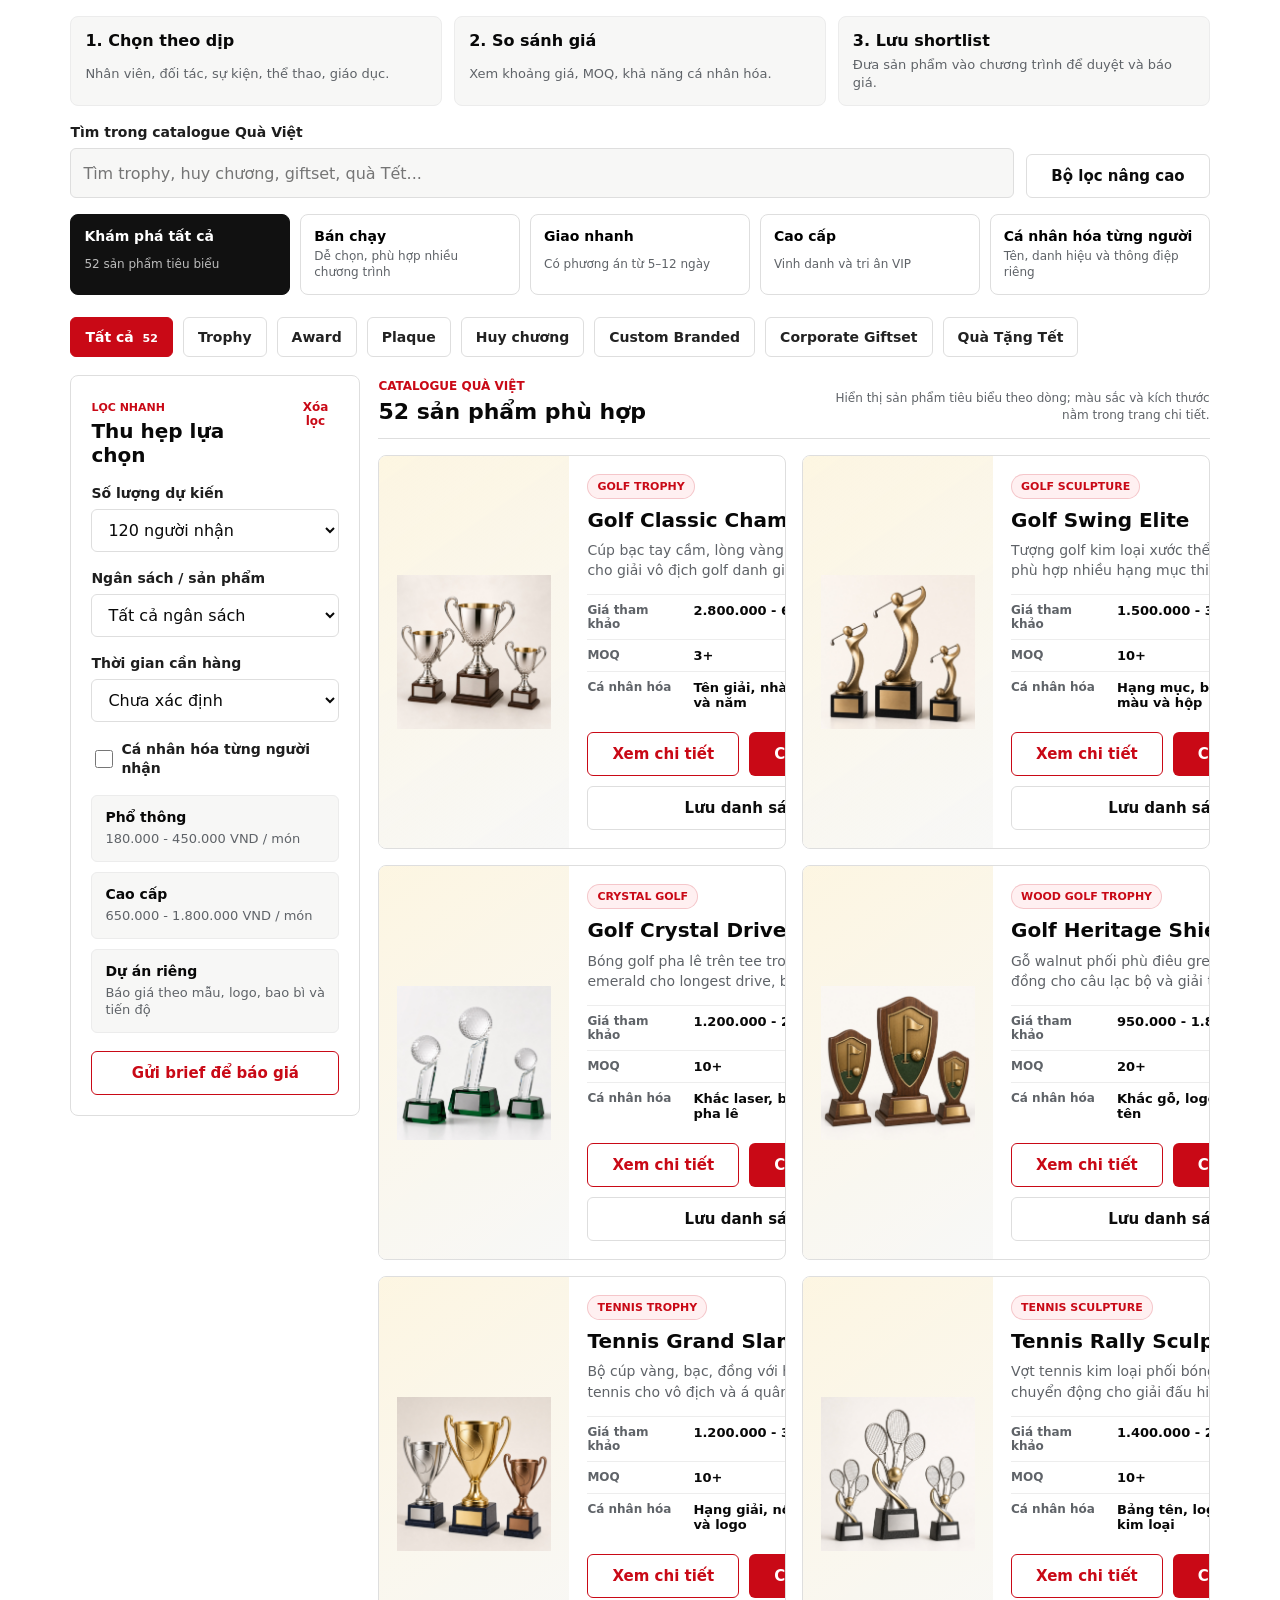
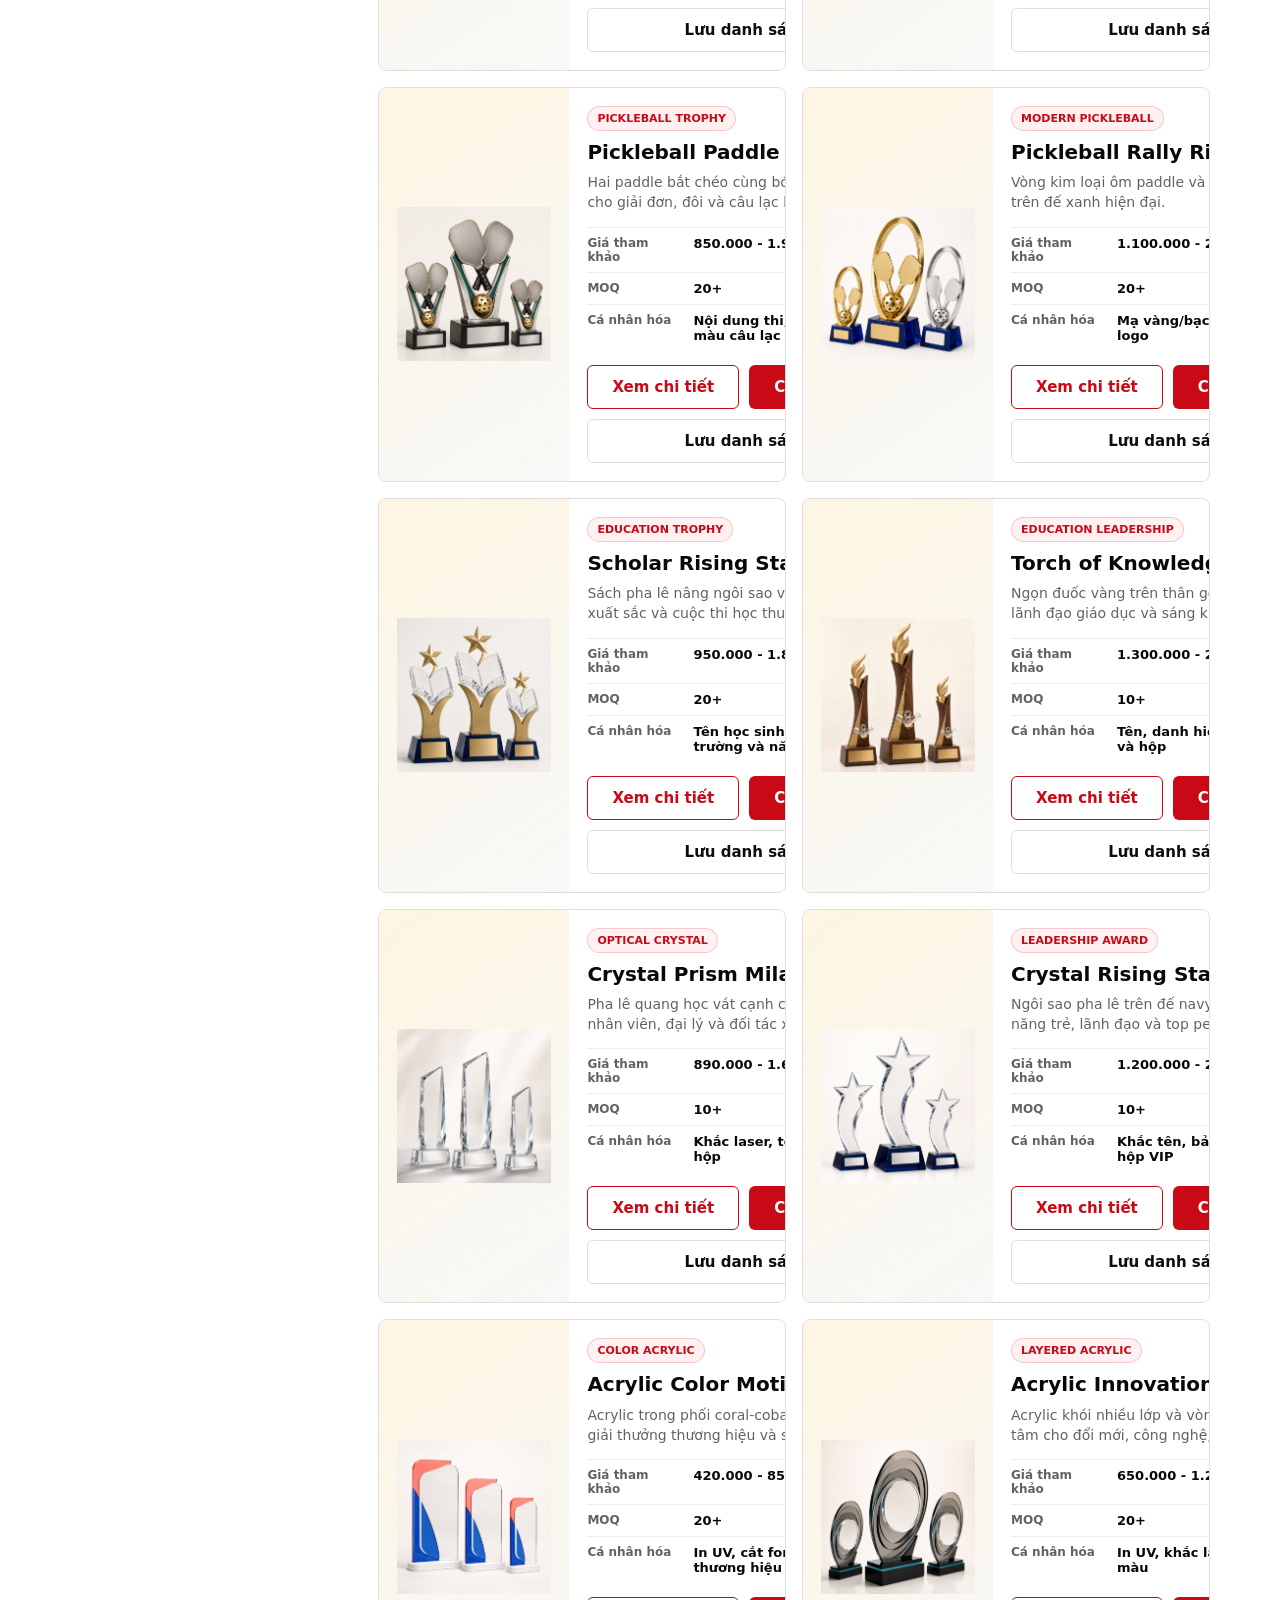
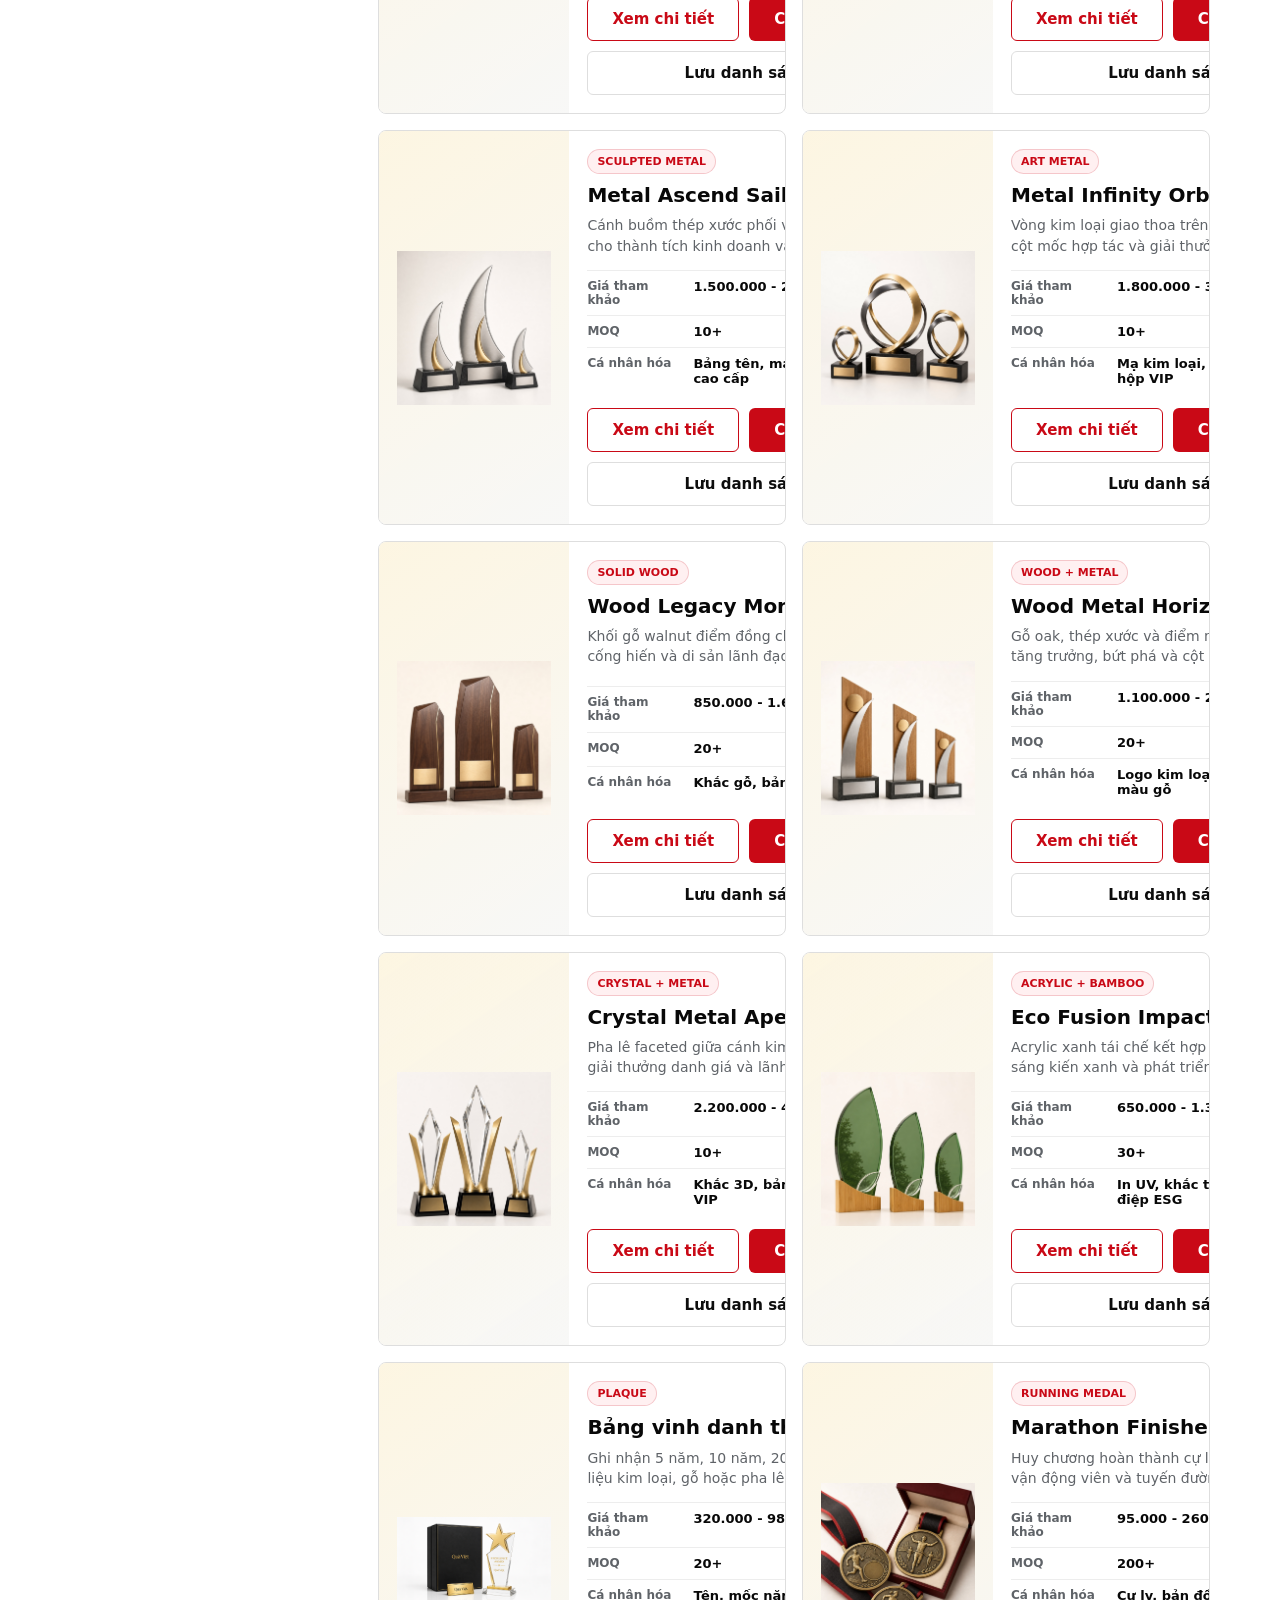
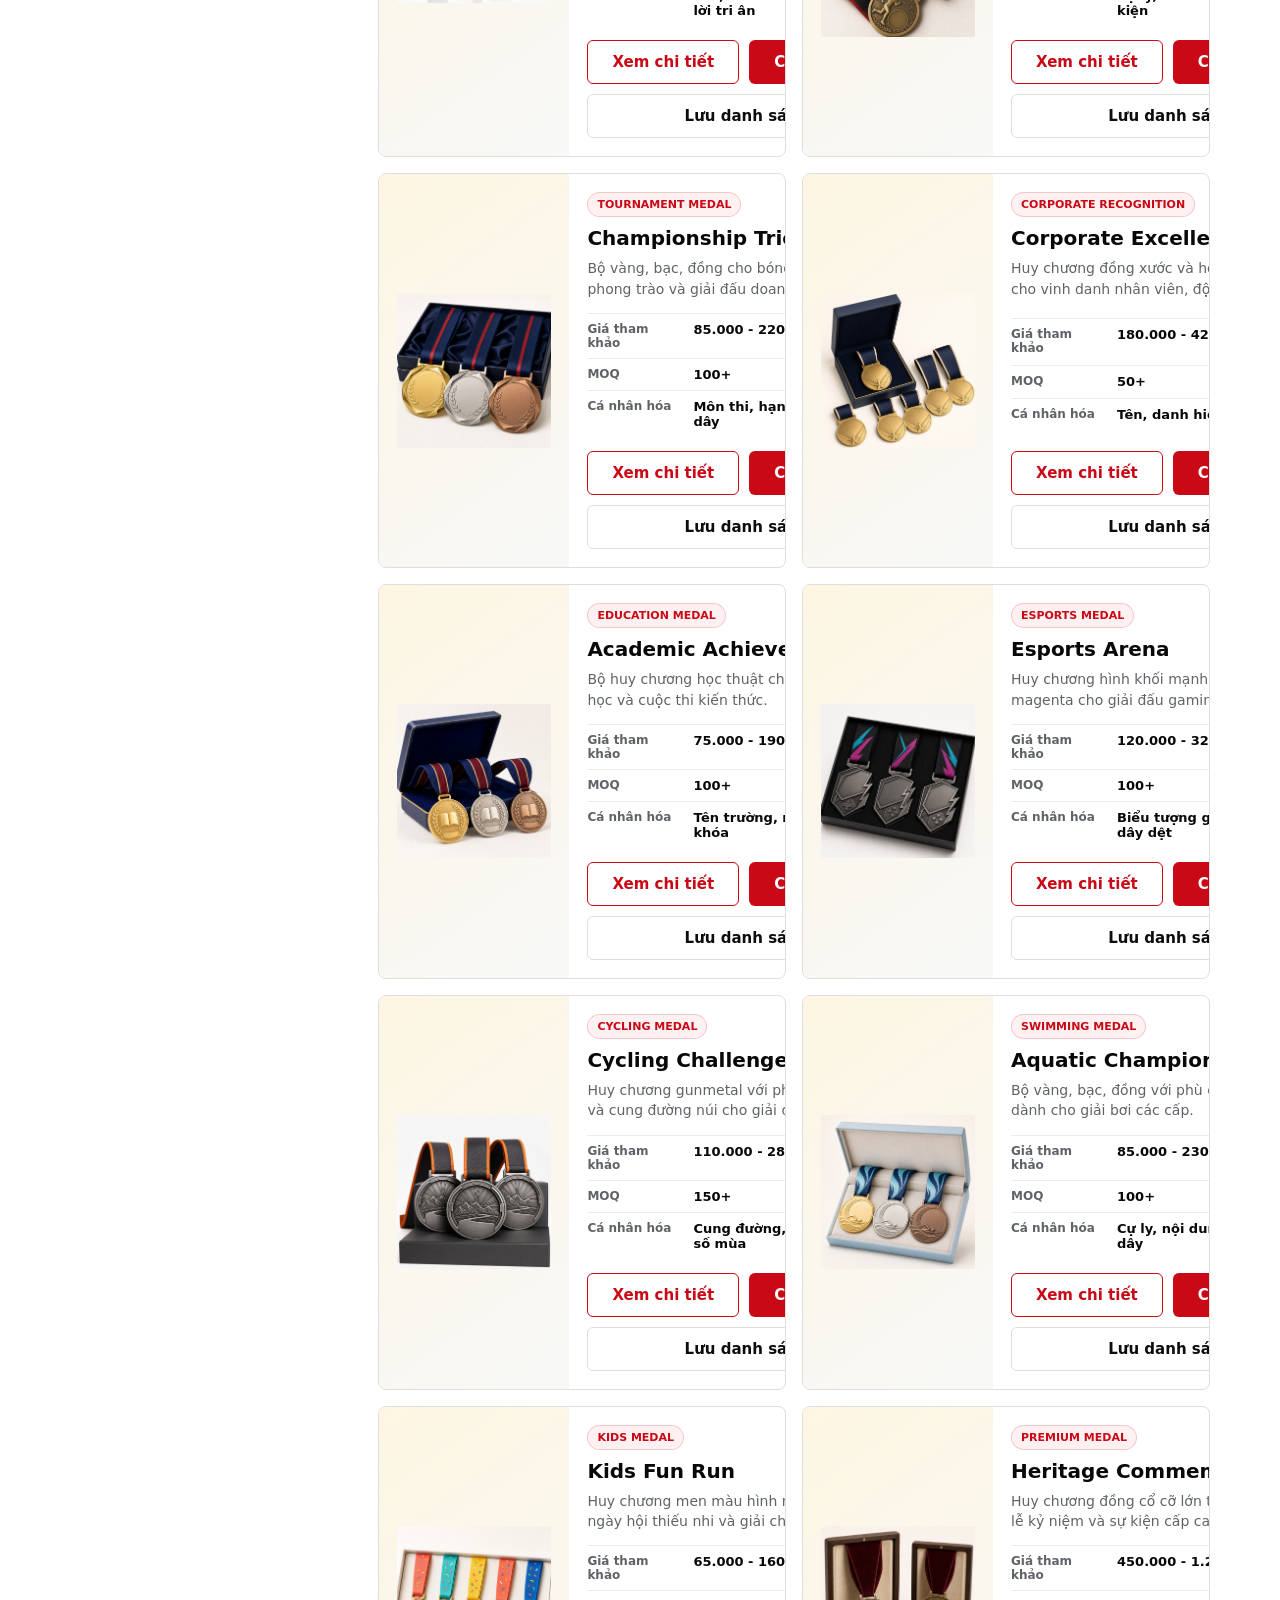
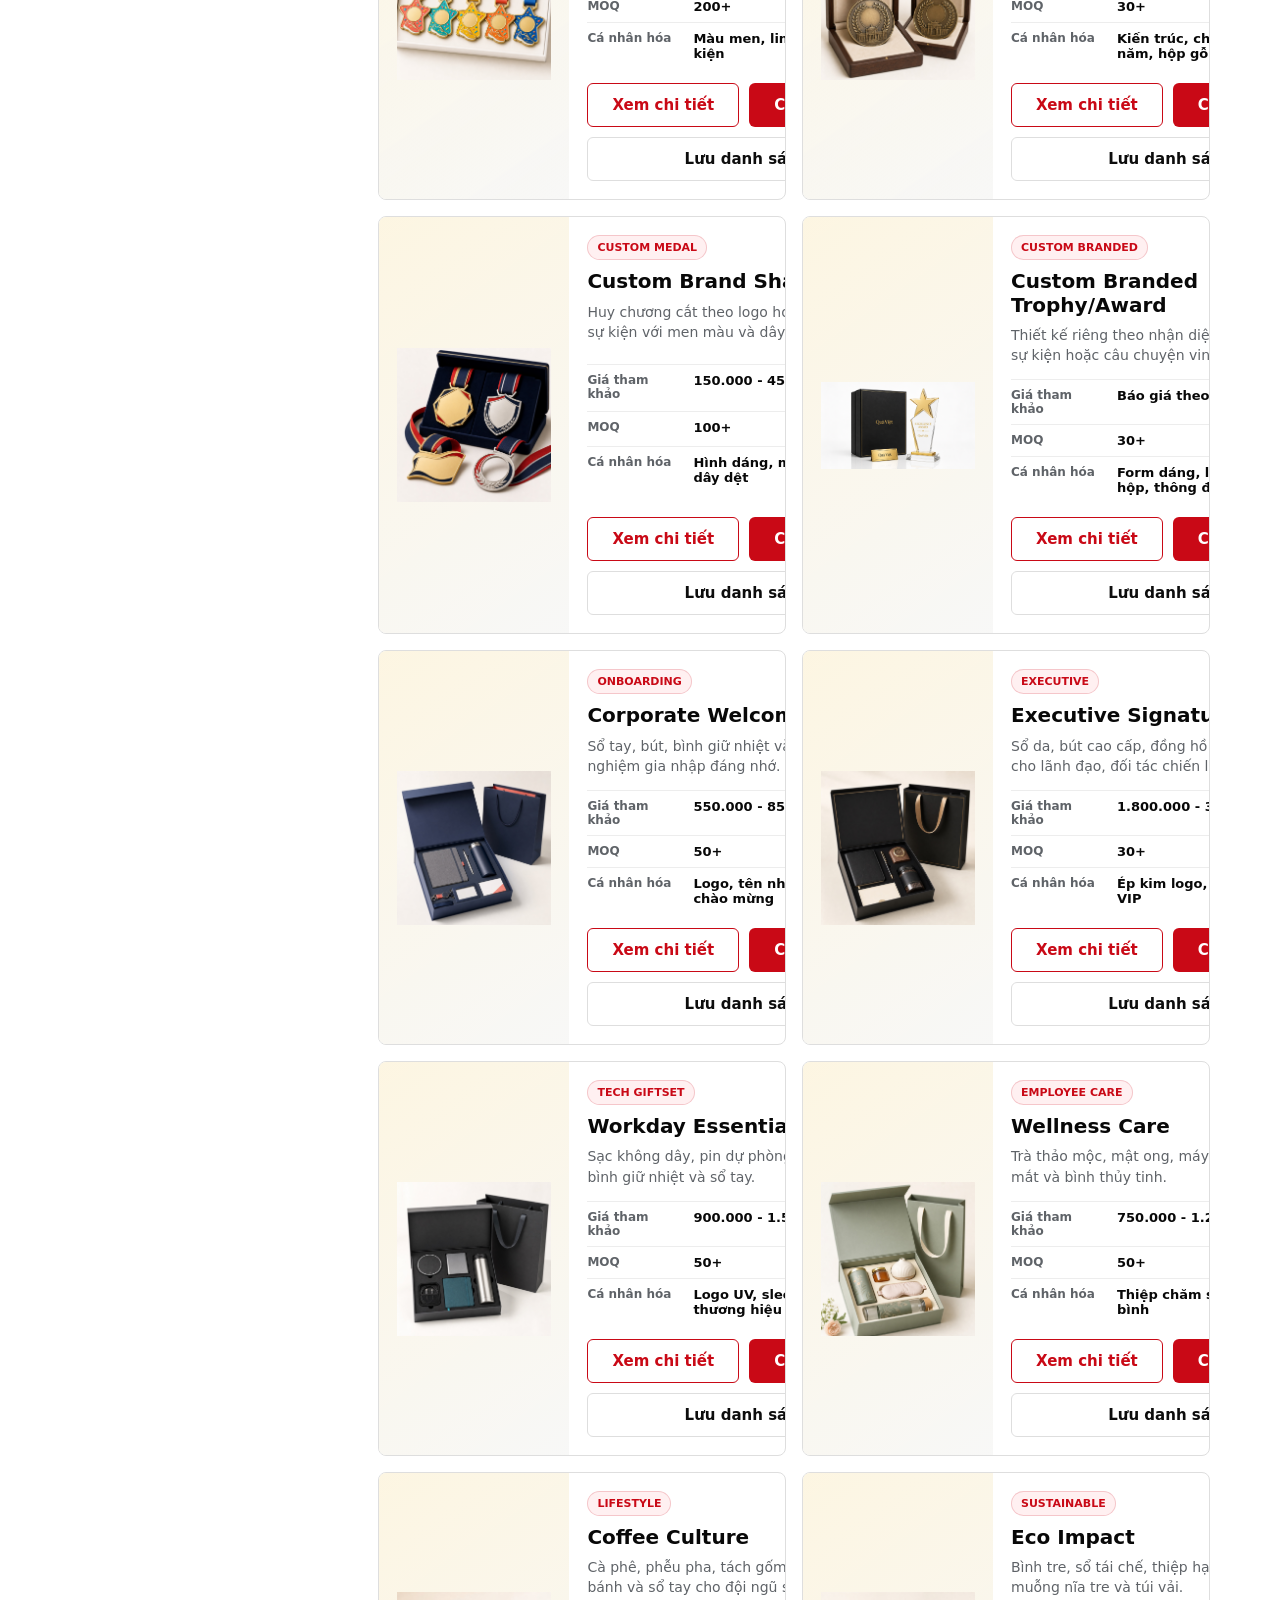
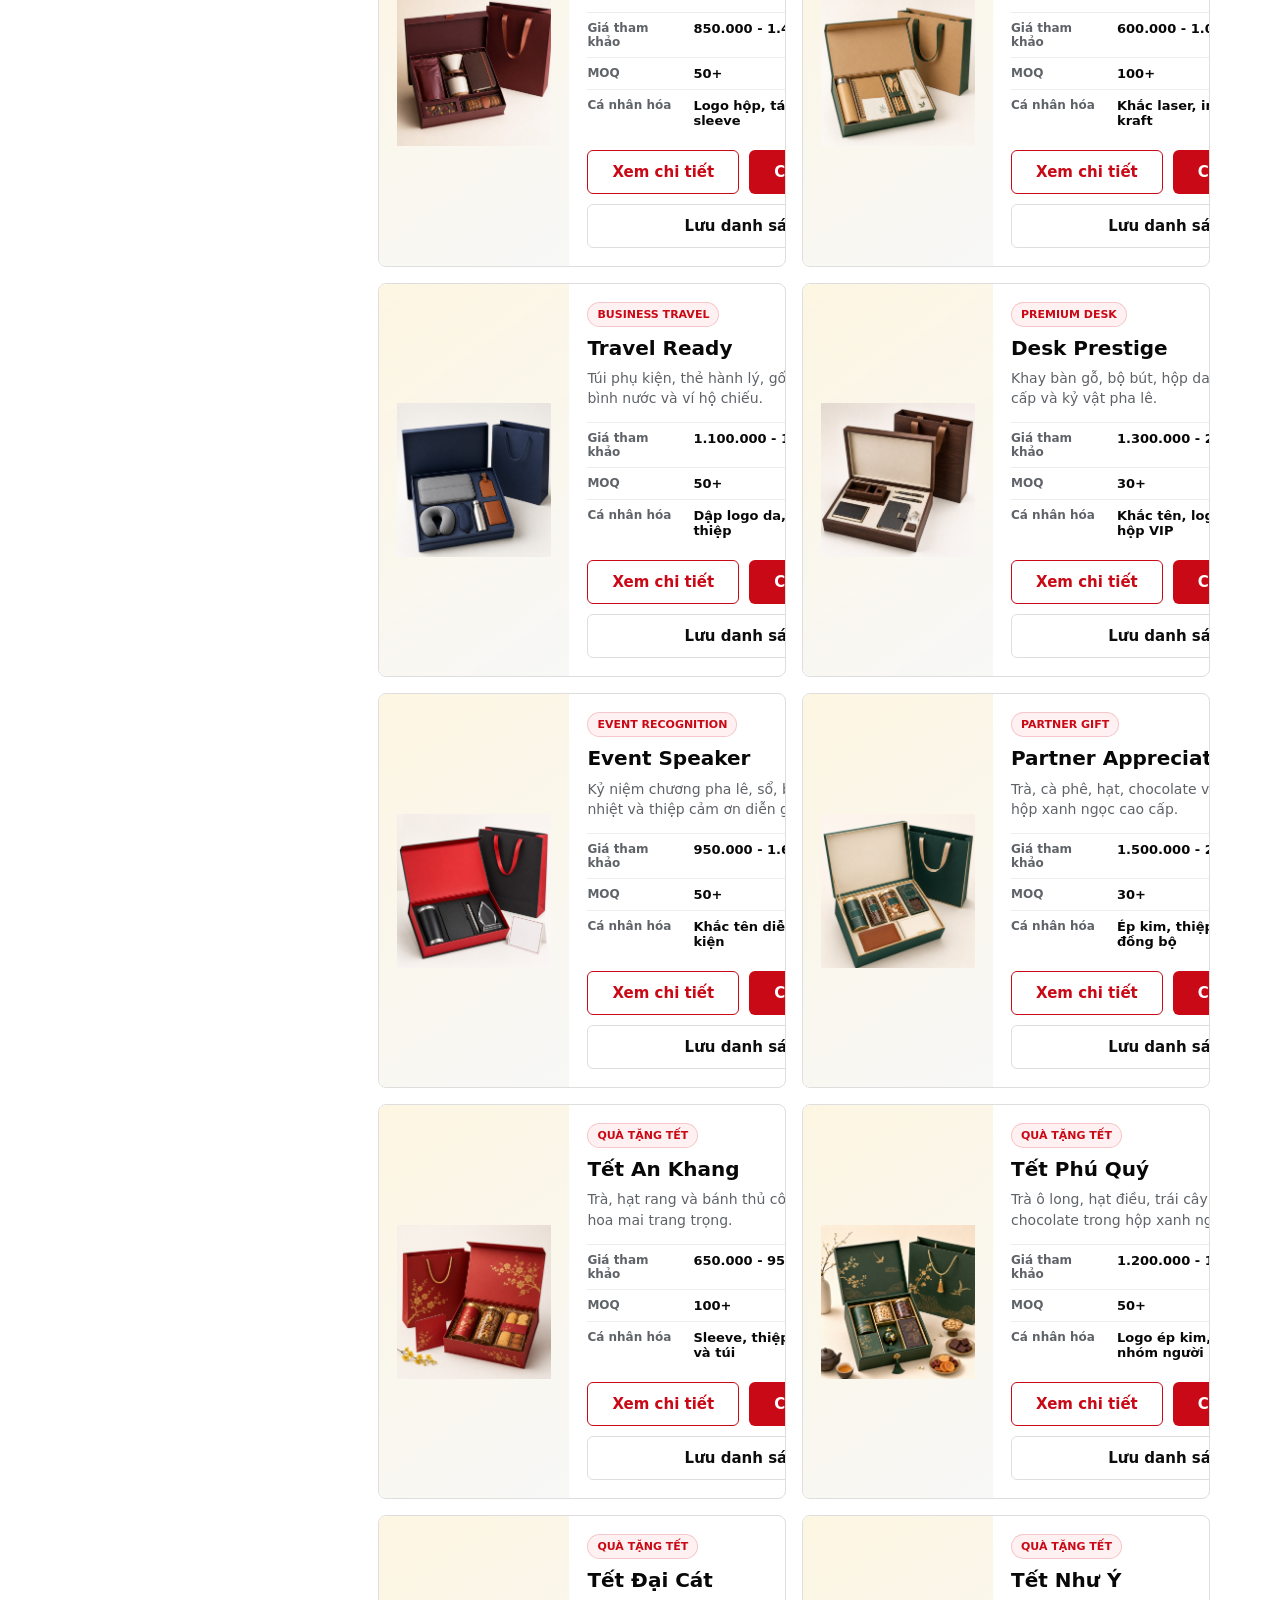
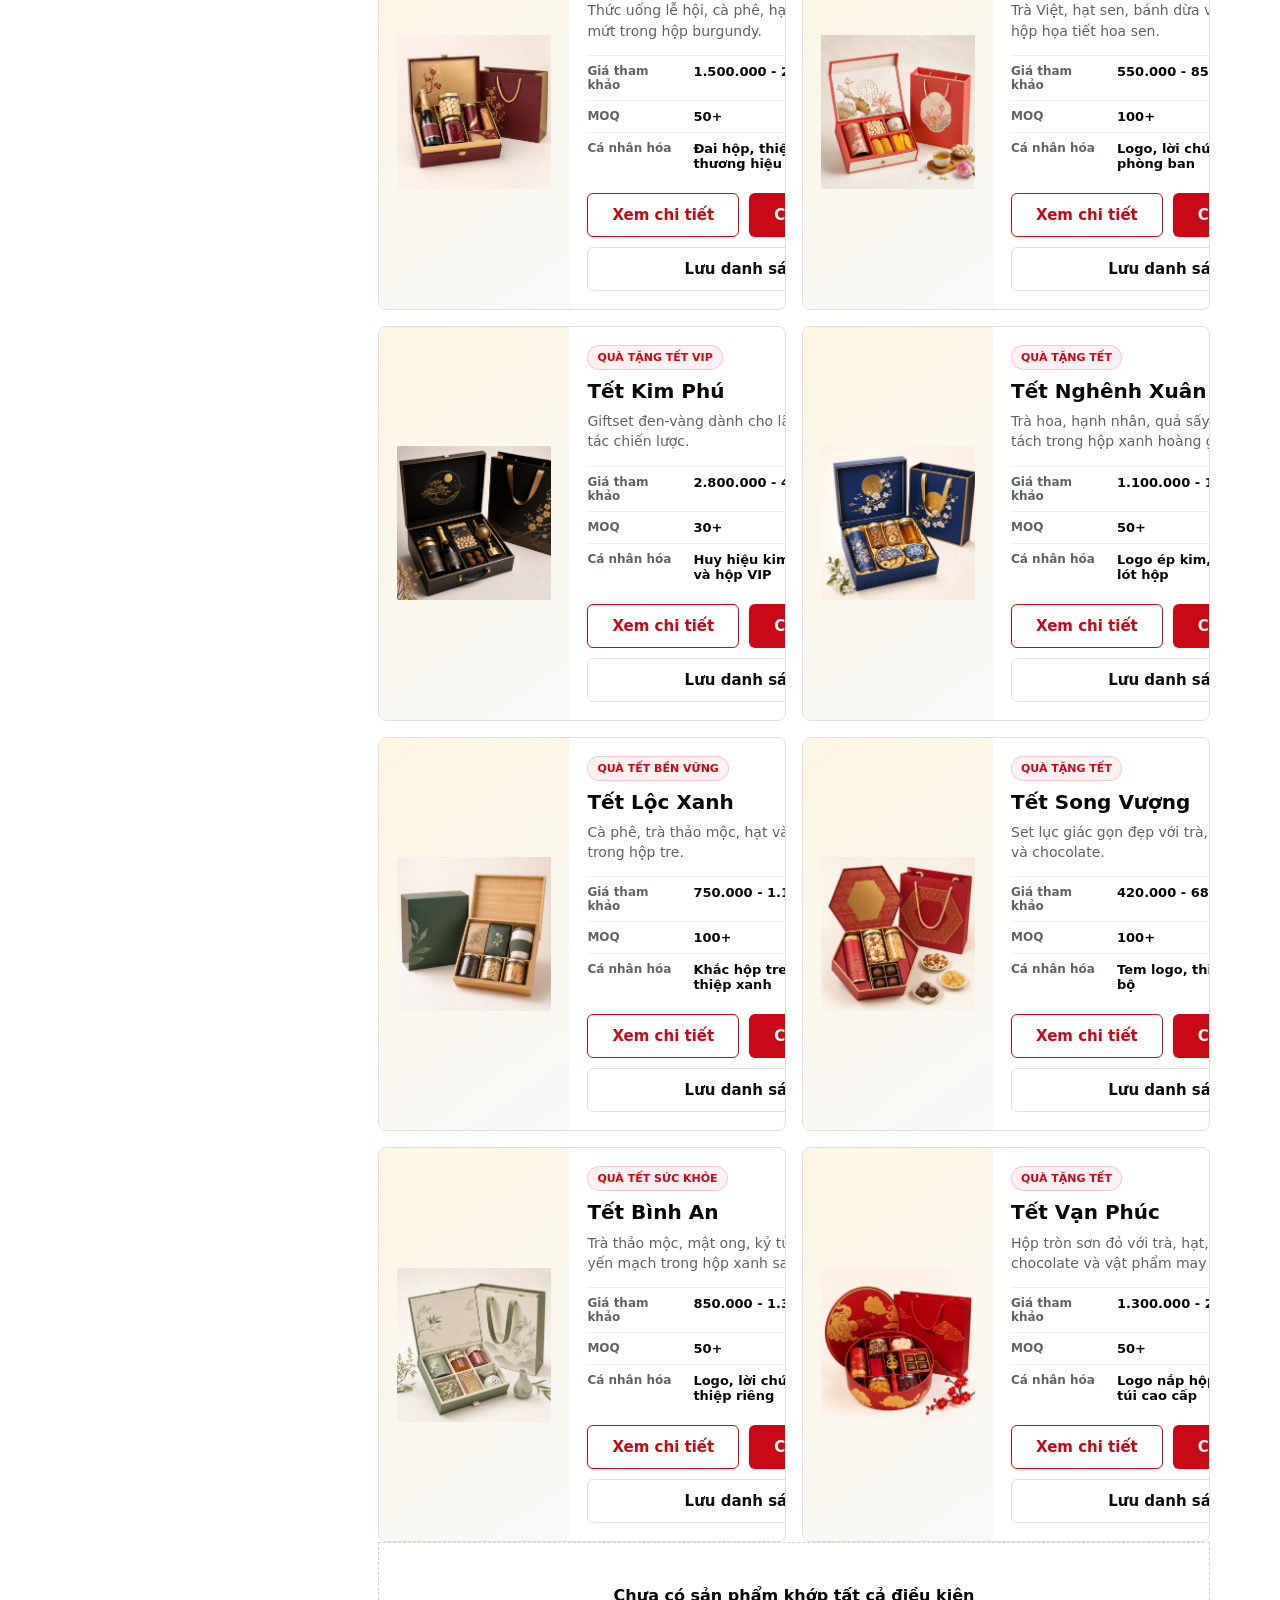
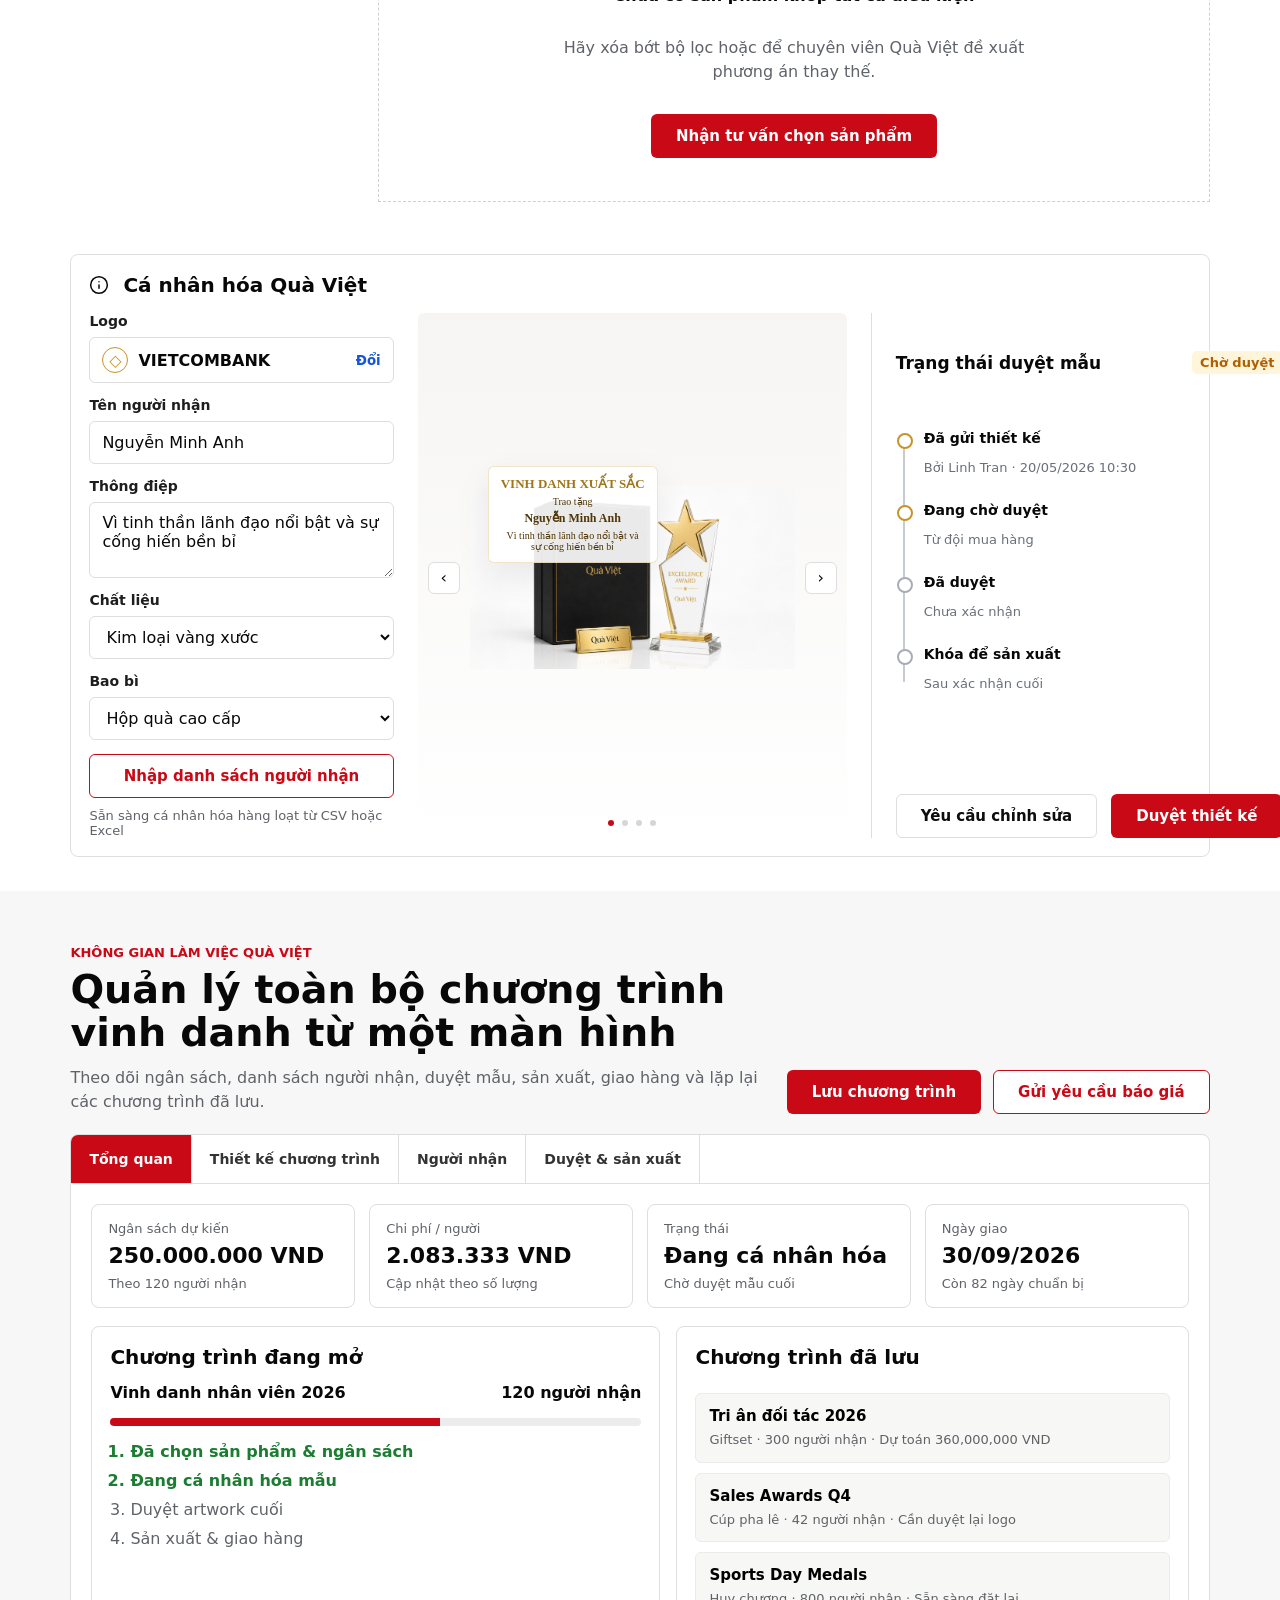
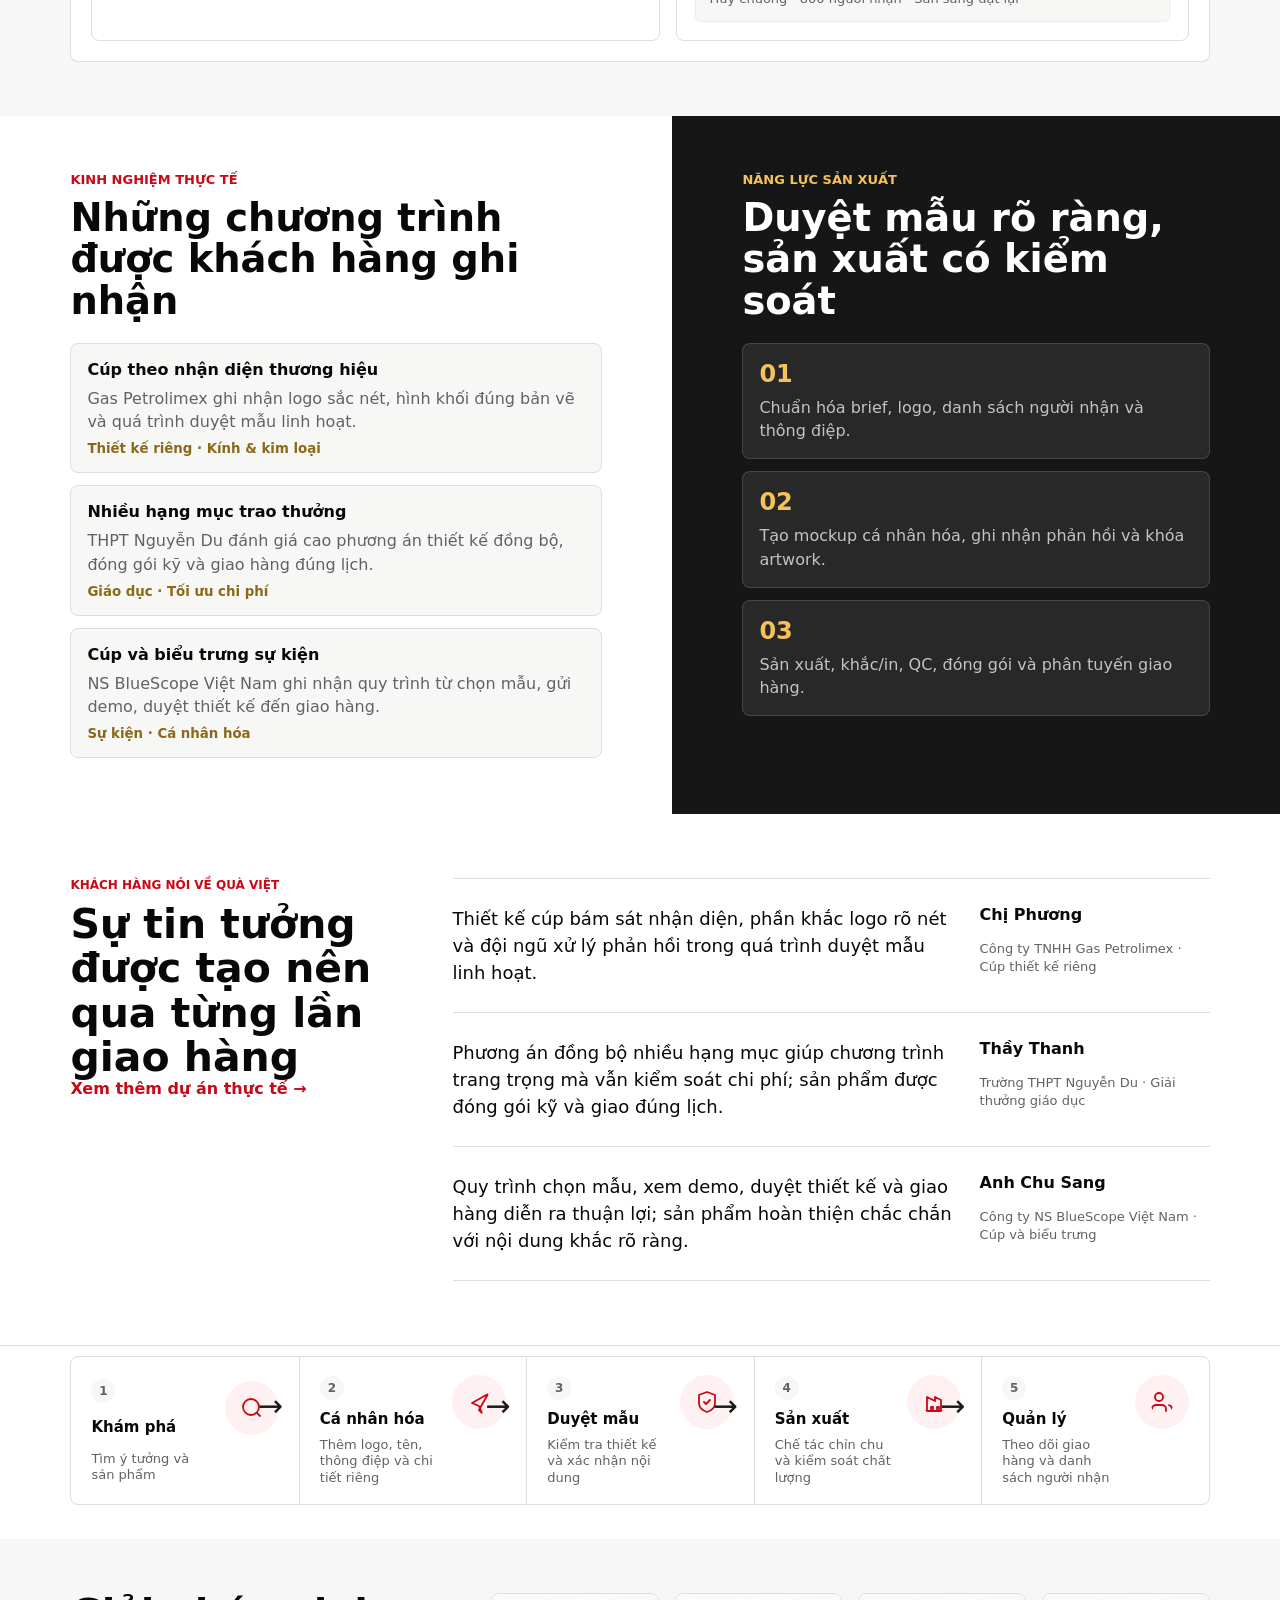
==== commit 53f74f74: "Build Vietnamese SEO landing architecture" ====
--- a/index.html
+++ b/index.html
@@ -3,8 +3,64 @@
   <head>
     <meta charset="UTF-8" />
     <meta name="viewport" content="width=device-width, initial-scale=1.0" />
-    <title>Nền tảng Quà tặng & Vinh danh Quà Việt</title>
-    <link rel="stylesheet" href="styles.css?v=c20230a" />
+    <title>Cúp, Award, Huy Chương &amp; Quà Tặng Doanh Nghiệp | Quà Việt</title>
+    <meta name="description" content="Quà Việt cung cấp cúp, award pha lê, huy chương, bảng vinh danh, quà tặng doanh nghiệp và giftset Tết cá nhân hóa. Xem mẫu, giá tham khảo và nhận báo giá." />
+    <meta name="robots" content="index, follow, max-image-preview:large" />
+    <meta name="theme-color" content="#a51f2d" />
+    <link rel="canonical" href="https://vietgift.com/" />
+    <link rel="alternate" hreflang="vi-VN" href="https://vietgift.com/" />
+    <link rel="alternate" hreflang="x-default" href="https://vietgift.com/" />
+    <meta property="og:locale" content="vi_VN" />
+    <meta property="og:type" content="website" />
+    <meta property="og:site_name" content="Quà Việt" />
+    <meta property="og:title" content="Cúp, Award, Huy Chương &amp; Quà Tặng Doanh Nghiệp | Quà Việt" />
+    <meta property="og:description" content="Khám phá hơn 50 mẫu cúp, award, huy chương và giftset doanh nghiệp có giá tham khảo, cá nhân hóa và tư vấn theo chương trình." />
+    <meta property="og:url" content="https://vietgift.com/" />
+    <meta property="og:image" content="https://vietgift.com/assets/quaviet-recognition-award.png" />
+    <meta property="og:image:alt" content="Cúp vinh danh và quà tặng doanh nghiệp Quà Việt" />
+    <meta name="twitter:card" content="summary_large_image" />
+    <meta name="twitter:title" content="Cúp, Award, Huy Chương &amp; Quà Tặng Doanh Nghiệp | Quà Việt" />
+    <meta name="twitter:description" content="Catalogue sản phẩm vinh danh và quà tặng doanh nghiệp cá nhân hóa từ Quà Việt." />
+    <meta name="twitter:image" content="https://vietgift.com/assets/quaviet-recognition-award.png" />
+    <script type="application/ld+json">
+      {
+        "@context": "https://schema.org",
+        "@graph": [
+          {
+            "@type": "Organization",
+            "@id": "https://vietgift.com/#organization",
+            "name": "Công ty TNHH SX TM DV Quà Việt",
+            "alternateName": "Quà Việt",
+            "url": "https://vietgift.com/",
+            "logo": "https://vietgift.com/assets/quaviet-recognition-award.png",
+            "foundingDate": "2005-06-27",
+            "taxID": "0303930325",
+            "email": "info@quaviet.com",
+            "telephone": "+84908951621",
+            "contactPoint": [{"@type":"ContactPoint","telephone":"+84908951621","contactType":"sales","areaServed":"VN","availableLanguage":"vi"}]
+          },
+          {
+            "@type": "WebSite",
+            "@id": "https://vietgift.com/#website",
+            "url": "https://vietgift.com/",
+            "name": "Quà Việt",
+            "inLanguage": "vi-VN",
+            "publisher": {"@id": "https://vietgift.com/#organization"}
+          },
+          {
+            "@type": "CollectionPage",
+            "@id": "https://vietgift.com/#catalogue",
+            "url": "https://vietgift.com/#products",
+            "name": "Catalogue cúp, award, huy chương và quà tặng doanh nghiệp",
+            "isPartOf": {"@id": "https://vietgift.com/#website"},
+            "about": ["Cúp thể thao", "Award vinh danh", "Huy chương", "Quà tặng doanh nghiệp", "Quà Tết doanh nghiệp"],
+            "inLanguage": "vi-VN"
+          }
+        ]
+      }
+    </script>
+    <link rel="icon" href="favicon.svg" type="image/svg+xml" />
+    <link rel="stylesheet" href="styles.css?v=seo1" />
   </head>
   <body>
     <header class="site-header">
@@ -133,6 +189,14 @@
           </div>
         </div>
 
+        <nav class="seo-category-nav" aria-label="Danh mục sản phẩm nổi bật">
+          <a href="cup-the-thao.html"><strong>Cúp thể thao</strong><span>Golf, tennis, pickleball, giáo dục</span></a>
+          <a href="award-vinh-danh.html"><strong>Award vinh danh</strong><span>Pha lê, acrylic, kim loại, gỗ</span></a>
+          <a href="huy-chuong.html"><strong>Huy chương</strong><span>Thể thao, trường học, doanh nghiệp</span></a>
+          <a href="qua-tang-doanh-nghiep.html"><strong>Quà tặng doanh nghiệp</strong><span>Onboarding, tri ân, sự kiện</span></a>
+          <a href="qua-tet-doanh-nghiep.html"><strong>Quà Tết doanh nghiệp</strong><span>Giftset theo ngân sách và người nhận</span></a>
+        </nav>
+
         <div class="catalog-guide">
           <div class="guide-copy">
             <span>Chưa biết nên chọn gì?</span>
--- a/styles.css
+++ b/styles.css
@@ -366,6 +366,27 @@
   padding: 20px;
 }
 
+.seo-category-nav {
+  border-bottom: 1px solid var(--line);
+  display: grid;
+  grid-template-columns: repeat(5, minmax(0, 1fr));
+}
+
+.seo-category-nav a {
+  color: var(--ink);
+  display: flex;
+  flex-direction: column;
+  gap: 6px;
+  min-width: 0;
+  padding: 22px 20px;
+  text-decoration: none;
+}
+
+.seo-category-nav a + a { border-left: 1px solid var(--line); }
+.seo-category-nav a:hover strong { color: var(--brand); }
+.seo-category-nav strong { font-size: 15px; }
+.seo-category-nav span { color: var(--muted); font-size: 12px; line-height: 1.45; }
+
 .guide-copy span,
 .recommendation-panel span {
   color: var(--red);
@@ -2099,6 +2120,10 @@
 }
 
 @media (max-width: 760px) {
+  .seo-category-nav { grid-template-columns: 1fr 1fr; }
+  .seo-category-nav a { border-bottom: 1px solid var(--line); padding: 18px; }
+  .seo-category-nav a + a { border-left: 0; }
+  .seo-category-nav a:nth-child(even) { border-left: 1px solid var(--line); }
   .site-header {
     gap: 14px;
     min-height: 70px;
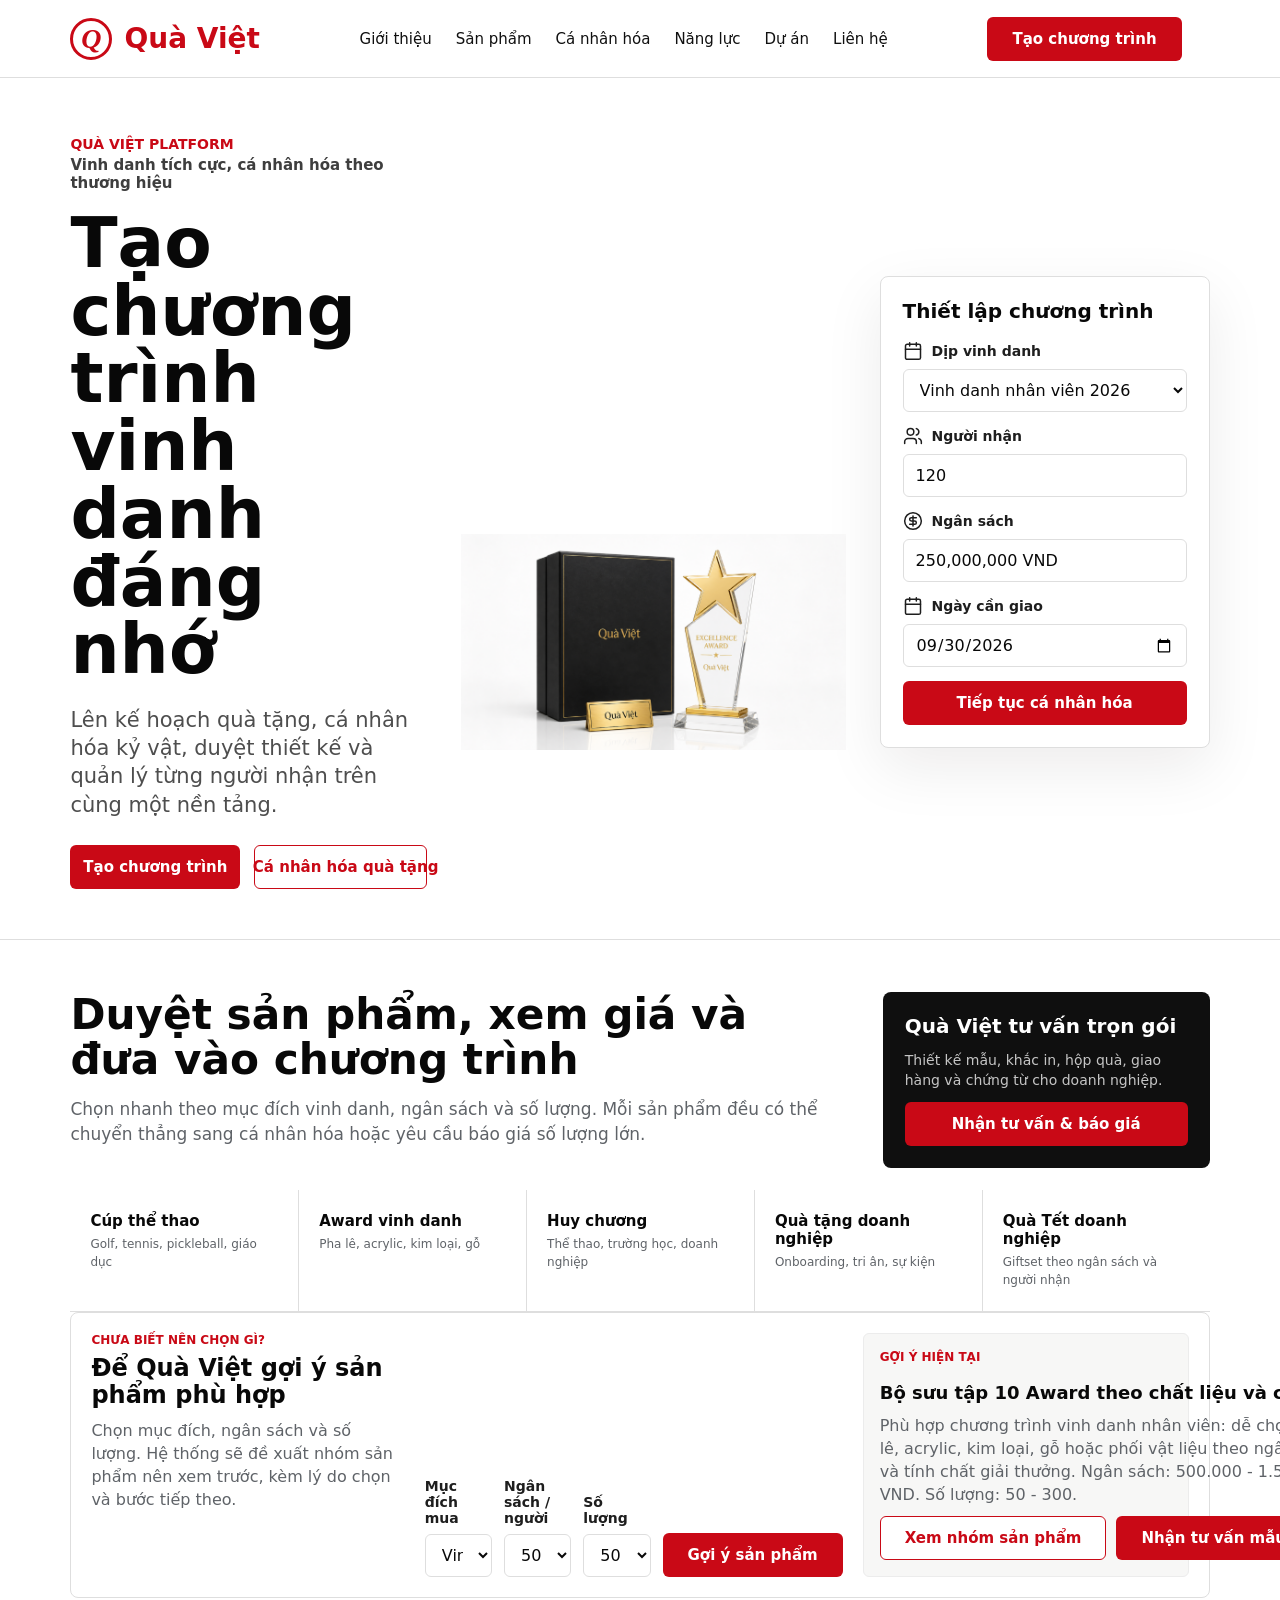
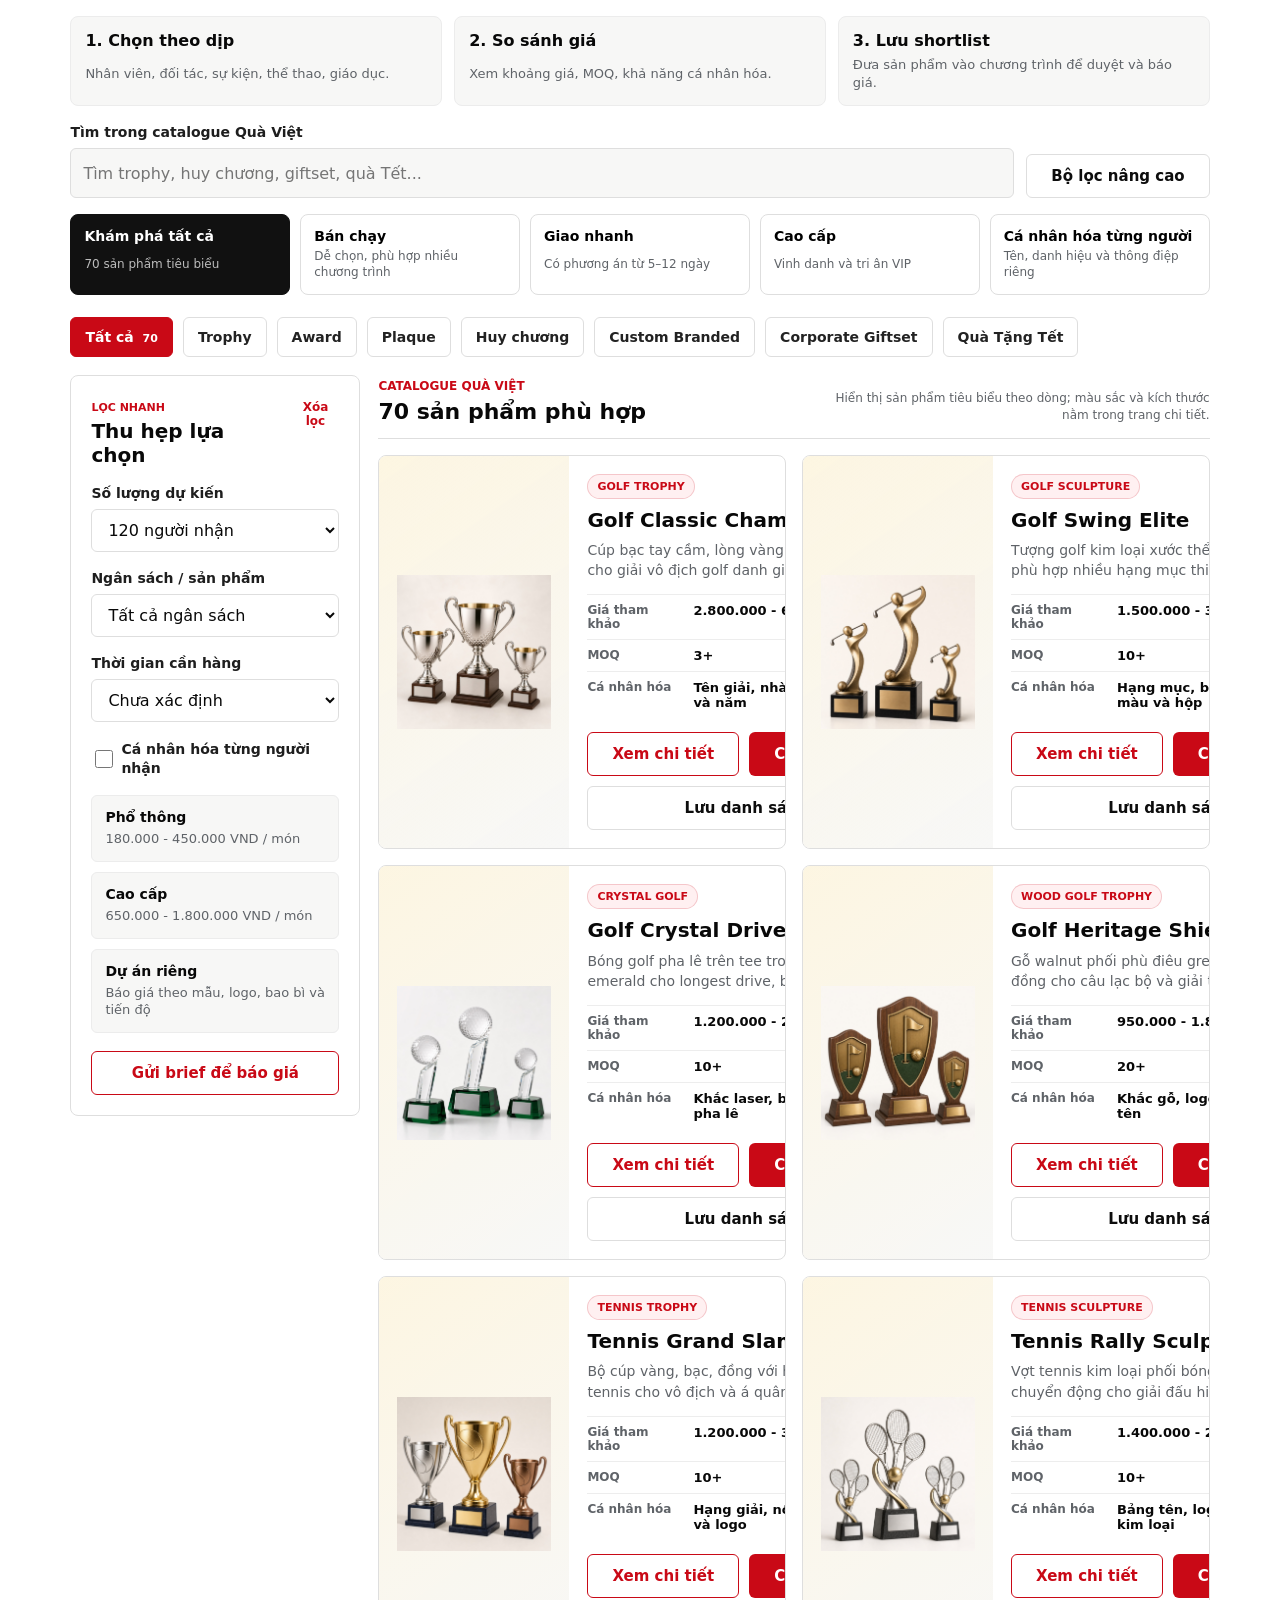
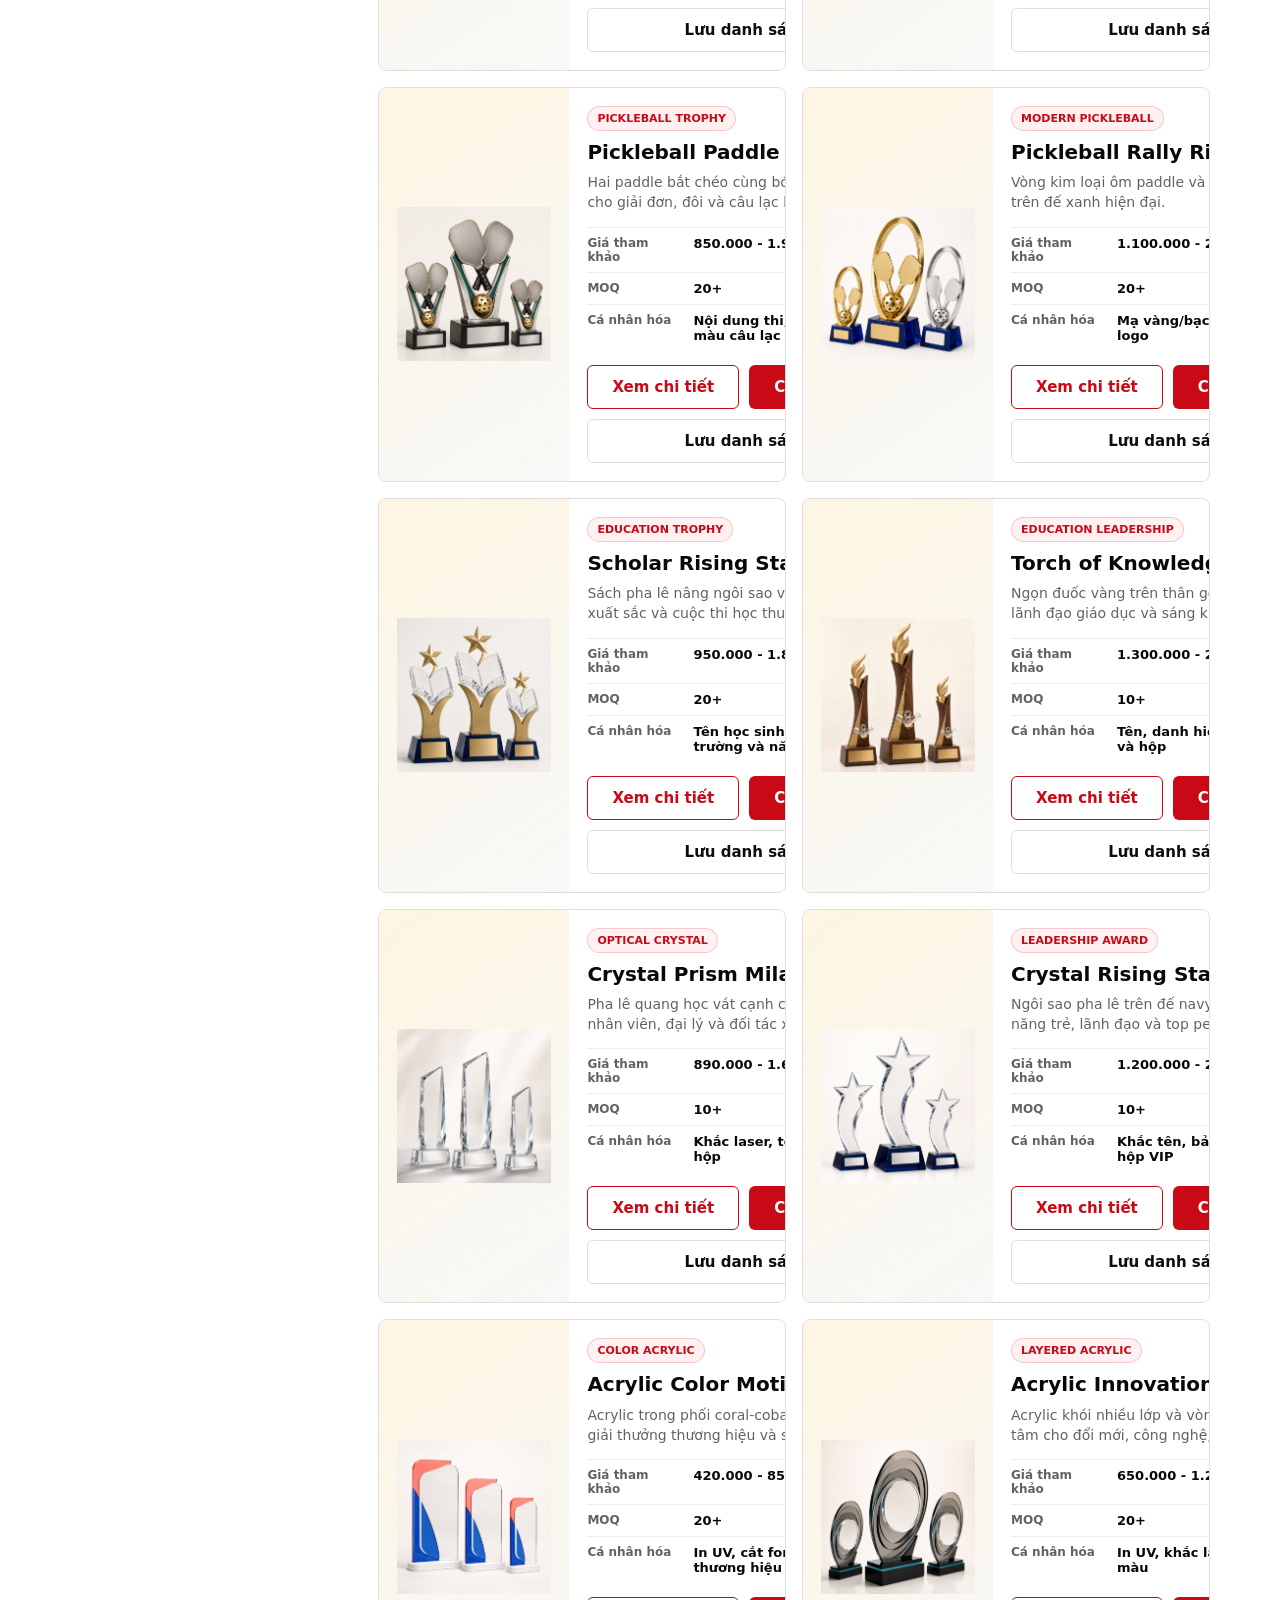
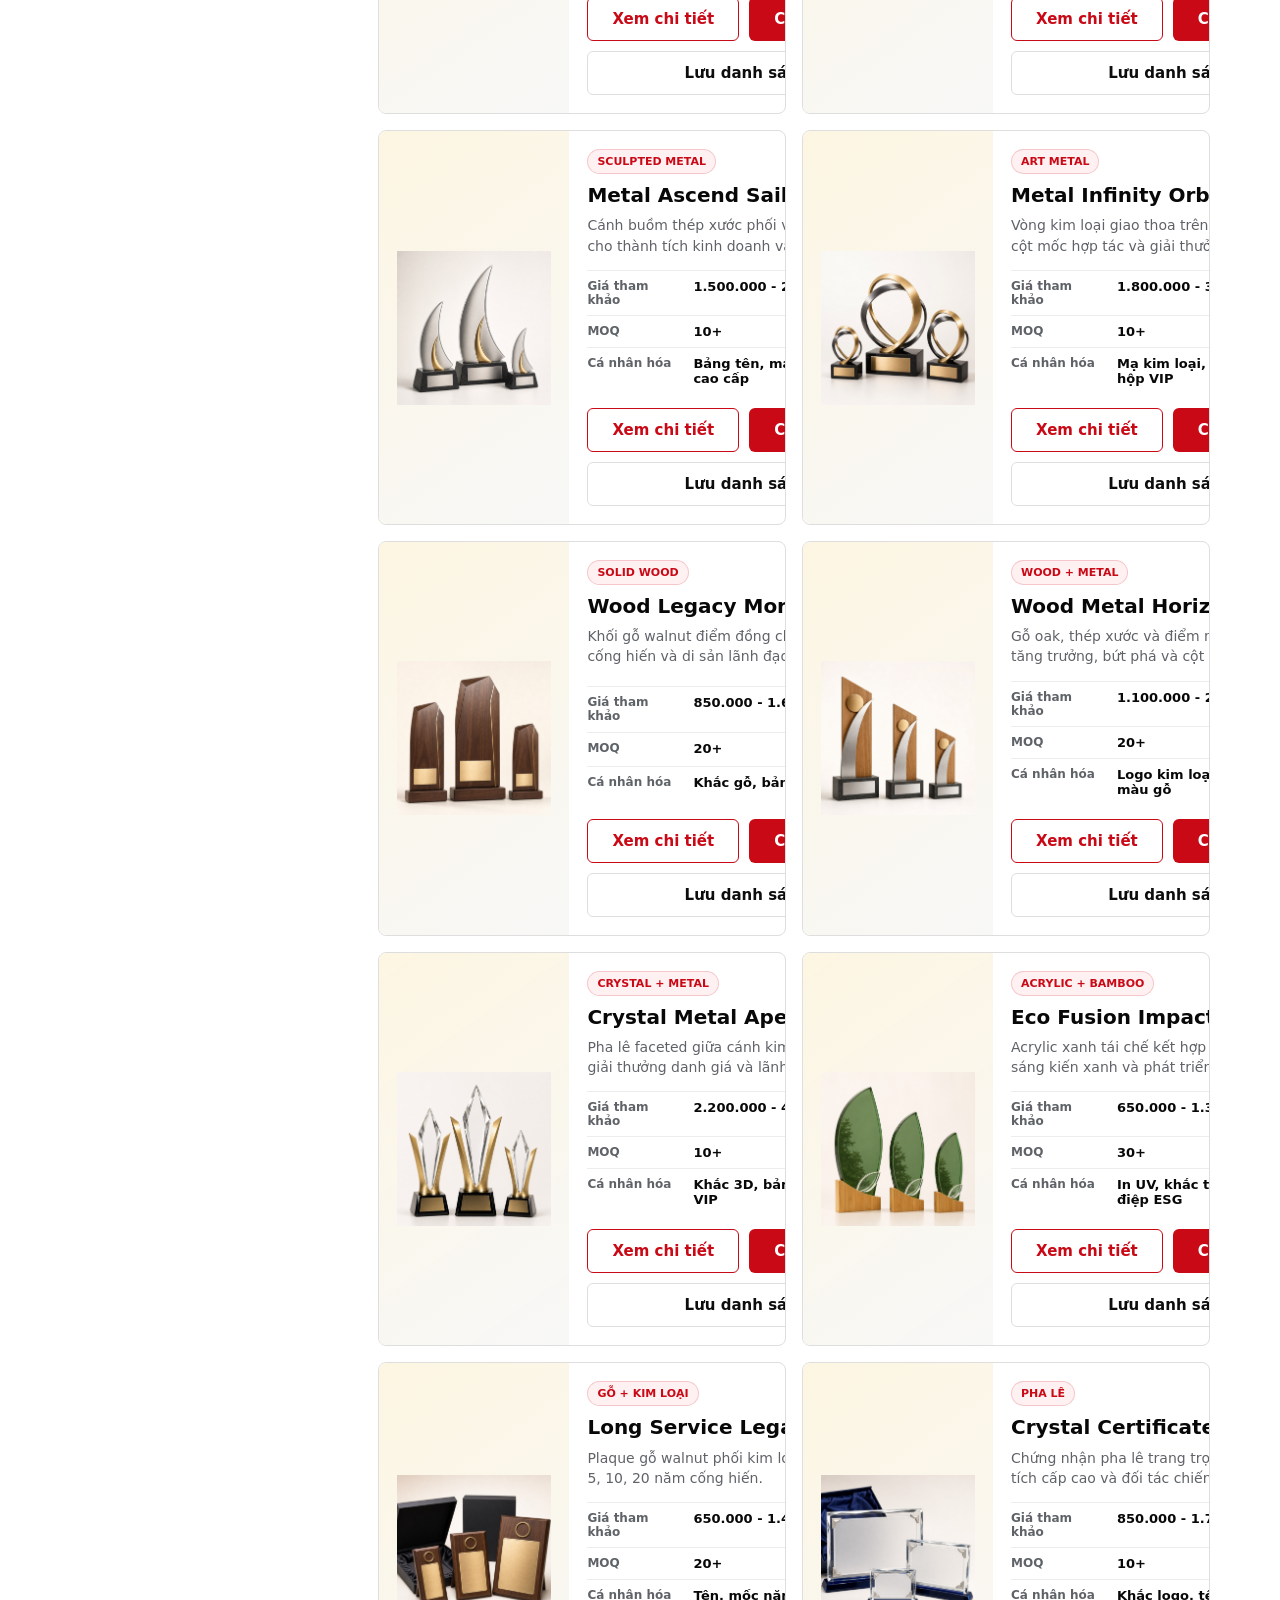
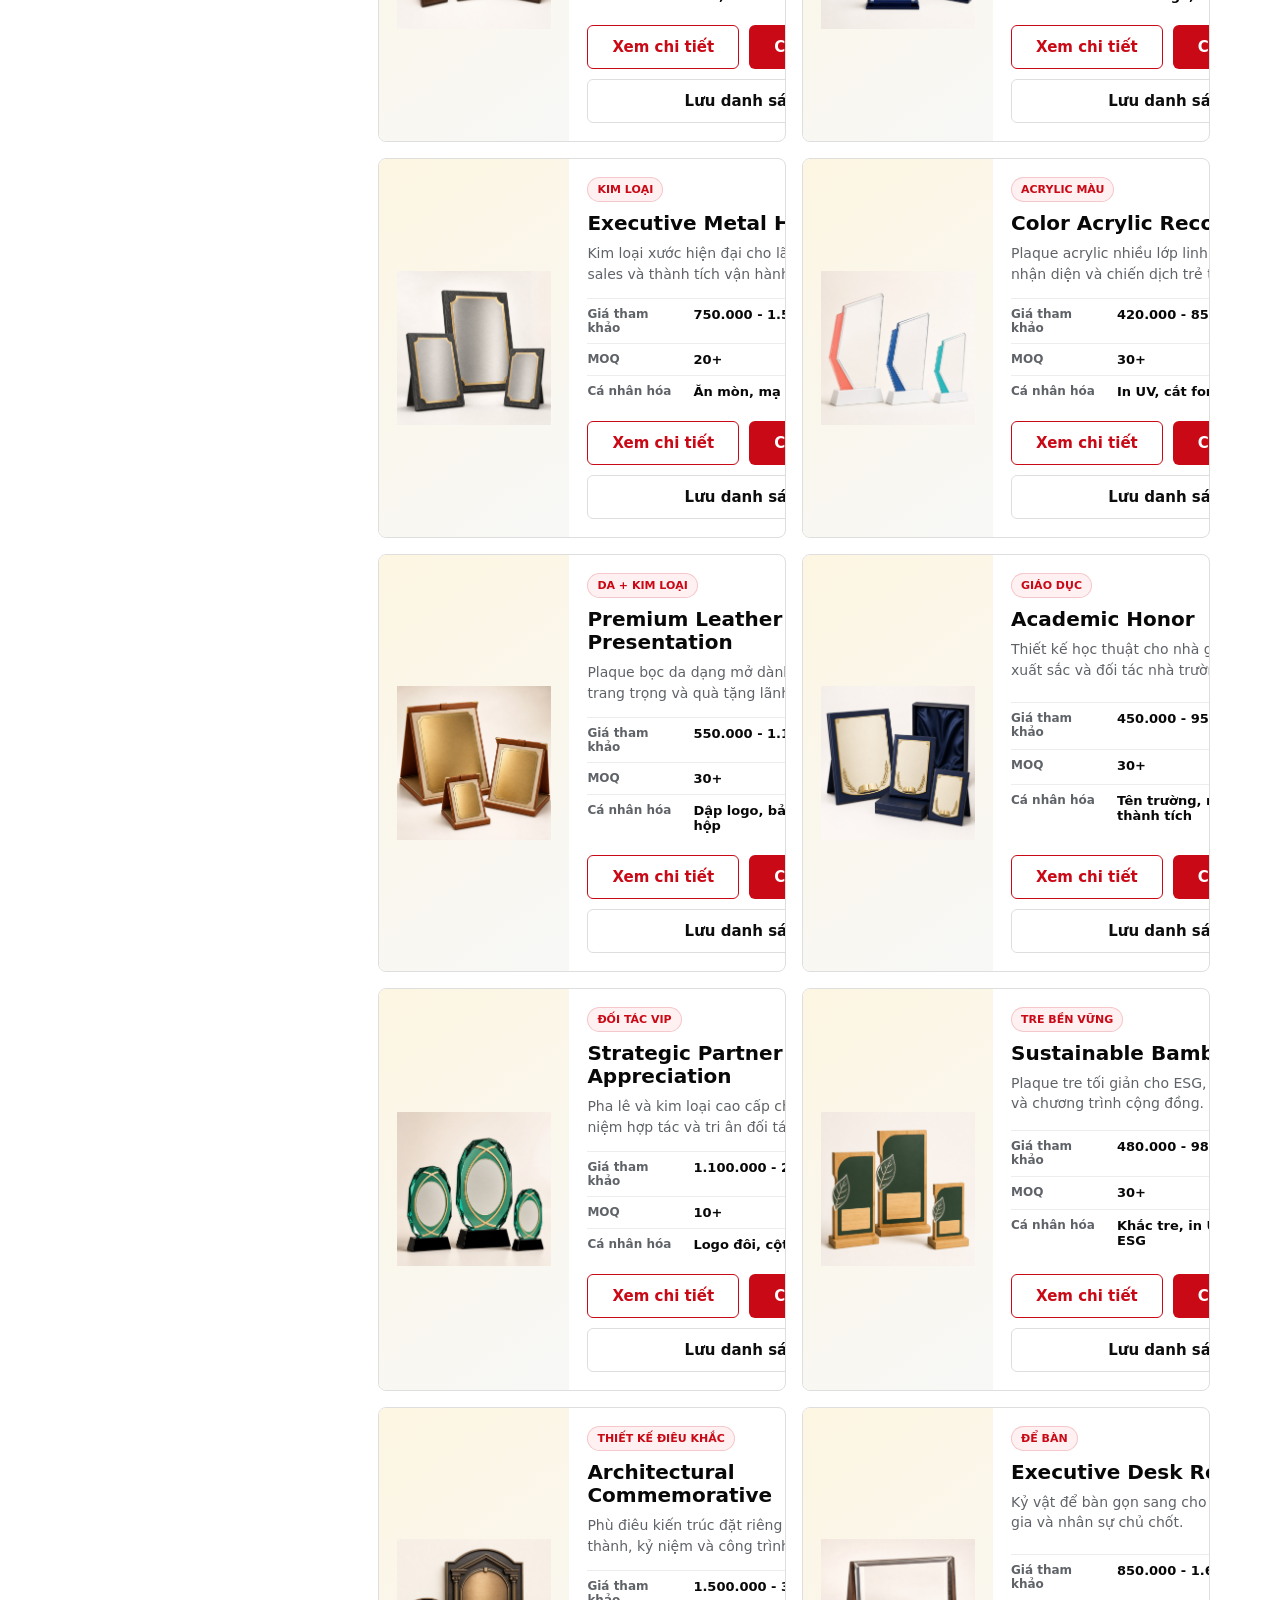
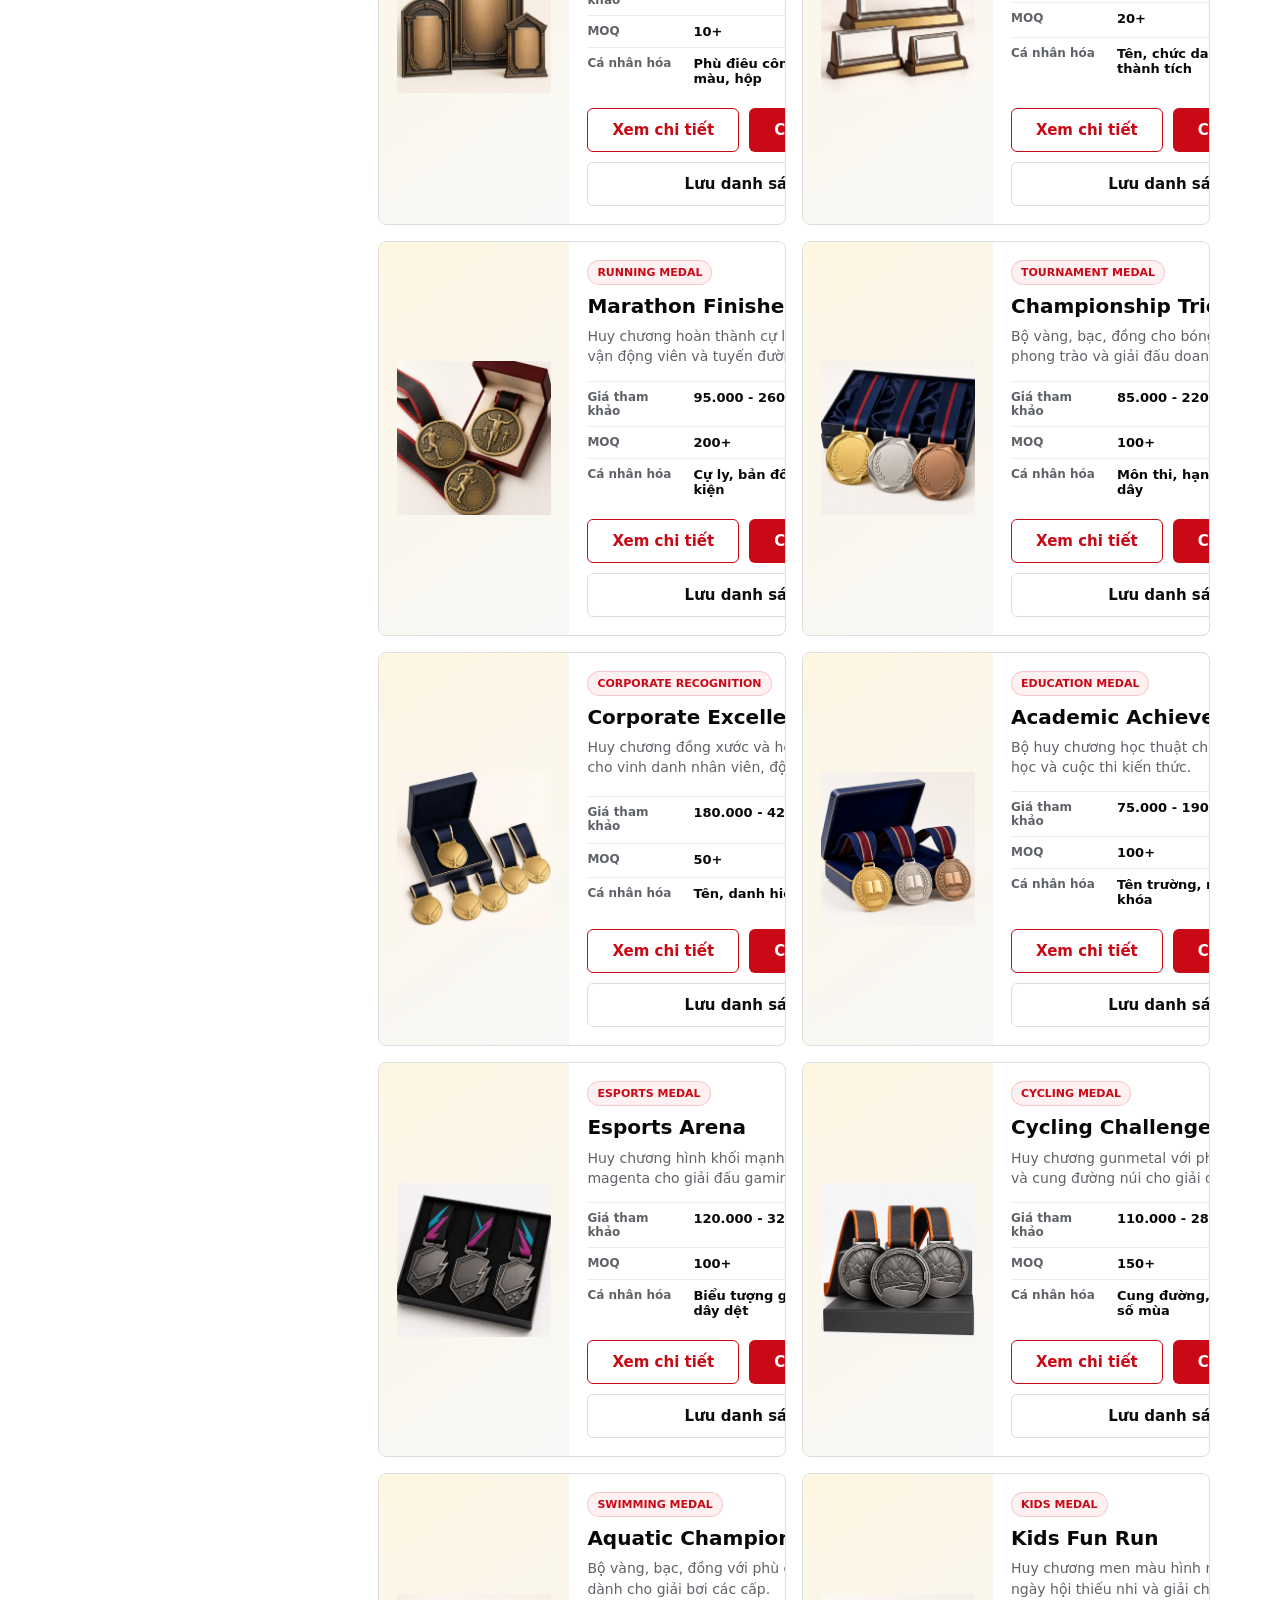
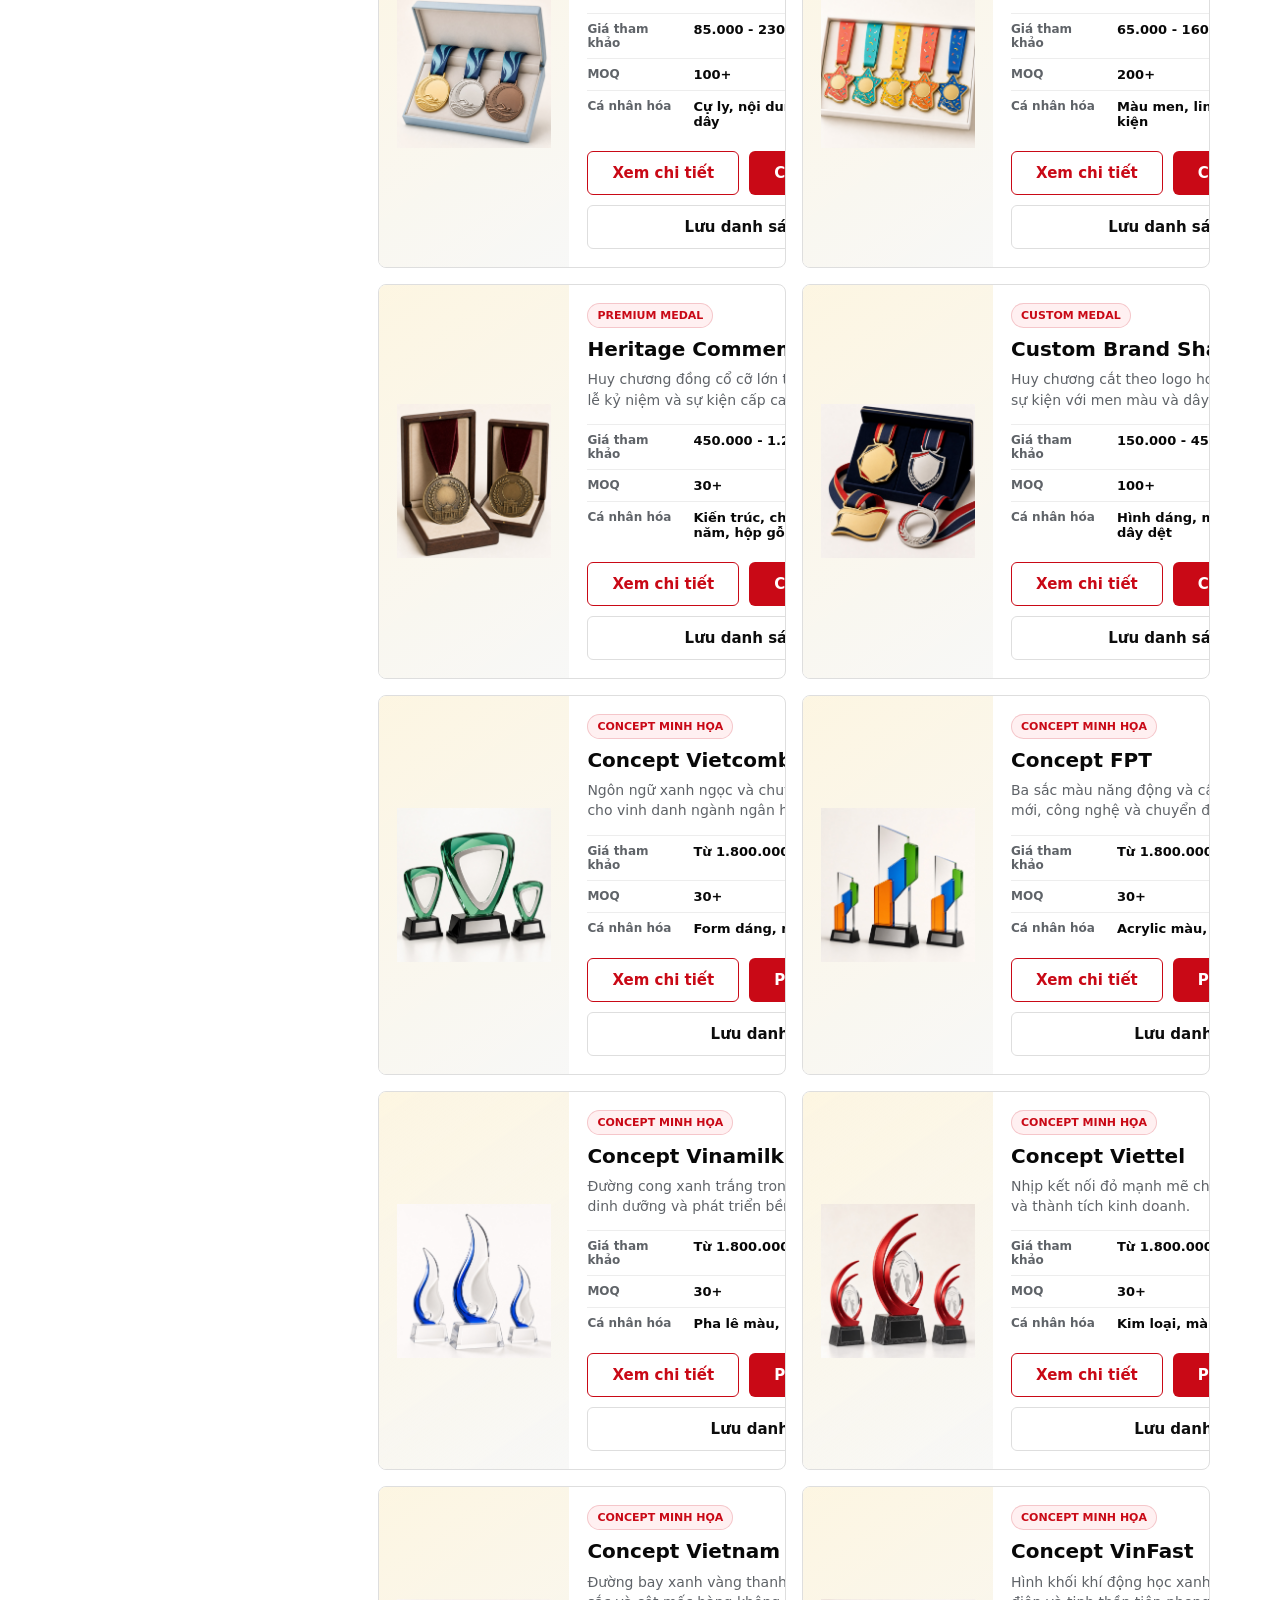
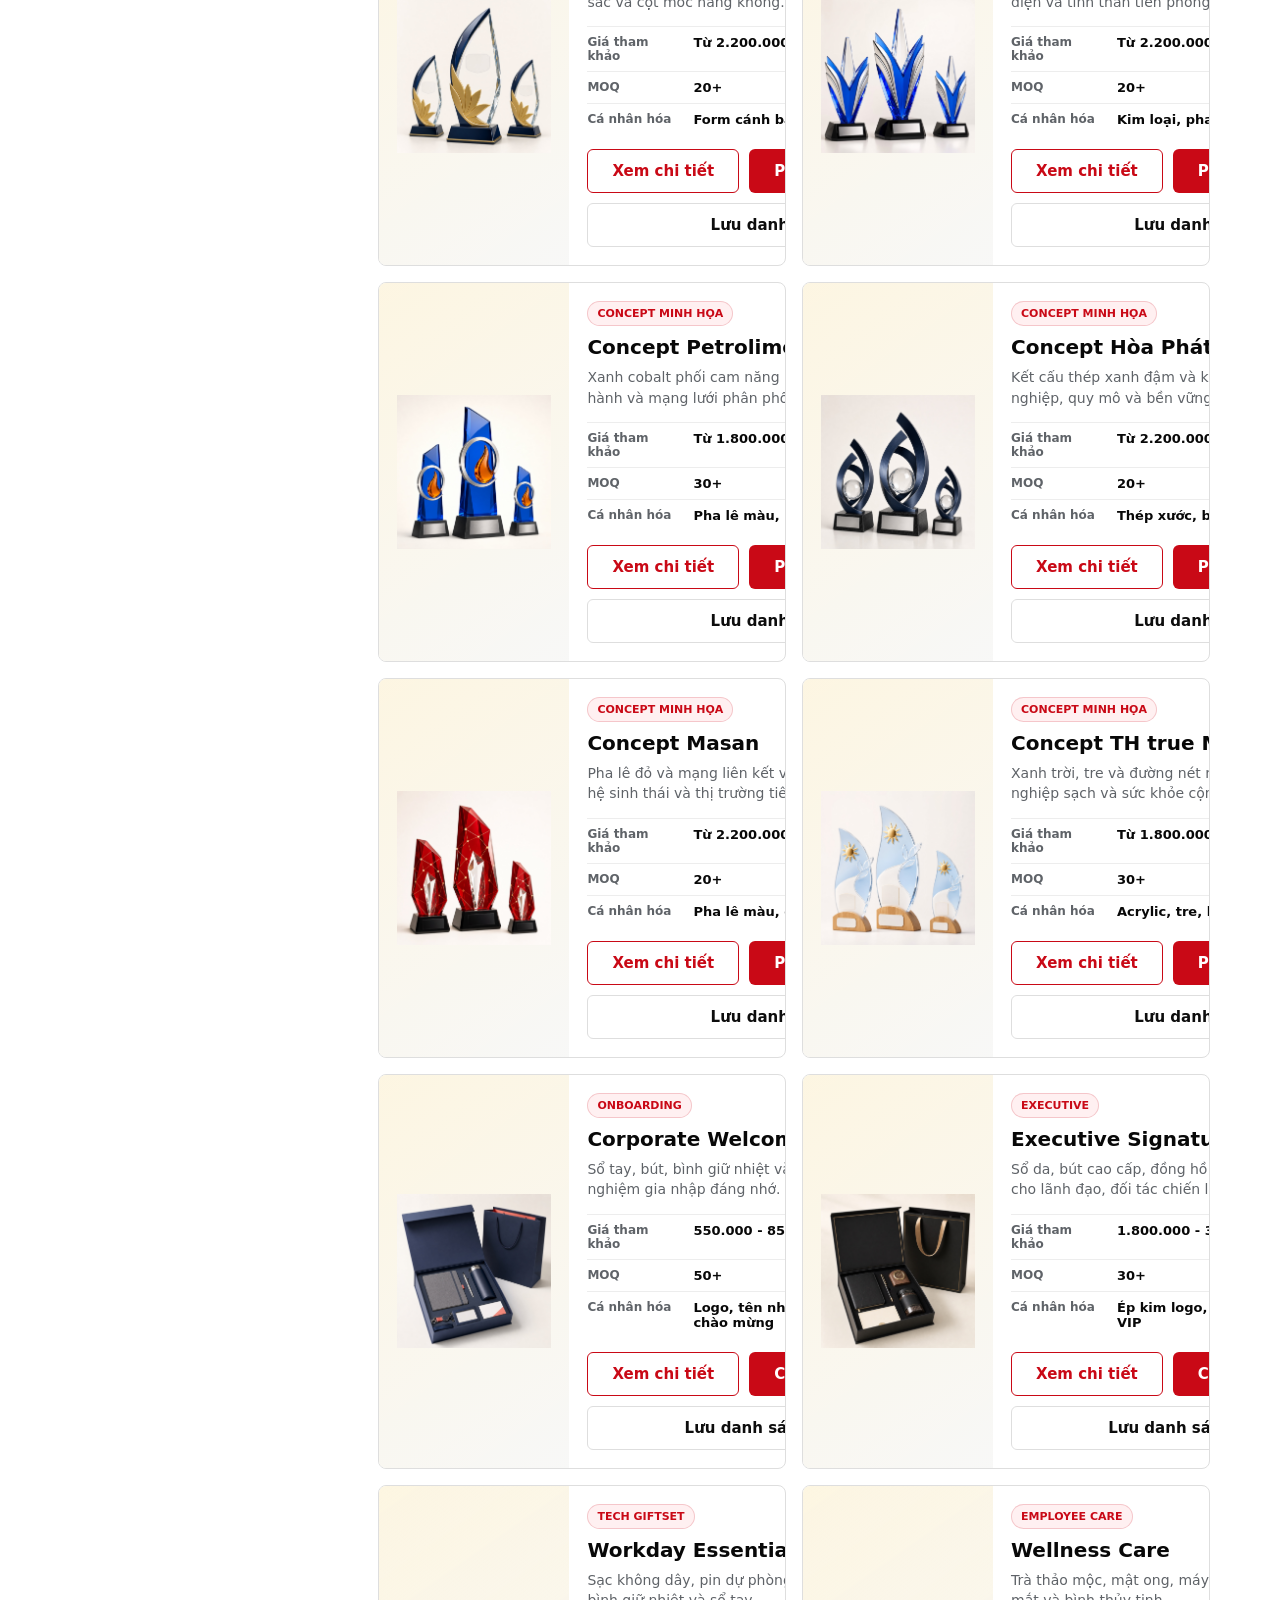
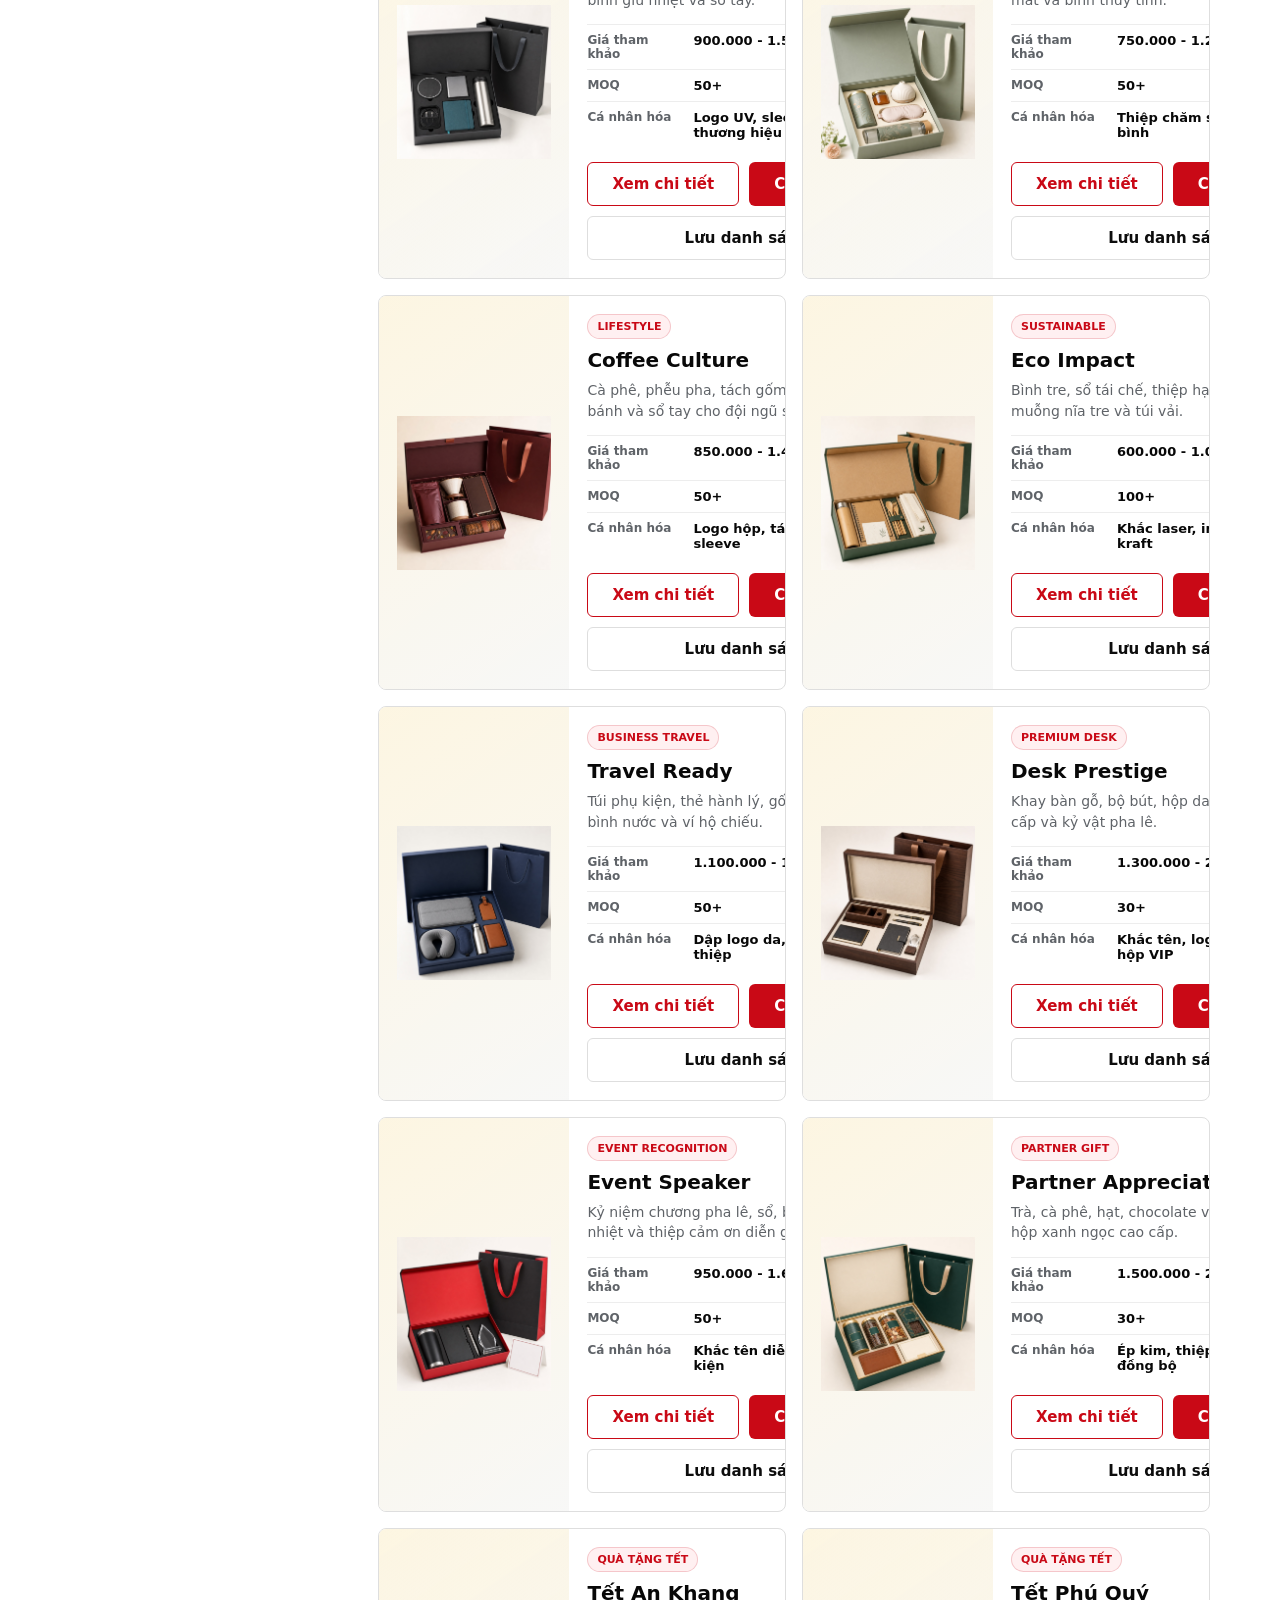
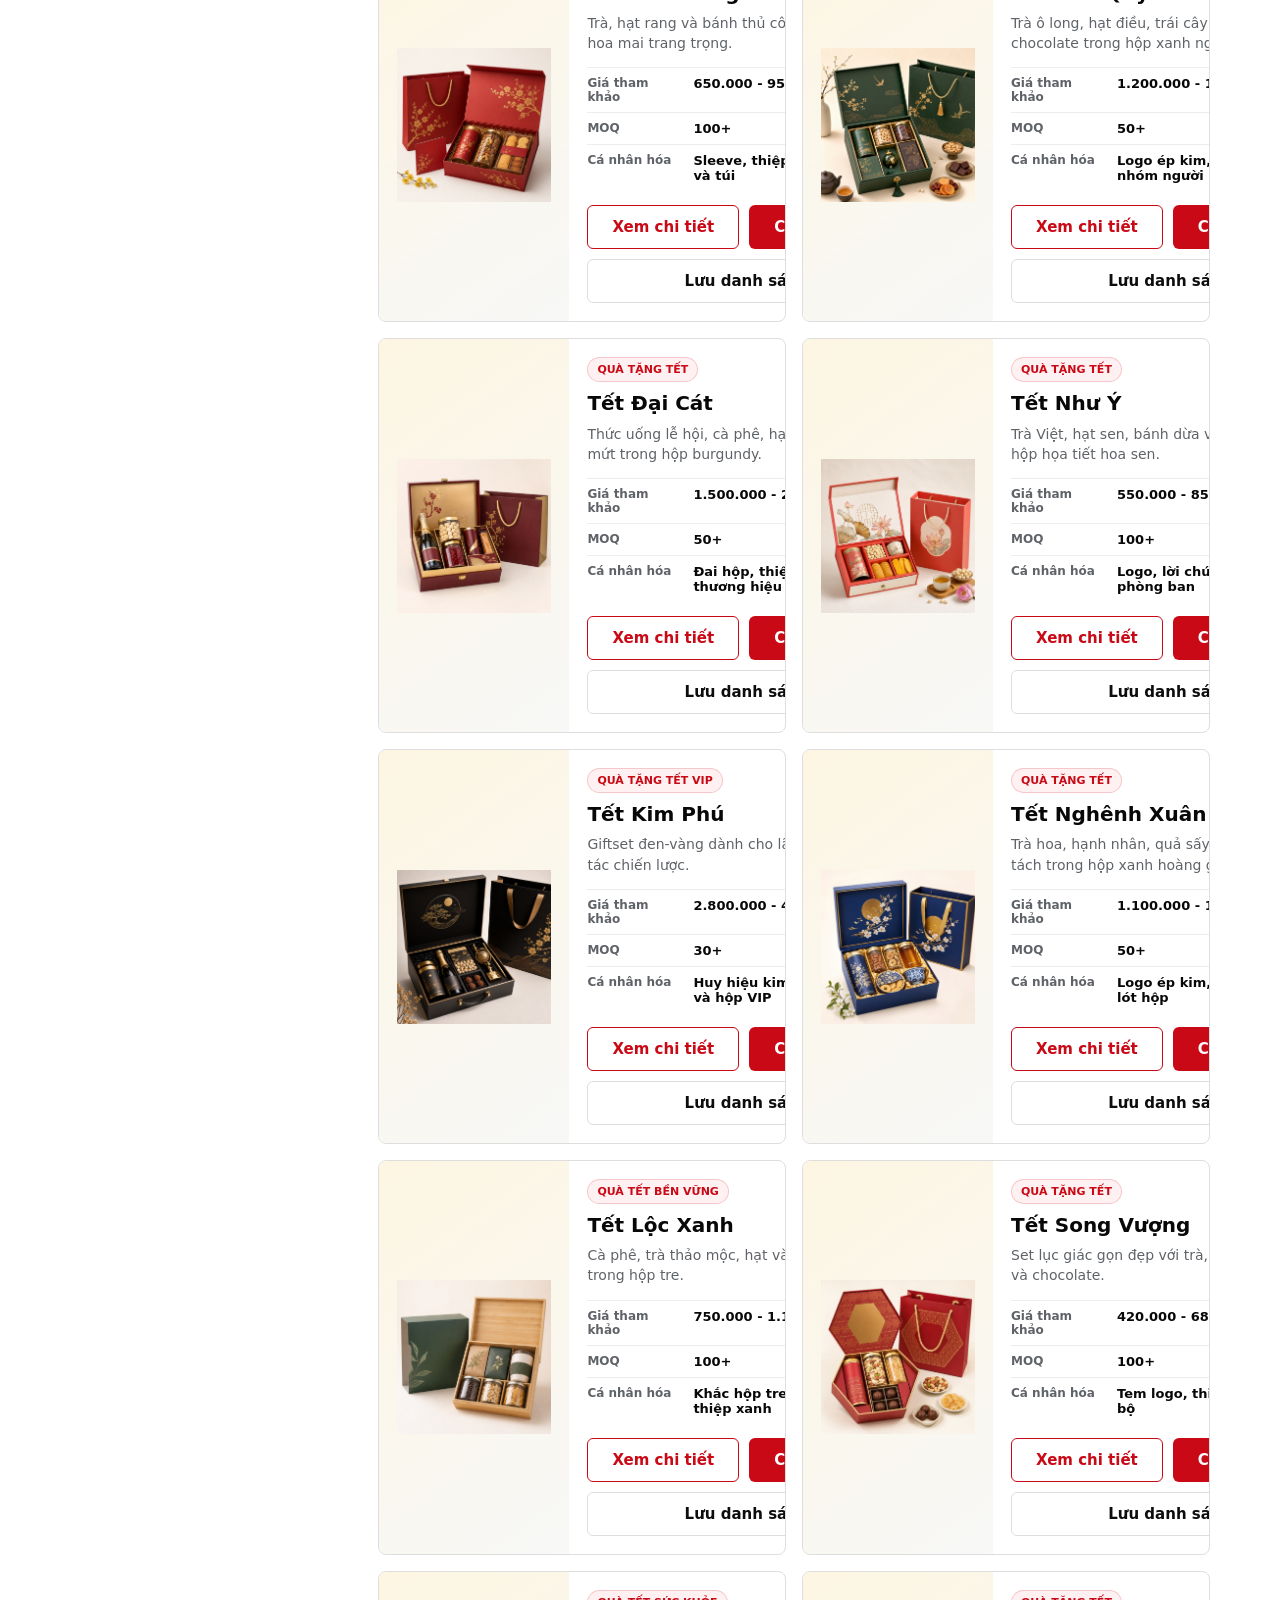
==== commit 54489d9a: "Add plaque and branded concept collections" ====
--- a/index.html
+++ b/index.html
@@ -276,7 +276,7 @@
 
         <div class="collection-rail" aria-label="Bộ sưu tập được chọn lọc">
           <button class="collection-button active" type="button" data-collection="all">
-            <strong>Khám phá tất cả</strong><span>52 sản phẩm tiêu biểu</span>
+            <strong>Khám phá tất cả</strong><span>70 sản phẩm tiêu biểu</span>
           </button>
           <button class="collection-button" type="button" data-collection="bestseller">
             <strong>Bán chạy</strong><span>Dễ chọn, phù hợp nhiều chương trình</span>
@@ -293,7 +293,7 @@
         </div>
 
         <div class="catalog-toolbar" aria-label="Danh mục sản phẩm">
-          <button class="filter-button active" type="button" data-filter="all">Tất cả <small>52</small></button>
+          <button class="filter-button active" type="button" data-filter="all">Tất cả <small>70</small></button>
           <button class="filter-button" type="button" data-filter="trophy">Trophy</button>
           <button class="filter-button" type="button" data-filter="award">Award</button>
           <button class="filter-button" type="button" data-filter="plaques">Plaque</button>
@@ -363,7 +363,7 @@
             <div class="results-heading">
               <div>
                 <span id="results-context">Catalogue Quà Việt</span>
-                <h3><strong id="results-count">52</strong> sản phẩm phù hợp</h3>
+                <h3><strong id="results-count">70</strong> sản phẩm phù hợp</h3>
               </div>
               <span>Hiển thị sản phẩm tiêu biểu theo dòng; màu sắc và kích thước nằm trong trang chi tiết.</span>
             </div>
@@ -450,24 +450,16 @@
               <div class="product-card-body"><div data-label="Acrylic + Bamboo"><h3>Eco Fusion Impact</h3><p>Acrylic xanh tái chế kết hợp tre cho ESG, sáng kiến xanh và phát triển bền vững.</p></div><dl><div><dt>Giá tham khảo</dt><dd>650.000 - 1.300.000 VND</dd></div><div><dt>MOQ</dt><dd>30+</dd></div><div><dt>Cá nhân hóa</dt><dd>In UV, khắc tre và thông điệp ESG</dd></div></dl><div class="product-actions"><button class="button button-outline detail-product" type="button">Xem chi tiết</button><button class="button button-primary personalize-product" type="button">Cá nhân hóa</button></div></div>
             </article>
 
-            <article class="product-card" data-category="plaques" data-product="Bảng vinh danh thâm niên">
-              <img src="assets/quaviet-recognition-award.png" alt="Bảng vinh danh thâm niên Quà Việt" />
-              <div class="product-card-body">
-                <div data-label="Plaque">
-                  <h3>Bảng vinh danh thâm niên</h3>
-                  <p>Ghi nhận 5 năm, 10 năm, 20 năm với chất liệu kim loại, gỗ hoặc pha lê.</p>
-                </div>
-                <dl>
-                  <div><dt>Giá tham khảo</dt><dd>320.000 - 980.000 VND</dd></div>
-                  <div><dt>MOQ</dt><dd>20+</dd></div>
-                  <div><dt>Cá nhân hóa</dt><dd>Tên, mốc năm, phòng ban, lời tri ân</dd></div>
-                </dl>
-                <div class="product-actions">
-                  <button class="button button-outline detail-product" type="button">Xem chi tiết</button>
-                  <button class="button button-primary personalize-product" type="button">Cá nhân hóa</button>
-                </div>
-              </div>
-            </article>
+            <article class="product-card" data-category="plaques" data-product="Long Service Legacy"><img src="assets/plaque-long-service.jpg" alt="Plaque vinh danh thâm niên Long Service Legacy Quà Việt" /><div class="product-card-body"><div data-label="Gỗ + kim loại"><h3>Long Service Legacy</h3><p>Plaque gỗ walnut phối kim loại cho cột mốc 5, 10, 20 năm cống hiến.</p></div><dl><div><dt>Giá tham khảo</dt><dd>650.000 - 1.400.000 VND</dd></div><div><dt>MOQ</dt><dd>20+</dd></div><div><dt>Cá nhân hóa</dt><dd>Tên, mốc năm, lời tri ân</dd></div></dl><div class="product-actions"><button class="button button-outline detail-product" type="button">Xem chi tiết</button><button class="button button-primary personalize-product" type="button">Cá nhân hóa</button></div></div></article>
+            <article class="product-card" data-category="plaques" data-product="Crystal Certificate"><img src="assets/plaque-crystal-certificate.jpg" alt="Plaque pha lê Crystal Certificate Quà Việt" /><div class="product-card-body"><div data-label="Pha lê"><h3>Crystal Certificate</h3><p>Chứng nhận pha lê trang trọng cho thành tích cấp cao và đối tác chiến lược.</p></div><dl><div><dt>Giá tham khảo</dt><dd>850.000 - 1.700.000 VND</dd></div><div><dt>MOQ</dt><dd>10+</dd></div><div><dt>Cá nhân hóa</dt><dd>Khắc logo, tên và nội dung</dd></div></dl><div class="product-actions"><button class="button button-outline detail-product" type="button">Xem chi tiết</button><button class="button button-primary personalize-product" type="button">Cá nhân hóa</button></div></div></article>
+            <article class="product-card" data-category="plaques" data-product="Executive Metal Honor"><img src="assets/plaque-metal-honor.jpg" alt="Plaque kim loại Executive Metal Honor Quà Việt" /><div class="product-card-body"><div data-label="Kim loại"><h3>Executive Metal Honor</h3><p>Kim loại xước hiện đại cho lãnh đạo, top sales và thành tích vận hành.</p></div><dl><div><dt>Giá tham khảo</dt><dd>750.000 - 1.500.000 VND</dd></div><div><dt>MOQ</dt><dd>20+</dd></div><div><dt>Cá nhân hóa</dt><dd>Ăn mòn, mạ màu, bảng tên</dd></div></dl><div class="product-actions"><button class="button button-outline detail-product" type="button">Xem chi tiết</button><button class="button button-primary personalize-product" type="button">Cá nhân hóa</button></div></div></article>
+            <article class="product-card" data-category="plaques" data-product="Color Acrylic Recognition"><img src="assets/plaque-acrylic-color.jpg" alt="Plaque acrylic màu Color Acrylic Recognition Quà Việt" /><div class="product-card-body"><div data-label="Acrylic màu"><h3>Color Acrylic Recognition</h3><p>Plaque acrylic nhiều lớp linh hoạt theo màu nhận diện và chiến dịch trẻ trung.</p></div><dl><div><dt>Giá tham khảo</dt><dd>420.000 - 850.000 VND</dd></div><div><dt>MOQ</dt><dd>30+</dd></div><div><dt>Cá nhân hóa</dt><dd>In UV, cắt form, tên riêng</dd></div></dl><div class="product-actions"><button class="button button-outline detail-product" type="button">Xem chi tiết</button><button class="button button-primary personalize-product" type="button">Cá nhân hóa</button></div></div></article>
+            <article class="product-card" data-category="plaques" data-product="Premium Leather Presentation"><img src="assets/plaque-leather-presentation.jpg" alt="Plaque bọc da Premium Leather Presentation Quà Việt" /><div class="product-card-body"><div data-label="Da + kim loại"><h3>Premium Leather Presentation</h3><p>Plaque bọc da dạng mở dành cho lễ trao trang trọng và quà tặng lãnh đạo.</p></div><dl><div><dt>Giá tham khảo</dt><dd>550.000 - 1.100.000 VND</dd></div><div><dt>MOQ</dt><dd>30+</dd></div><div><dt>Cá nhân hóa</dt><dd>Dập logo, bảng kim loại, lót hộp</dd></div></dl><div class="product-actions"><button class="button button-outline detail-product" type="button">Xem chi tiết</button><button class="button button-primary personalize-product" type="button">Cá nhân hóa</button></div></div></article>
+            <article class="product-card" data-category="plaques" data-product="Academic Honor"><img src="assets/plaque-academic.jpg" alt="Plaque giáo dục Academic Honor Quà Việt" /><div class="product-card-body"><div data-label="Giáo dục"><h3>Academic Honor</h3><p>Thiết kế học thuật cho nhà giáo, học sinh xuất sắc và đối tác nhà trường.</p></div><dl><div><dt>Giá tham khảo</dt><dd>450.000 - 950.000 VND</dd></div><div><dt>MOQ</dt><dd>30+</dd></div><div><dt>Cá nhân hóa</dt><dd>Tên trường, niên khóa, thành tích</dd></div></dl><div class="product-actions"><button class="button button-outline detail-product" type="button">Xem chi tiết</button><button class="button button-primary personalize-product" type="button">Cá nhân hóa</button></div></div></article>
+            <article class="product-card" data-category="plaques" data-product="Strategic Partner Appreciation"><img src="assets/plaque-partner.jpg" alt="Plaque tri ân đối tác Strategic Partner Appreciation Quà Việt" /><div class="product-card-body"><div data-label="Đối tác VIP"><h3>Strategic Partner Appreciation</h3><p>Pha lê và kim loại cao cấp cho ký kết, kỷ niệm hợp tác và tri ân đối tác.</p></div><dl><div><dt>Giá tham khảo</dt><dd>1.100.000 - 2.200.000 VND</dd></div><div><dt>MOQ</dt><dd>10+</dd></div><div><dt>Cá nhân hóa</dt><dd>Logo đôi, cột mốc, hộp VIP</dd></div></dl><div class="product-actions"><button class="button button-outline detail-product" type="button">Xem chi tiết</button><button class="button button-primary personalize-product" type="button">Cá nhân hóa</button></div></div></article>
+            <article class="product-card" data-category="plaques" data-product="Sustainable Bamboo Impact"><img src="assets/plaque-bamboo.jpg" alt="Plaque tre Sustainable Bamboo Impact Quà Việt" /><div class="product-card-body"><div data-label="Tre bền vững"><h3>Sustainable Bamboo Impact</h3><p>Plaque tre tối giản cho ESG, sáng kiến xanh và chương trình cộng đồng.</p></div><dl><div><dt>Giá tham khảo</dt><dd>480.000 - 980.000 VND</dd></div><div><dt>MOQ</dt><dd>30+</dd></div><div><dt>Cá nhân hóa</dt><dd>Khắc tre, in UV, thông điệp ESG</dd></div></dl><div class="product-actions"><button class="button button-outline detail-product" type="button">Xem chi tiết</button><button class="button button-primary personalize-product" type="button">Cá nhân hóa</button></div></div></article>
+            <article class="product-card" data-category="plaques" data-product="Architectural Commemorative"><img src="assets/plaque-architectural.jpg" alt="Plaque kiến trúc Architectural Commemorative Quà Việt" /><div class="product-card-body"><div data-label="Thiết kế điêu khắc"><h3>Architectural Commemorative</h3><p>Phù điêu kiến trúc đặt riêng cho khánh thành, kỷ niệm và công trình biểu tượng.</p></div><dl><div><dt>Giá tham khảo</dt><dd>1.500.000 - 3.500.000 VND</dd></div><div><dt>MOQ</dt><dd>10+</dd></div><div><dt>Cá nhân hóa</dt><dd>Phù điêu công trình, mạ màu, hộp</dd></div></dl><div class="product-actions"><button class="button button-outline detail-product" type="button">Xem chi tiết</button><button class="button button-primary personalize-product" type="button">Cá nhân hóa</button></div></div></article>
+            <article class="product-card" data-category="plaques" data-product="Executive Desk Recognition"><img src="assets/plaque-executive-desk.jpg" alt="Plaque để bàn Executive Desk Recognition Quà Việt" /><div class="product-card-body"><div data-label="Để bàn"><h3>Executive Desk Recognition</h3><p>Kỷ vật để bàn gọn sang cho quản lý, chuyên gia và nhân sự chủ chốt.</p></div><dl><div><dt>Giá tham khảo</dt><dd>850.000 - 1.600.000 VND</dd></div><div><dt>MOQ</dt><dd>20+</dd></div><div><dt>Cá nhân hóa</dt><dd>Tên, chức danh, biểu tượng thành tích</dd></div></dl><div class="product-actions"><button class="button button-outline detail-product" type="button">Xem chi tiết</button><button class="button button-primary personalize-product" type="button">Cá nhân hóa</button></div></div></article>
 
             <article class="product-card" data-category="medals" data-product="Marathon Finisher">
               <img src="assets/medal-marathon.jpg" alt="Huy chương chạy bộ Marathon Finisher Quà Việt" />
@@ -510,24 +502,16 @@
               <div class="product-card-body"><div data-label="Custom Medal"><h3>Custom Brand Shape</h3><p>Huy chương cắt theo logo hoặc biểu tượng sự kiện với men màu và dây riêng.</p></div><dl><div><dt>Giá tham khảo</dt><dd>150.000 - 450.000 VND</dd></div><div><dt>MOQ</dt><dd>100+</dd></div><div><dt>Cá nhân hóa</dt><dd>Hình dáng, men màu, logo, dây dệt</dd></div></dl><div class="product-actions"><button class="button button-outline detail-product" type="button">Xem chi tiết</button><button class="button button-primary personalize-product" type="button">Cá nhân hóa</button></div></div>
             </article>
 
-            <article class="product-card" data-category="custom" data-product="Custom Branded Trophy/Award">
-              <img src="assets/quaviet-recognition-award.png" alt="Custom branded trophy award Quà Việt" />
-              <div class="product-card-body">
-                <div data-label="Custom Branded">
-                  <h3>Custom Branded Trophy/Award</h3>
-                  <p>Thiết kế riêng theo nhận diện thương hiệu, sự kiện hoặc câu chuyện vinh danh.</p>
-                </div>
-                <dl>
-                  <div><dt>Giá tham khảo</dt><dd>Báo giá theo mẫu</dd></div>
-                  <div><dt>MOQ</dt><dd>30+</dd></div>
-                  <div><dt>Cá nhân hóa</dt><dd>Form dáng, logo, vật liệu, hộp, thông điệp</dd></div>
-                </dl>
-                <div class="product-actions">
-                  <button class="button button-outline detail-product" type="button">Xem chi tiết</button>
-                  <button class="button button-primary personalize-product" type="button">Cá nhân hóa</button>
-                </div>
-              </div>
-            </article>
+            <article class="product-card" data-category="custom" data-product="Concept Vietcombank"><img src="assets/custom-vietcombank-concept.jpg" alt="Concept award thương hiệu ngân hàng xanh Quà Việt" /><div class="product-card-body"><div data-label="Concept minh họa"><h3>Concept Vietcombank</h3><p>Ngôn ngữ xanh ngọc và chuyển động tăng trưởng cho vinh danh ngành ngân hàng.</p></div><dl><div><dt>Giá tham khảo</dt><dd>Từ 1.800.000 VND</dd></div><div><dt>MOQ</dt><dd>30+</dd></div><div><dt>Cá nhân hóa</dt><dd>Form dáng, màu, logo, hộp</dd></div></dl><div class="product-actions"><button class="button button-outline detail-product" type="button">Xem chi tiết</button><button class="button button-primary personalize-product" type="button">Phát triển concept</button></div></div></article>
+            <article class="product-card" data-category="custom" data-product="Concept FPT"><img src="assets/custom-fpt-concept.jpg" alt="Concept award công nghệ đa sắc Quà Việt" /><div class="product-card-body"><div data-label="Concept minh họa"><h3>Concept FPT</h3><p>Ba sắc màu năng động và cấu trúc số hóa cho đổi mới, công nghệ và chuyển đổi số.</p></div><dl><div><dt>Giá tham khảo</dt><dd>Từ 1.800.000 VND</dd></div><div><dt>MOQ</dt><dd>30+</dd></div><div><dt>Cá nhân hóa</dt><dd>Acrylic màu, tên giải, hộp</dd></div></dl><div class="product-actions"><button class="button button-outline detail-product" type="button">Xem chi tiết</button><button class="button button-primary personalize-product" type="button">Phát triển concept</button></div></div></article>
+            <article class="product-card" data-category="custom" data-product="Concept Vinamilk"><img src="assets/custom-vinamilk-concept.jpg" alt="Concept award ngành sữa xanh trắng Quà Việt" /><div class="product-card-body"><div data-label="Concept minh họa"><h3>Concept Vinamilk</h3><p>Đường cong xanh trắng trong trẻo cho chất lượng, dinh dưỡng và phát triển bền vững.</p></div><dl><div><dt>Giá tham khảo</dt><dd>Từ 1.800.000 VND</dd></div><div><dt>MOQ</dt><dd>30+</dd></div><div><dt>Cá nhân hóa</dt><dd>Pha lê màu, biểu tượng, nội dung</dd></div></dl><div class="product-actions"><button class="button button-outline detail-product" type="button">Xem chi tiết</button><button class="button button-primary personalize-product" type="button">Phát triển concept</button></div></div></article>
+            <article class="product-card" data-category="custom" data-product="Concept Viettel"><img src="assets/custom-viettel-concept.jpg" alt="Concept award viễn thông đỏ Quà Việt" /><div class="product-card-body"><div data-label="Concept minh họa"><h3>Concept Viettel</h3><p>Nhịp kết nối đỏ mạnh mẽ cho viễn thông, sáng tạo và thành tích kinh doanh.</p></div><dl><div><dt>Giá tham khảo</dt><dd>Từ 1.800.000 VND</dd></div><div><dt>MOQ</dt><dd>30+</dd></div><div><dt>Cá nhân hóa</dt><dd>Kim loại, màu nhận diện, logo</dd></div></dl><div class="product-actions"><button class="button button-outline detail-product" type="button">Xem chi tiết</button><button class="button button-primary personalize-product" type="button">Phát triển concept</button></div></div></article>
+            <article class="product-card" data-category="custom" data-product="Concept Vietnam Airlines"><img src="assets/custom-vietnam-airlines-concept.jpg" alt="Concept award hàng không xanh vàng Quà Việt" /><div class="product-card-body"><div data-label="Concept minh họa"><h3>Concept Vietnam Airlines</h3><p>Đường bay xanh vàng thanh lịch cho dịch vụ xuất sắc và cột mốc hàng không.</p></div><dl><div><dt>Giá tham khảo</dt><dd>Từ 2.200.000 VND</dd></div><div><dt>MOQ</dt><dd>20+</dd></div><div><dt>Cá nhân hóa</dt><dd>Form cánh bay, mạ vàng, hộp VIP</dd></div></dl><div class="product-actions"><button class="button button-outline detail-product" type="button">Xem chi tiết</button><button class="button button-primary personalize-product" type="button">Phát triển concept</button></div></div></article>
+            <article class="product-card" data-category="custom" data-product="Concept VinFast"><img src="assets/custom-vinfast-concept.jpg" alt="Concept award ô tô điện xanh bạc Quà Việt" /><div class="product-card-body"><div data-label="Concept minh họa"><h3>Concept VinFast</h3><p>Hình khối khí động học xanh bạc cho công nghệ xe điện và tinh thần tiên phong.</p></div><dl><div><dt>Giá tham khảo</dt><dd>Từ 2.200.000 VND</dd></div><div><dt>MOQ</dt><dd>20+</dd></div><div><dt>Cá nhân hóa</dt><dd>Kim loại, pha lê, form độc quyền</dd></div></dl><div class="product-actions"><button class="button button-outline detail-product" type="button">Xem chi tiết</button><button class="button button-primary personalize-product" type="button">Phát triển concept</button></div></div></article>
+            <article class="product-card" data-category="custom" data-product="Concept Petrolimex"><img src="assets/custom-petrolimex-concept.jpg" alt="Concept award năng lượng xanh cam Quà Việt" /><div class="product-card-body"><div data-label="Concept minh họa"><h3>Concept Petrolimex</h3><p>Xanh cobalt phối cam năng lượng cho an toàn, vận hành và mạng lưới phân phối.</p></div><dl><div><dt>Giá tham khảo</dt><dd>Từ 1.800.000 VND</dd></div><div><dt>MOQ</dt><dd>30+</dd></div><div><dt>Cá nhân hóa</dt><dd>Pha lê màu, kim loại, bảng tên</dd></div></dl><div class="product-actions"><button class="button button-outline detail-product" type="button">Xem chi tiết</button><button class="button button-primary personalize-product" type="button">Phát triển concept</button></div></div></article>
+            <article class="product-card" data-category="custom" data-product="Concept Hòa Phát"><img src="assets/custom-hoa-phat-concept.jpg" alt="Concept award công nghiệp thép xanh đậm Quà Việt" /><div class="product-card-body"><div data-label="Concept minh họa"><h3>Concept Hòa Phát</h3><p>Kết cấu thép xanh đậm và khối cầu pha lê cho công nghiệp, quy mô và bền vững.</p></div><dl><div><dt>Giá tham khảo</dt><dd>Từ 2.200.000 VND</dd></div><div><dt>MOQ</dt><dd>20+</dd></div><div><dt>Cá nhân hóa</dt><dd>Thép xước, biểu tượng dự án, hộp</dd></div></dl><div class="product-actions"><button class="button button-outline detail-product" type="button">Xem chi tiết</button><button class="button button-primary personalize-product" type="button">Phát triển concept</button></div></div></article>
+            <article class="product-card" data-category="custom" data-product="Concept Masan"><img src="assets/custom-masan-concept.jpg" alt="Concept award tập đoàn tiêu dùng đỏ vàng Quà Việt" /><div class="product-card-body"><div data-label="Concept minh họa"><h3>Concept Masan</h3><p>Pha lê đỏ và mạng liên kết vàng cho tăng trưởng, hệ sinh thái và thị trường tiêu dùng.</p></div><dl><div><dt>Giá tham khảo</dt><dd>Từ 2.200.000 VND</dd></div><div><dt>MOQ</dt><dd>20+</dd></div><div><dt>Cá nhân hóa</dt><dd>Pha lê màu, chi tiết vàng, hộp VIP</dd></div></dl><div class="product-actions"><button class="button button-outline detail-product" type="button">Xem chi tiết</button><button class="button button-primary personalize-product" type="button">Phát triển concept</button></div></div></article>
+            <article class="product-card" data-category="custom" data-product="Concept TH true MILK"><img src="assets/custom-th-concept.jpg" alt="Concept award nông nghiệp xanh sạch Quà Việt" /><div class="product-card-body"><div data-label="Concept minh họa"><h3>Concept TH true MILK</h3><p>Xanh trời, tre và đường nét mầm sống cho nông nghiệp sạch và sức khỏe cộng đồng.</p></div><dl><div><dt>Giá tham khảo</dt><dd>Từ 1.800.000 VND</dd></div><div><dt>MOQ</dt><dd>30+</dd></div><div><dt>Cá nhân hóa</dt><dd>Acrylic, tre, biểu tượng chiến dịch</dd></div></dl><div class="product-actions"><button class="button button-outline detail-product" type="button">Xem chi tiết</button><button class="button button-primary personalize-product" type="button">Phát triển concept</button></div></div></article>
 
             <article class="product-card" data-category="giftsets" data-product="Corporate Welcome">
               <img src="assets/corporate-welcome.jpg" alt="Bộ quà chào đón nhân viên Corporate Welcome Quà Việt" />
@@ -1219,6 +1203,6 @@
       </div>
     </aside>
 
-    <script src="app.js?v=trophies10"></script>
+    <script src="app.js?v=plaques-custom20"></script>
   </body>
 </html>
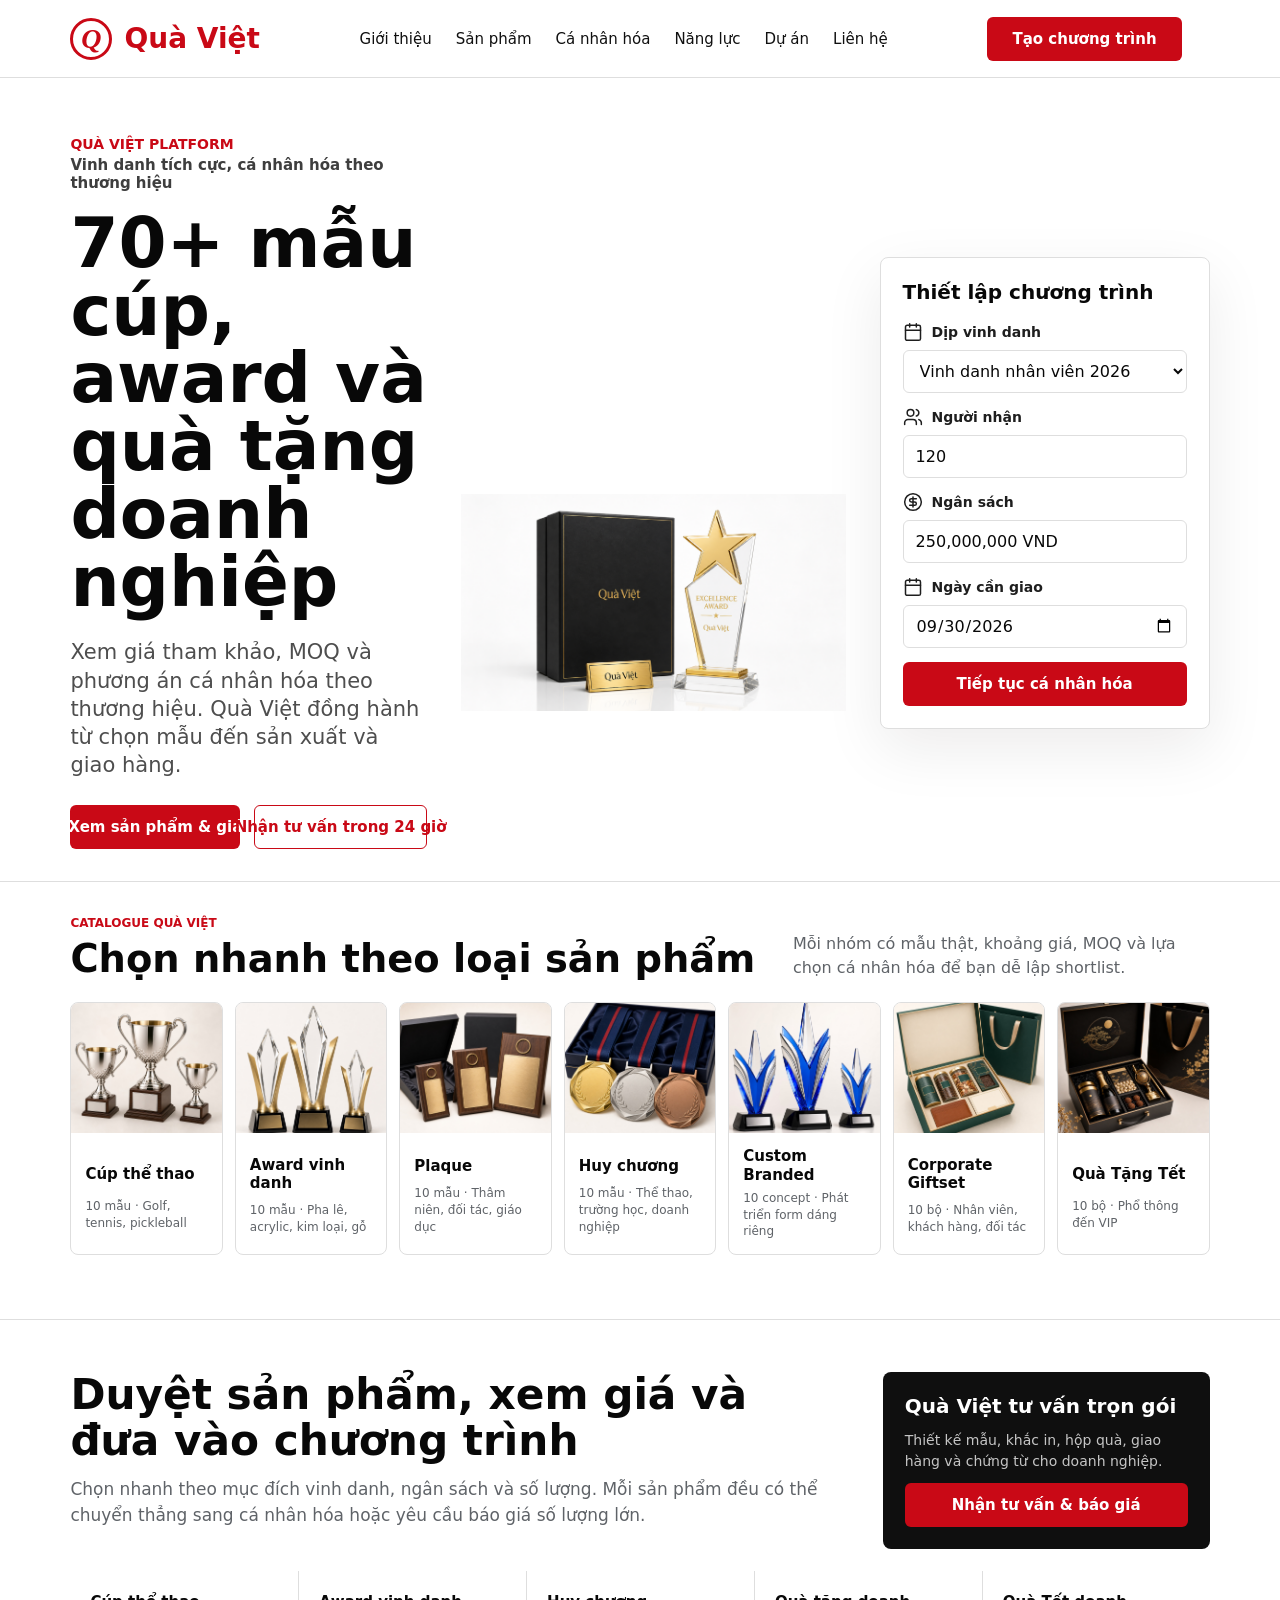
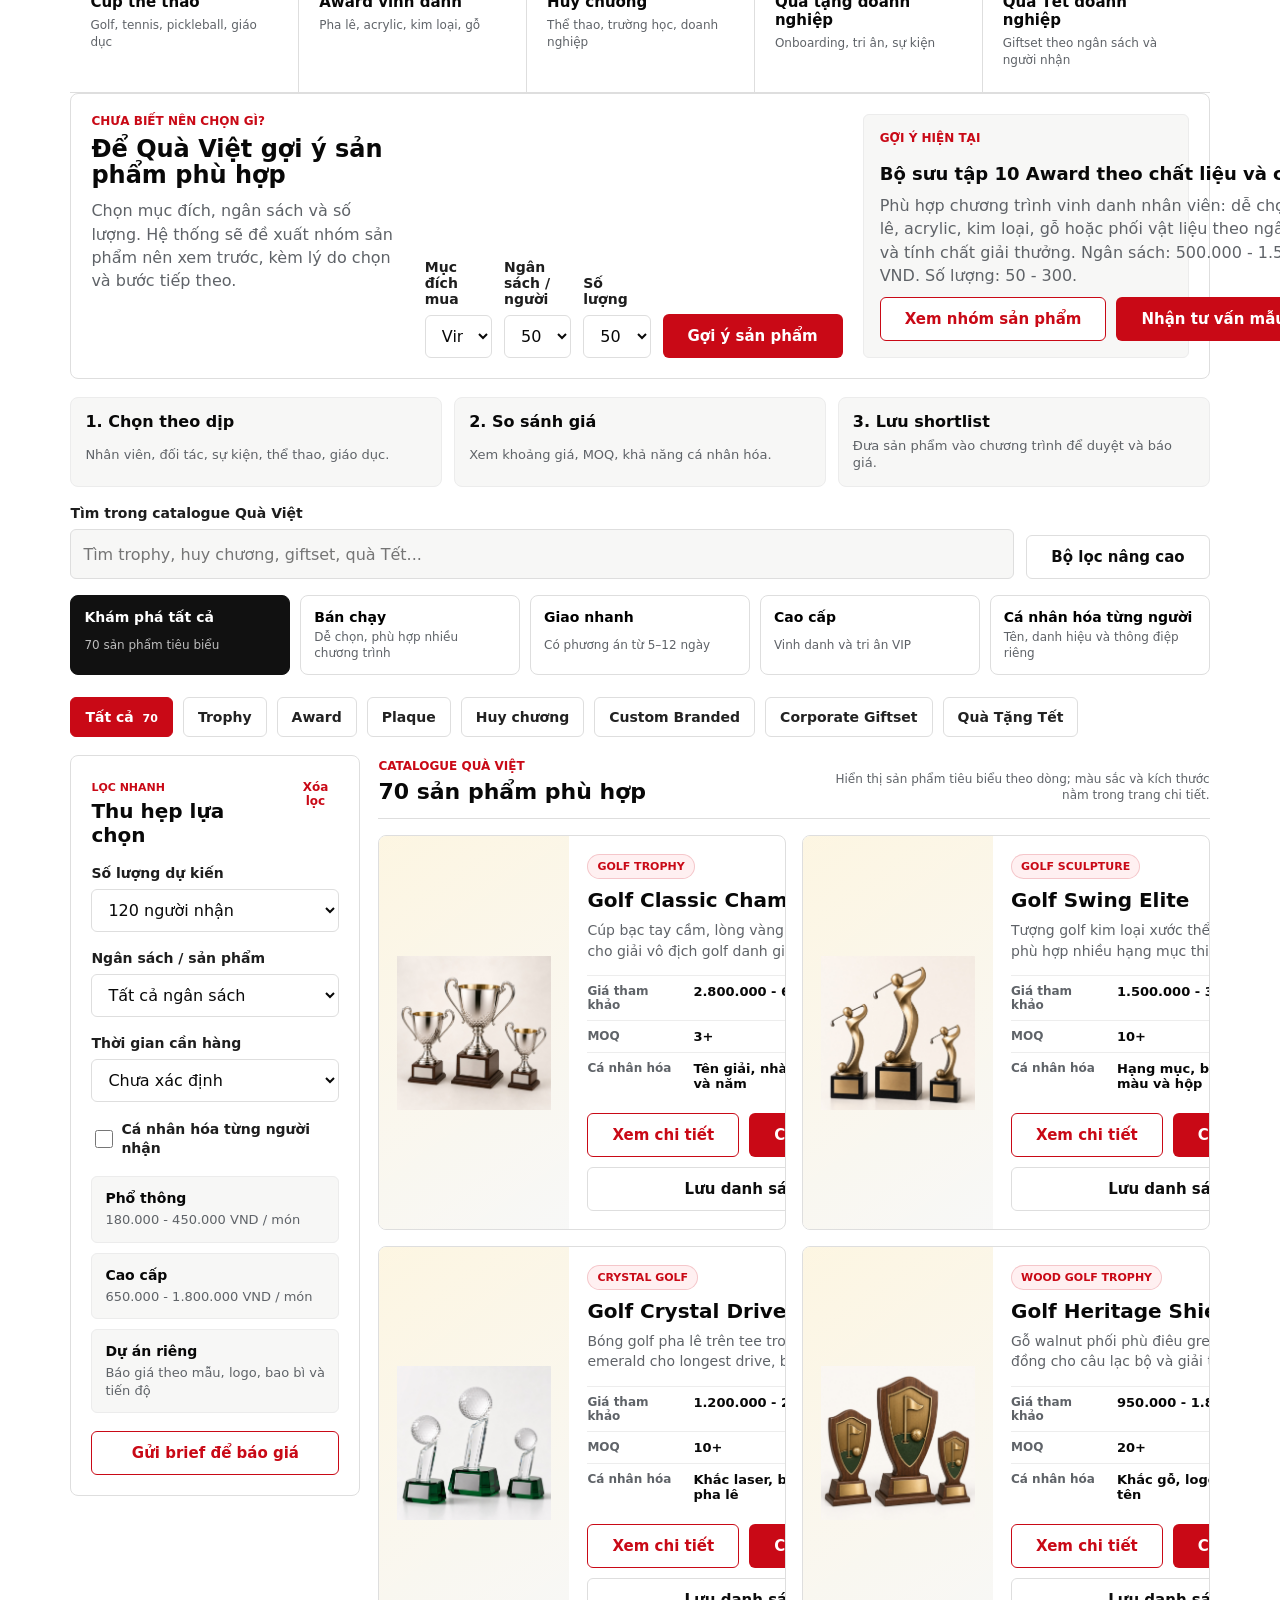
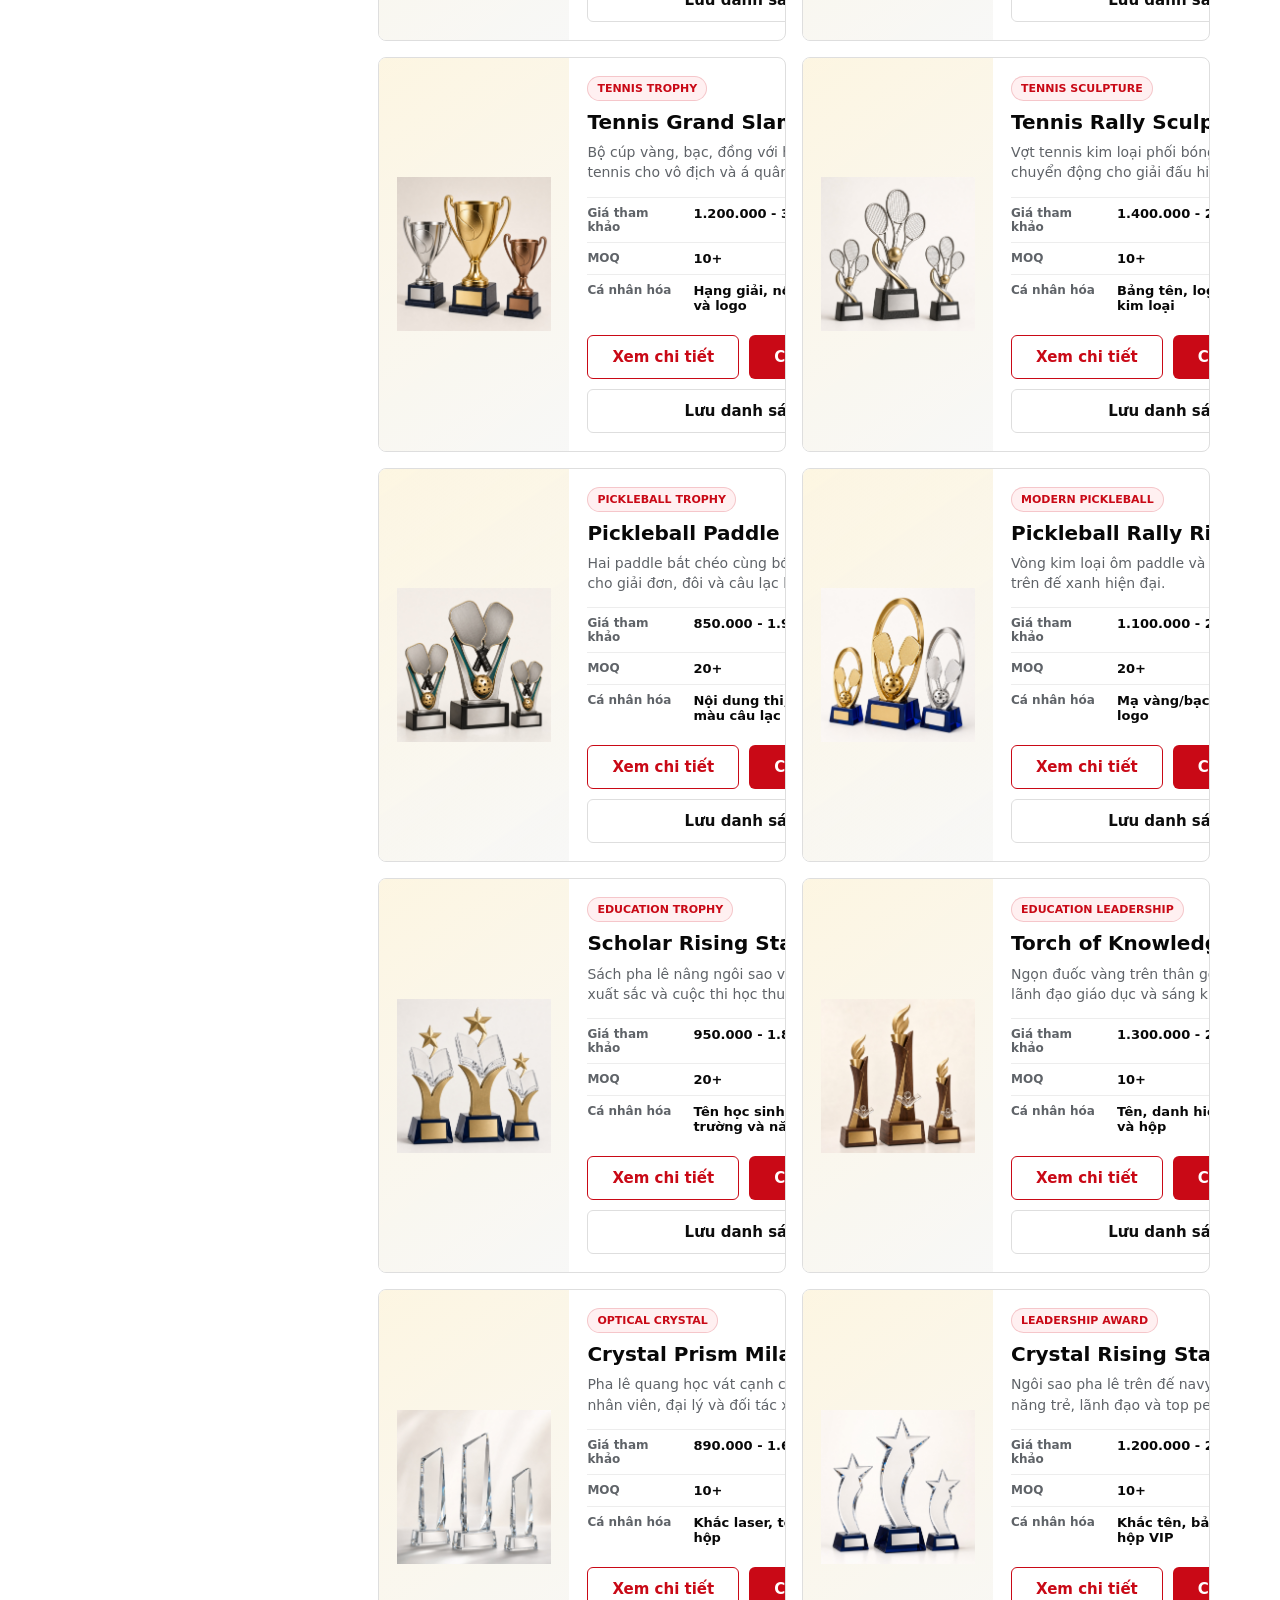
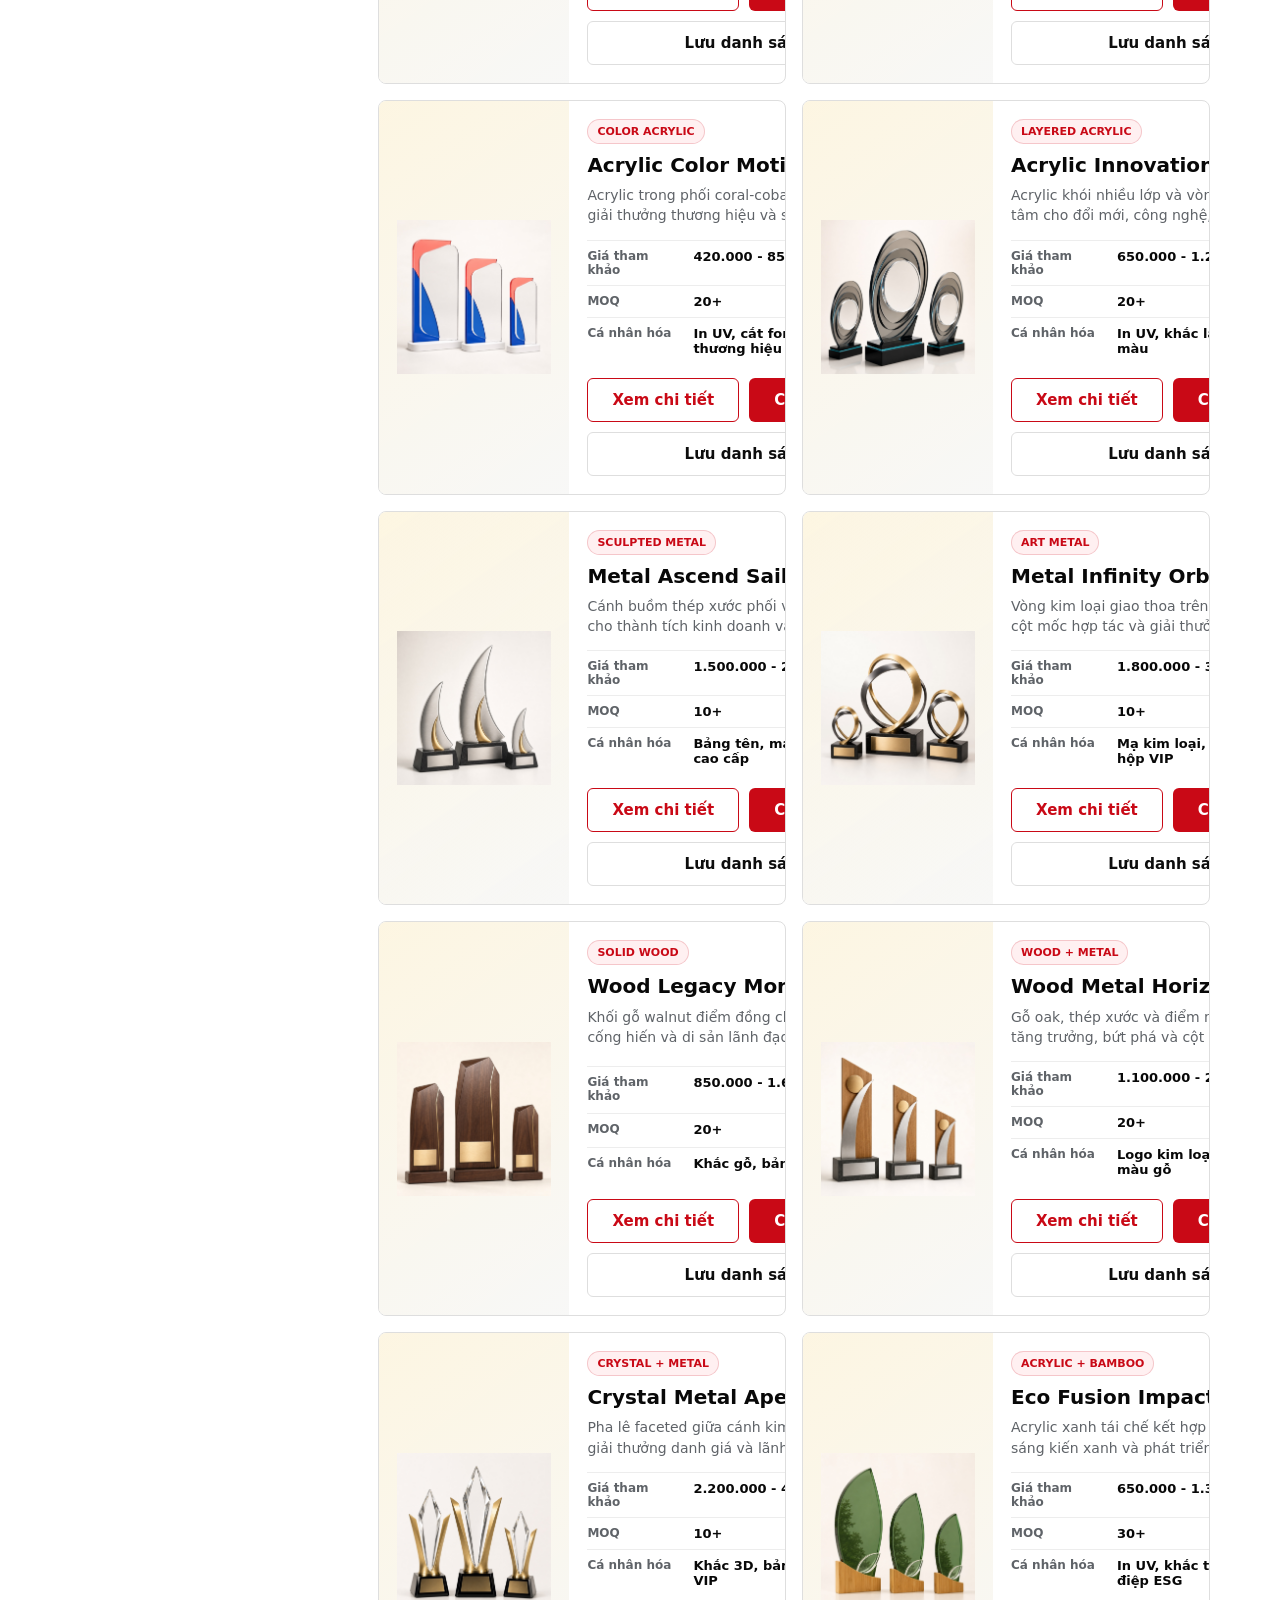
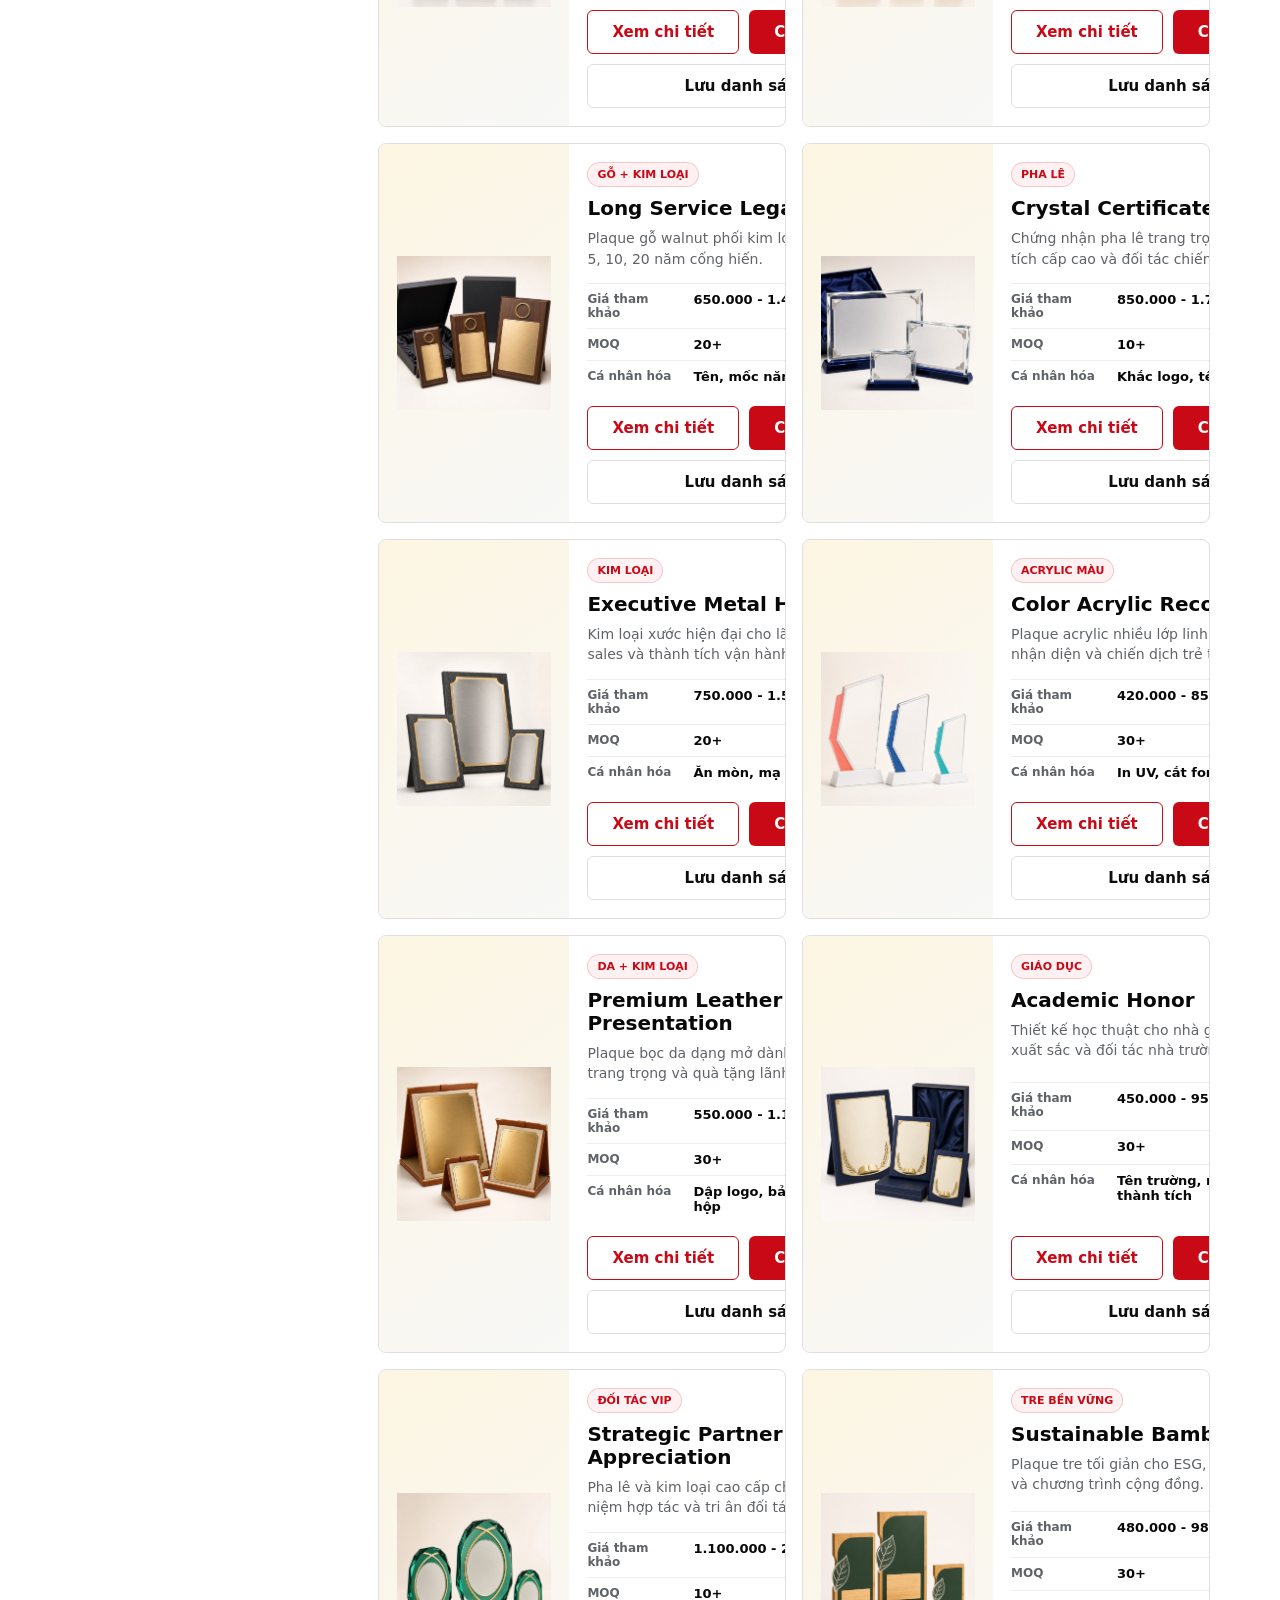
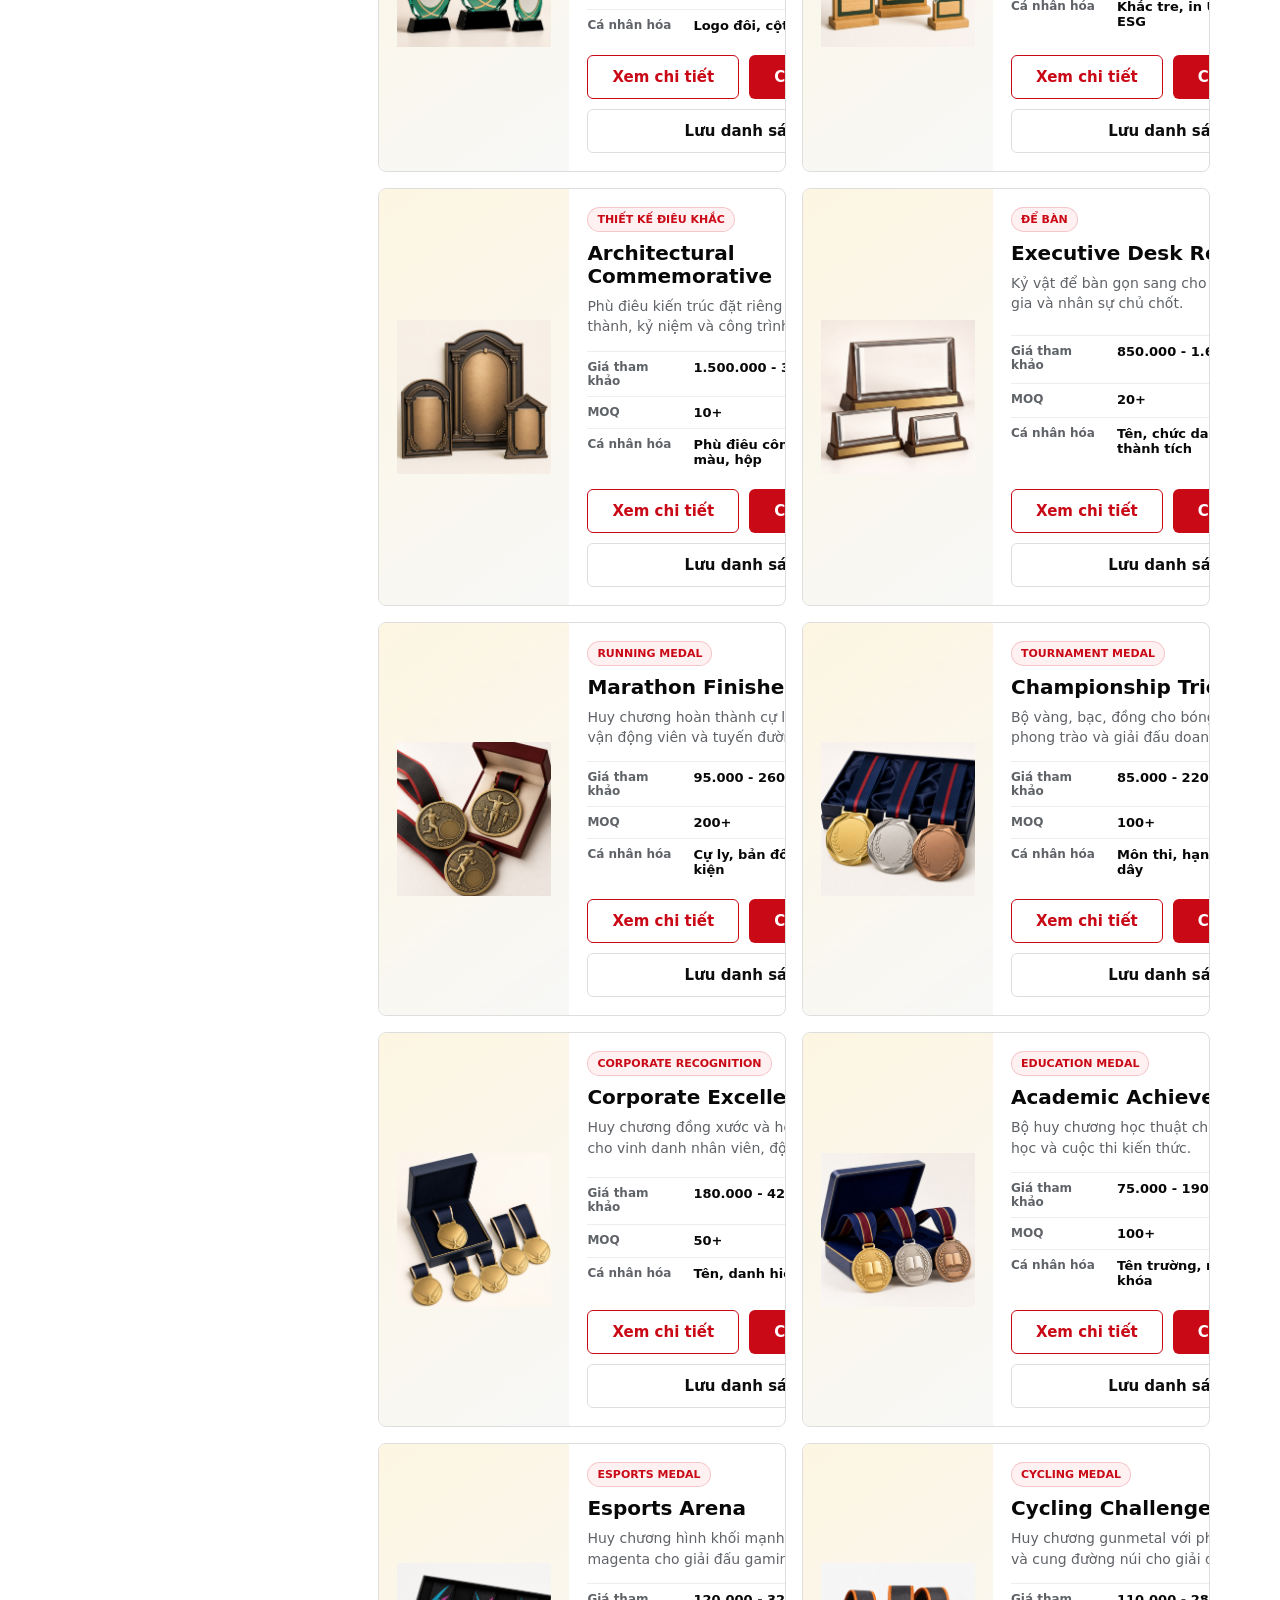
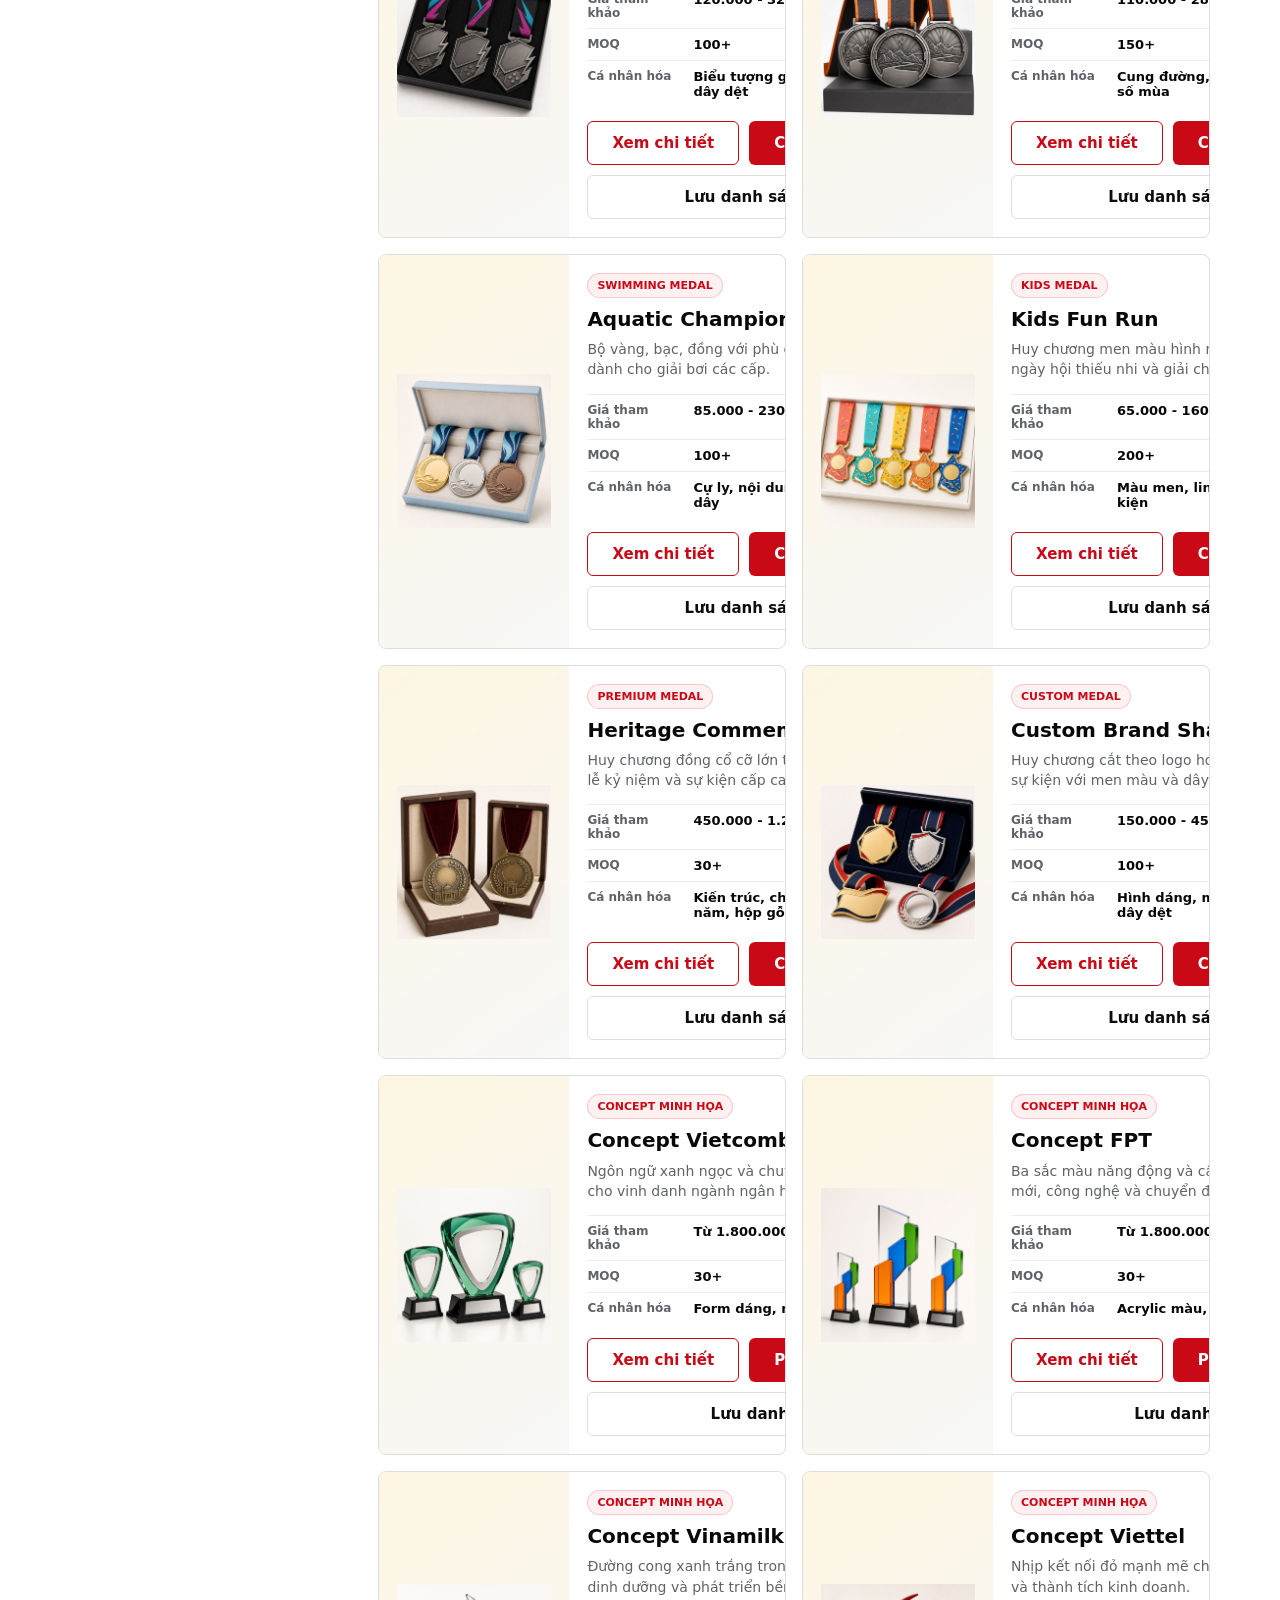
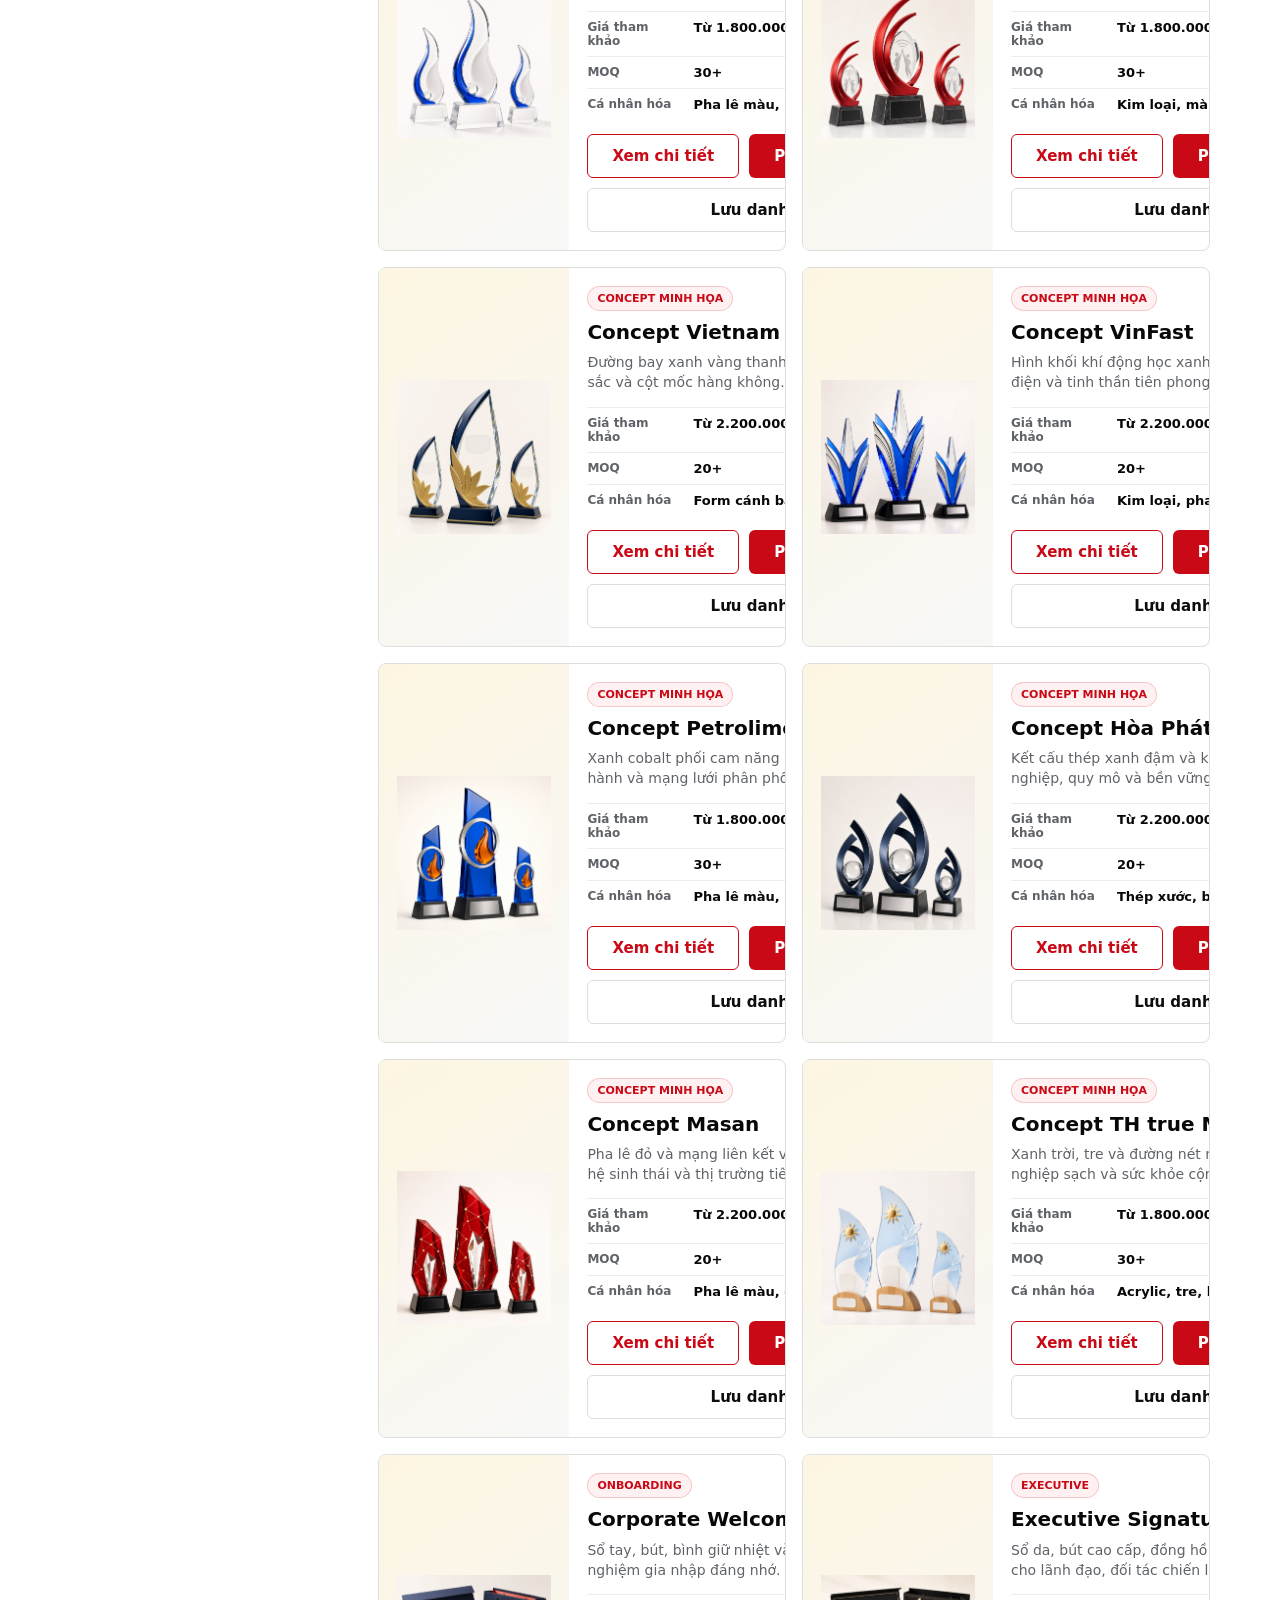
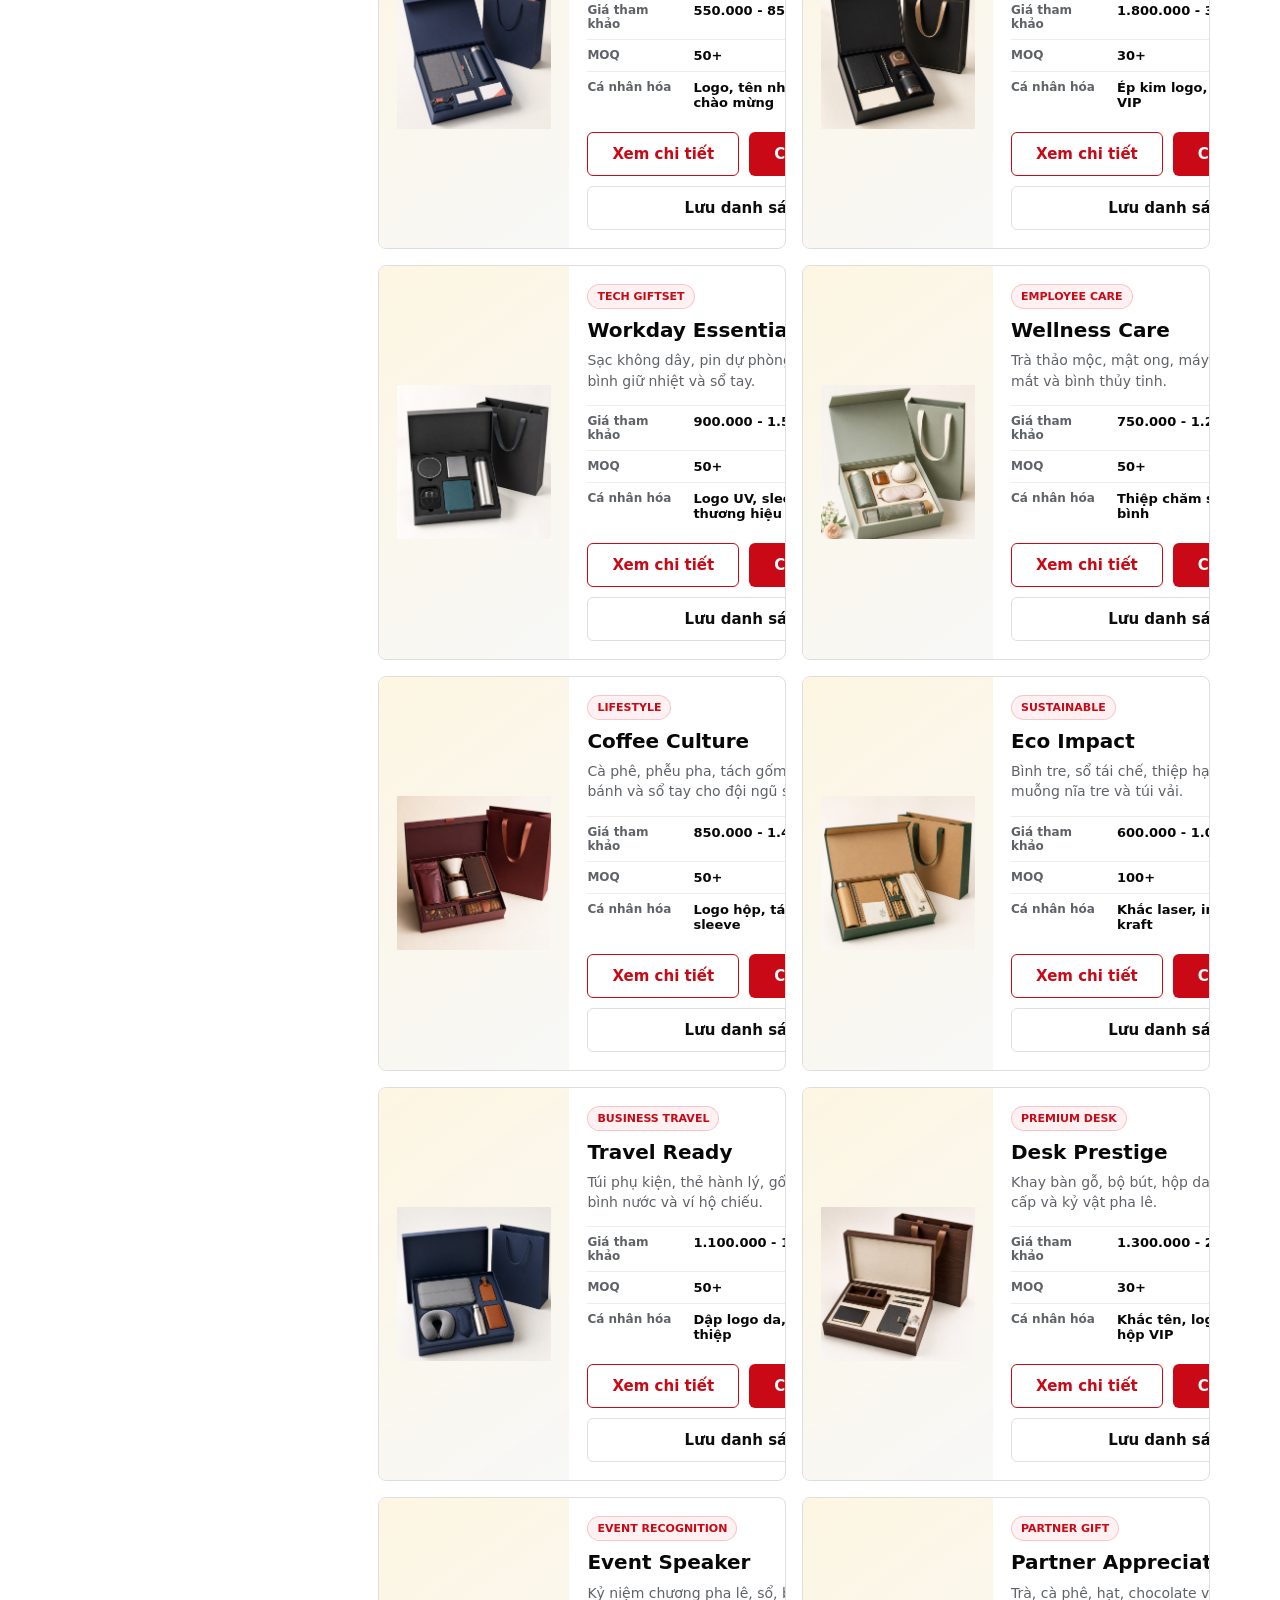
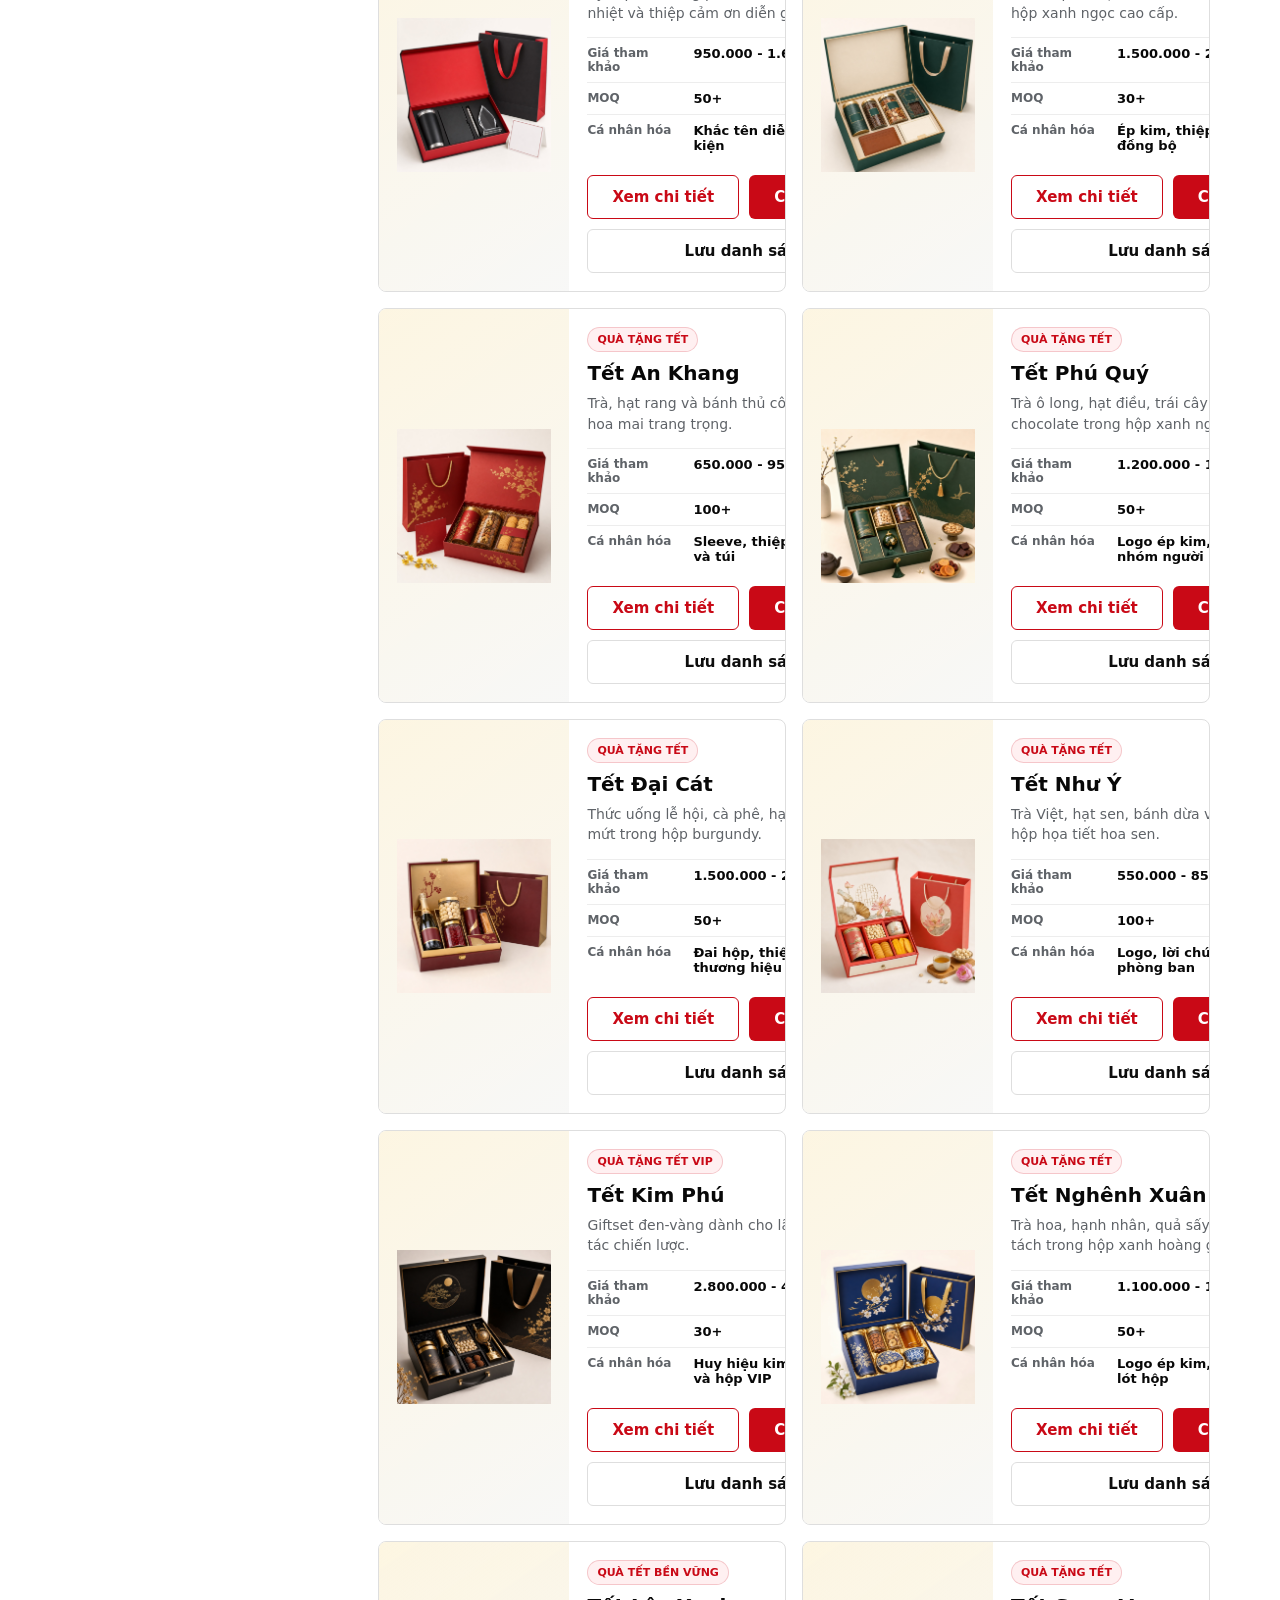
==== commit f5db9f0f: "Prioritize catalogue discovery on homepage" ====
--- a/index.html
+++ b/index.html
@@ -14,7 +14,7 @@
     <meta property="og:type" content="website" />
     <meta property="og:site_name" content="Quà Việt" />
     <meta property="og:title" content="Cúp, Award, Huy Chương &amp; Quà Tặng Doanh Nghiệp | Quà Việt" />
-    <meta property="og:description" content="Khám phá hơn 50 mẫu cúp, award, huy chương và giftset doanh nghiệp có giá tham khảo, cá nhân hóa và tư vấn theo chương trình." />
+    <meta property="og:description" content="Khám phá 70+ mẫu cúp, award, plaque, huy chương và giftset doanh nghiệp có giá tham khảo, MOQ và phương án cá nhân hóa." />
     <meta property="og:url" content="https://vietgift.com/" />
     <meta property="og:image" content="https://vietgift.com/assets/quaviet-recognition-award.png" />
     <meta property="og:image:alt" content="Cúp vinh danh và quà tặng doanh nghiệp Quà Việt" />
@@ -93,23 +93,14 @@
             <span>Quà Việt Platform</span>
             <strong>Vinh danh tích cực, cá nhân hóa theo thương hiệu</strong>
           </div>
-          <h1>Tạo chương trình vinh danh đáng nhớ</h1>
+          <h1>70+ mẫu cúp, award và quà tặng doanh nghiệp</h1>
           <p>
-            Lên kế hoạch quà tặng, cá nhân hóa kỷ vật, duyệt thiết kế và quản lý
-            từng người nhận trên cùng một nền tảng.
+            Xem giá tham khảo, MOQ và phương án cá nhân hóa theo thương hiệu.
+            Quà Việt đồng hành từ chọn mẫu đến sản xuất và giao hàng.
           </p>
           <div class="hero-actions">
-            <button class="button button-primary start-program" type="button">Tạo chương trình</button>
-            <button class="button button-outline personalize-jump" type="button">
-              <svg viewBox="0 0 24 24" aria-hidden="true">
-                <path d="M20 12v8a2 2 0 0 1-2 2H6a2 2 0 0 1-2-2v-8" />
-                <path d="M2 7h20v5H2z" />
-                <path d="M12 22V7" />
-                <path d="M12 7H7.5a2.5 2.5 0 1 1 2-4c.9 1.2 2.5 4 2.5 4Z" />
-                <path d="M12 7h4.5a2.5 2.5 0 1 0-2-4c-.9 1.2-2.5 4-2.5 4Z" />
-              </svg>
-              Cá nhân hóa quà tặng
-            </button>
+            <button class="button button-primary browse-products" type="button">Xem sản phẩm &amp; giá</button>
+            <button class="button button-outline quote-trigger" type="button">Nhận tư vấn trong 24 giờ</button>
           </div>
         </div>
 
@@ -173,6 +164,22 @@
         </form>
       </section>
 
+      <section class="category-showcase" aria-labelledby="category-showcase-title">
+        <div class="category-showcase-heading">
+          <div><span>Catalogue Quà Việt</span><h2 id="category-showcase-title">Chọn nhanh theo loại sản phẩm</h2></div>
+          <p>Mỗi nhóm có mẫu thật, khoảng giá, MOQ và lựa chọn cá nhân hóa để bạn dễ lập shortlist.</p>
+        </div>
+        <div class="category-showcase-grid">
+          <a href="#products" data-category-target="trophy"><img src="assets/trophy-golf-classic.jpg" alt="Cúp thể thao Quà Việt" /><span><strong>Cúp thể thao</strong><small>10 mẫu · Golf, tennis, pickleball</small></span></a>
+          <a href="#products" data-category-target="award"><img src="assets/award-crystal-metal.jpg" alt="Award vinh danh Quà Việt" /><span><strong>Award vinh danh</strong><small>10 mẫu · Pha lê, acrylic, kim loại, gỗ</small></span></a>
+          <a href="#products" data-category-target="plaques"><img src="assets/plaque-long-service.jpg" alt="Plaque bảng vinh danh Quà Việt" /><span><strong>Plaque</strong><small>10 mẫu · Thâm niên, đối tác, giáo dục</small></span></a>
+          <a href="#products" data-category-target="medals"><img src="assets/medal-championship.jpg" alt="Huy chương theo yêu cầu Quà Việt" /><span><strong>Huy chương</strong><small>10 mẫu · Thể thao, trường học, doanh nghiệp</small></span></a>
+          <a href="#products" data-category-target="custom"><img src="assets/custom-vinfast-concept.jpg" alt="Concept award theo thương hiệu Quà Việt" /><span><strong>Custom Branded</strong><small>10 concept · Phát triển form dáng riêng</small></span></a>
+          <a href="#products" data-category-target="giftsets"><img src="assets/corporate-partner.jpg" alt="Corporate giftset Quà Việt" /><span><strong>Corporate Giftset</strong><small>10 bộ · Nhân viên, khách hàng, đối tác</small></span></a>
+          <a href="#products" data-category-target="tet"><img src="assets/tet-kim-phu.jpg" alt="Quà Tết doanh nghiệp Quà Việt" /><span><strong>Quà Tặng Tết</strong><small>10 bộ · Phổ thông đến VIP</small></span></a>
+        </div>
+      </section>
+
       <section class="product-browser" id="products">
         <div class="product-browser-header">
           <div>
@@ -1203,6 +1210,6 @@
       </div>
     </aside>
 
-    <script src="app.js?v=plaques-custom20"></script>
+    <script src="app.js?v=phase2-catalogue"></script>
   </body>
 </html>
--- a/styles.css
+++ b/styles.css
@@ -303,6 +303,87 @@
   margin: 0 0 4px;
 }
 
+.category-showcase {
+  border-top: 1px solid var(--line);
+  padding: 34px 5.5vw 46px;
+}
+
+.category-showcase-heading {
+  align-items: end;
+  display: grid;
+  gap: 28px;
+  grid-template-columns: minmax(280px, 1fr) minmax(280px, 0.6fr);
+  margin-bottom: 22px;
+}
+
+.category-showcase-heading span {
+  color: var(--red);
+  display: block;
+  font-size: 12px;
+  font-weight: 820;
+  margin-bottom: 8px;
+  text-transform: uppercase;
+}
+
+.category-showcase-heading h2 {
+  font-size: clamp(28px, 3vw, 44px);
+  line-height: 1.08;
+  margin: 0;
+}
+
+.category-showcase-heading p {
+  color: var(--muted);
+  font-size: 16px;
+  line-height: 1.5;
+  margin: 0;
+}
+
+.category-showcase-grid {
+  display: grid;
+  gap: 12px;
+  grid-template-columns: repeat(7, minmax(0, 1fr));
+}
+
+.category-showcase-grid a {
+  background: #fff;
+  border: 1px solid var(--line);
+  border-radius: var(--radius);
+  display: grid;
+  min-width: 0;
+  overflow: hidden;
+  transition: border-color 160ms ease, transform 160ms ease;
+}
+
+.category-showcase-grid a:hover {
+  border-color: var(--red);
+  transform: translateY(-2px);
+}
+
+.category-showcase-grid img {
+  aspect-ratio: 1.15;
+  background: var(--surface-soft);
+  display: block;
+  object-fit: cover;
+  width: 100%;
+}
+
+.category-showcase-grid a > span {
+  display: grid;
+  gap: 5px;
+  padding: 14px;
+}
+
+.category-showcase-grid strong {
+  font-size: 15px;
+  line-height: 1.25;
+}
+
+.category-showcase-grid small {
+  color: var(--muted);
+  font-size: 12px;
+  line-height: 1.4;
+}
+
 .product-browser {
   border-top: 1px solid var(--line);
   margin: 18px 0 34px;
@@ -2048,6 +2129,10 @@
     grid-template-columns: 1fr 0.88fr;
   }
 
+  .category-showcase-grid {
+    grid-template-columns: repeat(4, minmax(0, 1fr));
+  }
+
   .program-card {
     grid-column: 1 / -1;
   }
@@ -2120,6 +2205,32 @@
 }
 
 @media (max-width: 760px) {
+  .category-showcase {
+    padding: 28px 18px 34px;
+  }
+
+  .category-showcase-heading {
+    align-items: start;
+    gap: 12px;
+    grid-template-columns: 1fr;
+  }
+
+  .category-showcase-grid {
+    grid-template-columns: repeat(2, minmax(0, 1fr));
+  }
+
+  .category-showcase-grid a:last-child {
+    grid-column: 1 / -1;
+  }
+
+  .category-showcase-grid a:last-child {
+    grid-template-columns: 0.8fr 1.2fr;
+  }
+
+  .category-showcase-grid a:last-child img {
+    height: 100%;
+  }
+
   .seo-category-nav { grid-template-columns: 1fr 1fr; }
   .seo-category-nav a { border-bottom: 1px solid var(--line); padding: 18px; }
   .seo-category-nav a + a { border-left: 0; }
